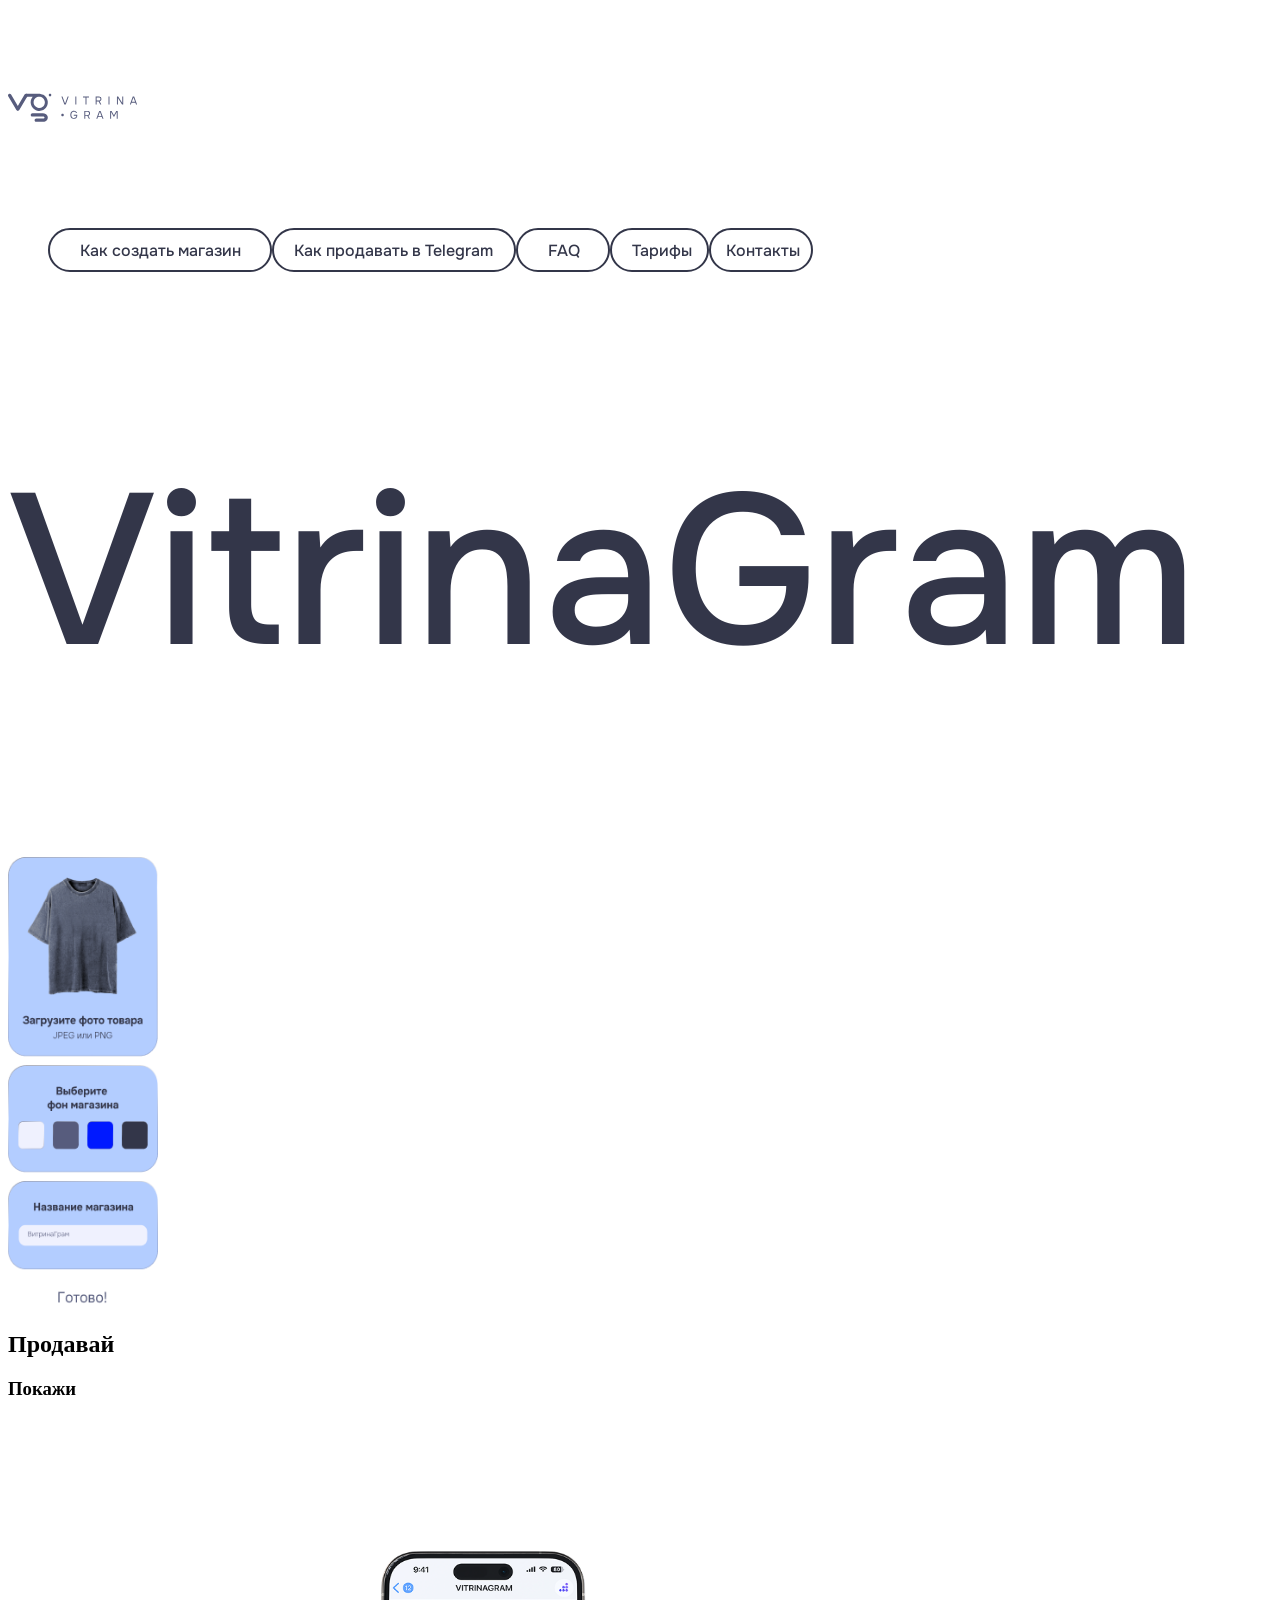
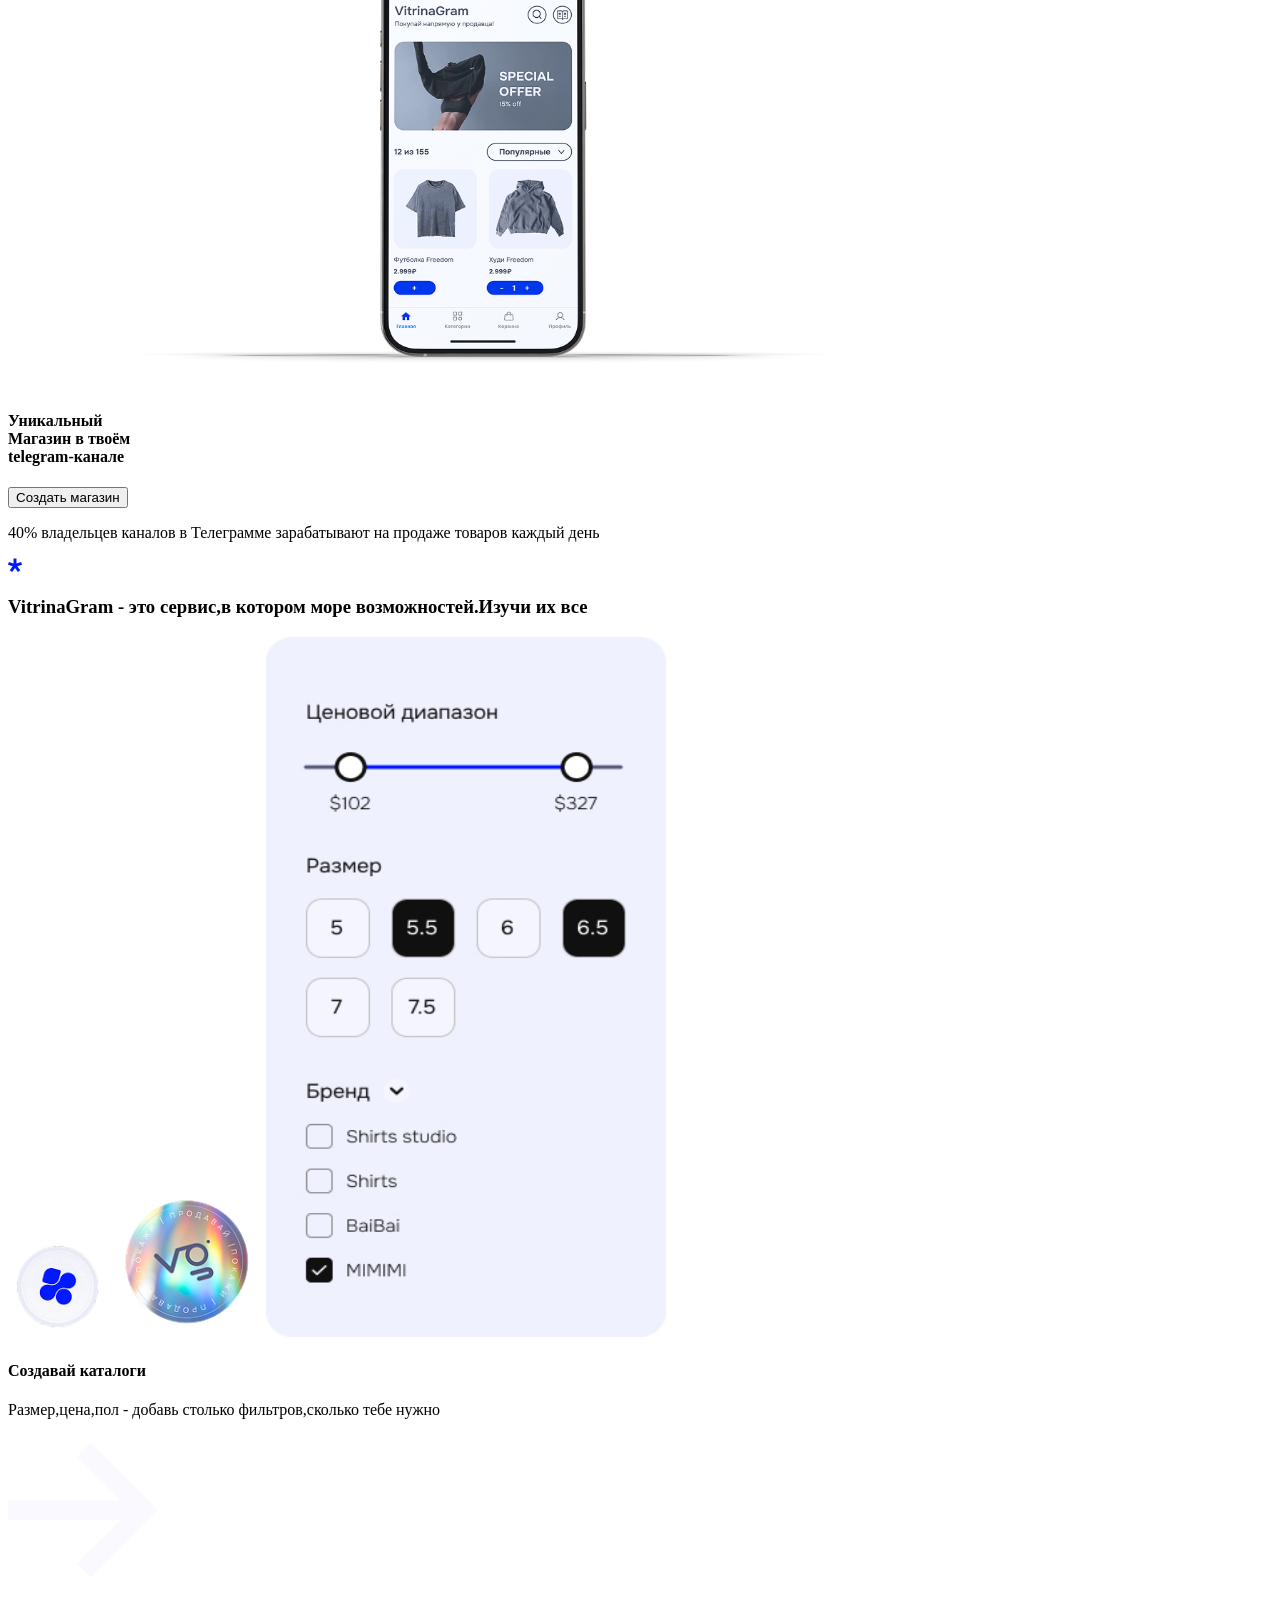
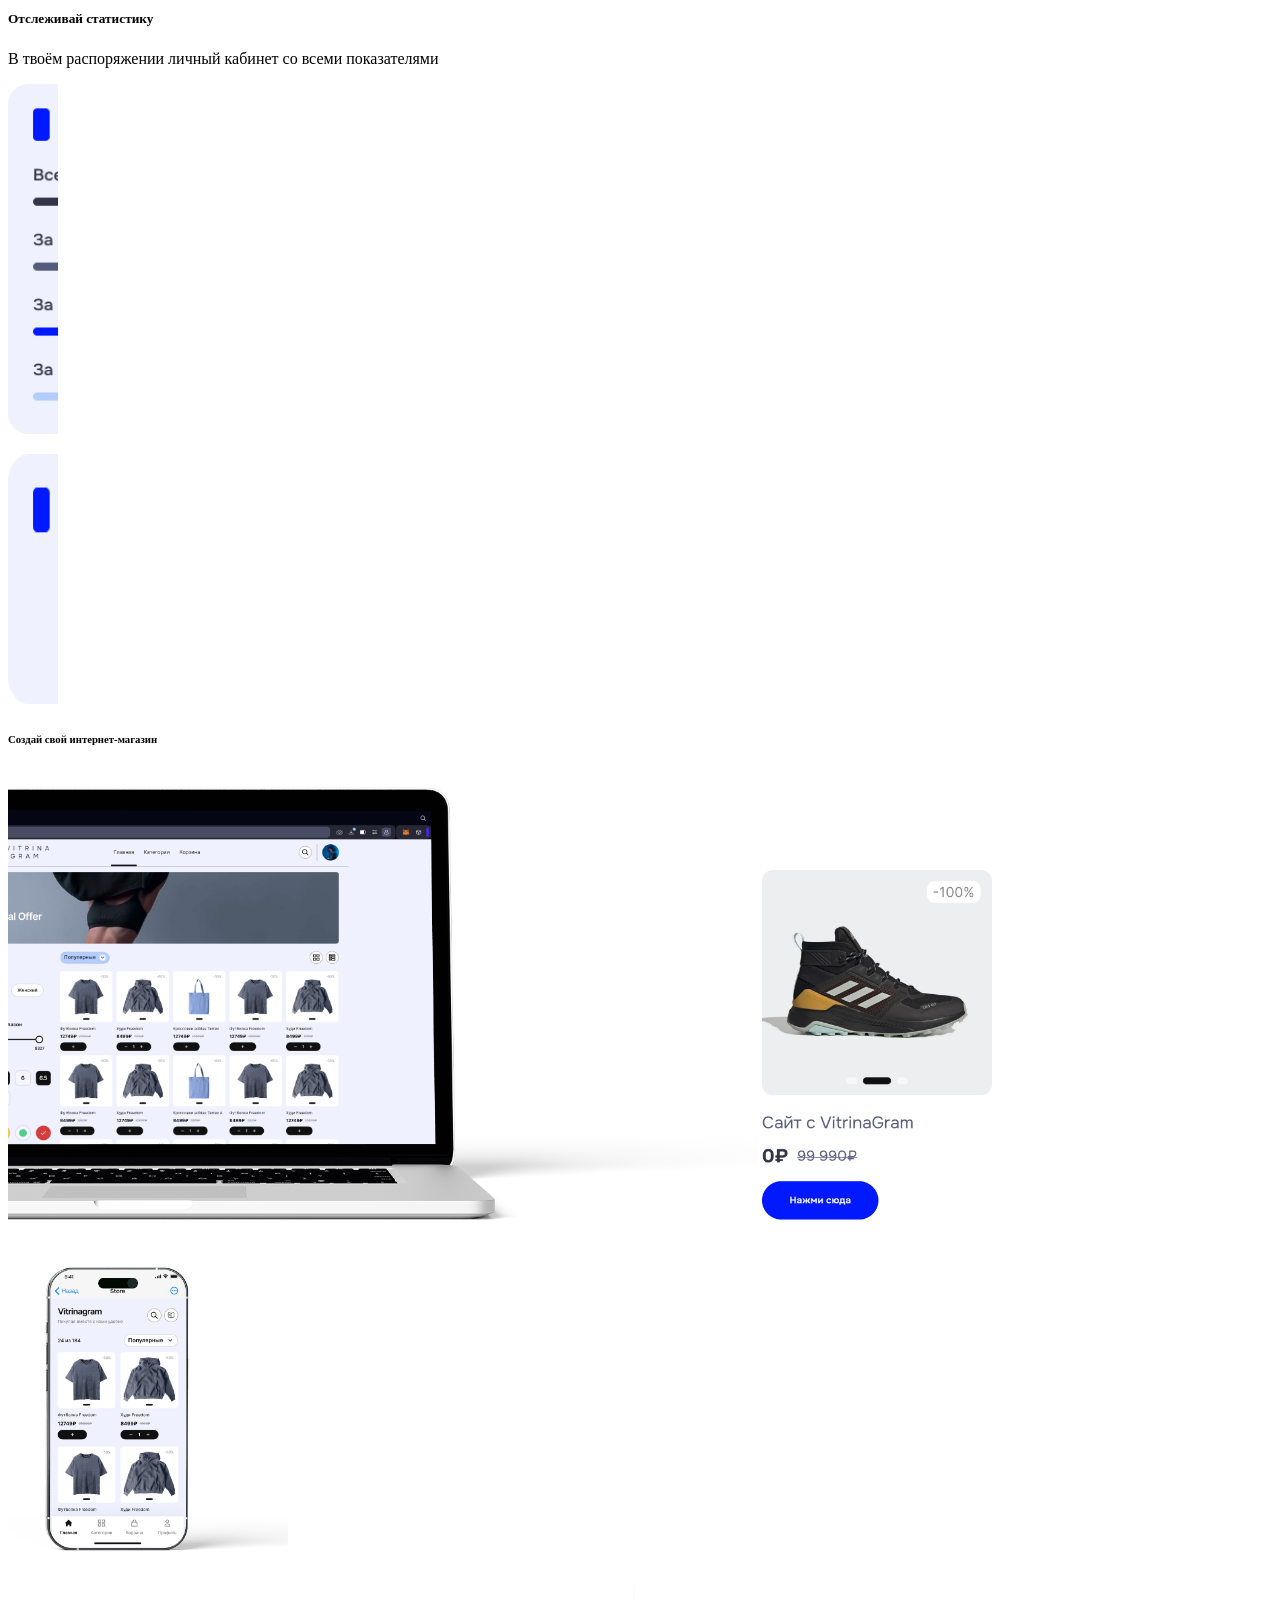
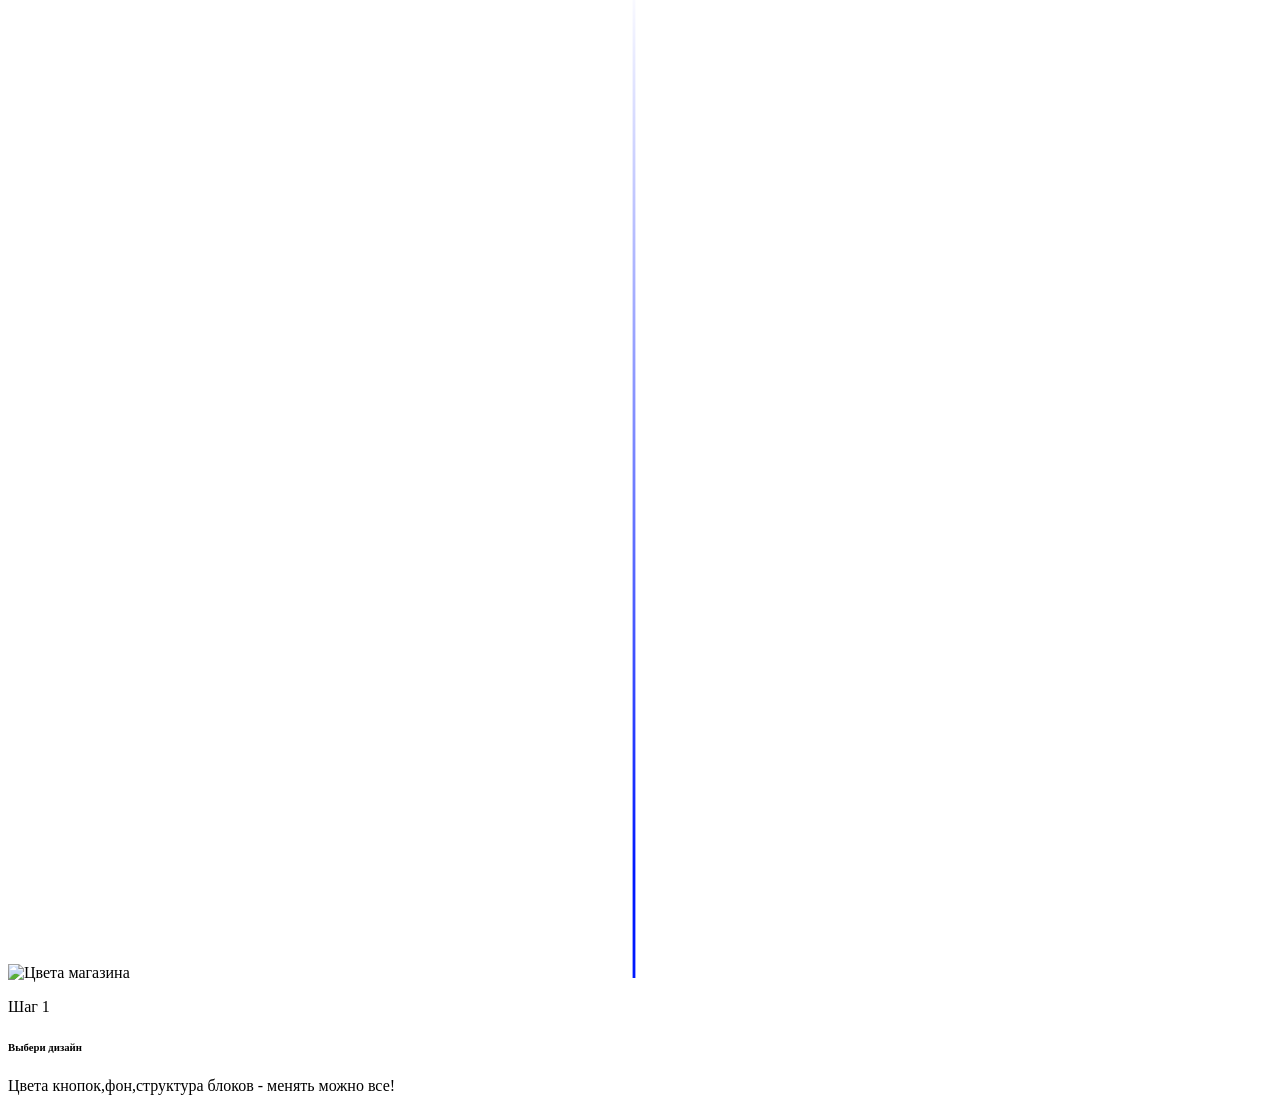
==== index.html @ 63dd2d2f "Add files via upload" ====
<!DOCTYPE html>
<html lang="en">

<head>
    <meta charset="UTF-8">
    <meta name="viewport" content="width=device-width, initial-scale=1.0">
    <title>Document</title>
    <link rel="stylesheet" href="styles/style.css">
    <link rel="stylesheet" href="styles/fonts.css">
</head>

<body>
    <header class="header">
        <span class="logo">
            <img src="images/nazv.svg" alt="Витрина грам" width="130" height="200">
        </span>
        <nav class="nav">
            <ul class="list">
                <li class="item rectangle"><a href="123">Как создать магазин</a></li>
                <li class="item rectangle2"><a href="123">Как продавать в Telegram</a></li>
                <li class="item rectangle3"><a href="123">FAQ</a></li>
                <li class="item rectangle4"><a href="123">Тарифы</a></li>
                <li class="item rectangle5"><a href="123">Контакты</a></li>
            </ul>
        </nav>
    </header>

    <main>
        <section class="section">
            <h1>VitrinaGram</h1>
            <img src="images/tovar.png" alt="Загрузите фото товара" width="150" height="450">
            <h2>Продавай</h2>
            <h3>Покажи</h3>
            <img src="images/phone1.png" alt="Телефон" width="950" height="550">
            <h4><br>Уникальный<br>Магазин в твоём<br>telegram-канале</h4>
            <button>Создать магазин</button>
            <p>40% владельцев каналов в Телеграмме зарабатывают на продаже товаров каждый день</p>
            <img src="images/zvezdochka.svg" alt="Звездочка" width="15" height="15">
        </section>

        <section>
            <h3>VitrinaGram - это сервис,в котором море возможностей.Изучи их все</h3>
            <img src="images/ikon.png" alt="Иконка" width="100" height="100">
            <img src="images/ikonvg.png" alt="Иконка vg" width="150" height="150">
            <img src="images/sendiap.jpg" alt="Ценовой диапозон" width="400" height="700">
            <h4>Создавай каталоги</h4>
            <p>Размер,цена,пол - добавь столько фильтров,сколько тебе нужно</p>
            <img src="images/strelkabel.svg" alt="Стрелка" width="150" height="150">
            <h5>Отслеживай статистику</h5>
            <p>В твоём распоряжении личный кабинет со всеми показателями</p>
            <img src="images/ikonkaspravasnizu.png" alt="Параметры справа" width="50" height="350">
            <p><img src="images/ikonkaspava.png" alt="Параментры справа снизу" width="50" height="250"></p>
        </section>

        <section>
            <h6>Создай свой интернет-магазин</h6>
            <img src="images/comp1.png" alt="Компьютер" width="750" height="450">
            <img src="images/kross.png" alt="Кросовок" width="230" height="350">
            <img src="images/phone.png" alt="Телефон2" width="280" height="350">
        </section>
        <section>
            <img src="images/shag1_1.png" alt="Цвета магазина" width="700" height="350">
            <img src="images/poloska.svg" alt="Полоска" width="1000" height="1000">
            <p>Шаг 1</p>
            <h6><b>Выбери дизайн</b></h6>
            <p>Цвета кнопок,фон,структура блоков - менять можно все!</p>
        </section>
    </main>

    <footer>

    </footer>
</body>

</html>
---- styles/fonts.css ----
@font-face {
    font-family: 'Onest';
    src: url('../fonts/Onest-Light.ttf');
    font: 300;
    font-style: normal;
    font-display: swap;
}

@font-face {
    font-family: 'Onest';
    src: url('../fonts/Onest-Bold.ttf');
    font: 700;
    font-style: normal;
    font-display: swap;
}

@font-face {
    font-family: 'Onest';
    src: url('../fonts/Onest-Regular.ttf');
    font: 400;
    font-style: normal;
    font-display: swap;
}

@font-face {
    font-family: 'Onest';
    src: url('../fonts/Onest-Medium.ttf');
    font: 500;
    font-style: normal;
    font-display: swap;
}

.list {
    display: inline-flex;
    list-style-type: none;
}

.item a {
    font-family: 'Onest', sans-serif;
    font-weight: 400;
    color: #333649;
    text-decoration: none;
}

.rectangle {
    width: 170px;
    height: 10px;
    border-radius: 35px;
    border: 2px solid #333649;
    padding: 10px 20px 20px 30px;
}

.rectangle2 {
    width: 200px;
    height: 10px;
    border-radius: 35px;
    border: 2px solid #333649;
    padding: 10px 20px 20px 20px;
}

.rectangle3 {
    width: 40px;
    height: 10px;
    border-radius: 35px;
    border: 2px solid #333649;
    padding: 10px 20px 20px 30px;
}

.rectangle4 {
    width: 55px;
    height: 10px;
    border-radius: 35px;
    border: 2px solid #333649;
    padding: 10px 20px 20px 20px;
}

.rectangle5 {
    width: 65px;
    height: 10px;
    border-radius: 35px;
    border: 2px solid #333649;
    padding: 10px 20px 20px 15px;
}

.section h1 {
    font-family: 'Onest', sans-serif;
    font-weight: 300;
    font-size: 214px;
    line-height: 100%;
    text-align: left;
    color: #333649;
}

.list h4 {
    font-family: 'Onest', sans-serif;
    font-weight: 300;
    font-size: 44px;
    line-height: 120%;
    text-align: left;
    color: #333649;
}
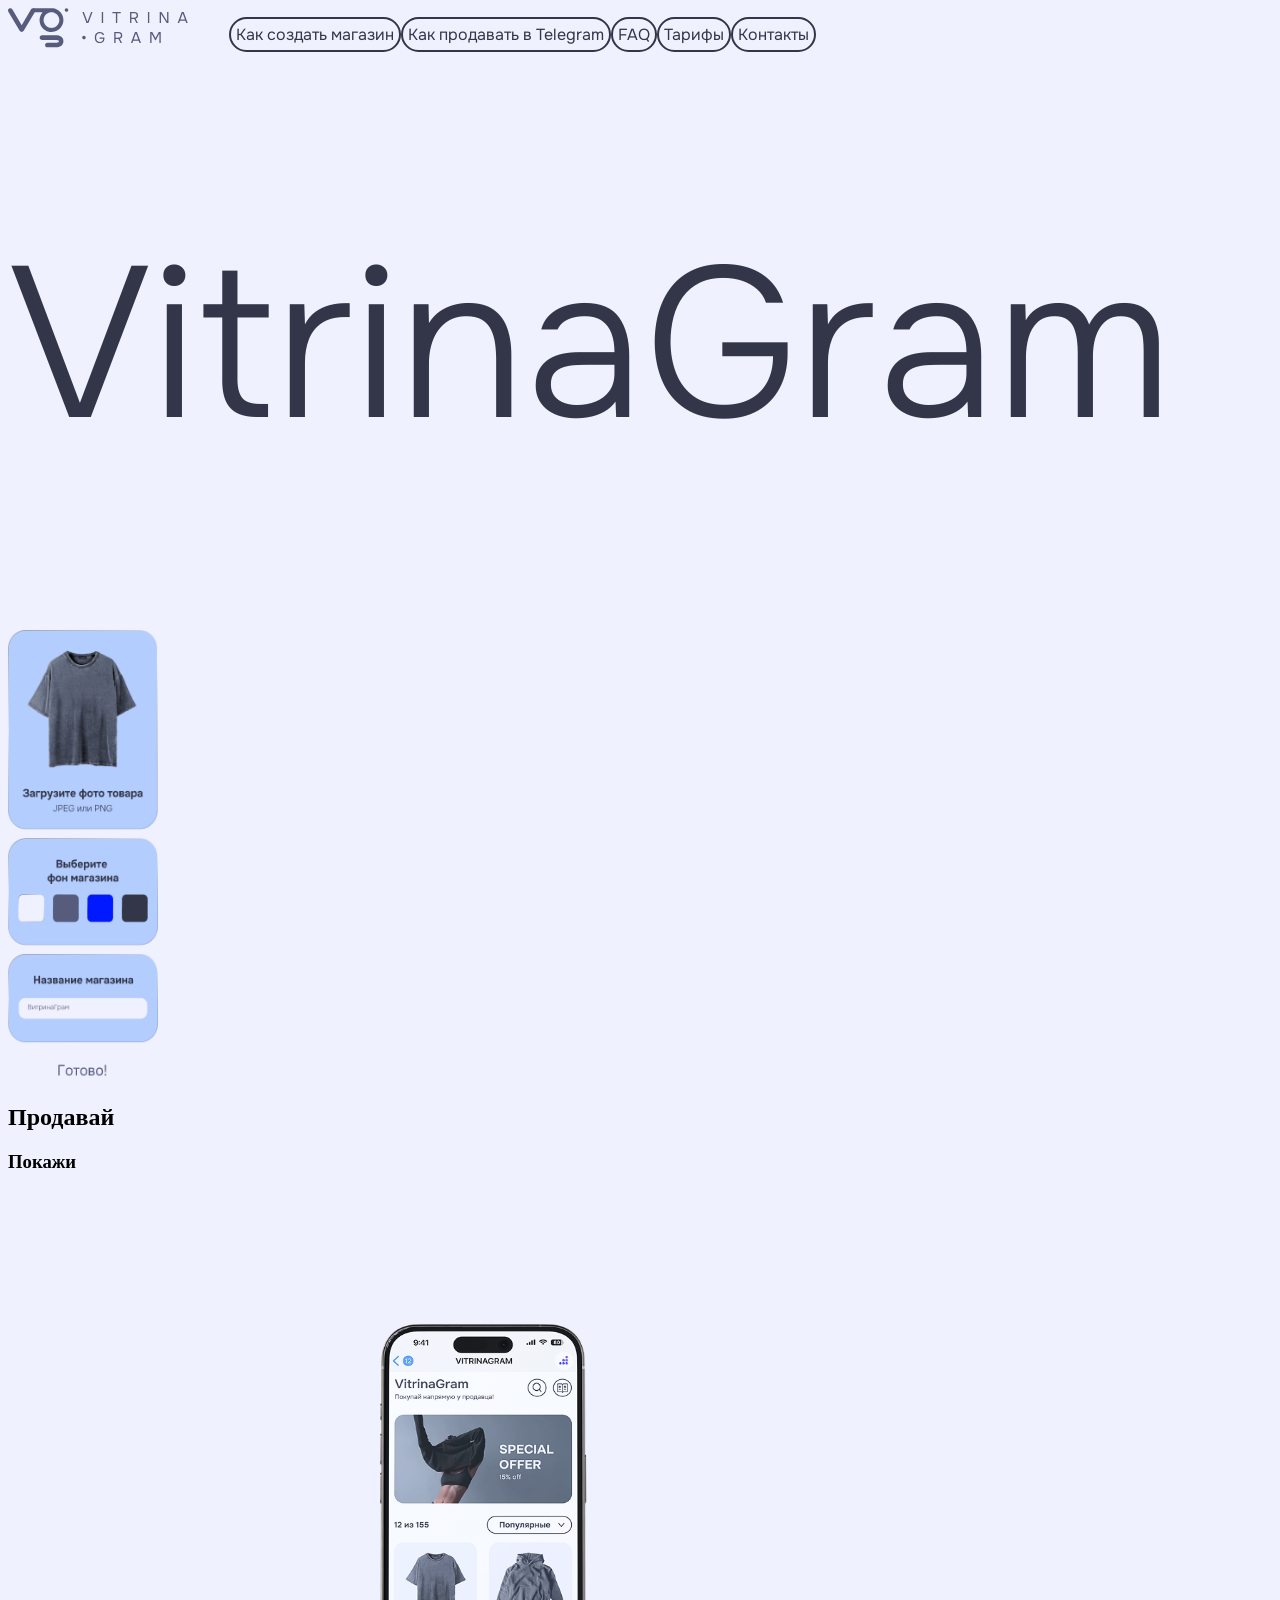
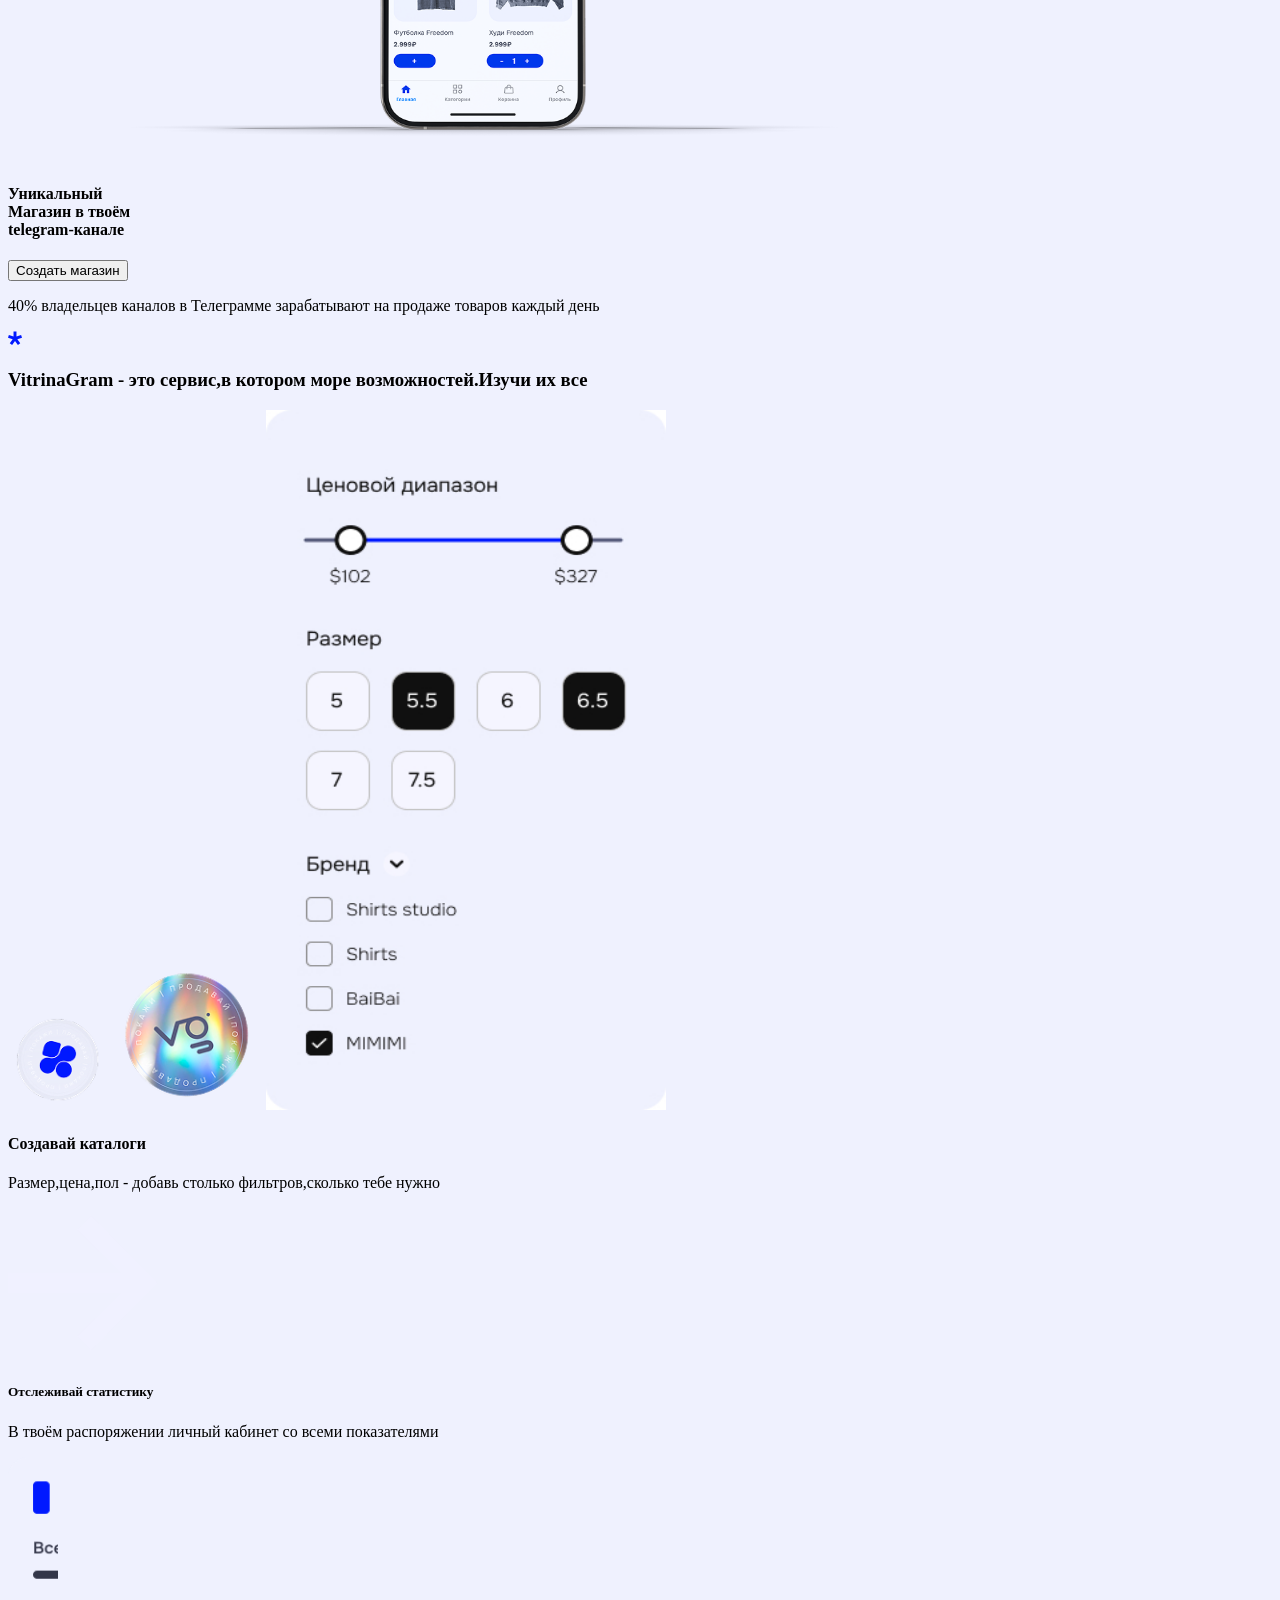
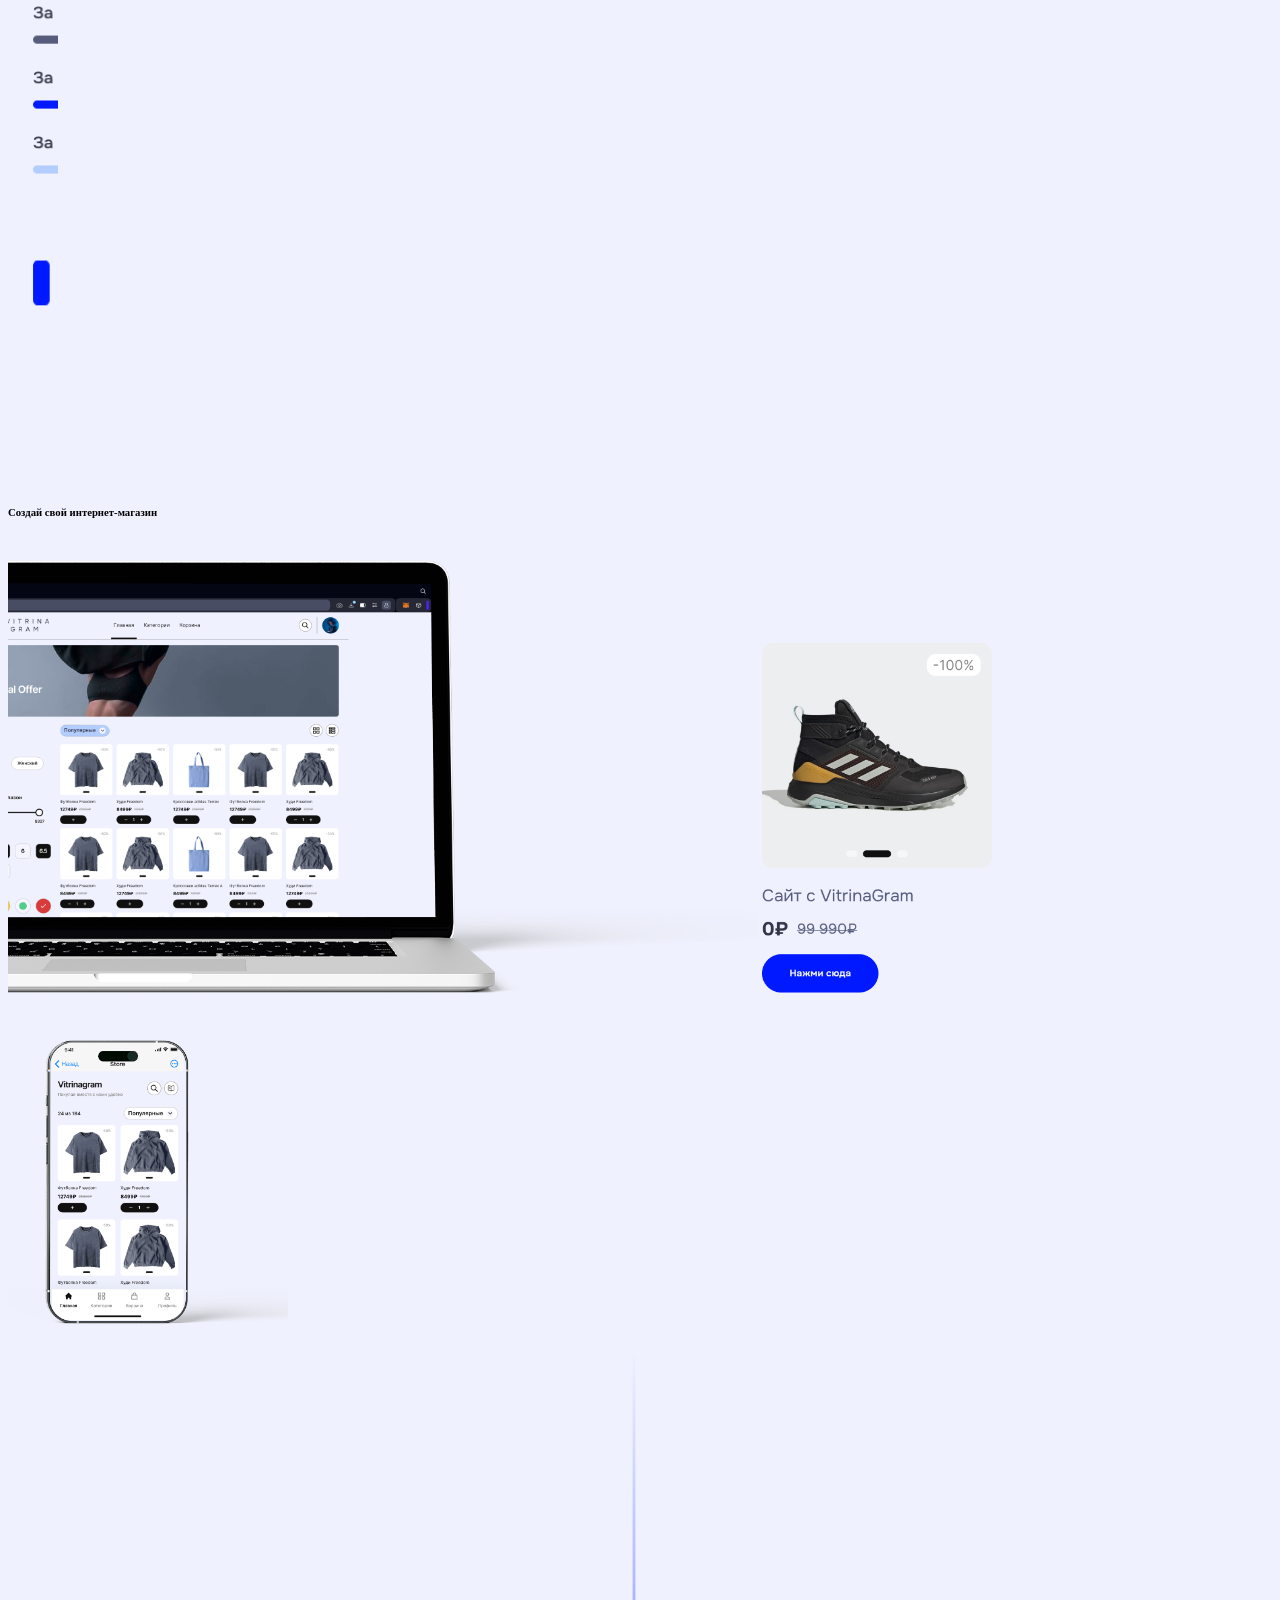
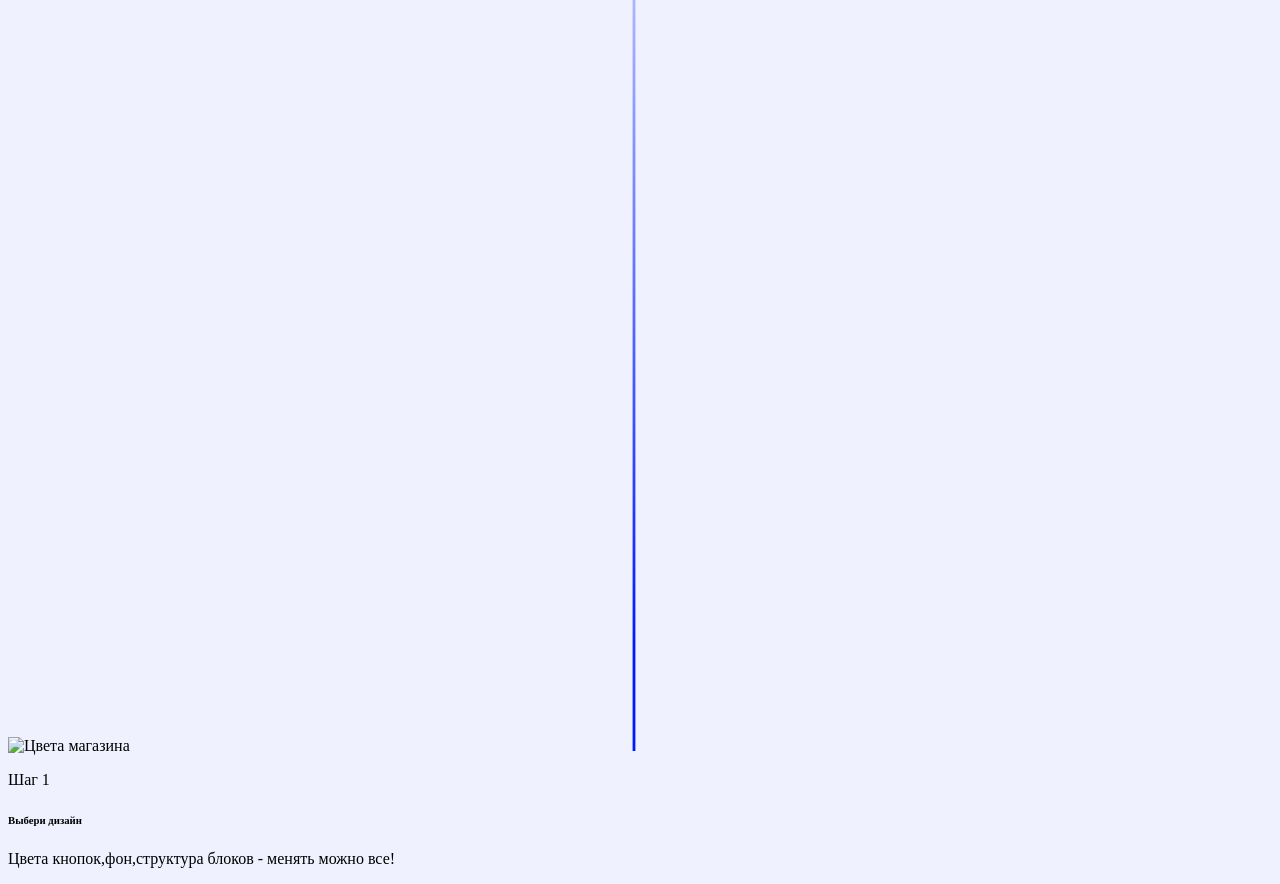
==== commit 8a50c902: "Add files via upload" ====
--- a/index.html
+++ b/index.html
@@ -11,16 +11,14 @@
 
 <body>
     <header class="header">
-        <span class="logo">
-            <img src="images/nazv.svg" alt="Витрина грам" width="130" height="200">
-        </span>
         <nav class="nav">
+            <a href="/"><img src="images/nazv.svg" alt="Витрина грам" ></a>
             <ul class="list">
-                <li class="item rectangle"><a href="123">Как создать магазин</a></li>
-                <li class="item rectangle2"><a href="123">Как продавать в Telegram</a></li>
-                <li class="item rectangle3"><a href="123">FAQ</a></li>
-                <li class="item rectangle4"><a href="123">Тарифы</a></li>
-                <li class="item rectangle5"><a href="123">Контакты</a></li>
+                <li class="item"><a href="123">Как создать магазин</a></li>
+                <li class="item"><a href="123">Как продавать в Telegram</a></li>
+                <li class="item"><a href="123">FAQ</a></li>
+                <li class="item"><a href="123">Тарифы</a></li>
+                <li class="item"><a href="123">Контакты</a></li>
             </ul>
         </nav>
     </header>
--- a/styles/style.css
+++ b/styles/style.css
@@ -0,0 +1,41 @@
+.list {
+    display: inline-flex;
+    list-style-type: none;
+}
+
+.item a {
+    font-family: 'Onest', sans-serif;
+    font-weight: 400;
+    color: #333649;
+    text-decoration: none;
+    border-radius: 35px;
+    border: 2px solid #333649;
+    padding: 5px;
+    font-size:16px;
+}
+
+.nav{
+    display: inline-flex;
+}
+
+body {
+    background-color: #EFF1FE;
+}
+
+.section h1 {
+    font-family: 'Onest', sans-serif;
+    font-weight: 300;
+    font-size: 214px;
+    line-height: 100%;
+    text-align: left;
+    color: #333649;
+}
+
+.list h4 {
+    font-family: 'Onest', sans-serif;
+    font-weight: 300;
+    font-size: 44px;
+    line-height: 120%;
+    text-align: left;
+    color: #333649;
+}
--- a/styles/fonts.css
+++ b/styles/fonts.css
@@ -1,7 +1,7 @@
 @font-face {
     font-family: 'Onest';
     src: url('../fonts/Onest-Light.ttf');
-    font: 300;
+    font-weight: 300;
     font-style: normal;
     font-display: swap;
 }
@@ -9,7 +9,7 @@
 @font-face {
     font-family: 'Onest';
     src: url('../fonts/Onest-Bold.ttf');
-    font: 700;
+    font-weight: 700;
     font-style: normal;
     font-display: swap;
 }
@@ -17,7 +17,7 @@
 @font-face {
     font-family: 'Onest';
     src: url('../fonts/Onest-Regular.ttf');
-    font: 400;
+    font-weight: 400;
     font-style: normal;
     font-display: swap;
 }
@@ -25,7 +25,7 @@
 @font-face {
     font-family: 'Onest';
     src: url('../fonts/Onest-Medium.ttf');
-    font: 500;
+    font-weight: 500;
     font-style: normal;
     font-display: swap;
 }
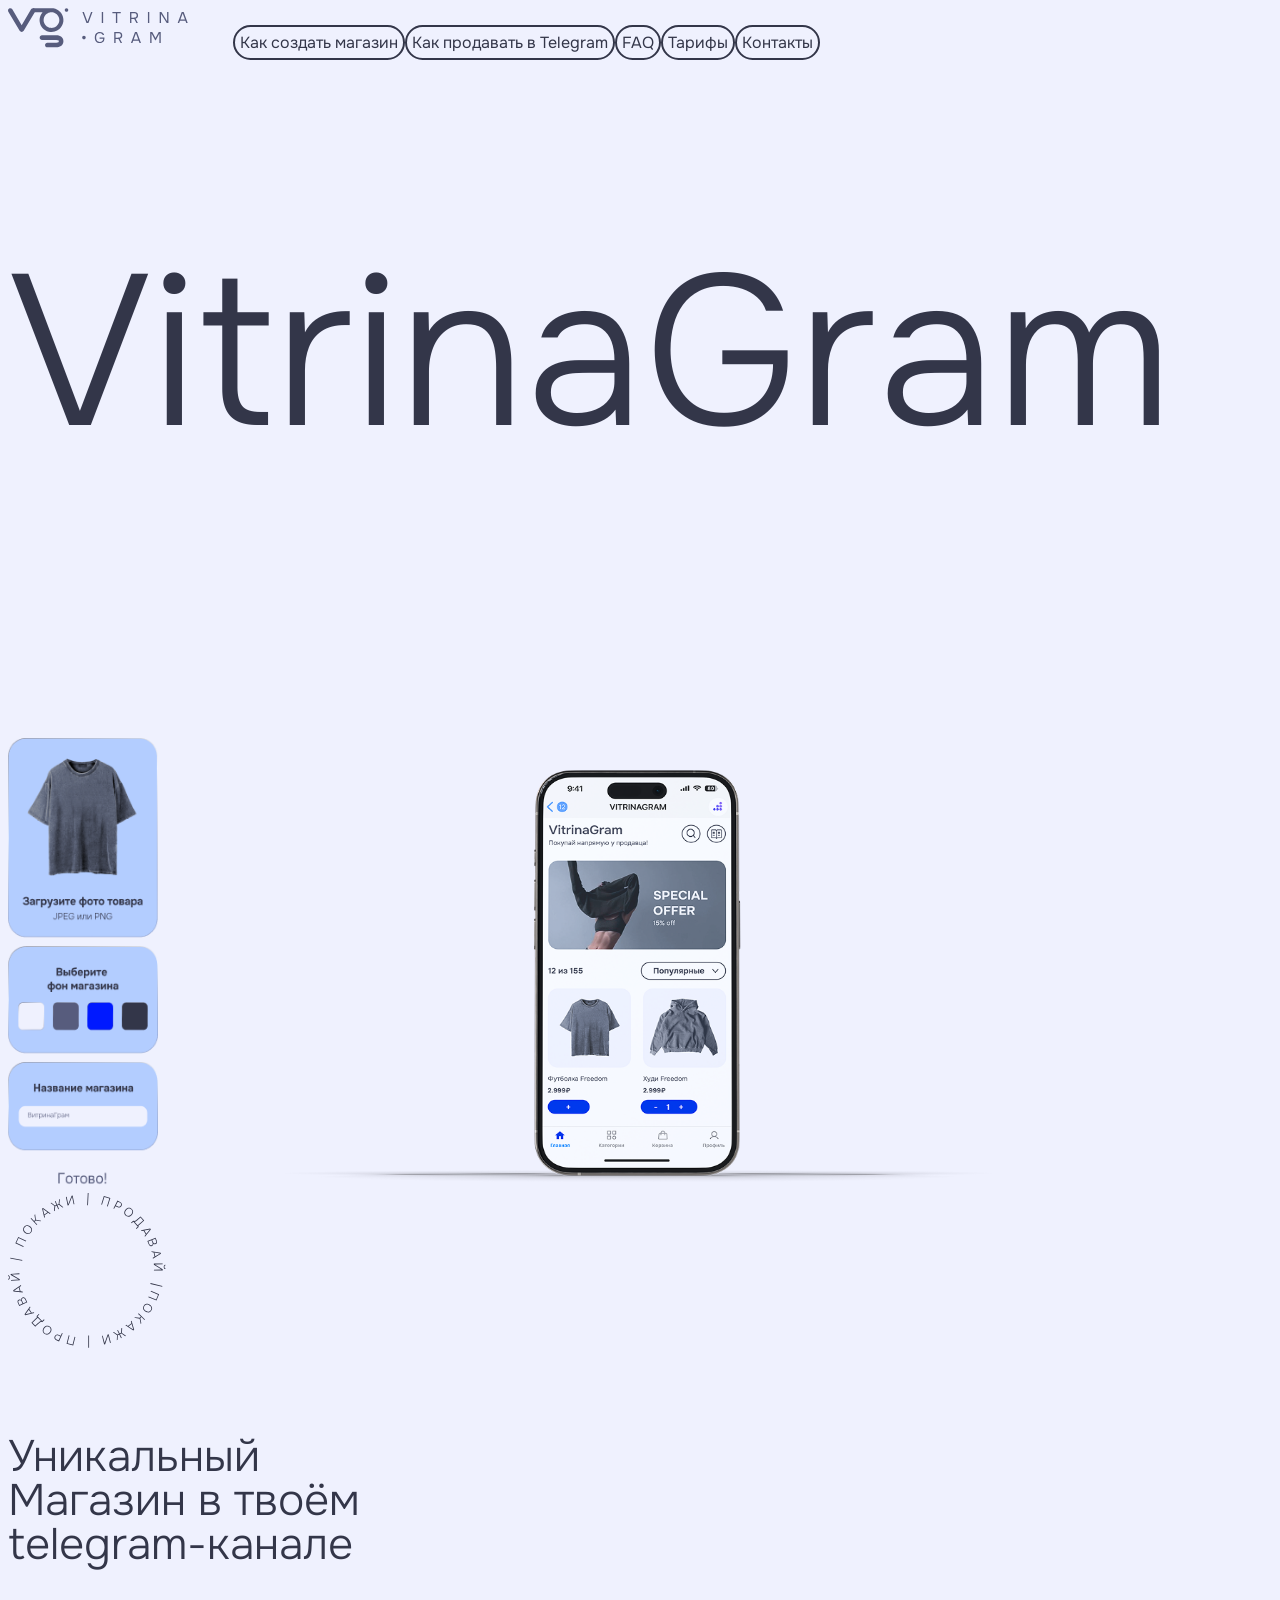
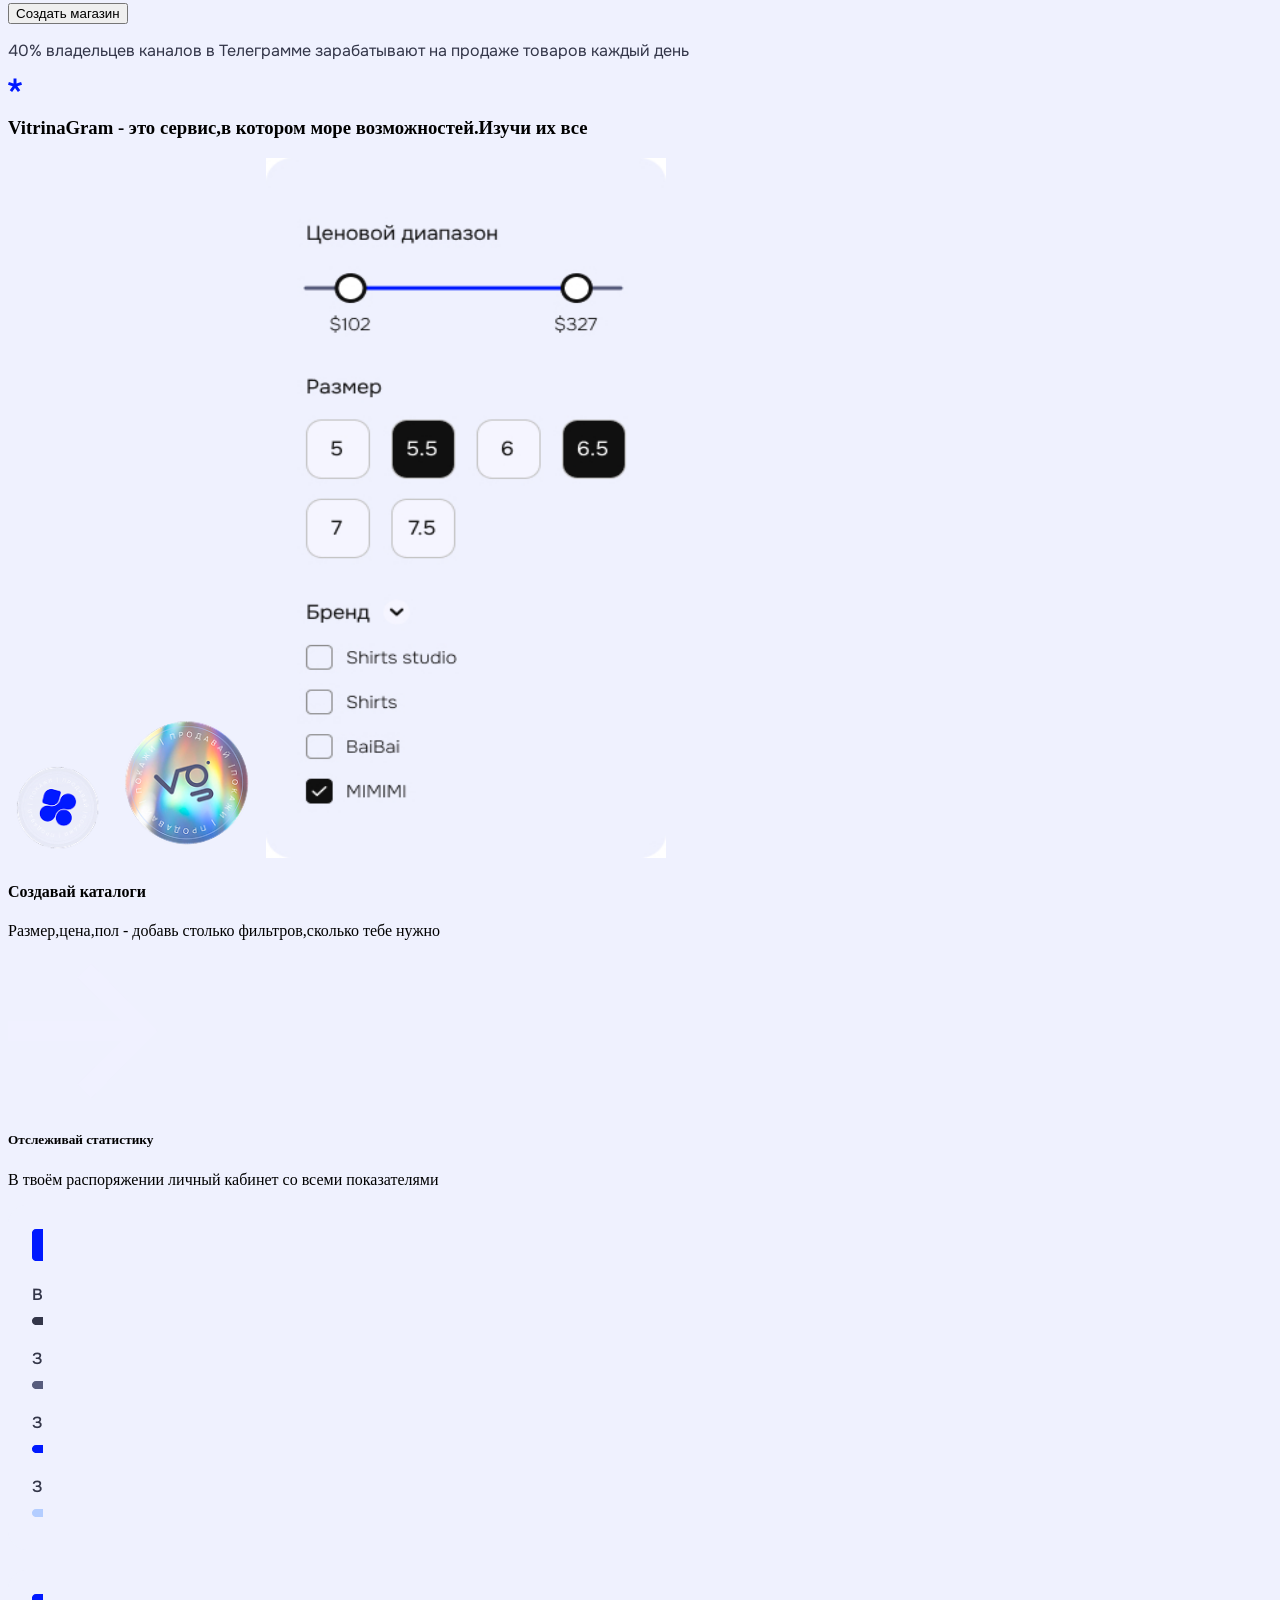
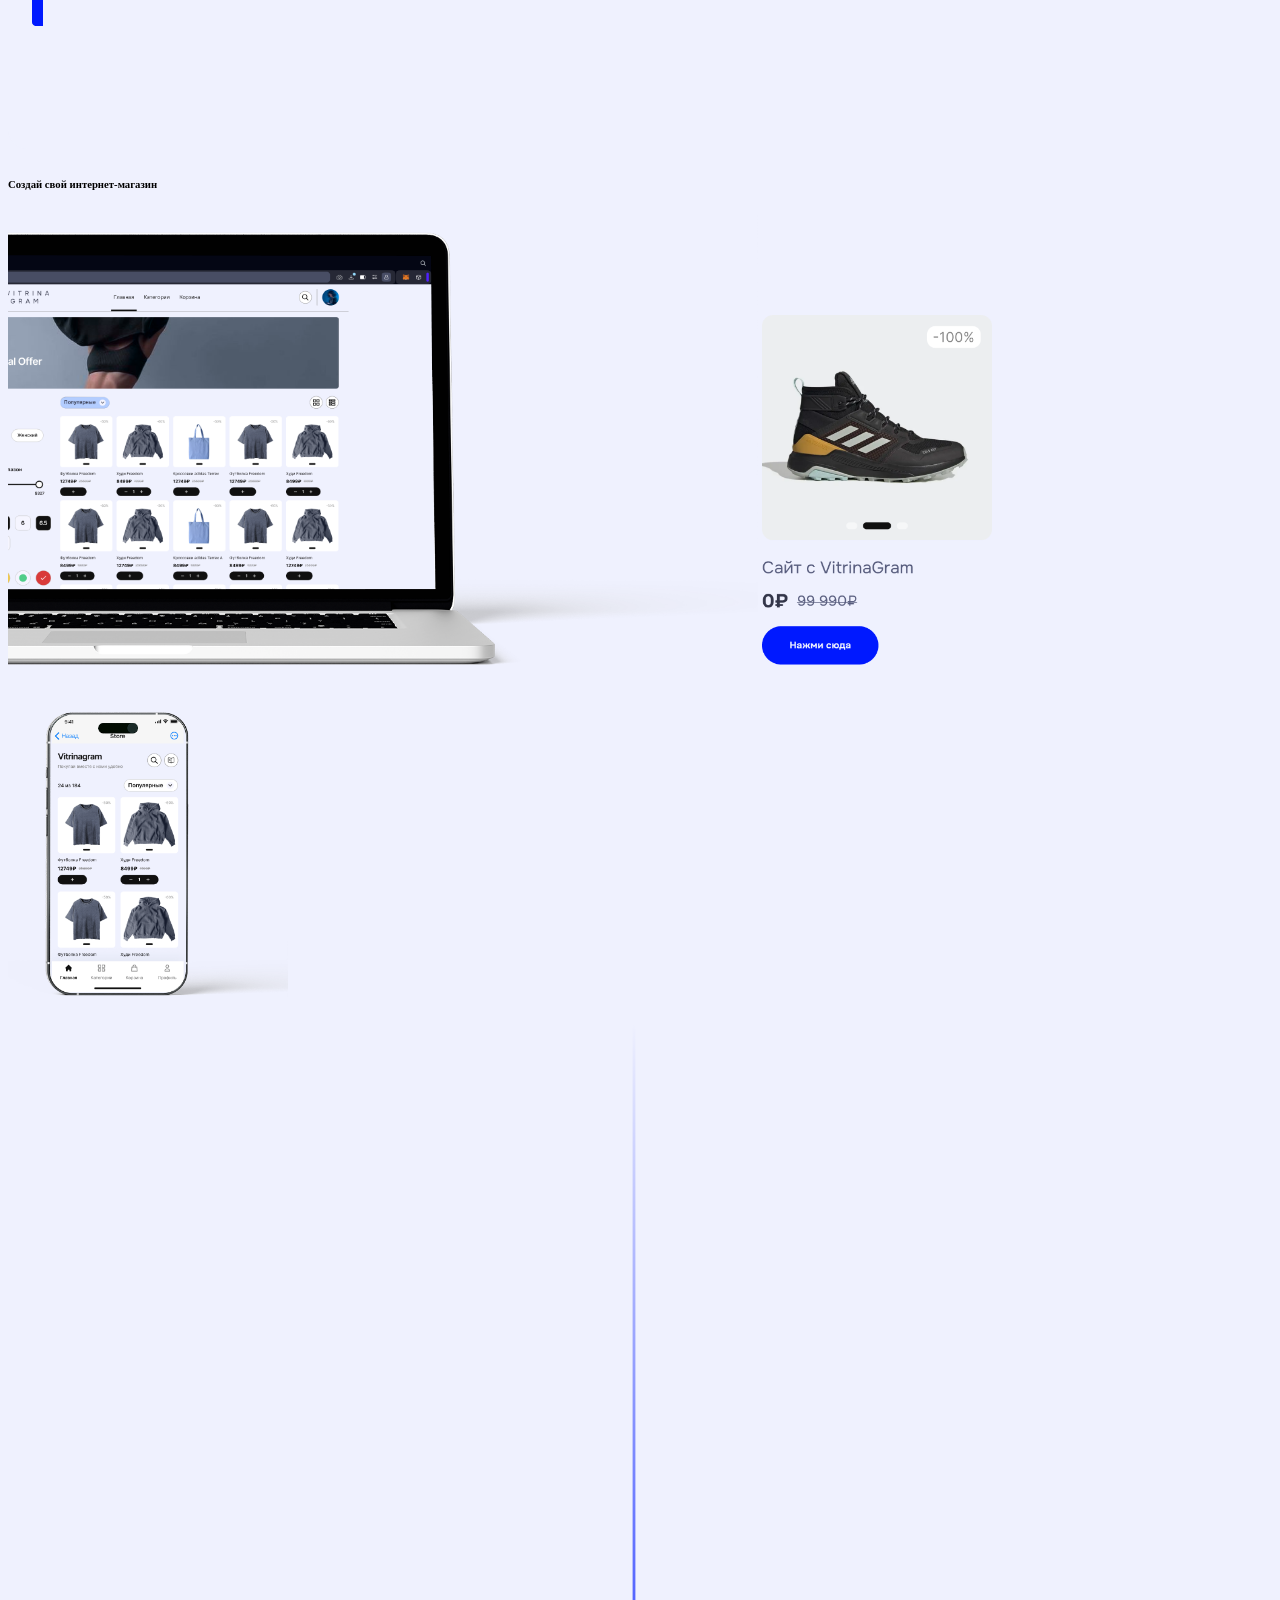
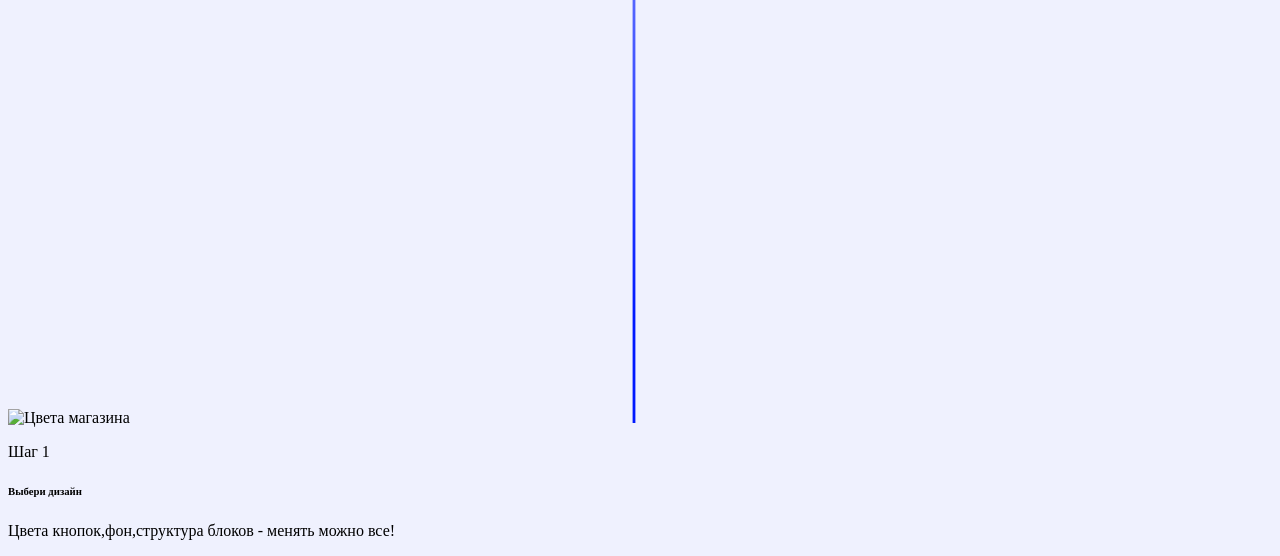
==== commit 67dd9196: "Add files via upload" ====
--- a/index.html
+++ b/index.html
@@ -12,7 +12,7 @@
 <body>
     <header class="header">
         <nav class="nav">
-            <a href="/"><img src="images/nazv.svg" alt="Витрина грам" ></a>
+            <a href="/"><img src="images/nazv.svg" alt="Витрина грам"></a>
             <ul class="list">
                 <li class="item"><a href="123">Как создать магазин</a></li>
                 <li class="item"><a href="123">Как продавать в Telegram</a></li>
@@ -27,27 +27,29 @@
         <section class="section">
             <h1>VitrinaGram</h1>
             <img src="images/tovar.png" alt="Загрузите фото товара" width="150" height="450">
-            <h2>Продавай</h2>
-            <h3>Покажи</h3>
             <img src="images/phone1.png" alt="Телефон" width="950" height="550">
-            <h4><br>Уникальный<br>Магазин в твоём<br>telegram-канале</h4>
+            <img src="images/sloganpokrugu.svg" alt="Продавай покажи">
+            <h2><br>Уникальный<br>Магазин в твоём<br>telegram-канале</h2>
             <button>Создать магазин</button>
             <p>40% владельцев каналов в Телеграмме зарабатывают на продаже товаров каждый день</p>
             <img src="images/zvezdochka.svg" alt="Звездочка" width="15" height="15">
         </section>
 
-        <section>
+        <section class="section1">
+            <div class="vitrina">
             <h3>VitrinaGram - это сервис,в котором море возможностей.Изучи их все</h3>
             <img src="images/ikon.png" alt="Иконка" width="100" height="100">
             <img src="images/ikonvg.png" alt="Иконка vg" width="150" height="150">
             <img src="images/sendiap.jpg" alt="Ценовой диапозон" width="400" height="700">
+            </div>
+            <div class="catalog">
             <h4>Создавай каталоги</h4>
             <p>Размер,цена,пол - добавь столько фильтров,сколько тебе нужно</p>
             <img src="images/strelkabel.svg" alt="Стрелка" width="150" height="150">
+            </div>
             <h5>Отслеживай статистику</h5>
             <p>В твоём распоряжении личный кабинет со всеми показателями</p>
-            <img src="images/ikonkaspravasnizu.png" alt="Параметры справа" width="50" height="350">
-            <p><img src="images/ikonkaspava.png" alt="Параментры справа снизу" width="50" height="250"></p>
+            <img src="images/ikonkasprava.png" alt="Иконки справа">
         </section>
 
         <section>
--- a/styles/style.css
+++ b/styles/style.css
@@ -11,31 +11,27 @@
     border-radius: 35px;
     border: 2px solid #333649;
     padding: 5px;
-    font-size:16px;
-}
-
-.nav{
-    display: inline-flex;
+    font-size: 16px;
 }
 
 body {
     background-color: #EFF1FE;
 }
 
+.section {
+    font-family: 'Onest', sans-serif;
+    color: #333649;
+    text-align: left;
+}
+
 .section h1 {
-    font-family: 'Onest', sans-serif;
-    font-weight: 300;
     font-size: 214px;
     line-height: 100%;
-    text-align: left;
-    color: #333649;
+    font-weight: 300;
 }
 
-.list h4 {
-    font-family: 'Onest', sans-serif;
+.section h2 {
+    font-size: 44px;
+    line-height: 100%;
     font-weight: 300;
-    font-size: 44px;
-    line-height: 120%;
-    text-align: left;
-    color: #333649;
 }
--- a/styles/fonts.css
+++ b/styles/fonts.css
@@ -28,74 +28,4 @@
     font-weight: 500;
     font-style: normal;
     font-display: swap;
-}
-
-.list {
-    display: inline-flex;
-    list-style-type: none;
-}
-
-.item a {
-    font-family: 'Onest', sans-serif;
-    font-weight: 400;
-    color: #333649;
-    text-decoration: none;
-}
-
-.rectangle {
-    width: 170px;
-    height: 10px;
-    border-radius: 35px;
-    border: 2px solid #333649;
-    padding: 10px 20px 20px 30px;
-}
-
-.rectangle2 {
-    width: 200px;
-    height: 10px;
-    border-radius: 35px;
-    border: 2px solid #333649;
-    padding: 10px 20px 20px 20px;
-}
-
-.rectangle3 {
-    width: 40px;
-    height: 10px;
-    border-radius: 35px;
-    border: 2px solid #333649;
-    padding: 10px 20px 20px 30px;
-}
-
-.rectangle4 {
-    width: 55px;
-    height: 10px;
-    border-radius: 35px;
-    border: 2px solid #333649;
-    padding: 10px 20px 20px 20px;
-}
-
-.rectangle5 {
-    width: 65px;
-    height: 10px;
-    border-radius: 35px;
-    border: 2px solid #333649;
-    padding: 10px 20px 20px 15px;
-}
-
-.section h1 {
-    font-family: 'Onest', sans-serif;
-    font-weight: 300;
-    font-size: 214px;
-    line-height: 100%;
-    text-align: left;
-    color: #333649;
-}
-
-.list h4 {
-    font-family: 'Onest', sans-serif;
-    font-weight: 300;
-    font-size: 44px;
-    line-height: 120%;
-    text-align: left;
-    color: #333649;
 }
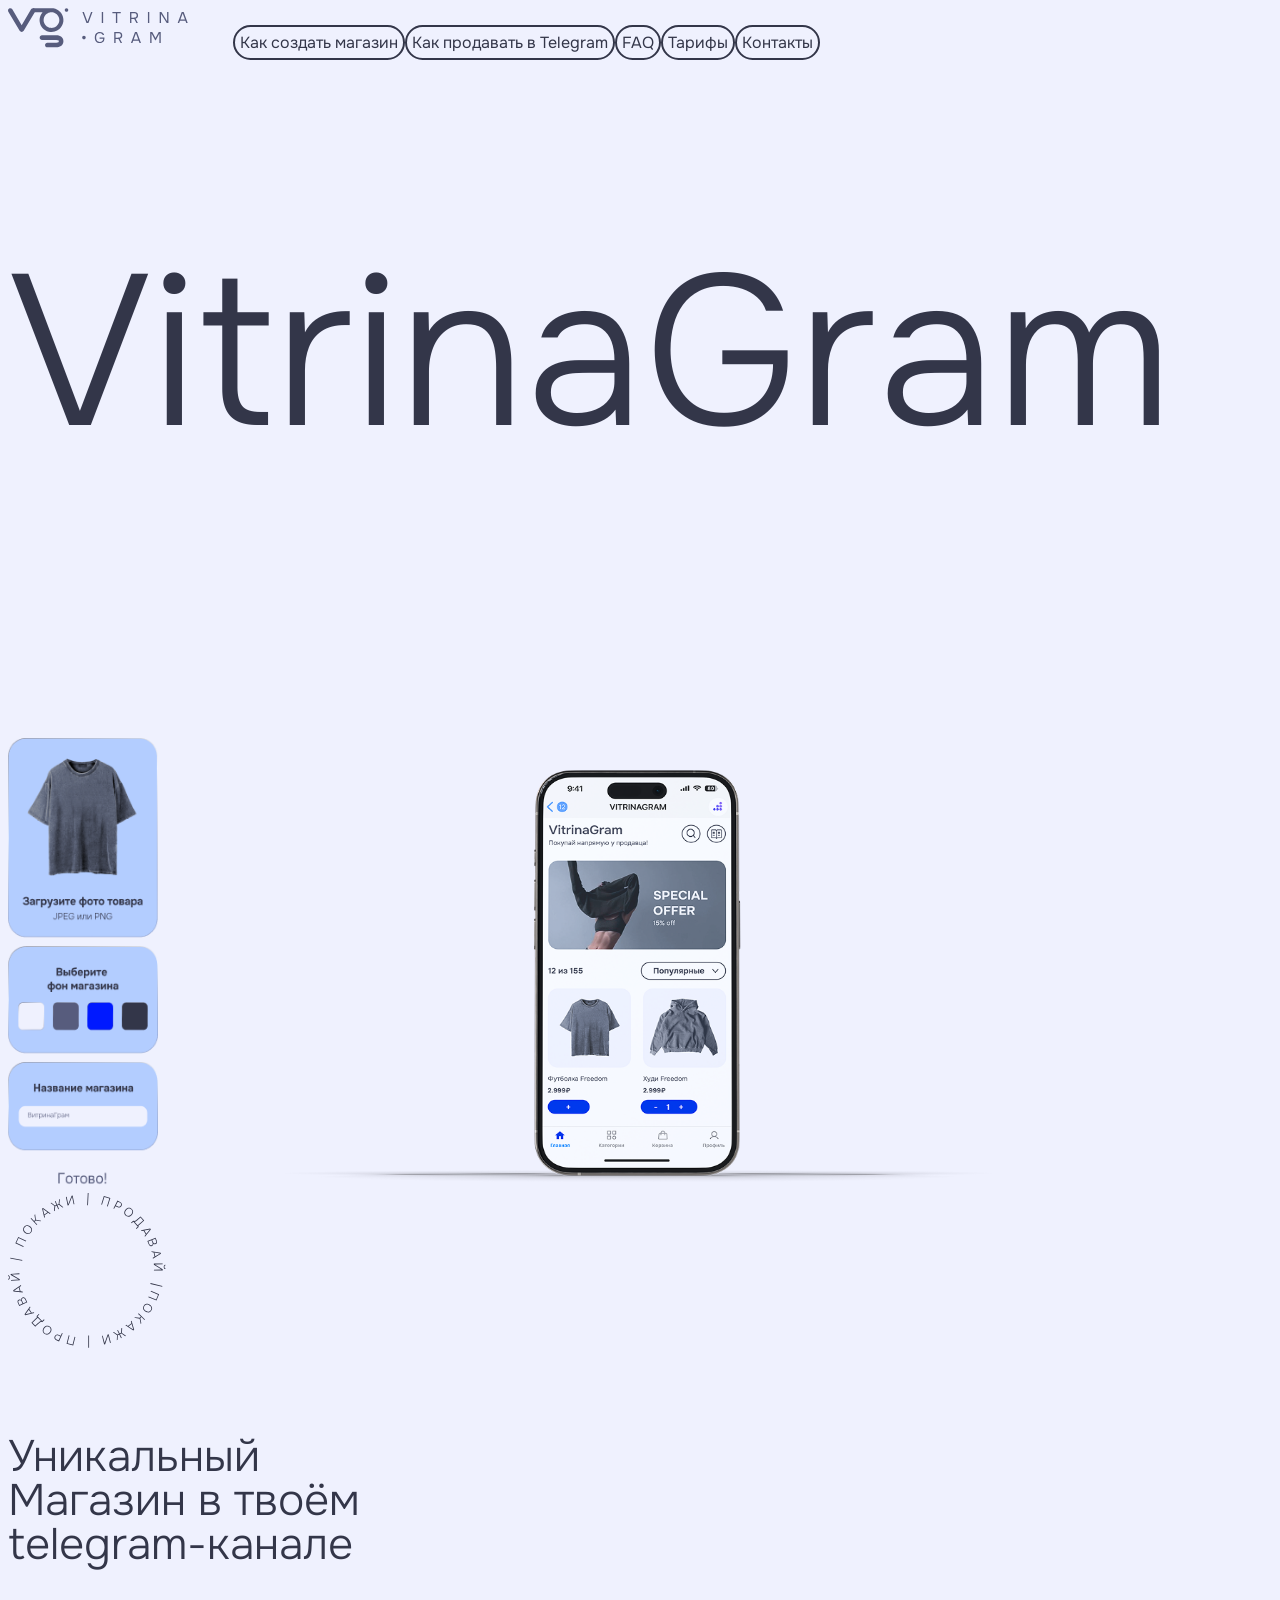
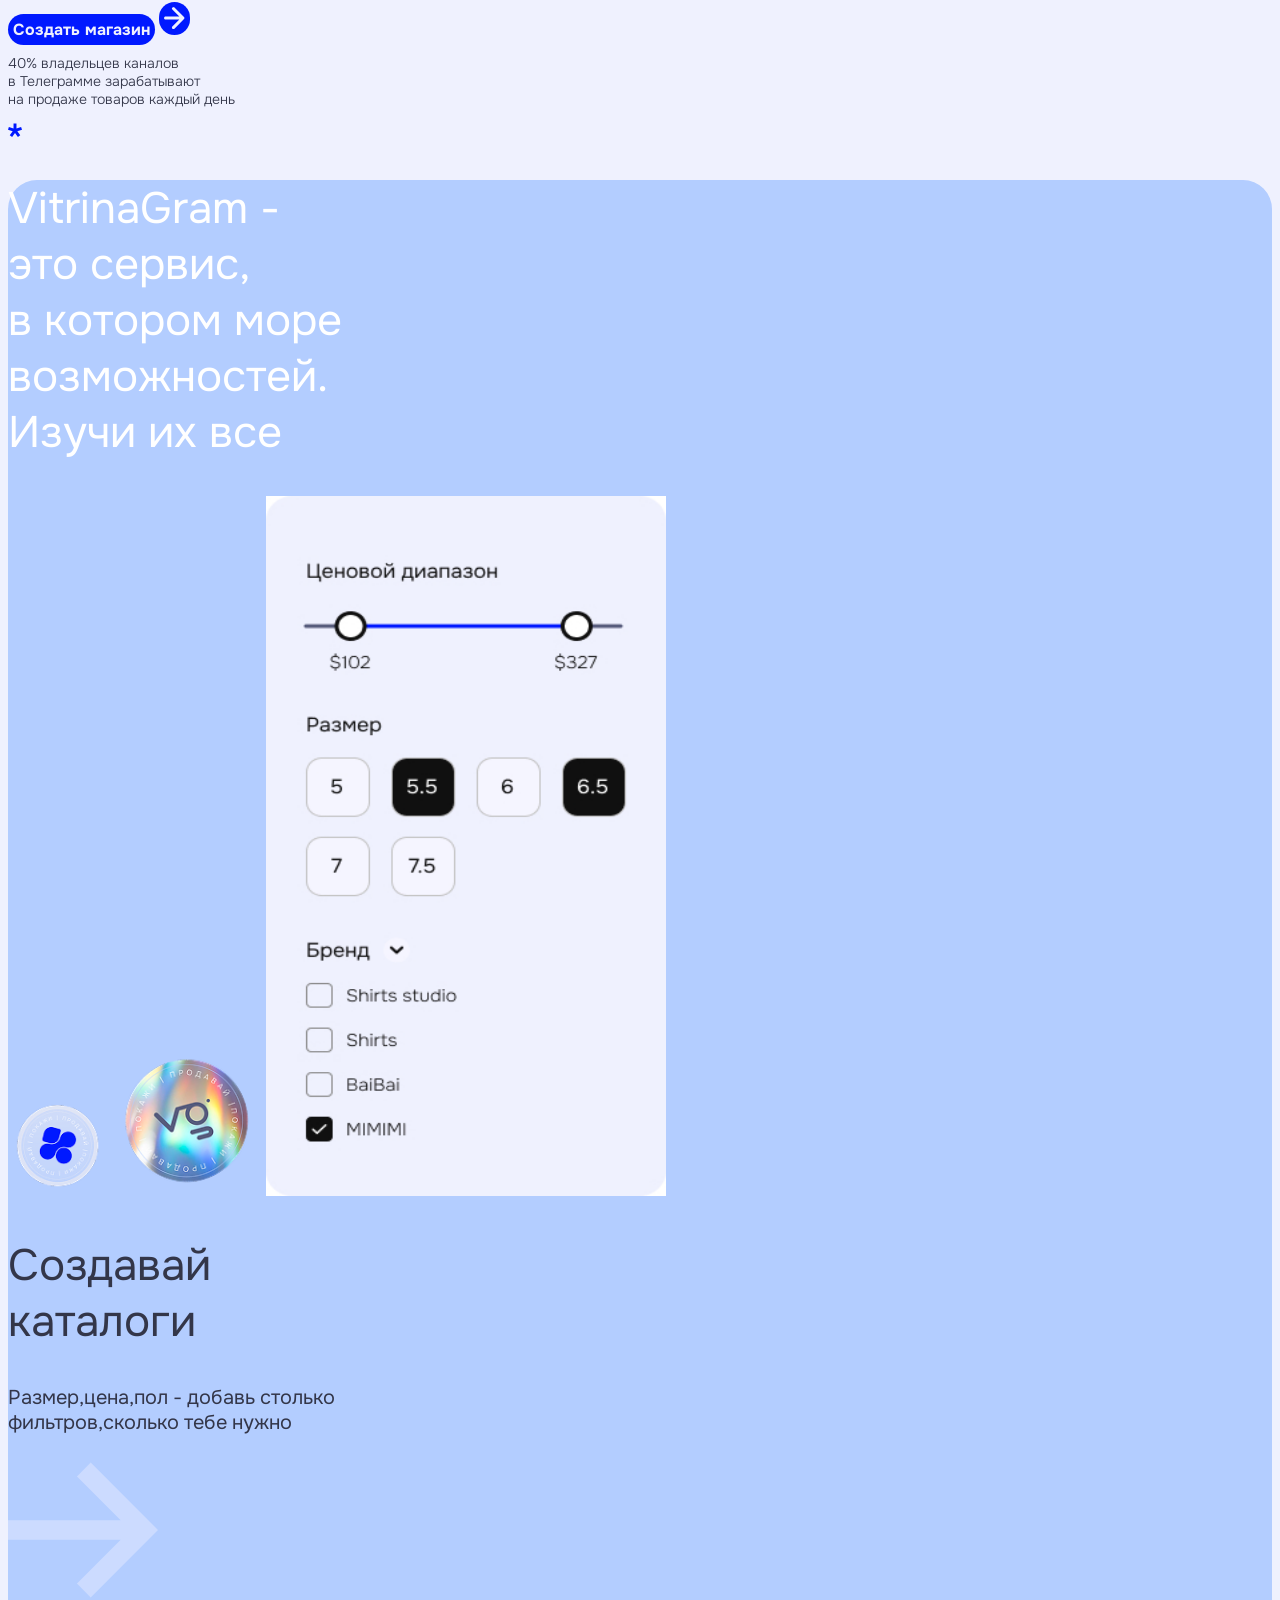
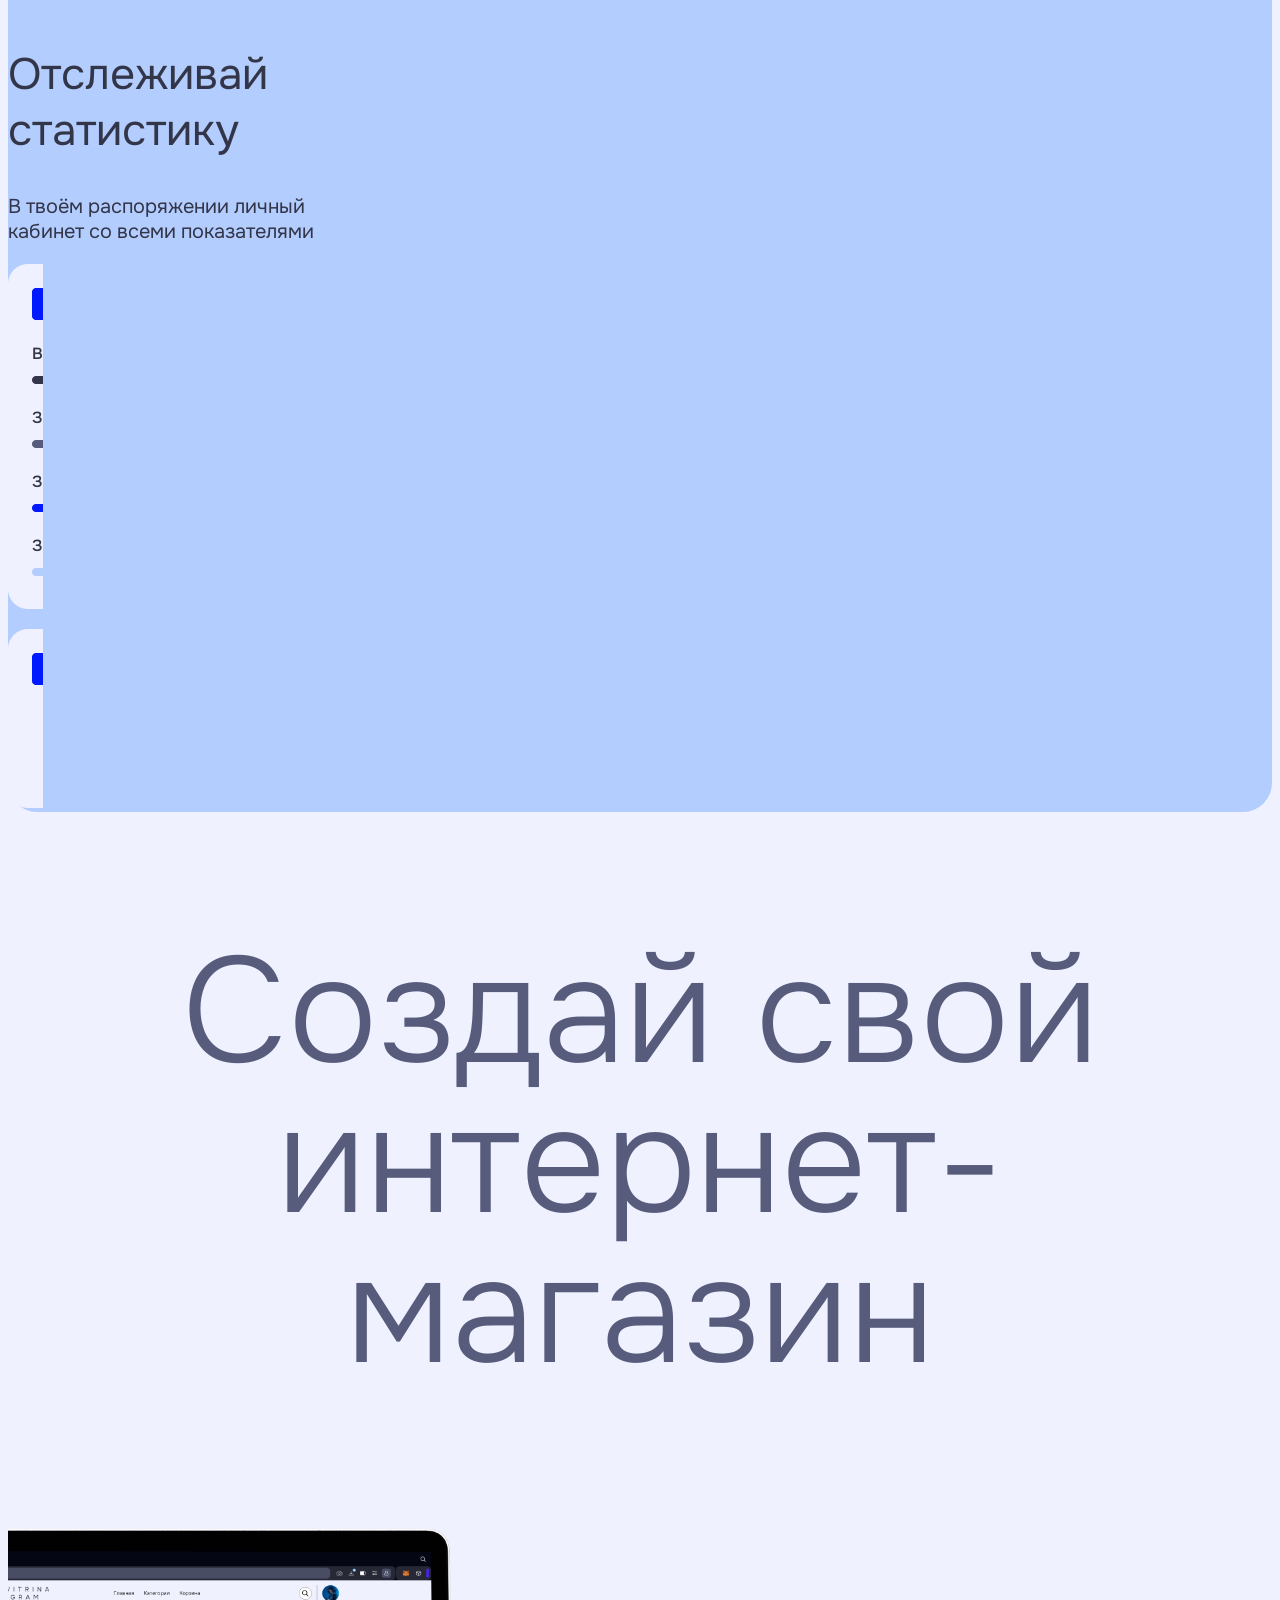
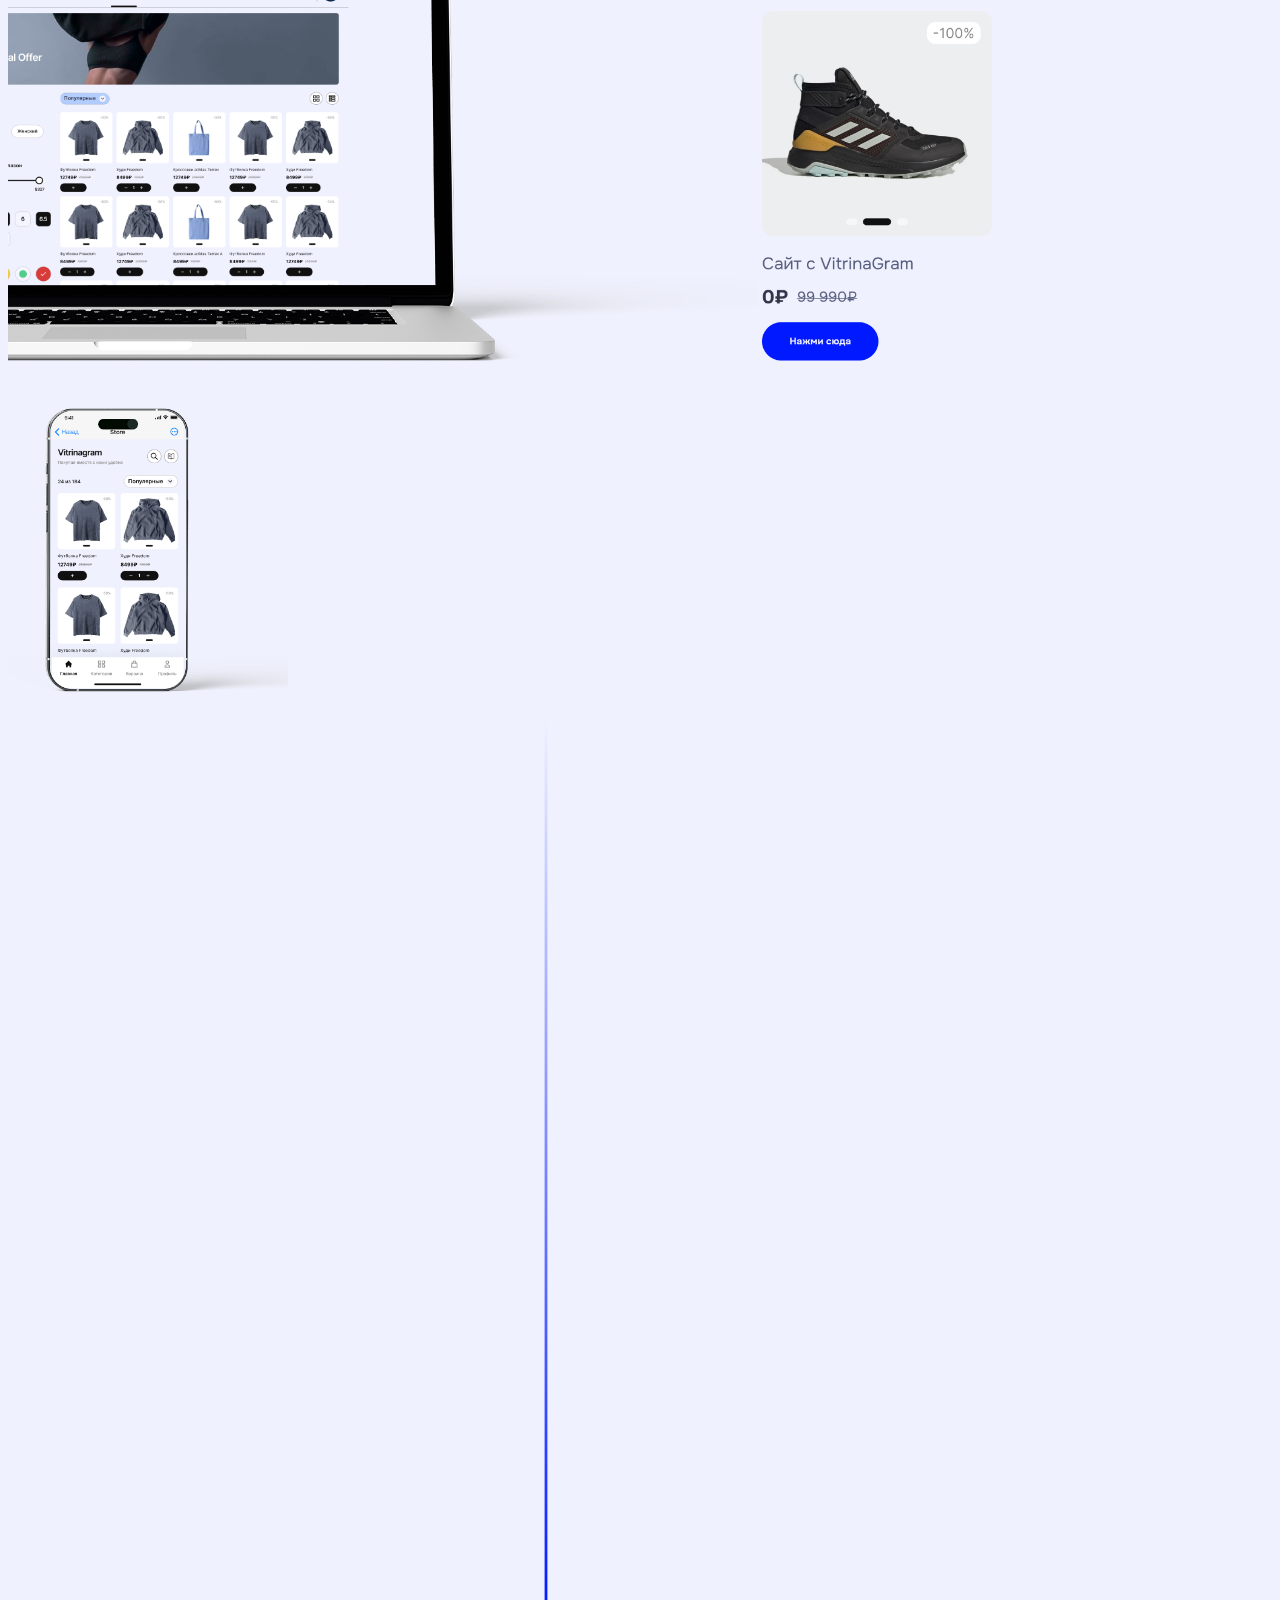
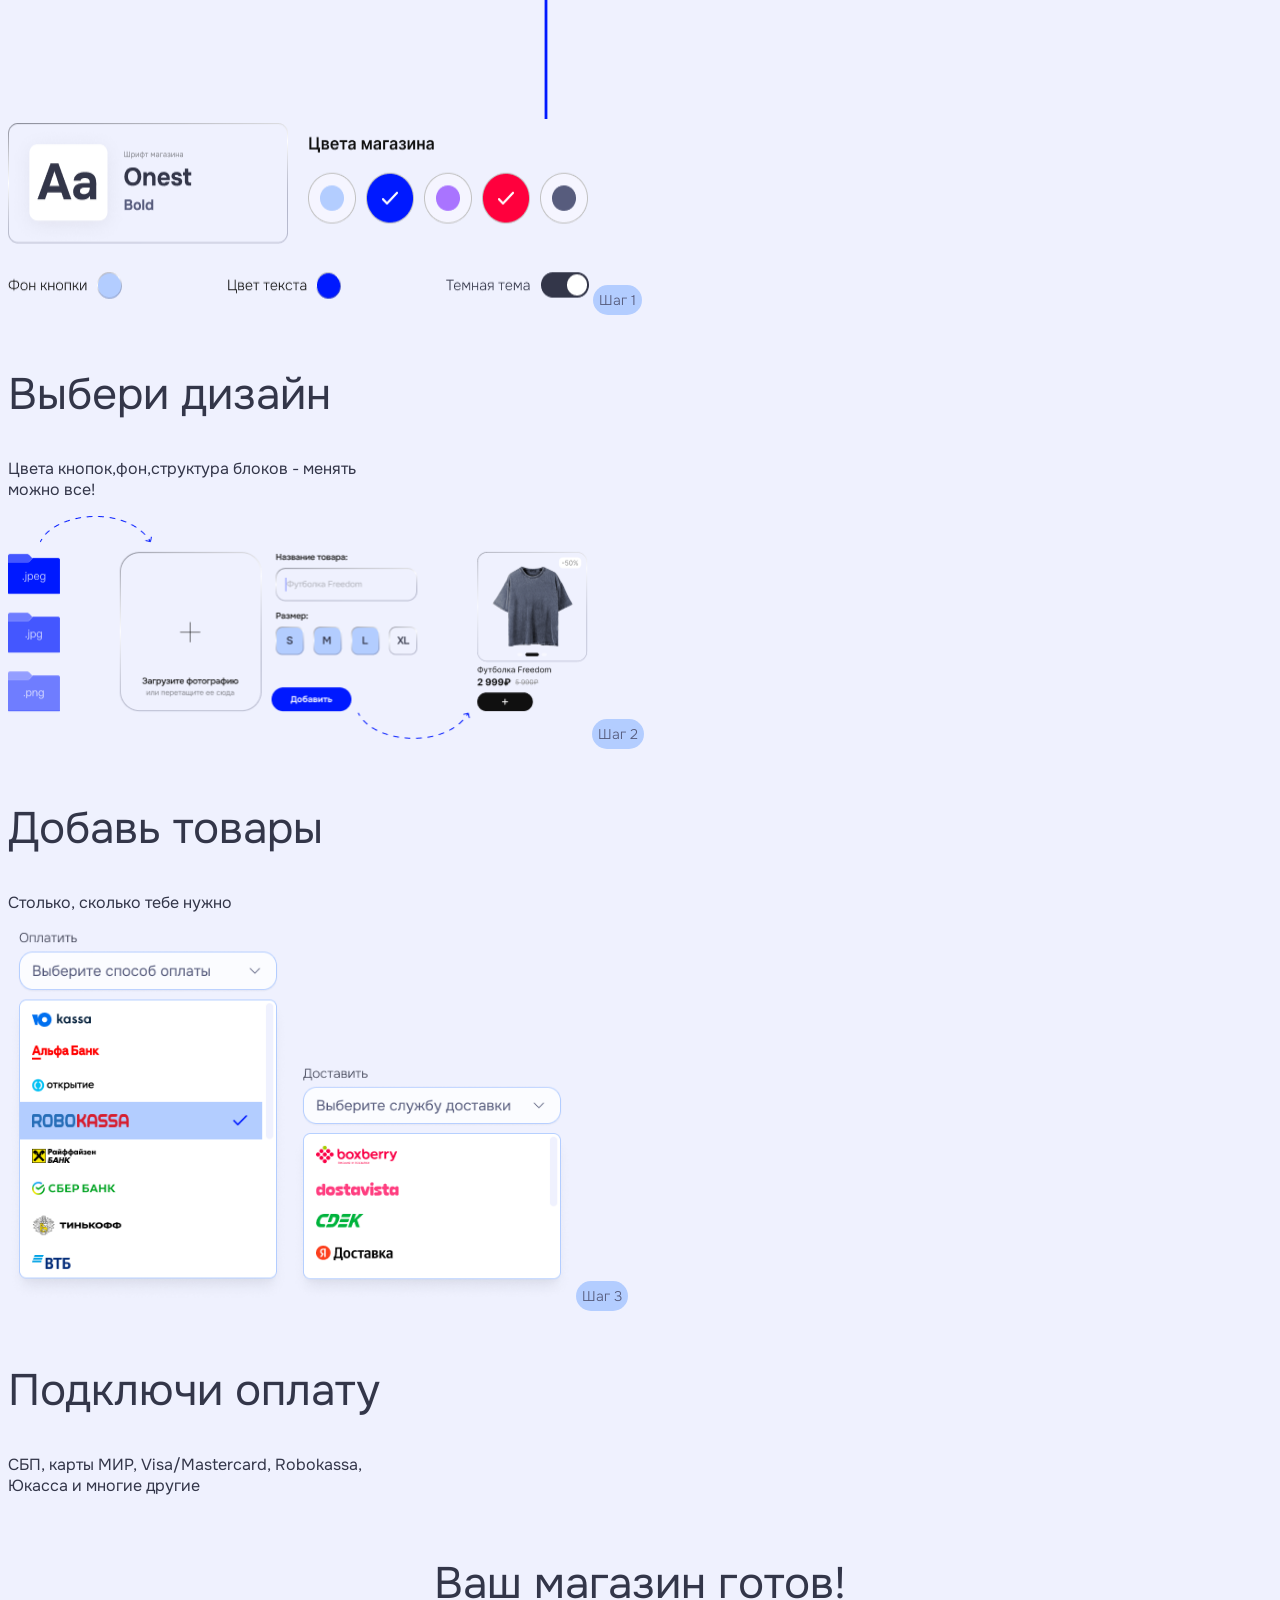
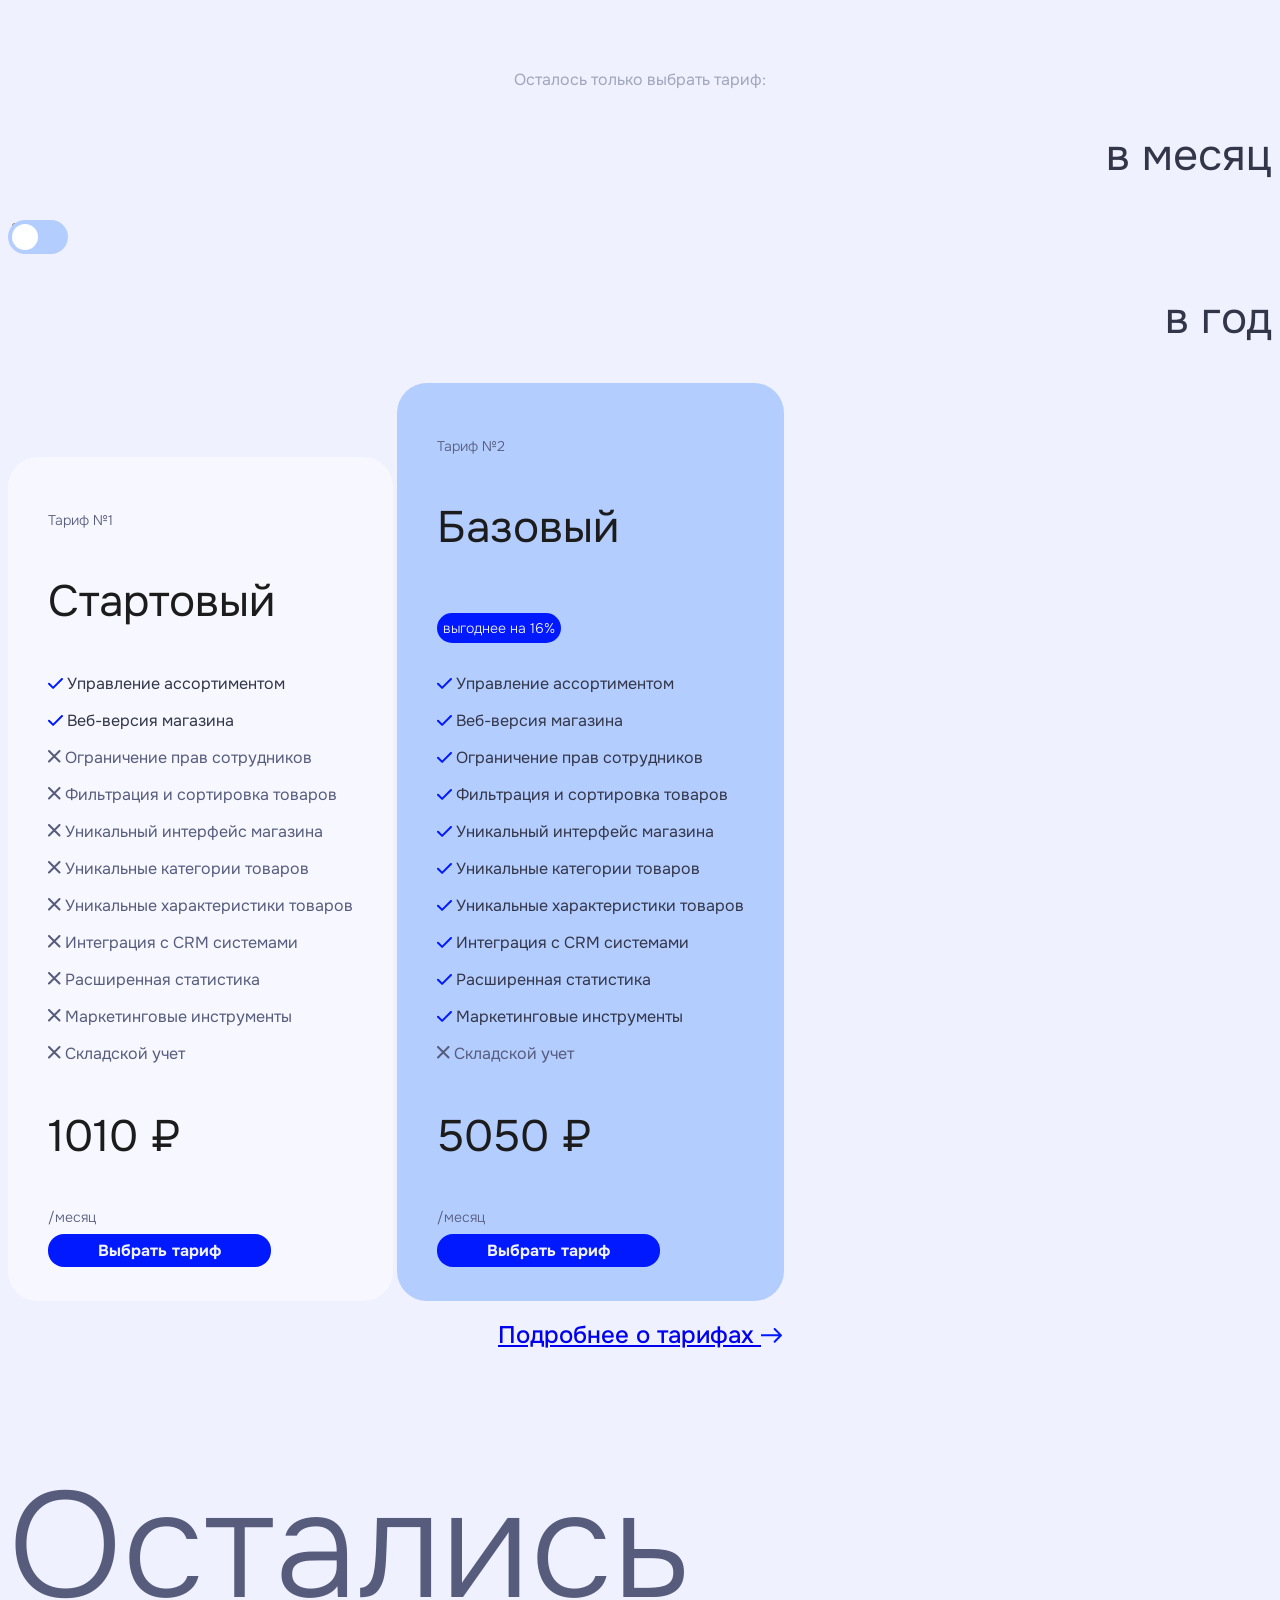
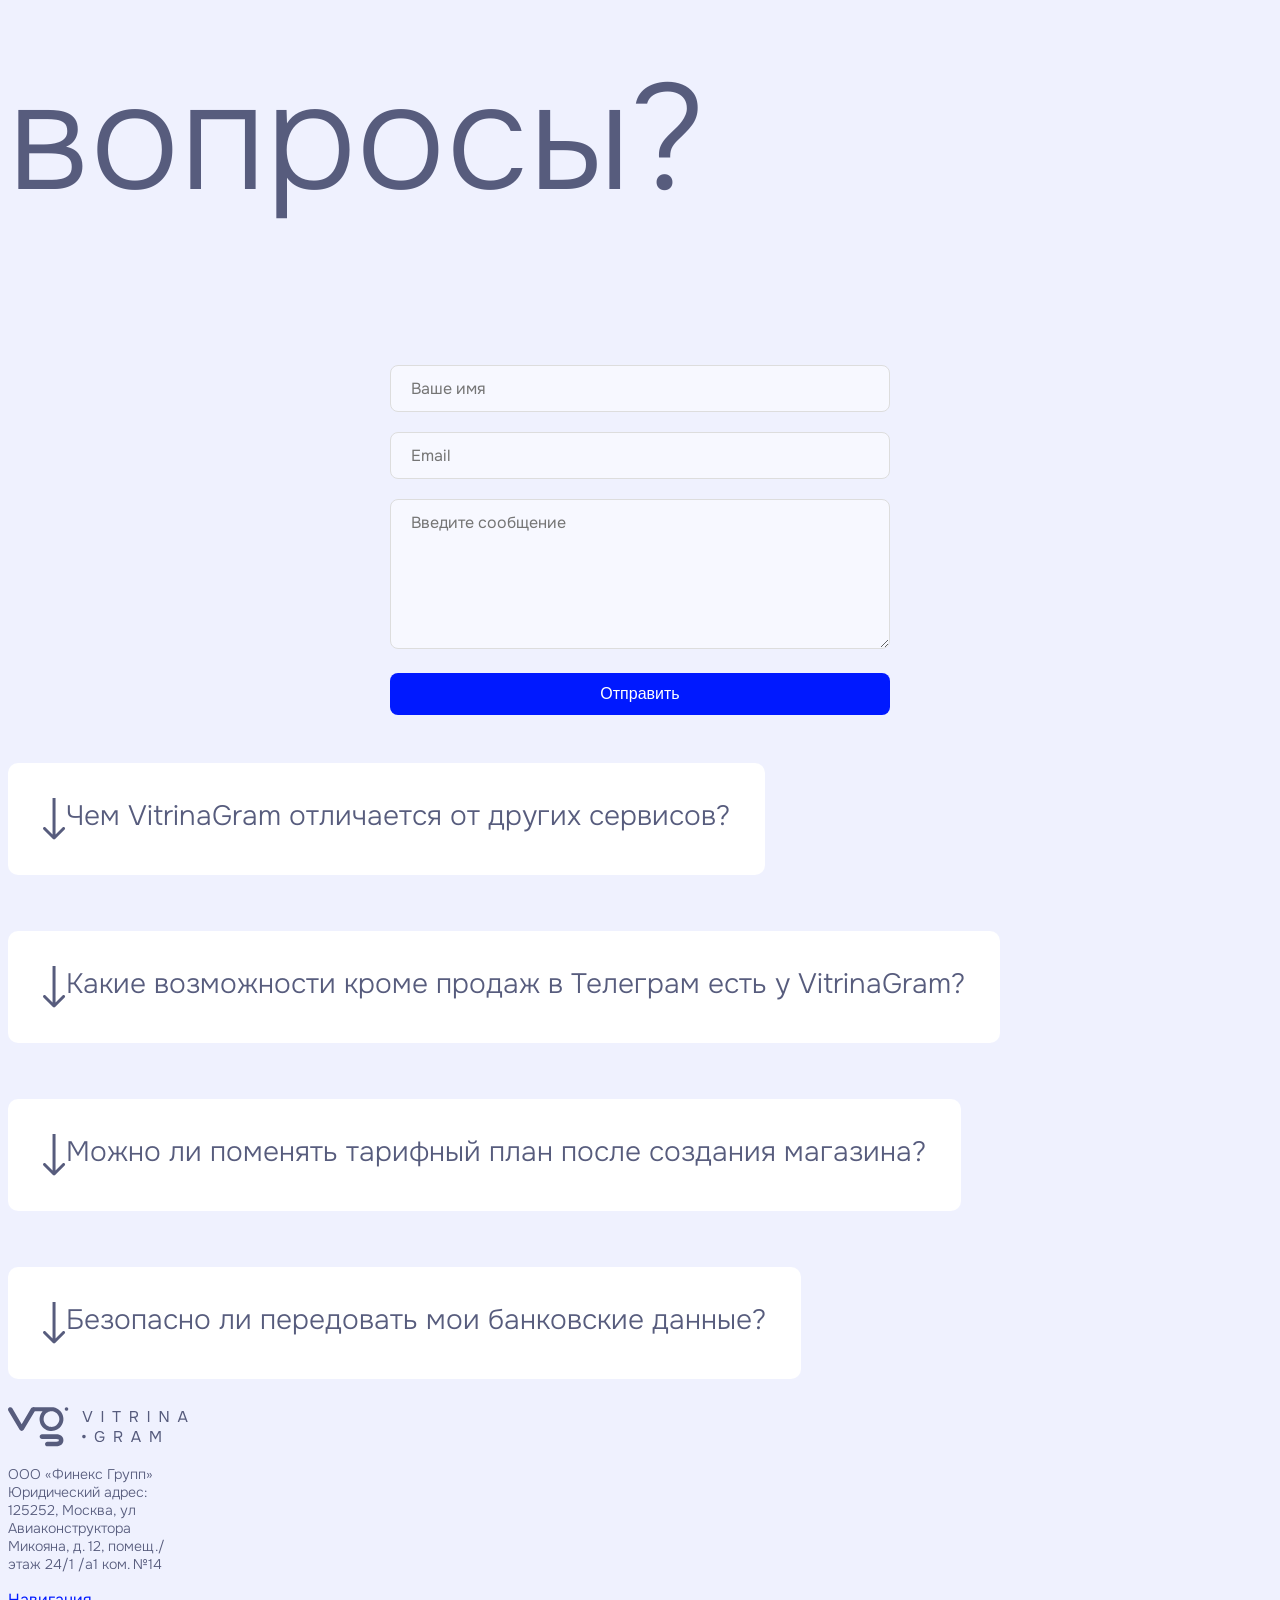
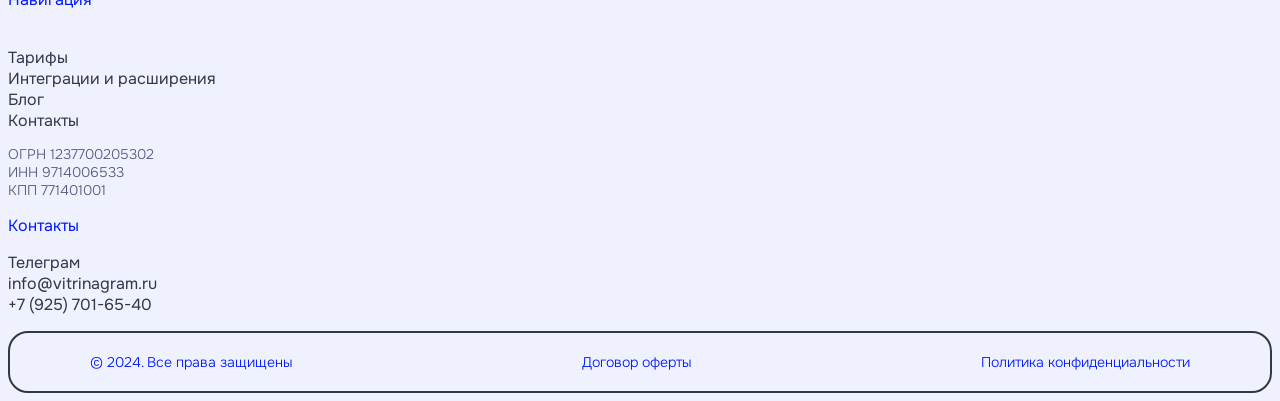
==== commit 56b194c6: "Add files via upload" ====
--- a/index.html
+++ b/index.html
@@ -1,5 +1,5 @@
 <!DOCTYPE html>
-<html lang="en">
+<html lang="ru">
 
 <head>
     <meta charset="UTF-8">
@@ -30,45 +30,155 @@
             <img src="images/phone1.png" alt="Телефон" width="950" height="550">
             <img src="images/sloganpokrugu.svg" alt="Продавай покажи">
             <h2><br>Уникальный<br>Магазин в твоём<br>telegram-канале</h2>
-            <button>Создать магазин</button>
-            <p>40% владельцев каналов в Телеграмме зарабатывают на продаже товаров каждый день</p>
+            <a href="123">Создать магазин</a>
+            <img class="arrow" src="images/strelkaotvnavopr.svg" alt="Стрелка">
+            <p>40% владельцев каналов<br>в Телеграмме зарабатывают <br> на продаже товаров каждый день</p>
             <img src="images/zvezdochka.svg" alt="Звездочка" width="15" height="15">
         </section>
 
-        <section class="section1">
+        <section class="features">
             <div class="vitrina">
-            <h3>VitrinaGram - это сервис,в котором море возможностей.Изучи их все</h3>
-            <img src="images/ikon.png" alt="Иконка" width="100" height="100">
-            <img src="images/ikonvg.png" alt="Иконка vg" width="150" height="150">
-            <img src="images/sendiap.jpg" alt="Ценовой диапозон" width="400" height="700">
+                <h2>VitrinaGram - <br>это сервис,<br>в котором море<br> возможностей.<br class="colors">Изучи их все
+                </h2>
+                <img src="images/ikon.png" alt="Иконка" width="100" height="100">
+                <img src="images/ikonvg.png" alt="Иконка vg" width="150" height="150">
+                <img src="images/sendiap.jpg" alt="Ценовой диапозон" width="400" height="700">
             </div>
             <div class="catalog">
-            <h4>Создавай каталоги</h4>
-            <p>Размер,цена,пол - добавь столько фильтров,сколько тебе нужно</p>
-            <img src="images/strelkabel.svg" alt="Стрелка" width="150" height="150">
+                <h2>Создавай<br> каталоги</h2>
+                <p>Размер,цена,пол - добавь столько<br> фильтров,сколько тебе нужно</p>
+                <img src="images/strelkabel.svg" alt="Стрелка" width="150" height="150">
             </div>
-            <h5>Отслеживай статистику</h5>
-            <p>В твоём распоряжении личный кабинет со всеми показателями</p>
-            <img src="images/ikonkasprava.png" alt="Иконки справа">
+            <div class="statistics">
+                <h2>Отслеживай <br> статистику</h2>
+                <p>В твоём распоряжении личный<br> кабинет со всеми показателями</p>
+                <img src="images/ikonkasprava.png" alt="Иконки справа">
+            </div>
         </section>
 
-        <section>
-            <h6>Создай свой интернет-магазин</h6>
+        <section class="block">
+            <h2>Создай свой<br> интернет-магазин</h2>
             <img src="images/comp1.png" alt="Компьютер" width="750" height="450">
             <img src="images/kross.png" alt="Кросовок" width="230" height="350">
             <img src="images/phone.png" alt="Телефон2" width="280" height="350">
         </section>
-        <section>
-            <img src="images/shag1_1.png" alt="Цвета магазина" width="700" height="350">
-            <img src="images/poloska.svg" alt="Полоска" width="1000" height="1000">
-            <p>Шаг 1</p>
-            <h6><b>Выбери дизайн</b></h6>
-            <p>Цвета кнопок,фон,структура блоков - менять можно все!</p>
+        <section class="choice">
+            <img src="images/poloska.svg" alt="Полоска" width="1076" height="1000">
+            <div class="design">
+                <img src="images/shag1.png" alt="Цвета магазина" width="581" height="182">
+                <p>Шаг 1</p>
+                <h2>Выбери дизайн</h2>
+                <h3>Цвета кнопок,фон,структура блоков - менять<br> можно все!</h3>
+            </div>
+            <div class="products">
+                <img src="images/shag2.png" alt="Добавить товар" width="580" height="223">
+                <p>Шаг 2</p>
+                <h2>Добавь товары</h2>
+                <h3>Столько, сколько тебе нужно</h3>
+            </div>
+            <div class="payment">
+                <img src="images/shag3.png" alt="Оплатить" width="280" height="372">
+                <img src="images/shag31.png" alt="Доставить" width="280" height="236">
+                <p>Шаг 3</p>
+                <h2>Подключи оплату</h2>
+                <h3>СБП, карты МИР, Visa/Mastercard, Robokassa, <br>Юкасса и многие другие</h3>
+            </div>
+            <h4>Ваш магазин готов!</h4>
+            <h5>Осталось только выбрать тариф:</h5>
         </section>
+        <section class="rate">
+            <div class="period">
+                <h2>в месяц</h2>
+                <label class="switch">
+                    <input type="checkbox">
+                    <span class="slider"></span>
+                </label>
+                <h2>в год</h2>
+            </div>
+            <div class="starting">
+                <p class="rate-item">Тариф №1</p>
+                <p class="start">Стартовый</p>
+                <p class="items"><img src="images/galochka.svg" alt="Галочка"> Управление ассортиментом</p>
+                <p class="items"><img src="images/galochka.svg" alt="Галочка"> Веб-версия магазина</p>
+                <p class="list-item"><img src="images/krest.svg" alt="Галочка"> Ограничение прав сотрудников</p>
+                <p class="list-item"><img src="images/krest.svg" alt="Галочка"> Фильтрация и сортировка товаров</p>
+                <p class="list-item"><img src="images/krest.svg" alt="Галочка"> Уникальный интерфейс магазина</p>
+                <p class="list-item"><img src="images/krest.svg" alt="Галочка"> Уникальные категории товаров</p>
+                <p class="list-item"><img src="images/krest.svg" alt="Галочка"> Уникальные характеристики товаров</p>
+                <p class="list-item"><img src="images/krest.svg" alt="Галочка"> Интеграция с CRM системами</p>
+                <p class="list-item"><img src="images/krest.svg" alt="Галочка"> Расширенная статистика</p>
+                <p class="list-item"><img src="images/krest.svg" alt="Галочка"> Маркетинговые инструменты</p>
+                <p class="list-item"><img src="images/krest.svg" alt="Крест"> Складской учет</p>
+                <p class="start">1010 ₽</p>
+                <p class="rate-item">/месяц</p>
+                <a href="11">Выбрать тариф</a>
+            </div>
+            <div class="base">
+                <p class="rate-item-base">Тариф №2</p>
+                <p class="start-base">Базовый</p>
+                <p class="benefit">выгоднее на 16%</p>
+                <p class="items-base"><img src="images/galochka.svg" alt="Галочка"> Управление ассортиментом</p>
+                <p class="items-base"><img src="images/galochka.svg" alt="Галочка"> Веб-версия магазина</p>
+                <p class="items-base"><img src="images/galochka.svg" alt="Галочка"> Ограничение прав сотрудников</p>
+                <p class="items-base"><img src="images/galochka.svg" alt="Галочка"> Фильтрация и сортировка товаров</p>
+                <p class="items-base"><img src="images/galochka.svg" alt="Галочка"> Уникальный интерфейс магазина</p>
+                <p class="items-base"><img src="images/galochka.svg" alt="Галочка"> Уникальные категории товаров</p>
+                <p class="items-base"><img src="images/galochka.svg" alt="Галочка"> Уникальные характеристики товаров
+                </p>
+                <p class="items-base"><img src="images/galochka.svg" alt="Галочка"> Интеграция с CRM системами</p>
+                <p class="items-base"><img src="images/galochka.svg" alt="Галочка"> Расширенная статистика</p>
+                <p class="items-base"><img src="images/galochka.svg" alt="Галочка"> Маркетинговые инструменты</p>
+                <p class="list-item-base"><img src="images/krest.svg" alt="Крест"> Складской учет</p>
+                <p class="start-base">5050 ₽</p>
+                <p class="rate-item-base">/месяц</p>
+                <a href="11">Выбрать тариф</a>
+            </div>
+            <h2 class="details"><a href="123">Подробнее о тарифах <img src="images/strelkasintyaa.svg"
+                        alt="Стрелка"></a></h2>
+        </section>
+
     </main>
 
-    <footer>
-
+    <footer class="questions">
+        <h1 class="other">Остались <br> вопросы?</h1>
+        <div class="email-form">
+            <input class="name-input" type="text" name="username" placeholder="Ваше имя">
+            <input class="email-input" type="email" name="email" placeholder="Email">
+            <textarea class="message-input" name="message" placeholder="Введите сообщение"></textarea>
+            <button class="submit-btn" type="submit">Отправить</button>
+        </div>
+        <div class="adapter">
+            <p class="one"><img src="images\vniz.svg" alt="vniz"> Чем VitrinaGram отличается от других сервисов?</p>
+            <br>
+            <p class="two"><img src="images\vniz.svg" alt="vniz"> Какие возможности кроме продаж в Телеграм есть у
+                VitrinaGram?</p>
+            <br>
+            <p class="free"><img src="images\vniz.svg" alt="vniz"> Можно ли поменять тарифный план после создания
+                магазина?</p>
+            <br>
+            <p class="four"><img src="images\vniz.svg" alt="vniz"> Безопасно ли передовать мои банковские данные?</p>
+        </div>
+        <div class="information">
+            <img class="image" src="images\nazv.svg" alt="vitrina">
+            <p class="additional_information">ООО «Финекс Групп»<br>Юридический адрес:<br>125252, Москва, ул <br>
+                Авиаконструктора <br> Микояна, д. 12, помещ./<br>этаж 24/1
+                /а1 ком. №14</p>
+            <p class="nav__link_active">Навигация</p>
+            <nav class="nav">
+                <a class="nav__link" href="#"><br>Тарифы</a>
+                <a class="nav__link" href="#"><br>Интеграции и расширения</a>
+                <a class="nav__link" href="#"><br>Блог</a>
+                <a class="nav__link" href="#"><br>Контакты</a>
+            </nav>
+            <p class="additional_information">ОГРН 1237700205302<br>ИНН 9714006533<br>КПП 771401001</p>
+            <p class="nav__link_active">Контакты</p>
+            <p class="contacts">Телеграм<br>info@vitrinagram.ru<br>+7 (925) 701-65-40</p>
+            <div class="footer-container">
+                <a href="#" class="footer-link">© 2024. Все права защищены</a>
+                <a href="#" class="footer-link">Договор оферты</a>
+                <a href="#" class="footer-link">Политика конфиденциальности</a>
+            </div>
+        </div>
     </footer>
 </body>
 
--- a/styles/style.css
+++ b/styles/style.css
@@ -34,4 +34,443 @@
     font-size: 44px;
     line-height: 100%;
     font-weight: 300;
+}
+
+.section p {
+    font-size: 14px;
+    line-height: auto;
+    font-weight: 300;
+}
+
+.section a {
+    font-family: 'Onest', sans-serif;
+    font-weight: 700;
+    border-radius: 35px;
+    background-color: #0019FF;
+    border: none;
+    padding: 5px;
+}
+
+.section a {
+    text-decoration: none;
+    color: #EFF1FE;
+}
+
+.arrow {
+    border-radius: 35px;
+    background-color: #0019FF;
+    border: none;
+    padding: 5px;
+    color: #EFF1FE;
+}
+
+.features {
+    background-color: #B3CDFF;
+    border-radius: 29px;
+}
+
+.vitrina h2 {
+    font-family: 'Onest', sans-serif;
+    font-size: 44px;
+    font-weight: 400;
+    text-align: left;
+    color: #FFFFFF;
+
+}
+
+.catalog h2 {
+    font-family: 'Onest', sans-serif;
+    font-size: 44px;
+    font-weight: 400;
+    text-align: left;
+    color: #333649;
+}
+
+.catalog p {
+    font-family: 'Onest', sans-serif;
+    font-size: 20px;
+    font-weight: 400;
+    text-align: left;
+    color: #333649;
+}
+
+.statistics h2 {
+    font-family: 'Onest', sans-serif;
+    font-size: 44px;
+    font-weight: 400;
+    text-align: left;
+    color: #333649;
+}
+
+.statistics p {
+    font-family: 'Onest', sans-serif;
+    font-size: 20px;
+    font-weight: 400;
+    text-align: left;
+    color: #333649;
+}
+
+.block h2 {
+    font-family: 'Onest', sans-serif;
+    font-weight: 300;
+    font-size: 150px;
+    line-height: 100%;
+    text-align: center;
+    color: #575C7D;
+}
+
+.choice h2 {
+    font-family: 'Onest', sans-serif;
+    font-size: 44px;
+    font-weight: 400;
+    text-align: left;
+    color: #333649;
+}
+
+.choice h3 {
+    font-family: 'Onest', sans-serif;
+    font-size: 16px;
+    font-weight: 400;
+    text-align: left;
+    color: #333649;
+}
+
+.choice p {
+    font-family: 'Onest', sans-serif;
+    color: #575C7D;
+    font-weight: 300;
+    text-align: left;
+    font-size: 14px;
+    border-radius: 26px;
+    padding: 6px;
+    background-color: #B3CDFF;
+    display: inline-block;
+}
+
+.choice h4 {
+    font-family: 'Onest', sans-serif;
+    font-size: 44px;
+    font-weight: 400;
+    text-align: center;
+    color: #333649;
+}
+
+.choice h5 {
+    font-family: 'Onest', sans-serif;
+    font-size: 16px;
+    font-weight: 400;
+    text-align: center;
+    color: #575C7D;
+    opacity: 50%;
+}
+
+.switch {
+    position: relative;
+    display: inline-block;
+    width: 60px;
+    height: 34px;
+}
+
+.slider {
+    position: absolute;
+    cursor: pointer;
+    top: 0;
+    left: 0;
+    right: 0;
+    bottom: 0;
+    background-color: #B3CDFF;
+    border-radius: 34px;
+}
+
+.slider::before {
+    content: "";
+    position: absolute;
+    height: 26px;
+    width: 26px;
+    left: 4px;
+    bottom: 4px;
+    background-color: #FFFFFF;
+    border-radius: 50%;
+    transition: transform 0.8s;
+}
+
+input:checked+.slider::before {
+    transform: translateX(26px);
+}
+
+.period h2 {
+    font-family: 'Onest', sans-serif;
+    font-size: 44px;
+    font-weight: 400;
+    text-align: right;
+    color: #333649;
+}
+
+.starting {
+    list-style-type: none;
+    border-radius: 30px;
+    background-color: #F7F8FF;
+    padding: 40px;
+    display: inline-block;
+}
+
+.rate-item {
+    font-family: 'Onest', sans-serif;
+    font-weight: 300;
+    font-size: 14px;
+    text-align: left;
+    color: #575C7D;
+}
+
+.start {
+    font-family: 'Onest', sans-serif;
+    font-weight: 400;
+    font-size: 44px;
+    text-align: left;
+    color: #1C1C1C;
+}
+
+.items {
+    font-family: 'Onest', sans-serif;
+    font-weight: 400;
+    font-size: 16px;
+    text-align: left;
+    color: #333649;
+}
+
+.list-item {
+    font-family: 'Onest', sans-serif;
+    font-weight: 400;
+    font-size: 16px;
+    text-align: left;
+    color: #575C7D;
+    opacity: 100%;
+}
+
+.starting a {
+    font-family: 'Onest', sans-serif;
+    font-weight: 700;
+    border-radius: 16px;
+    background-color: #0019FF;
+    border: none;
+    padding: 6px 50px 6px 50px;
+    text-decoration: none;
+    color: #EFF1FE;
+}
+
+.base {
+    list-style-type: none;
+    border-radius: 30px;
+    background-color: #B3CDFF;
+    padding: 40px;
+    display: inline-block;
+}
+
+.rate-item-base {
+    font-family: 'Onest', sans-serif;
+    font-weight: 300;
+    font-size: 14px;
+    text-align: left;
+    color: #575C7D;
+}
+
+.start-base {
+    font-family: 'Onest', sans-serif;
+    font-weight: 400;
+    font-size: 44px;
+    text-align: left;
+    color: #1C1C1C;
+}
+
+.items-base {
+    font-family: 'Onest', sans-serif;
+    font-weight: 400;
+    font-size: 16px;
+    text-align: left;
+    color: #333649;
+}
+
+.list-item-base {
+    font-family: 'Onest', sans-serif;
+    font-weight: 400;
+    font-size: 16px;
+    text-align: left;
+    color: #575C7D;
+    opacity: 100%;
+}
+
+.base a {
+    font-family: 'Onest', sans-serif;
+    font-weight: 700;
+    border-radius: 16px;
+    background-color: #0019FF;
+    border: none;
+    padding: 6px 50px 6px 50px;
+    text-decoration: none;
+    color: #EFF1FE;
+}
+
+.benefit {
+    font-family: 'Onest', sans-serif;
+    font-weight: 300;
+    border-radius: 15px;
+    background-color: #0019FF;
+    padding: 6px;
+    color: #EFF1FE;
+    font-size: 14px;
+    display: inline-block;
+}
+
+.details {
+    font-family: 'Onest', sans-serif;
+    font-weight: 500;
+    font-size: 24px;
+    text-align: center;
+    color: #0019FF;
+}
+
+.other {
+    font-family: 'Onest', sans-serif;
+    font-weight: 300;
+    font-size: 150px;
+    text-align: left;
+    color: #575C7D;
+}
+
+.email-form {
+    max-width: 500px;
+    margin: 0 auto;
+    padding: 20px;
+}
+
+.name-input,
+.email-input {
+    width: 100%;
+    padding: 12px 20px;
+    margin: 10px 0;
+    border: 1px solid #ddd;
+    border-radius: 8px;
+    box-sizing: border-box;
+    font-size: 16px;
+    background-color: #F7F8FF;
+    font-family: 'Onest', sans-serif, Arial, sans-serif;
+    font-weight: 400;
+    color: #575C7D;
+}
+
+.message-input {
+    width: 100%;
+    padding: 12px 20px;
+    margin: 10px 0;
+    border: 1px solid #ddd;
+    border-radius: 8px;
+    box-sizing: border-box;
+    font-size: 16px;
+    height: 150px;
+    resize: vertical;
+    background-color: #F7F8FF;
+    font-family: 'Onest', sans-serif, Arial, sans-serif;
+    font-weight: 400;
+    color: #575C7D;
+}
+
+.submit-btn {
+    background-color: #0019FF;
+    color: white;
+    padding: 12px 20px;
+    border: none;
+    border-radius: 8px;
+    cursor: pointer;
+    font-size: 16px;
+    width: 100%;
+    margin-top: 10px;
+}
+
+.adapter {
+    font-family: 'Onest', sans-serif;
+    font-weight: 300;
+    text-align: left;
+    font-size: 28px;
+    color: #575C7D;
+}
+
+.one {
+    border-radius: 10px;
+    background-color: #FFFFFF;
+    padding: 35px;
+    display: inline-flex;
+}
+
+.two {
+    border-radius: 10px;
+    background-color: #FFFFFF;
+    padding: 35px;
+    display: inline-flex;
+}
+
+.free {
+    border-radius: 10px;
+    background-color: #FFFFFF;
+    padding: 35px;
+    display: inline-flex;
+}
+
+.four {
+    border-radius: 10px;
+    background-color: #FFFFFF;
+    padding: 35px;
+    display: inline-flex;
+}
+
+.additional_information {
+    font-family: 'Onest', sans-serif;
+    font-weight: 300;
+    font-size: 14px;
+    text-align: left;
+    color: #575C7D;
+}
+
+.nav__link_active {
+    font-family: 'Onest', sans-serif;
+    font-weight: 400;
+    font-size: 16px;
+    text-align: left;
+    color: #0019FF;
+}
+
+.nav a{
+    font-family: 'Onest', sans-serif;
+    font-weight: 400;
+    font-size: 16px;
+    text-align: left;
+    color: #333649;
+    text-decoration: none;
+    list-style-type: none;
+}
+
+.contacts {
+    font-family: 'Onest', sans-serif;
+    font-weight: 400;
+    font-size: 16px;
+    text-align: left;
+    color: #333649;
+}
+.footer-container {
+  max-width: 1200px;
+  margin: 0 auto;
+  display: flex; 
+  justify-content: space-between;
+  align-items: center; 
+  border-radius: 20px;
+  background-color: #EFF1FE;
+  border: 2px solid #333649;
+  padding:  20px 80px 20px 80px;
+}
+
+.footer-link {
+  color: #0019FF;
+  text-decoration: none;
+  font-family: 'Onest', sans-serif;
+  font-weight: 300;
+  font-size: 14px;
 }
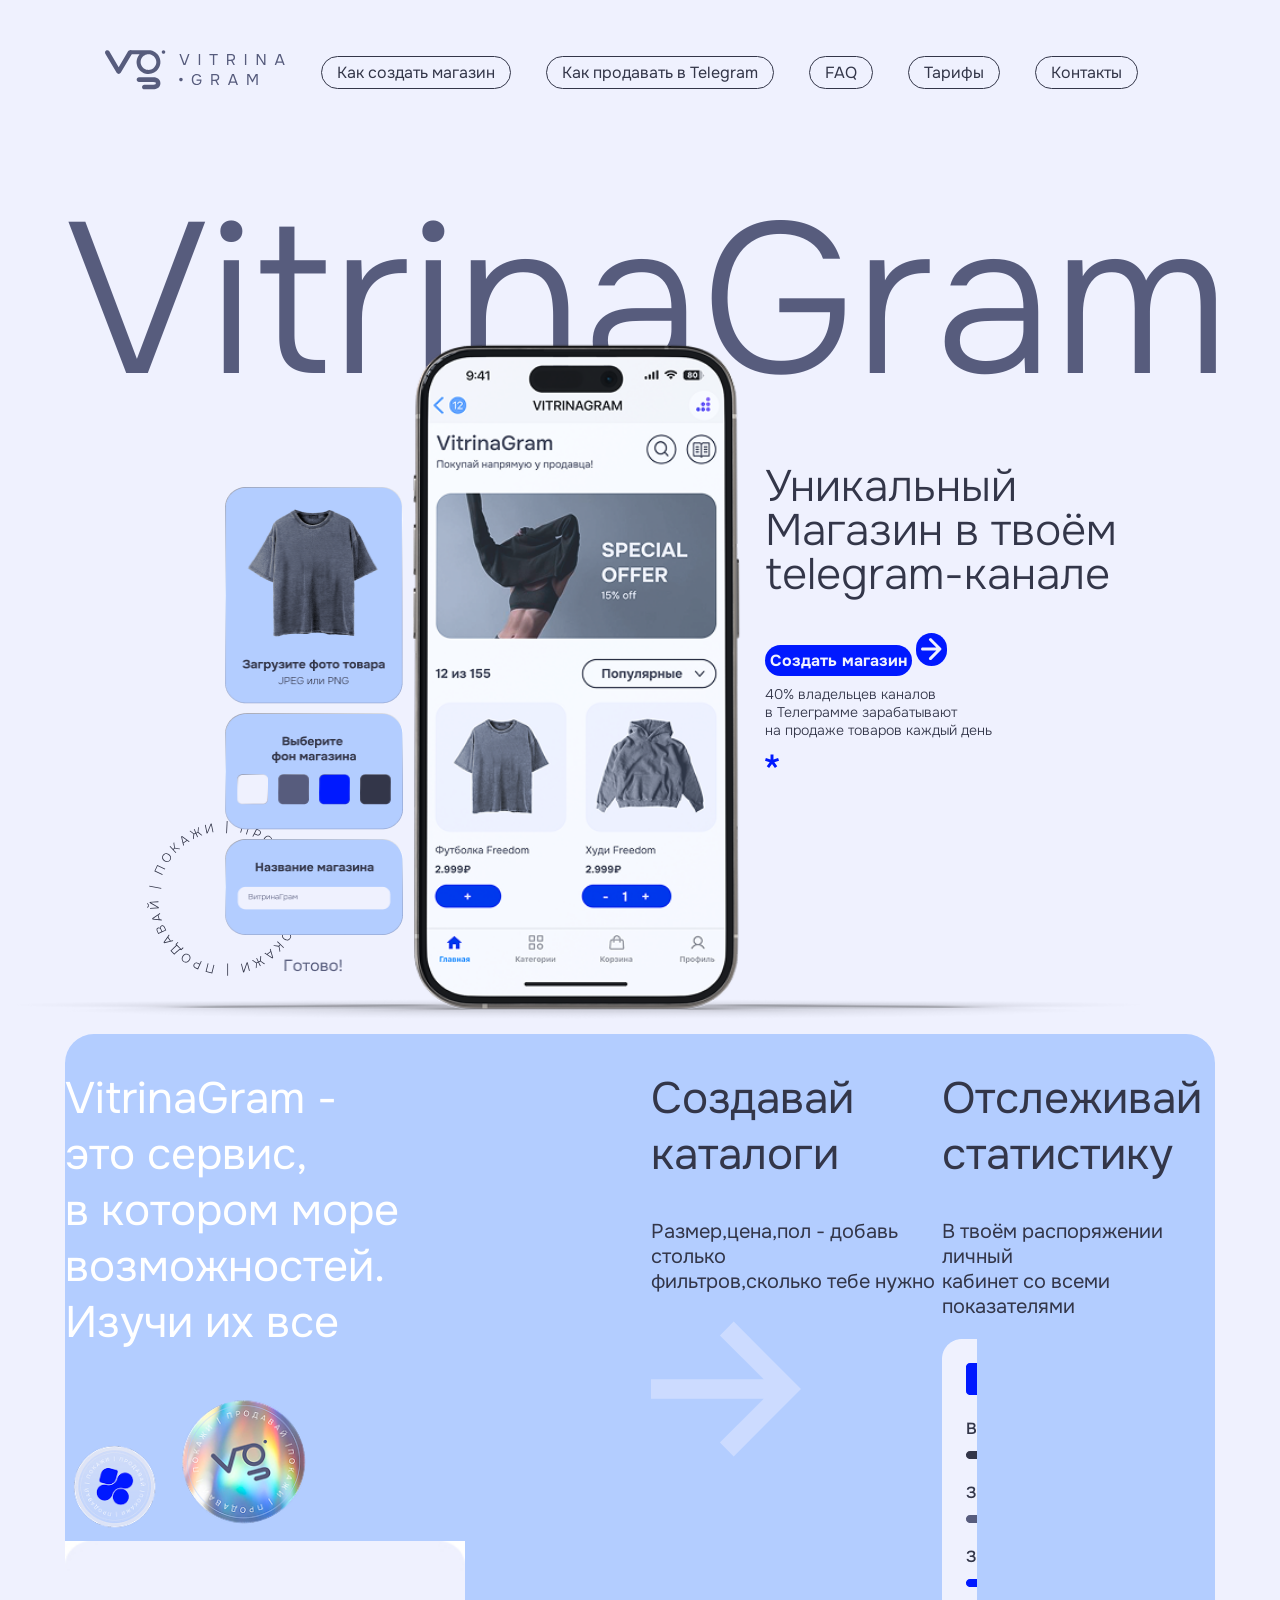
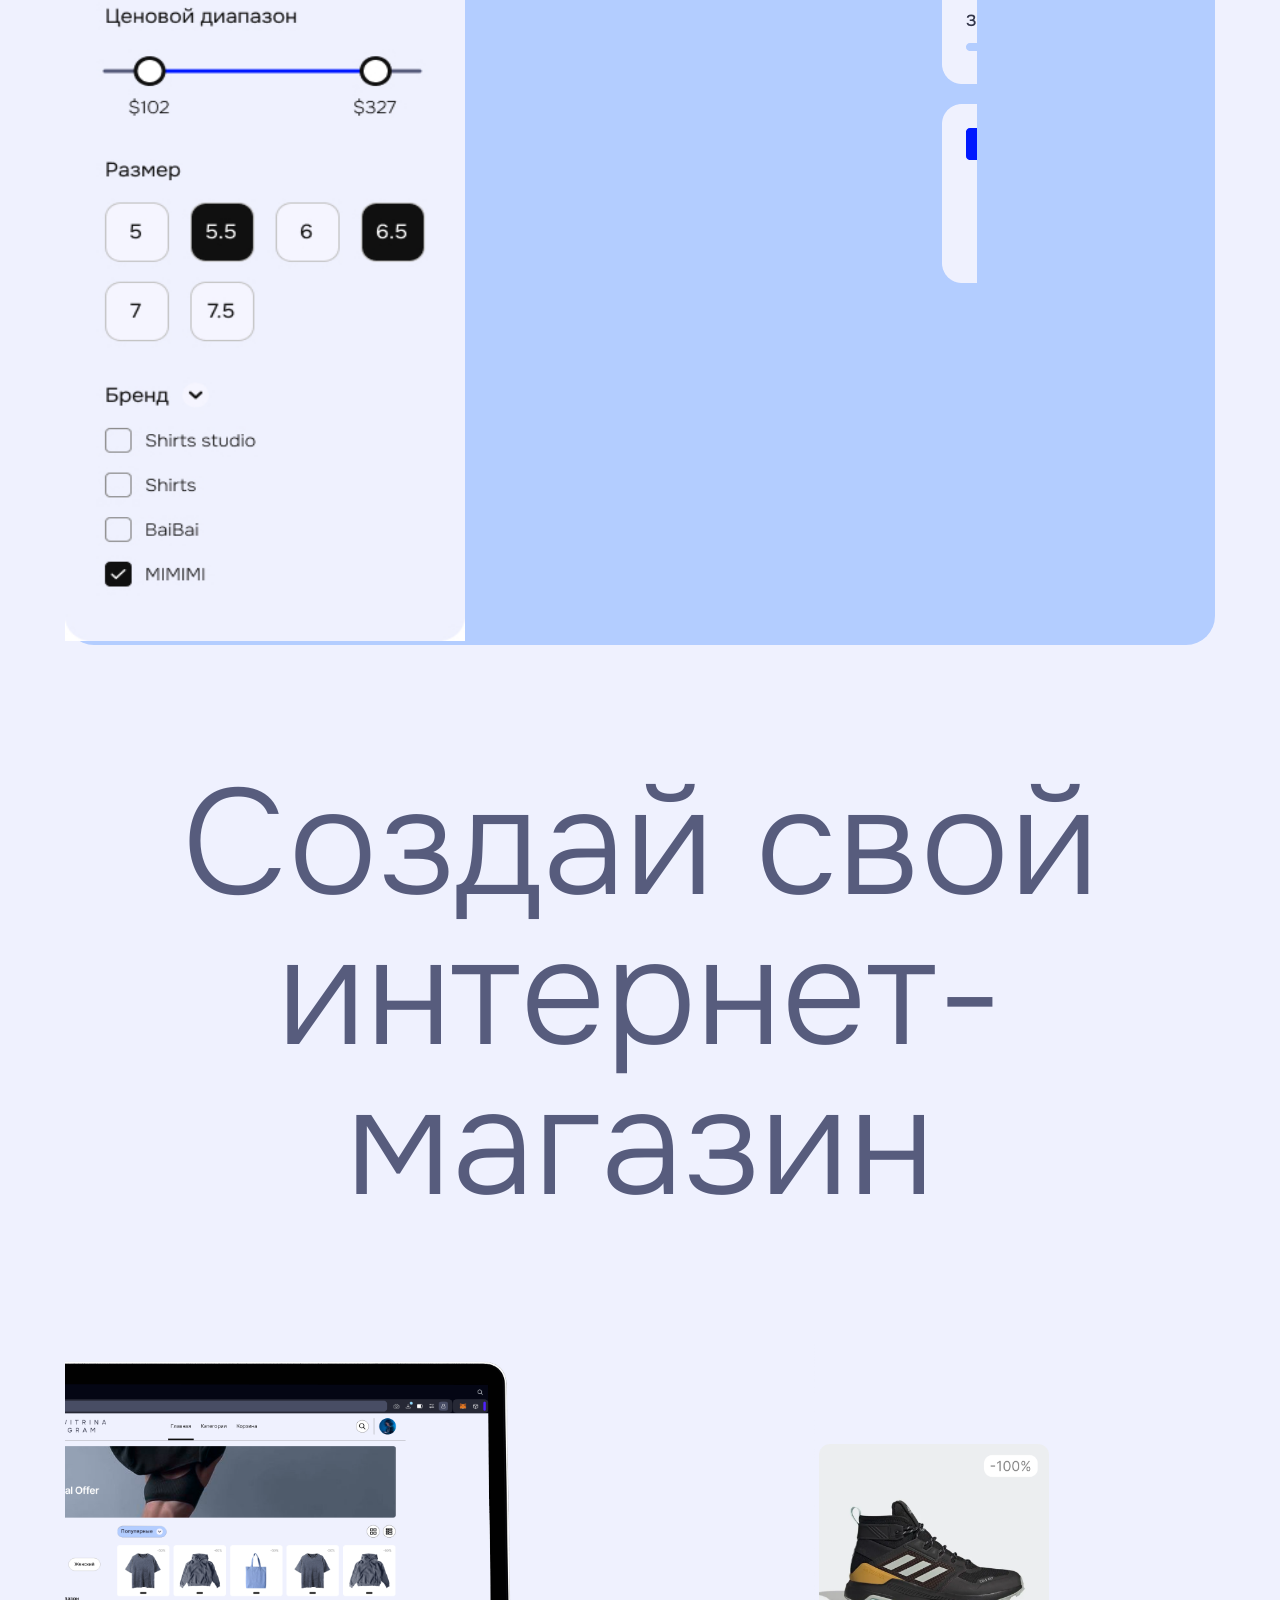
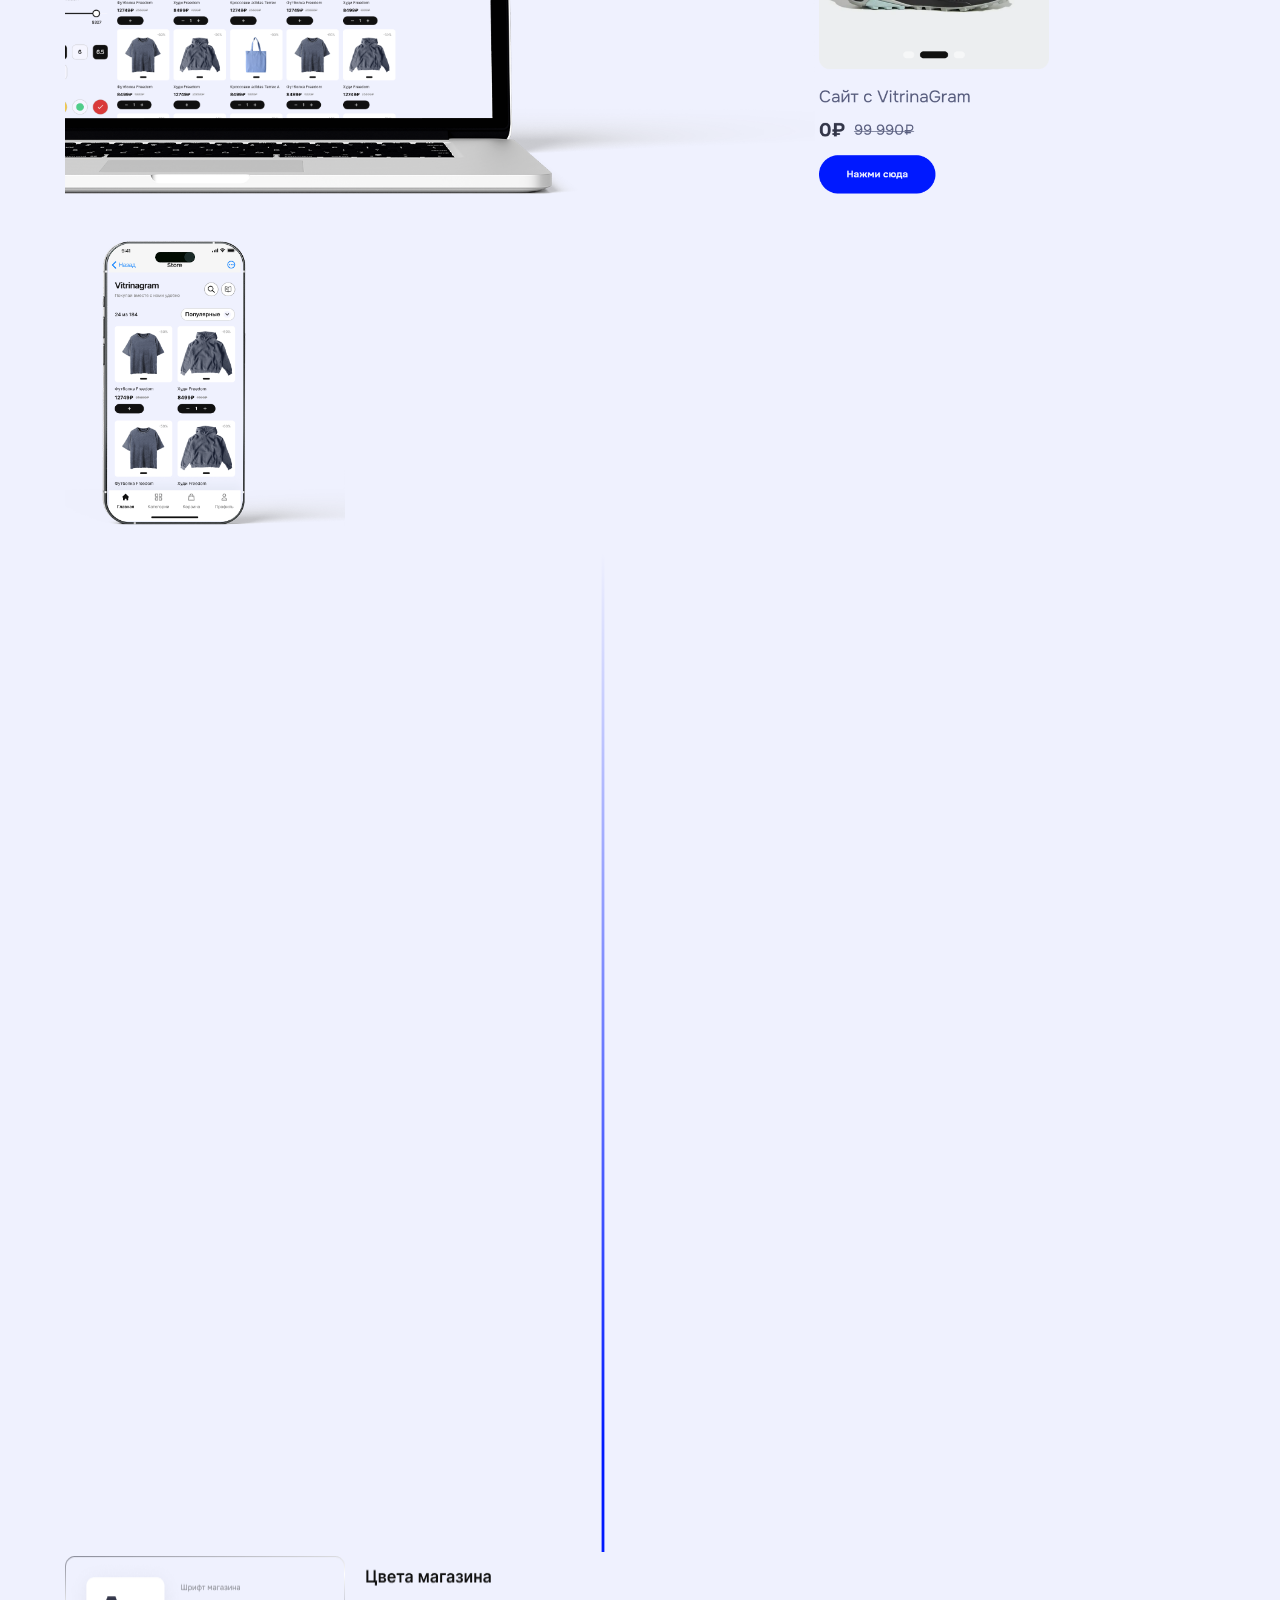
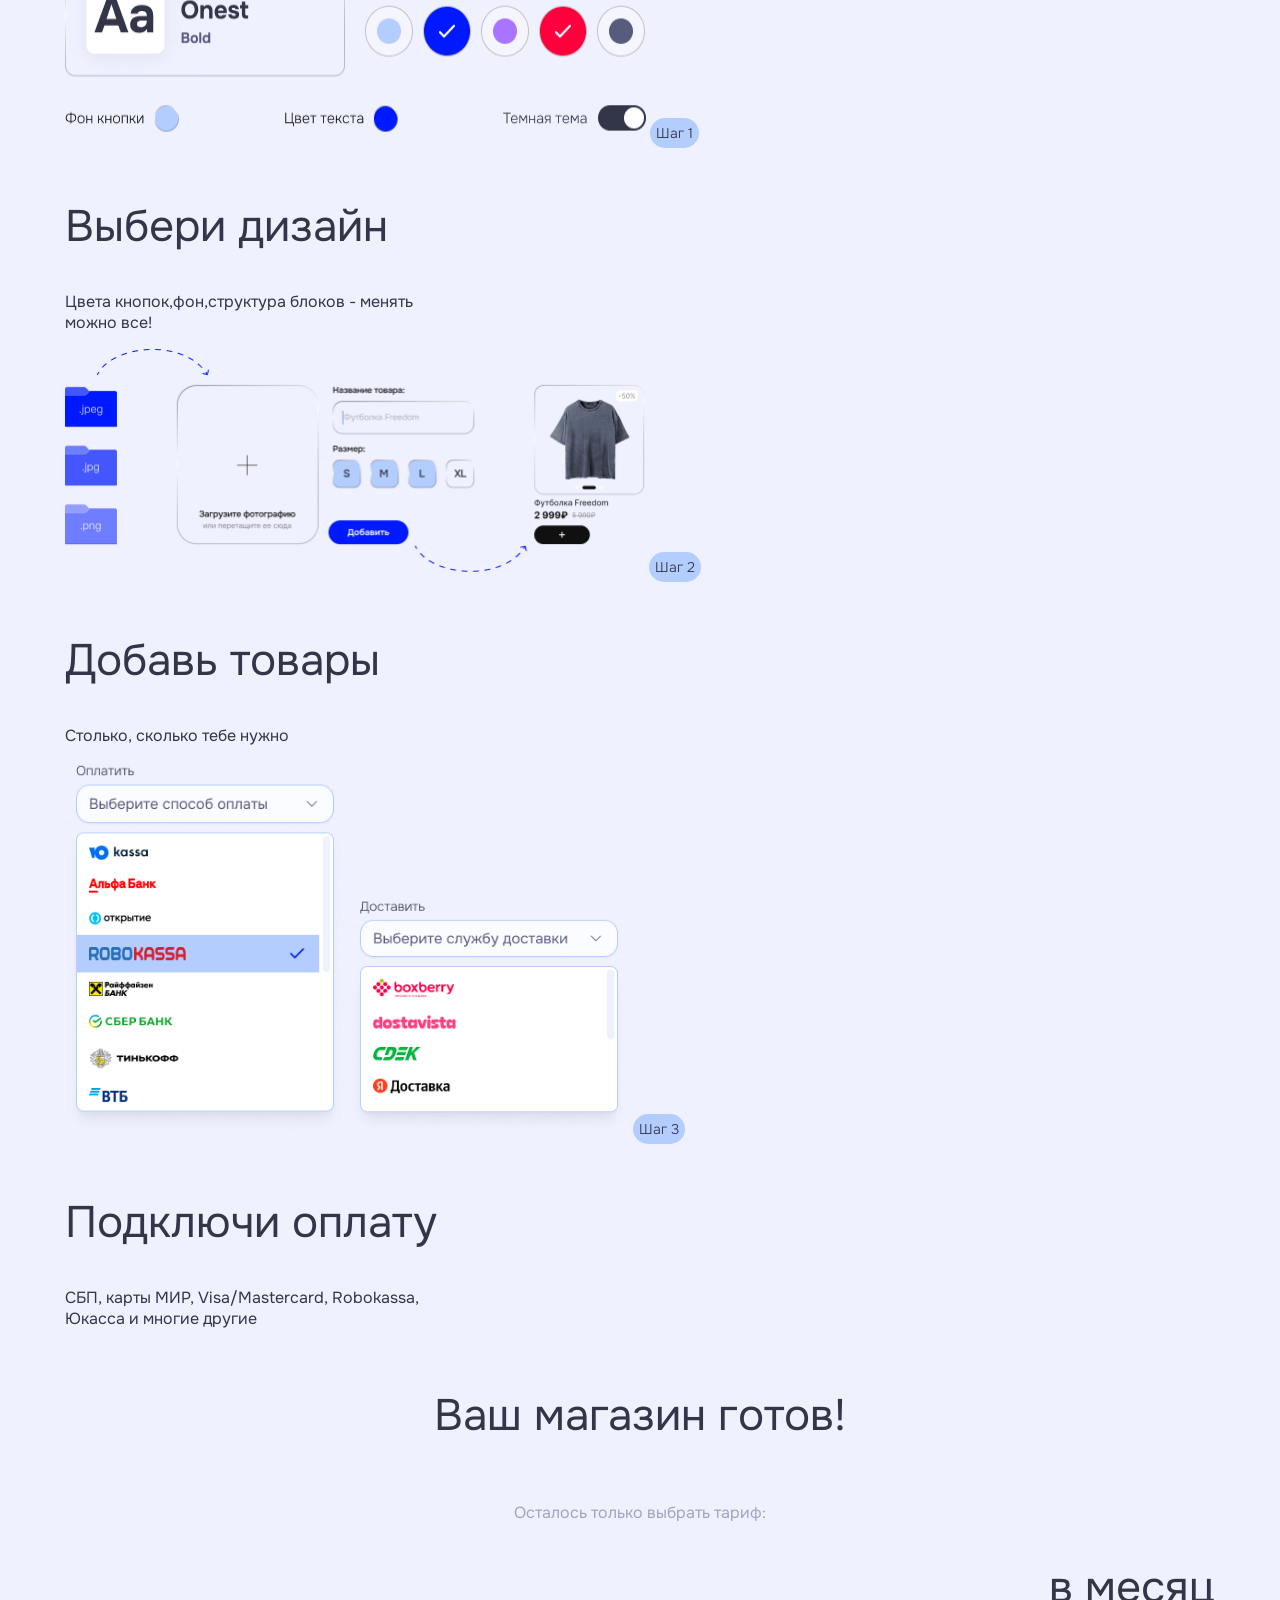
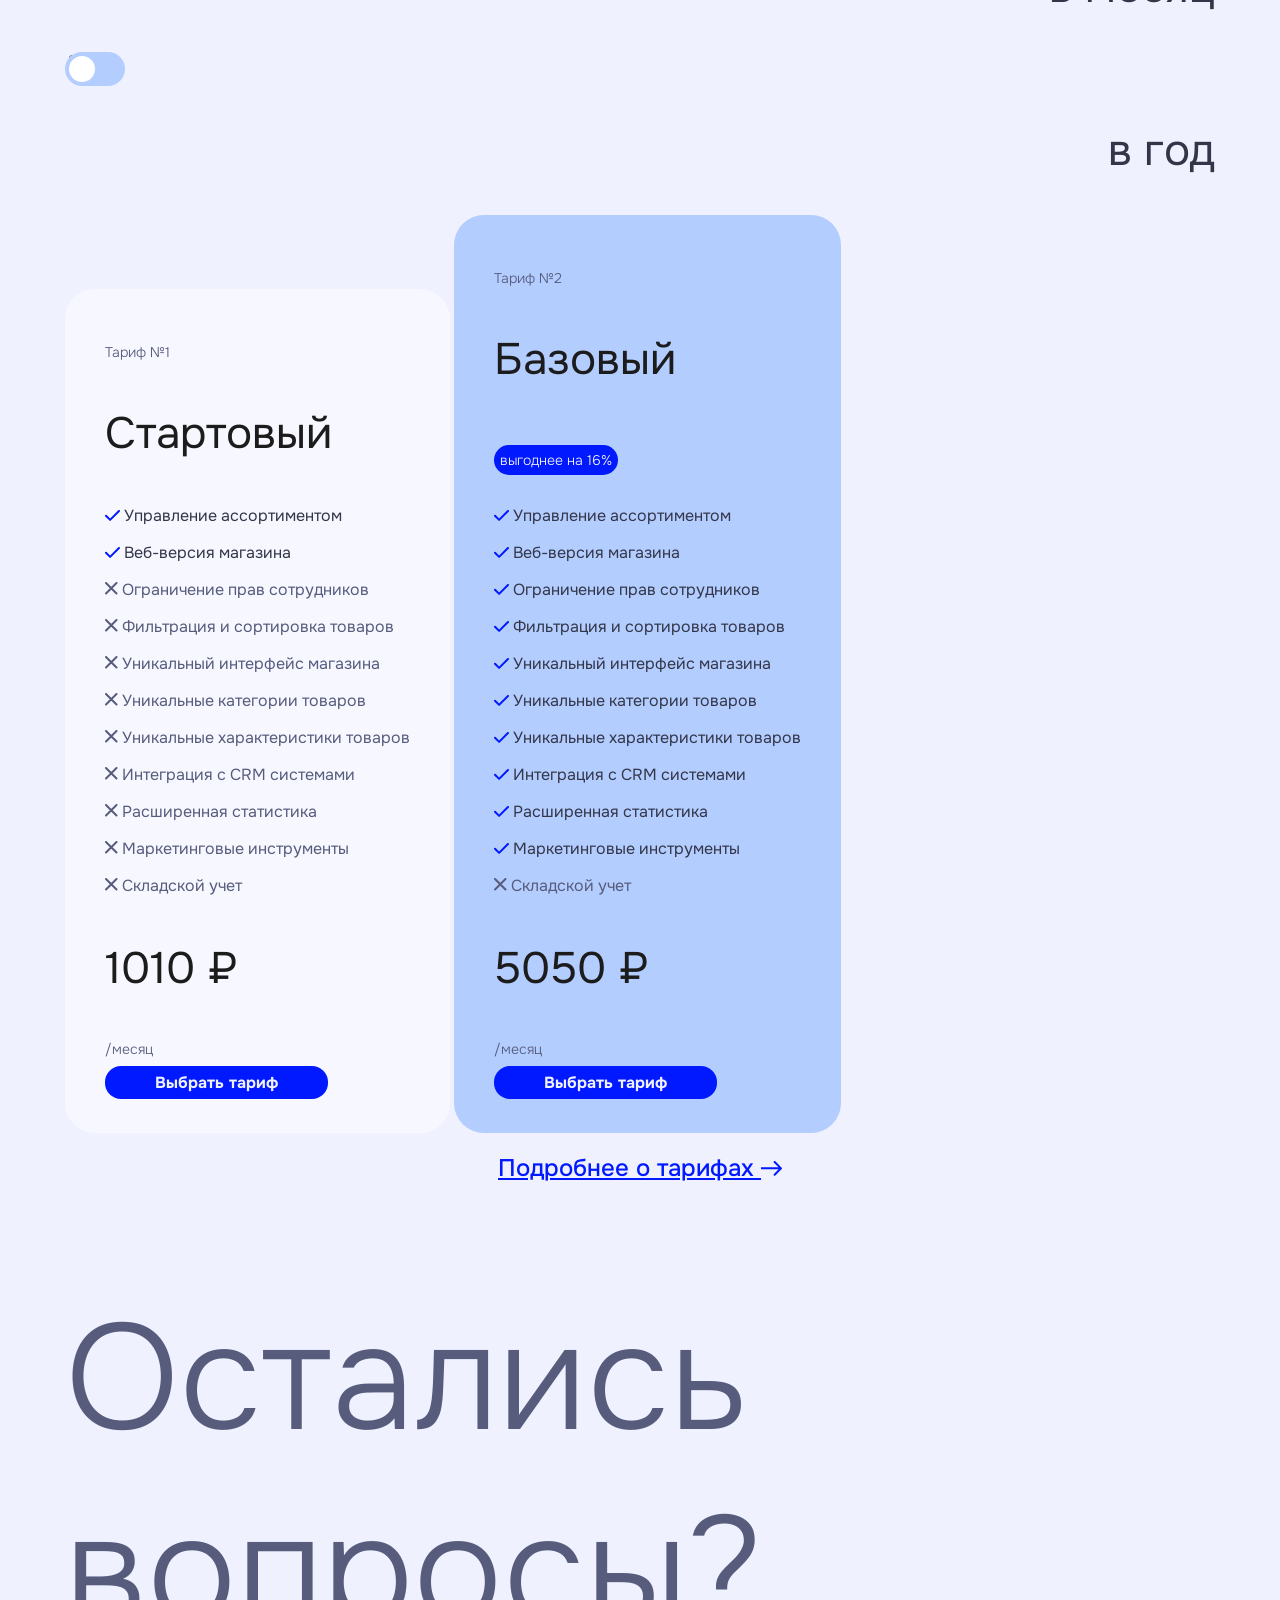
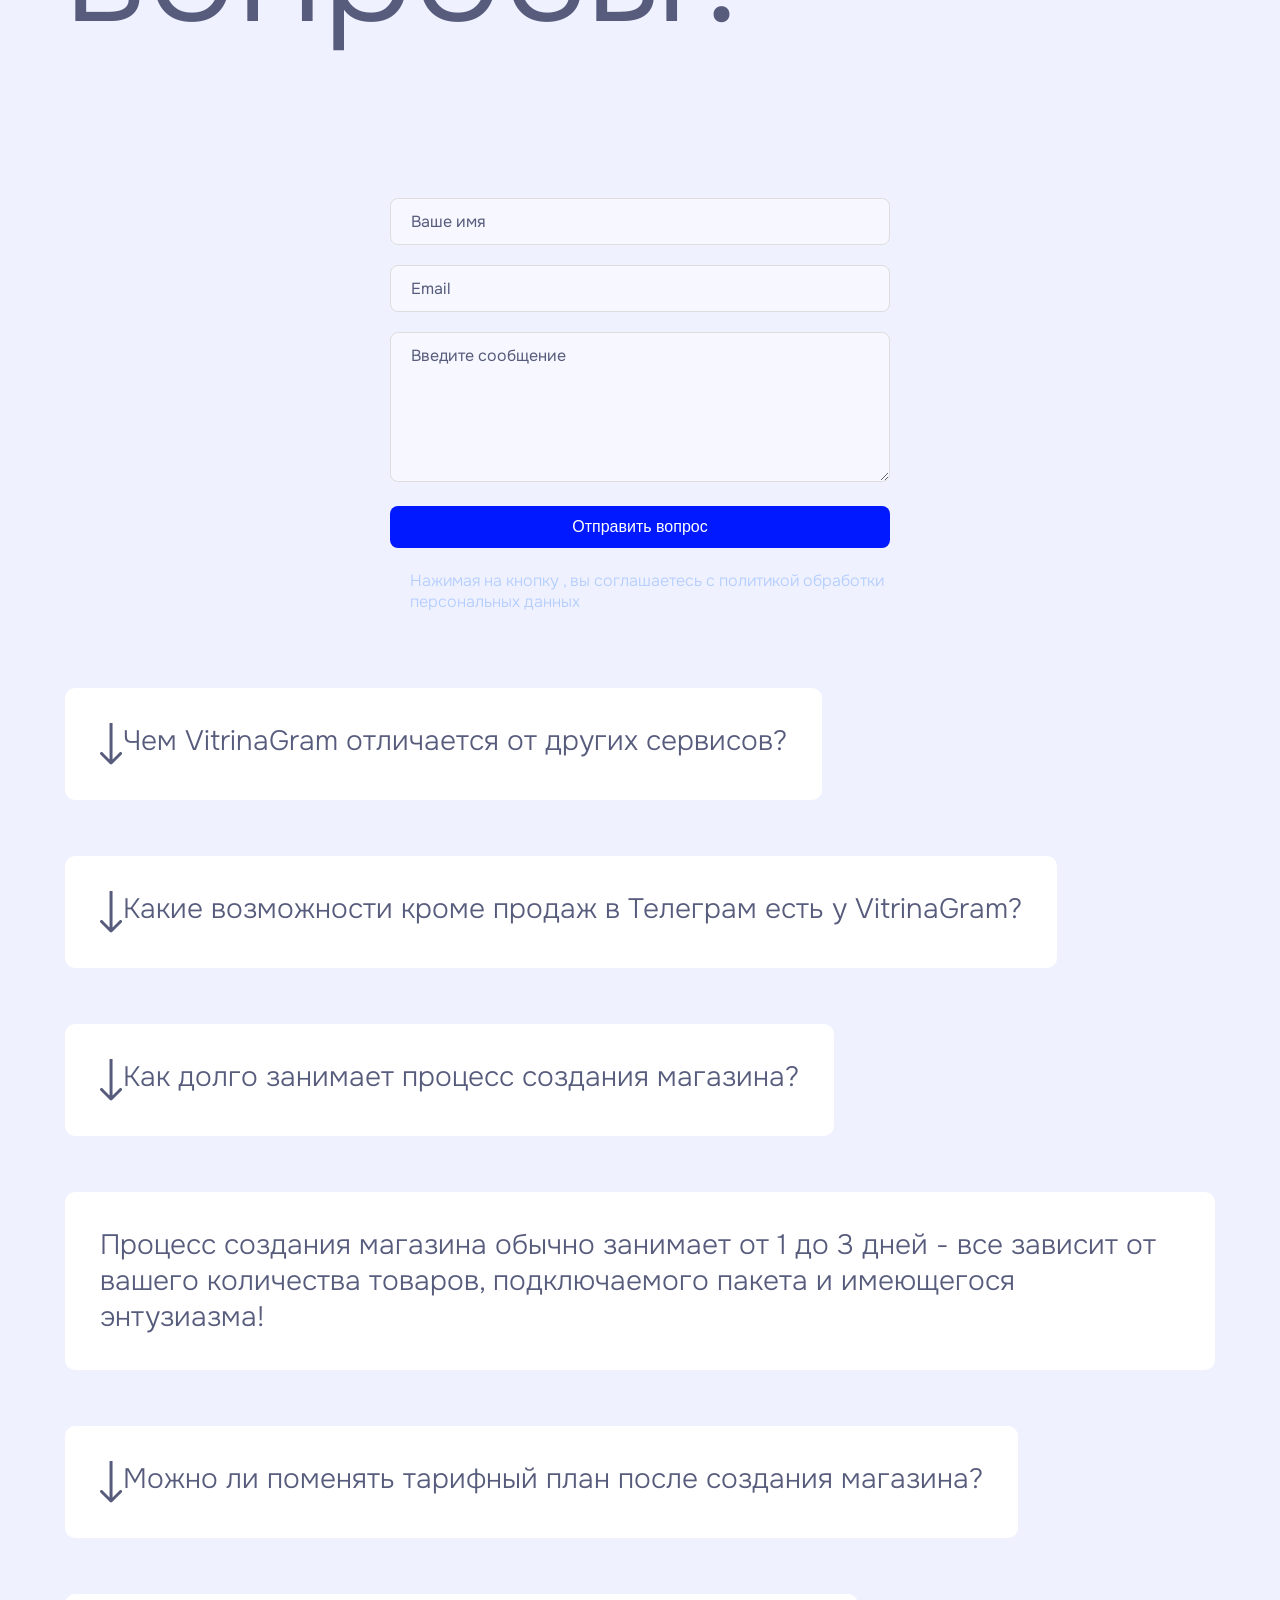
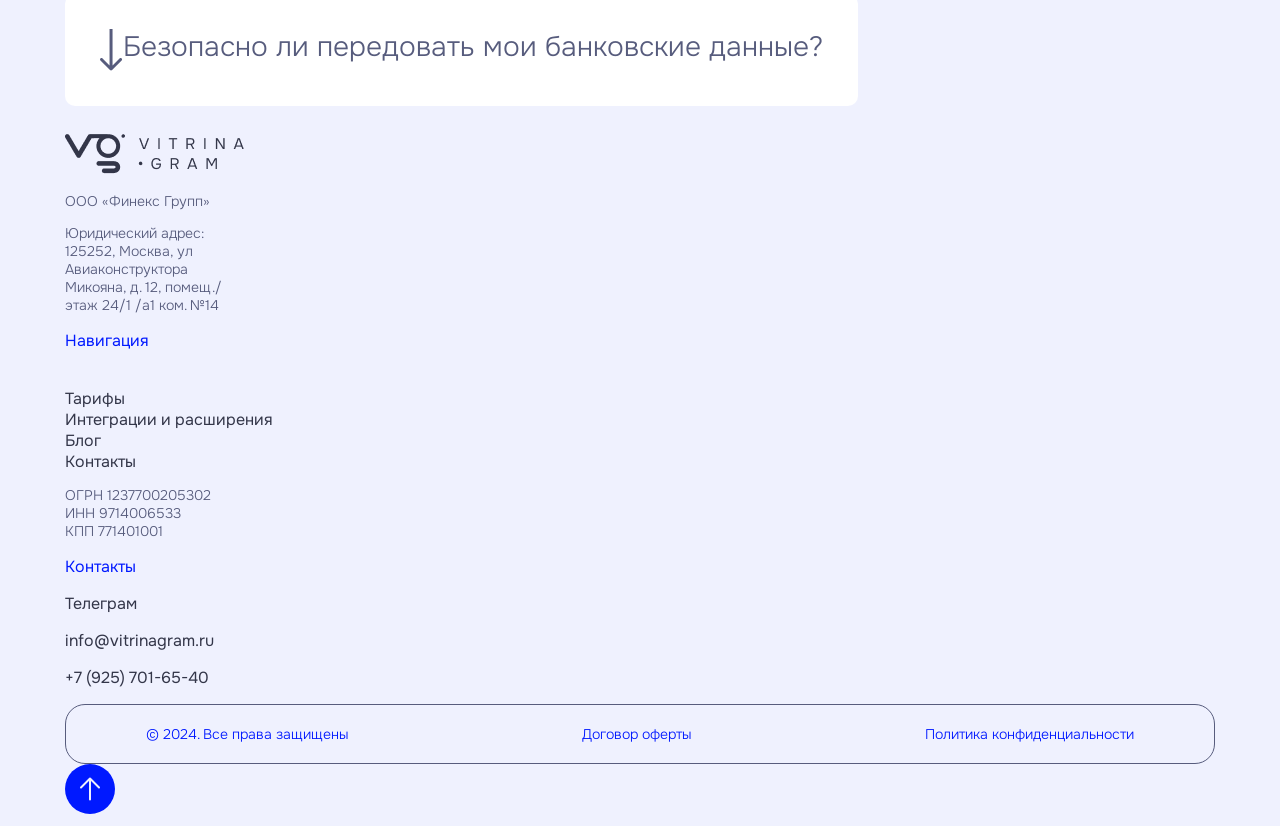
==== commit 64486358: "Add files via upload" ====
--- a/index.html
+++ b/index.html
@@ -10,10 +10,10 @@
 </head>
 
 <body>
-    <header class="header">
+    <header class="conteiner">
         <nav class="nav">
-            <a href="/"><img src="images/nazv.svg" alt="Витрина грам"></a>
             <ul class="list">
+                <a href="/"><img src="images/nazv.svg" alt="Витрина грам"></a>
                 <li class="item"><a href="123">Как создать магазин</a></li>
                 <li class="item"><a href="123">Как продавать в Telegram</a></li>
                 <li class="item"><a href="123">FAQ</a></li>
@@ -23,17 +23,24 @@
         </nav>
     </header>
 
-    <main>
+    <main class="conteiner">
         <section class="section">
-            <h1>VitrinaGram</h1>
-            <img src="images/tovar.png" alt="Загрузите фото товара" width="150" height="450">
-            <img src="images/phone1.png" alt="Телефон" width="950" height="550">
-            <img src="images/sloganpokrugu.svg" alt="Продавай покажи">
-            <h2><br>Уникальный<br>Магазин в твоём<br>telegram-канале</h2>
-            <a href="123">Создать магазин</a>
-            <img class="arrow" src="images/strelkaotvnavopr.svg" alt="Стрелка">
-            <p>40% владельцев каналов<br>в Телеграмме зарабатывают <br> на продаже товаров каждый день</p>
-            <img src="images/zvezdochka.svg" alt="Звездочка" width="15" height="15">
+            <div class="apanel">
+                <h1>VitrinaGram</h1>
+            </div>
+            <div class="seller">
+                <img class="sell" src="images/sloganpokrugu.svg" alt="Продавай покажи">
+                <img class="download" src="images/tovar.png" alt="Загрузите фото товара" width="178" height="489">
+                <img class="phoness" src="images/phone1.png" alt="Телефон" width="1500" height="900">
+            </div>
+            <div class="panel">
+                <h2><br>Уникальный<br>Магазин в твоём<br>telegram-канале</h2>
+                <a href="123">Создать магазин</a>
+                <img class="arrow" src="images/strelkaotvnavopr.svg" alt="Стрелка">
+                <p>40% владельцев каналов<br>в Телеграмме зарабатывают <br> на продаже товаров каждый день</p>
+                <img src="images/zvezdochka.svg" alt="Звездочка" width="15" height="15">
+            </div>
+            </div>
         </section>
 
         <section class="features">
@@ -139,30 +146,40 @@
 
     </main>
 
-    <footer class="questions">
+    <footer class="conteiner">
         <h1 class="other">Остались <br> вопросы?</h1>
         <div class="email-form">
             <input class="name-input" type="text" name="username" placeholder="Ваше имя">
             <input class="email-input" type="email" name="email" placeholder="Email">
             <textarea class="message-input" name="message" placeholder="Введите сообщение"></textarea>
-            <button class="submit-btn" type="submit">Отправить</button>
+            <button class="submit-btn" type="submit">Отправить вопрос</button>
+            <p class="background-text">Нажимая на кнопку , вы соглашаетесь с политикой обработки персональных данных</p>
         </div>
         <div class="adapter">
-            <p class="one"><img src="images\vniz.svg" alt="vniz"> Чем VitrinaGram отличается от других сервисов?</p>
+            <p><img src="images\vniz.svg" alt="vniz"> Чем VitrinaGram отличается от других сервисов?</p>
             <br>
-            <p class="two"><img src="images\vniz.svg" alt="vniz"> Какие возможности кроме продаж в Телеграм есть у
+            <p><img src="images\vniz.svg" alt="vniz"> Какие возможности кроме продаж в Телеграм есть у
                 VitrinaGram?</p>
             <br>
-            <p class="free"><img src="images\vniz.svg" alt="vniz"> Можно ли поменять тарифный план после создания
+            <div class="active">
+                <p><img src="images\vniz.svg" alt="vniz">Как долго занимает процесс создания магазина?</p>
+                <br>
+                <p class="backgroud-active">Процесс создания магазина обычно занимает от 1 до 3 дней - все зависит от
+                    вашего количества товаров, подключаемого пакета и имеющегося энтузиазма!</p>
+            </div>
+            <p><img src="images\vniz.svg" alt="vniz"> Можно ли поменять тарифный план после создания
                 магазина?</p>
             <br>
-            <p class="four"><img src="images\vniz.svg" alt="vniz"> Безопасно ли передовать мои банковские данные?</p>
+            <p><img src="images\vniz.svg" alt="vniz"> Безопасно ли передовать мои банковские данные?</p>
         </div>
         <div class="information">
-            <img class="image" src="images\nazv.svg" alt="vitrina">
-            <p class="additional_information">ООО «Финекс Групп»<br>Юридический адрес:<br>125252, Москва, ул <br>
+            <img class="image" src="images\nazv2.png" alt="vitrina">
+            <div class="additional_information">
+                <p>ООО «Финекс Групп»</p>
+                Юридический адрес:<br>125252, Москва, ул <br>
                 Авиаконструктора <br> Микояна, д. 12, помещ./<br>этаж 24/1
-                /а1 ком. №14</p>
+                /а1 ком. №14
+            </div>
             <p class="nav__link_active">Навигация</p>
             <nav class="nav">
                 <a class="nav__link" href="#"><br>Тарифы</a>
@@ -172,12 +189,17 @@
             </nav>
             <p class="additional_information">ОГРН 1237700205302<br>ИНН 9714006533<br>КПП 771401001</p>
             <p class="nav__link_active">Контакты</p>
-            <p class="contacts">Телеграм<br>info@vitrinagram.ru<br>+7 (925) 701-65-40</p>
+            <nav class="contacts">
+                <a href="123">Телеграм</a>
+                <p>info@vitrinagram.ru
+                <p>+7 (925) 701-65-40</p>
+            </nav>
             <div class="footer-container">
                 <a href="#" class="footer-link">© 2024. Все права защищены</a>
                 <a href="#" class="footer-link">Договор оферты</a>
                 <a href="#" class="footer-link">Политика конфиденциальности</a>
             </div>
+            <a href="123"><img src="images\vvverh.svg" alt="Вверх"></a>
         </div>
     </footer>
 </body>
--- a/styles/style.css
+++ b/styles/style.css
@@ -1,6 +1,10 @@
 .list {
-    display: inline-flex;
+    display: flex;
     list-style-type: none;
+    gap: 35px;
+    align-items: center;
+    justify-content: flex-start;
+
 }
 
 .item a {
@@ -9,8 +13,8 @@
     color: #333649;
     text-decoration: none;
     border-radius: 35px;
-    border: 2px solid #333649;
-    padding: 5px;
+    border: 1px solid #333649;
+    padding: 5px 15px 5px 15px;
     font-size: 16px;
 }
 
@@ -21,13 +25,20 @@
 .section {
     font-family: 'Onest', sans-serif;
     color: #333649;
-    text-align: left;
+    display: flex;
+    align-items: flex-start;
+    flex-wrap: wrap;
 }
 
 .section h1 {
     font-size: 214px;
     line-height: 100%;
     font-weight: 300;
+    color: #575C7D;
+    display: block;
+    justify-content: center;
+    align-items: center;
+    margin-top: 50px;
 }
 
 .section h2 {
@@ -67,6 +78,8 @@
 .features {
     background-color: #B3CDFF;
     border-radius: 29px;
+    display: flex;
+    
 }
 
 .vitrina h2 {
@@ -75,6 +88,7 @@
     font-weight: 400;
     text-align: left;
     color: #FFFFFF;
+    display: flex;
 
 }
 
@@ -137,7 +151,7 @@
 
 .choice p {
     font-family: 'Onest', sans-serif;
-    color: #575C7D;
+    color: #333649;
     font-weight: 300;
     text-align: left;
     font-size: 14px;
@@ -321,12 +335,15 @@
     display: inline-block;
 }
 
-.details {
+.details a {
     font-family: 'Onest', sans-serif;
     font-weight: 500;
     font-size: 24px;
+    color: #0019FF;
+}
+
+.details {
     text-align: center;
-    color: #0019FF;
 }
 
 .other {
@@ -334,6 +351,20 @@
     font-weight: 300;
     font-size: 150px;
     text-align: left;
+    color: #575C7D;
+}
+
+.name-input {
+    width: 100%;
+    padding: 12px 20px;
+    margin: 10px 0;
+    border: 1px solid #ddd;
+    border-radius: 8px;
+    box-sizing: border-box;
+    font-size: 16px;
+    background-color: #F7F8FF;
+    font-family: 'Onest', sans-serif, Arial, sans-serif;
+    font-weight: 400;
     color: #575C7D;
 }
 
@@ -343,7 +374,6 @@
     padding: 20px;
 }
 
-.name-input,
 .email-input {
     width: 100%;
     padding: 12px 20px;
@@ -392,36 +422,16 @@
     text-align: left;
     font-size: 28px;
     color: #575C7D;
-}
-
-.one {
+
+}
+
+.adapter p {
     border-radius: 10px;
     background-color: #FFFFFF;
     padding: 35px;
     display: inline-flex;
 }
 
-.two {
-    border-radius: 10px;
-    background-color: #FFFFFF;
-    padding: 35px;
-    display: inline-flex;
-}
-
-.free {
-    border-radius: 10px;
-    background-color: #FFFFFF;
-    padding: 35px;
-    display: inline-flex;
-}
-
-.four {
-    border-radius: 10px;
-    background-color: #FFFFFF;
-    padding: 35px;
-    display: inline-flex;
-}
-
 .additional_information {
     font-family: 'Onest', sans-serif;
     font-weight: 300;
@@ -438,7 +448,7 @@
     color: #0019FF;
 }
 
-.nav a{
+.nav a {
     font-family: 'Onest', sans-serif;
     font-weight: 400;
     font-size: 16px;
@@ -448,29 +458,124 @@
     list-style-type: none;
 }
 
-.contacts {
-    font-family: 'Onest', sans-serif;
-    font-weight: 400;
-    font-size: 16px;
-    text-align: left;
-    color: #333649;
-}
+.contacts a {
+    font-family: 'Onest', sans-serif;
+    font-weight: 400;
+    font-size: 16px;
+    text-align: left;
+    color: #333649;
+    text-decoration: none;
+}
+
+.contacts p {
+    font-family: 'Onest', sans-serif;
+    font-weight: 400;
+    font-size: 16px;
+    text-align: left;
+    color: #333649;
+    text-decoration: none;
+}
+
 .footer-container {
-  max-width: 1200px;
-  margin: 0 auto;
-  display: flex; 
-  justify-content: space-between;
-  align-items: center; 
-  border-radius: 20px;
-  background-color: #EFF1FE;
-  border: 2px solid #333649;
-  padding:  20px 80px 20px 80px;
+    max-width: 1200px;
+    margin: 0 auto;
+    display: flex;
+    justify-content: space-between;
+    align-items: center;
+    border-radius: 20px;
+    background-color: #EFF1FE;
+    border: 1px solid #575C7D;
+    padding: 20px 80px 20px 80px;
 }
 
 .footer-link {
-  color: #0019FF;
-  text-decoration: none;
-  font-family: 'Onest', sans-serif;
-  font-weight: 300;
-  font-size: 14px;
-}+    color: #0019FF;
+    text-decoration: none;
+    font-family: 'Onest', sans-serif;
+    font-weight: 300;
+    font-size: 14px;
+}
+
+.name-input::placeholder {
+    font-family: 'Onest', sans-serif;
+    font-weight: 400;
+    color: #575C7D;
+    background-color: #F7F8FF;
+    font-size: 16px;
+
+}
+
+.email-input::placeholder {
+    font-family: 'Onest', sans-serif;
+    font-weight: 400;
+    color: #575C7D;
+    background-color: #F7F8FF;
+    font-size: 16px;
+}
+
+textarea::placeholder {
+    font-family: 'Onest', sans-serif;
+    font-weight: 400;
+    color: #575C7D;
+    background-color: #F7F8FF;
+    font-size: 16px;
+}
+
+.background-text {
+    font-family: 'Onest', sans-serif;
+    font-weight: 300;
+    font-size: 14px;
+    text-align: left;
+    color: #B3CDFF;
+    padding: 12px 20px;
+    border: none;
+    border-radius: 8px;
+    cursor: pointer;
+    font-size: 16px;
+    width: 100%;
+    margin-top: 10px;
+}
+
+.conteiner {
+    width: 1150px;
+    margin: 0 auto;
+    margin-top: 50px;
+    flex-wrap:wrap ;
+}
+.phoness{
+    margin-left: -239px;
+    margin-top: -852px;
+}
+.panel{
+    margin-left: 700px;
+    margin-top: -650px;
+}
+.seller{
+    margin-top: -100px;
+}
+.sell{
+    margin-left: 82px;
+    margin-right: -84px;
+    margin-top: 100px;
+}
+/*
+.sell{
+    margin-left: 170px;
+    margin-right: -70px;
+    margin-top: 100px;
+}
+.download{
+    margin-left: 33px;
+    margin-right: 0px;
+    margin-top: -54px;
+}
+.list li{
+    position: relative;
+    left: 90px;
+}
+
+.phoness{
+    margin-left: -327px;
+    margin-top: -73px;
+}
+
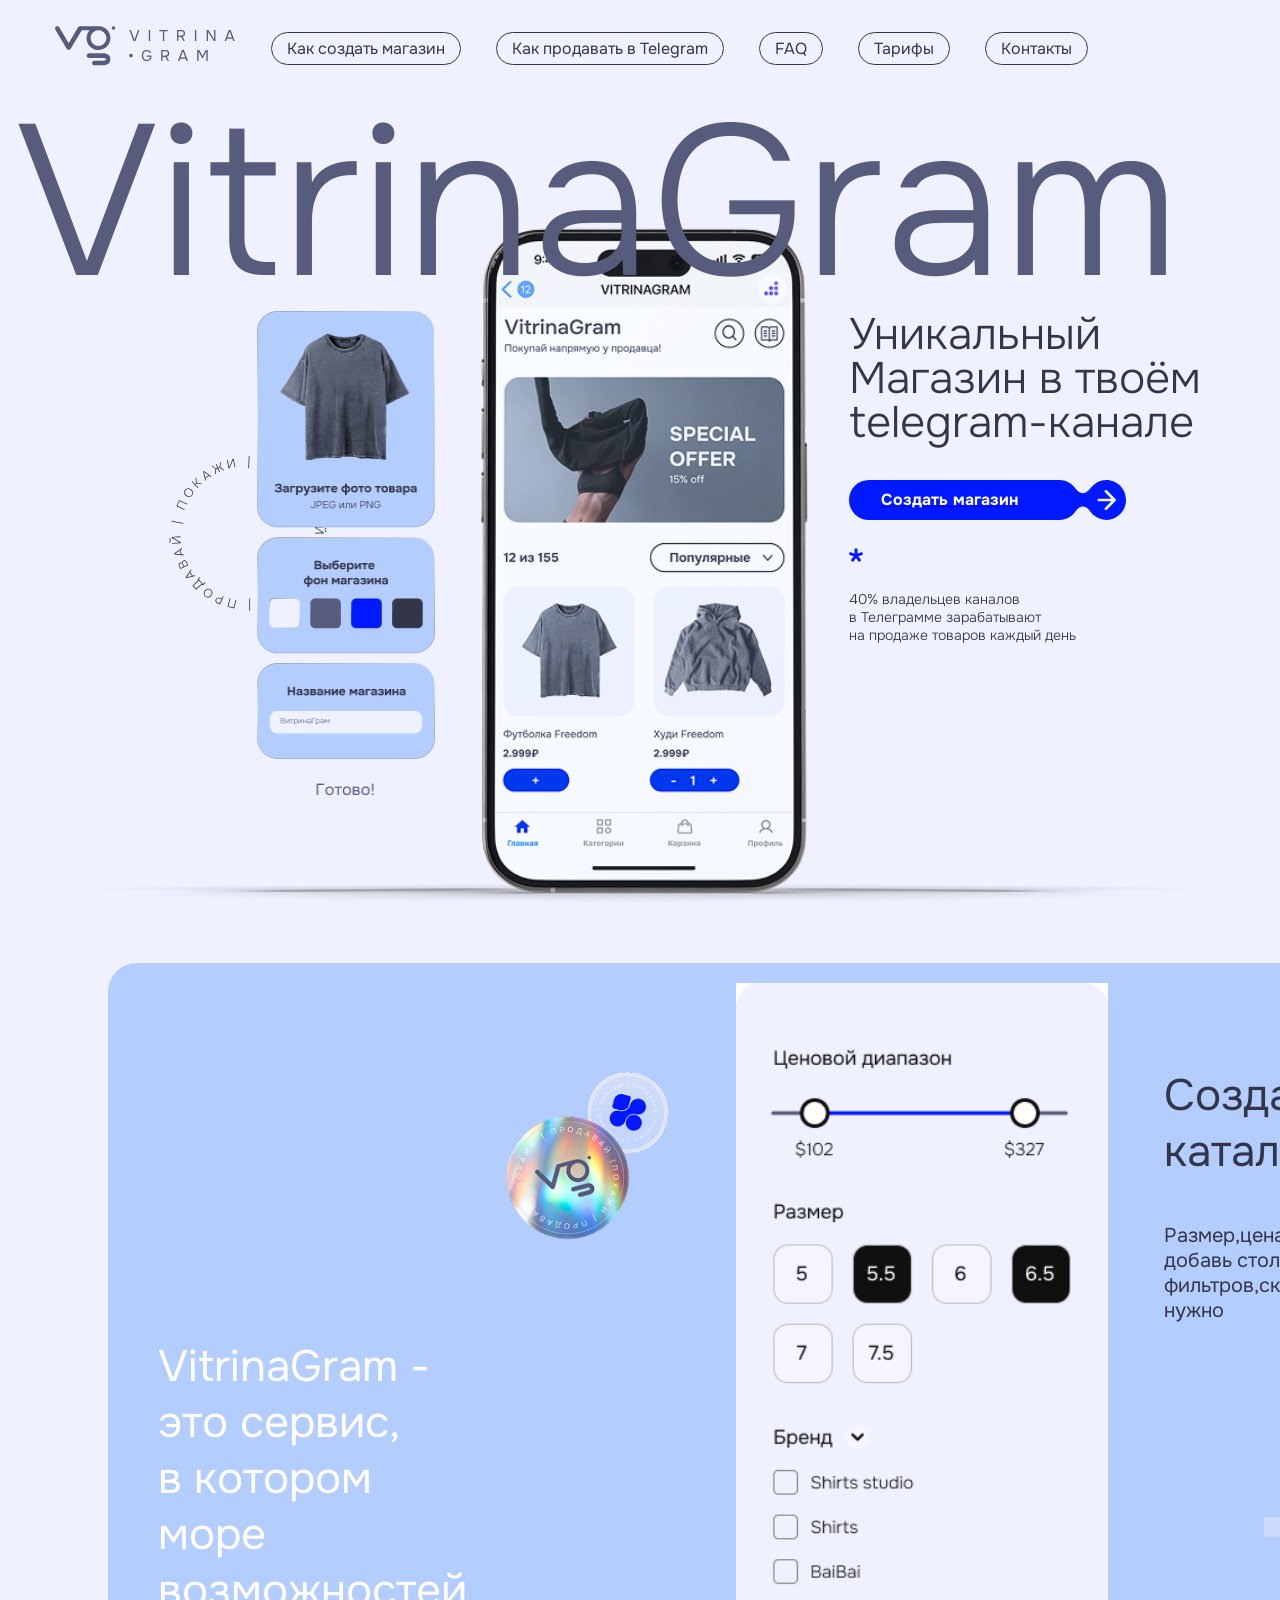
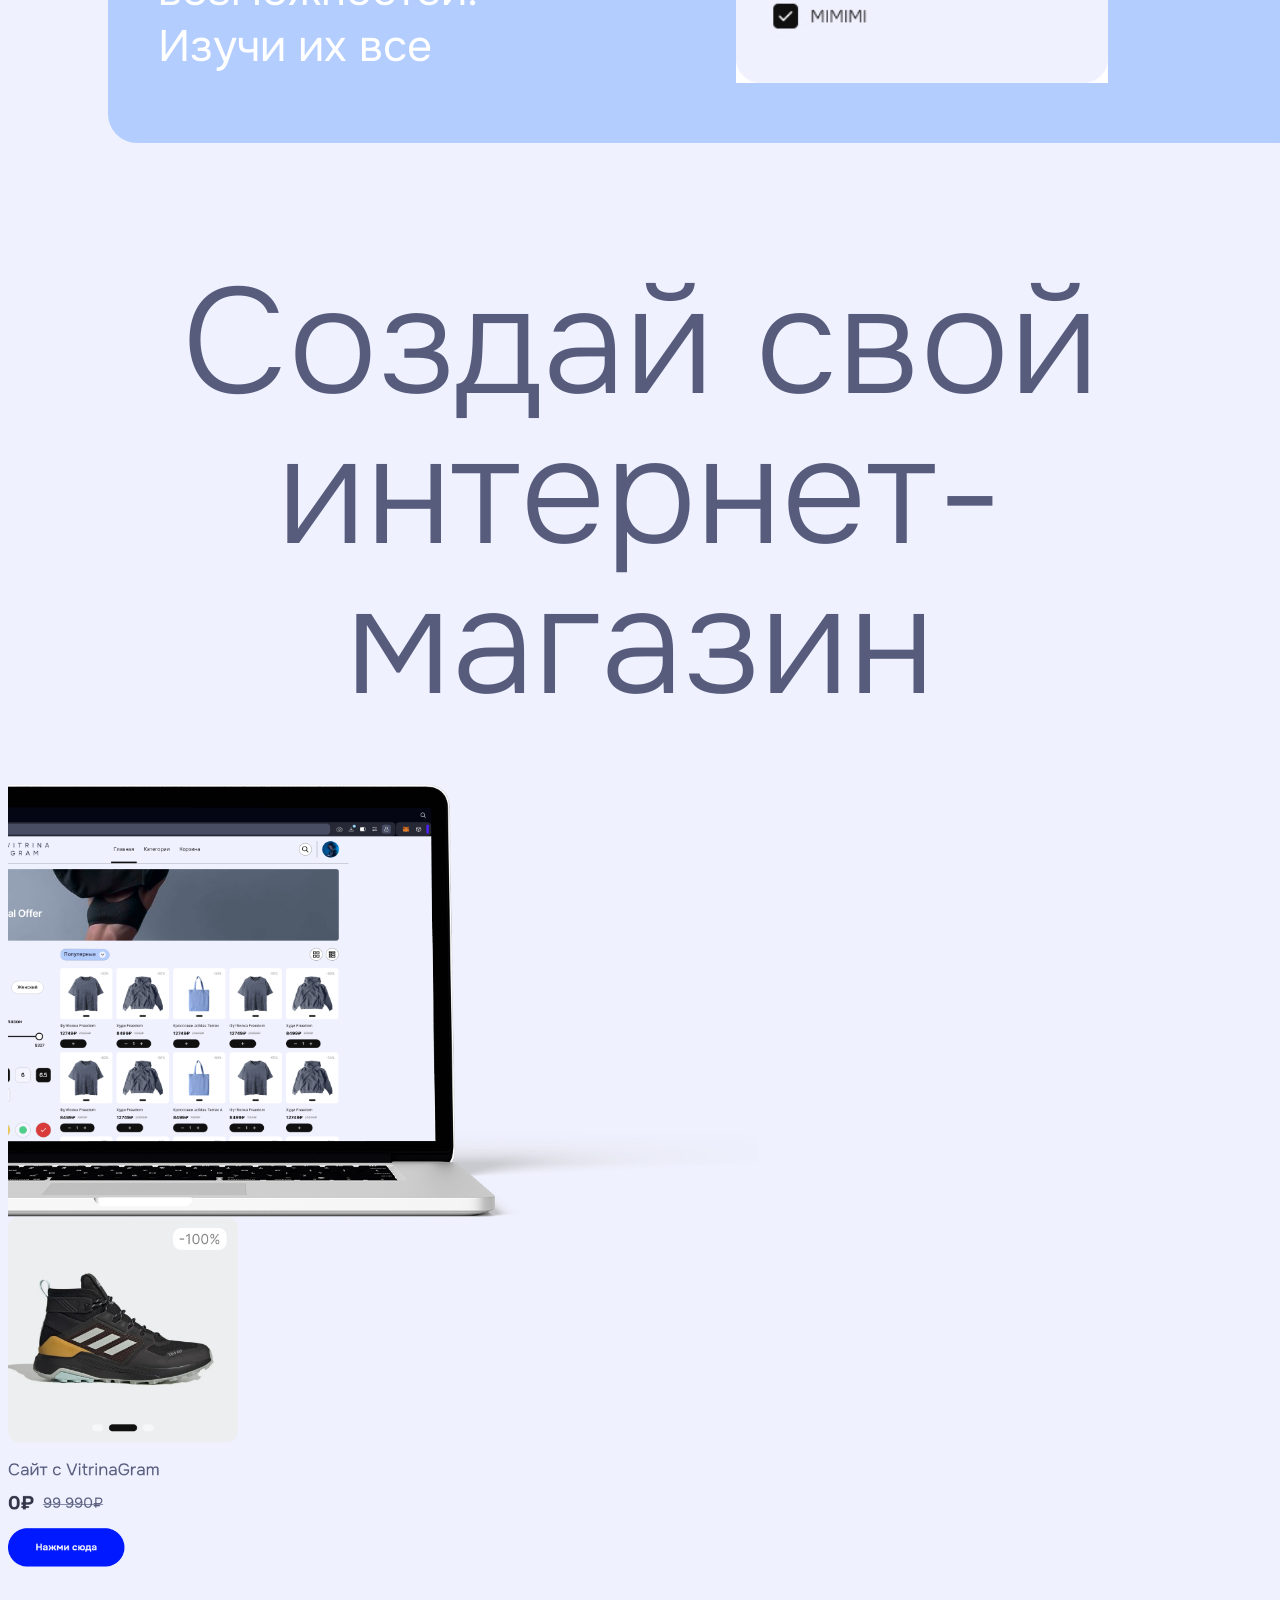
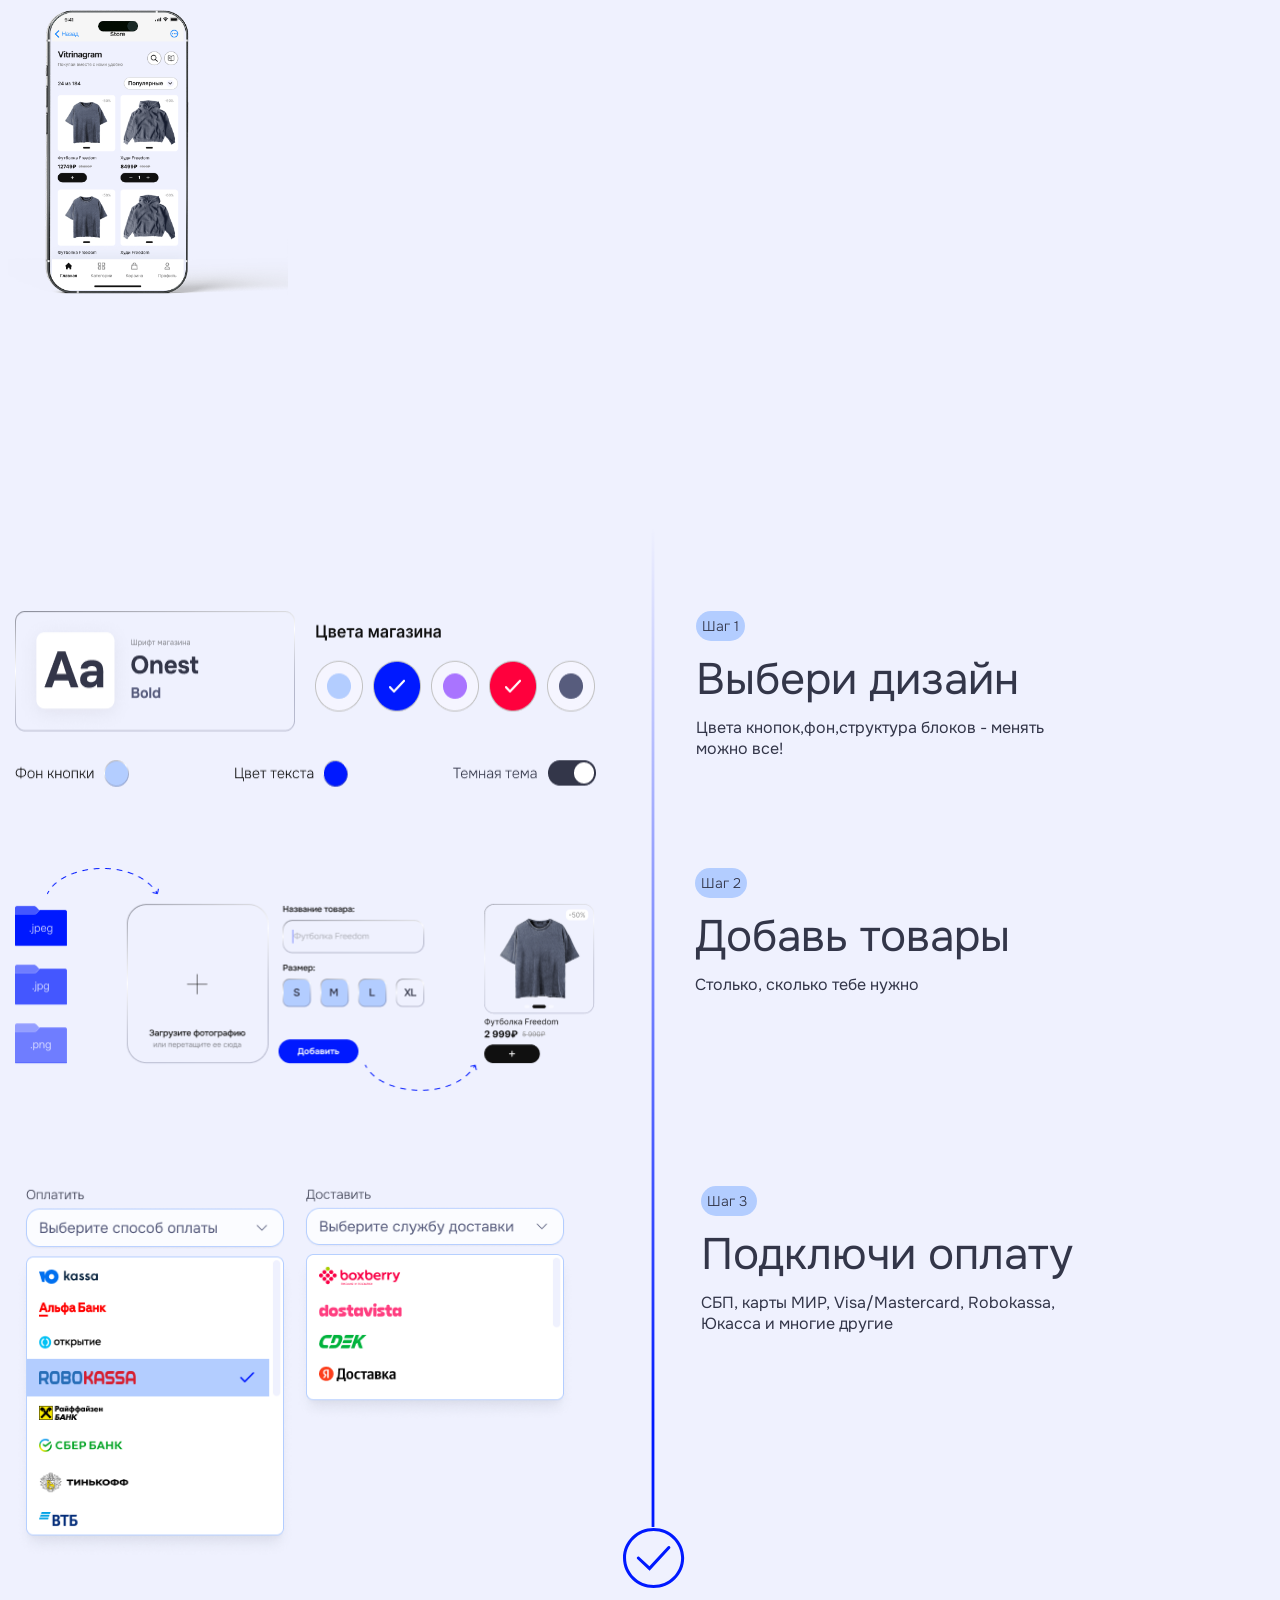
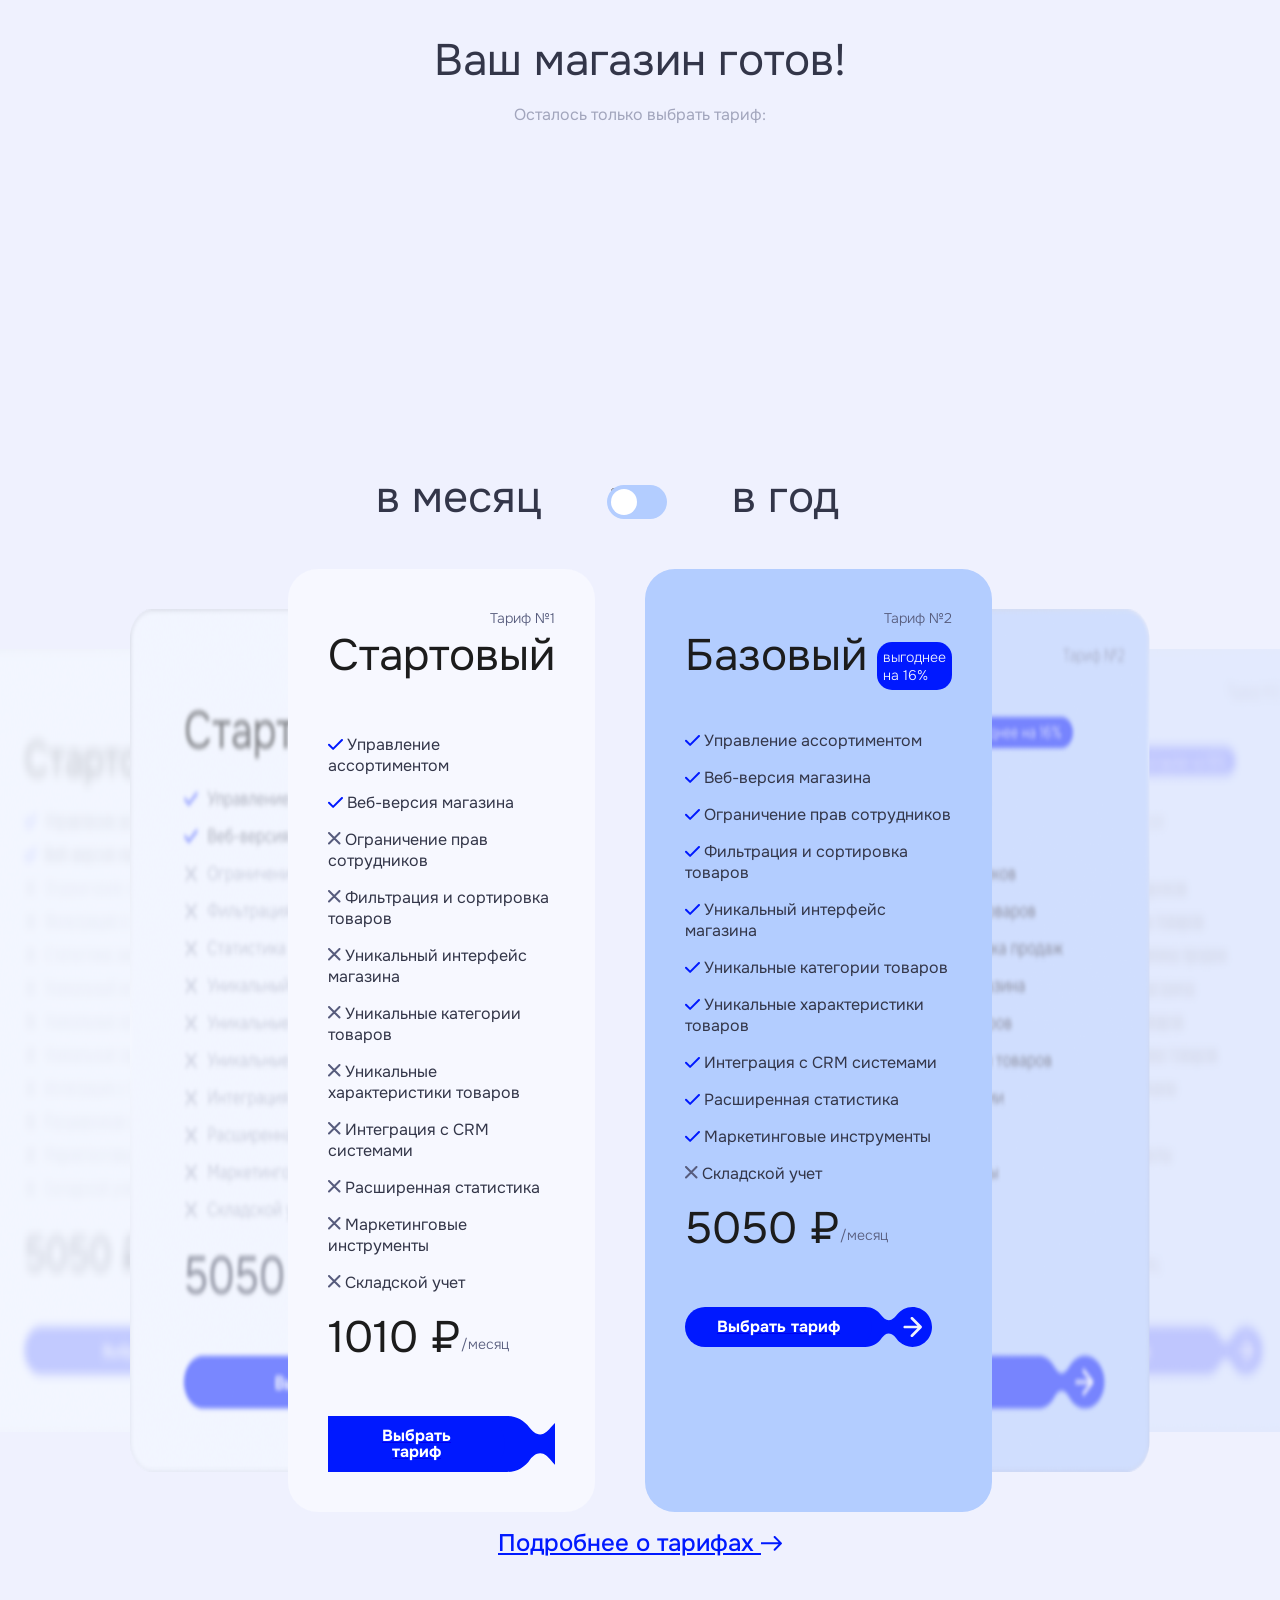
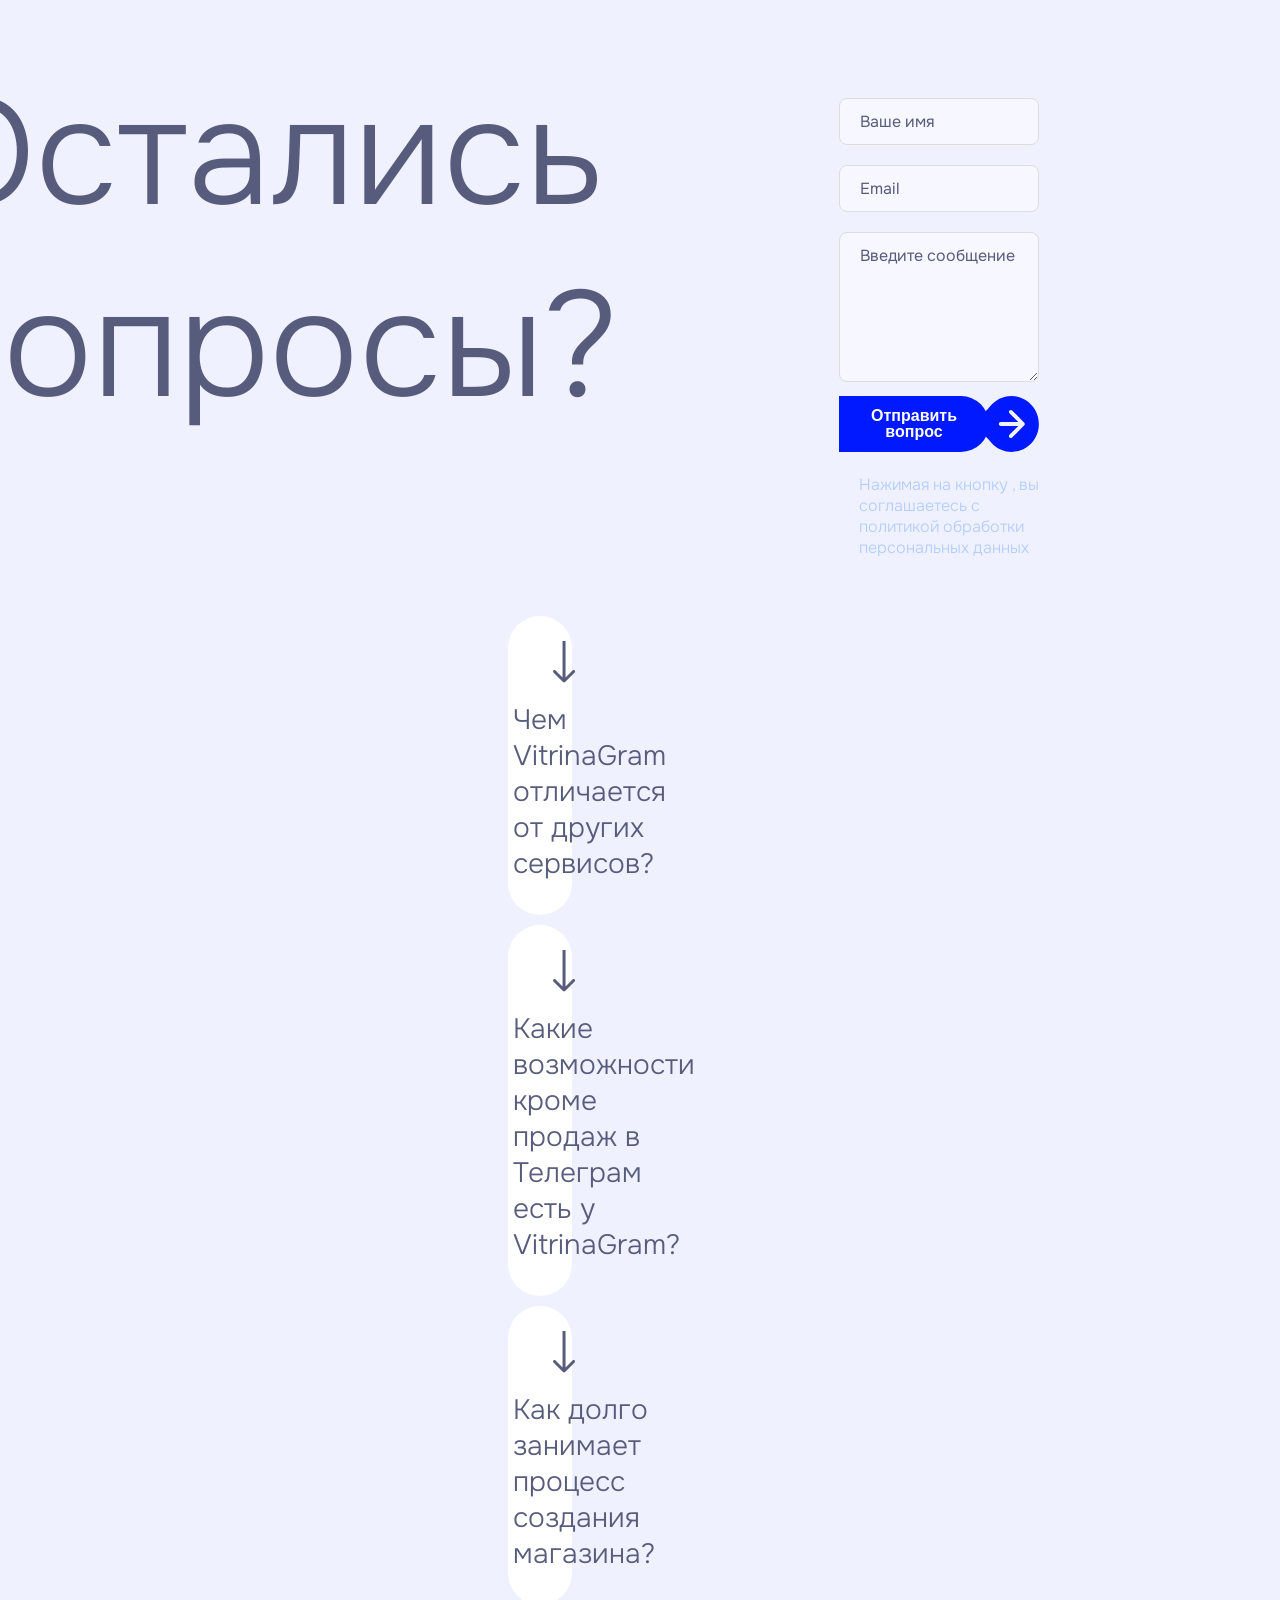
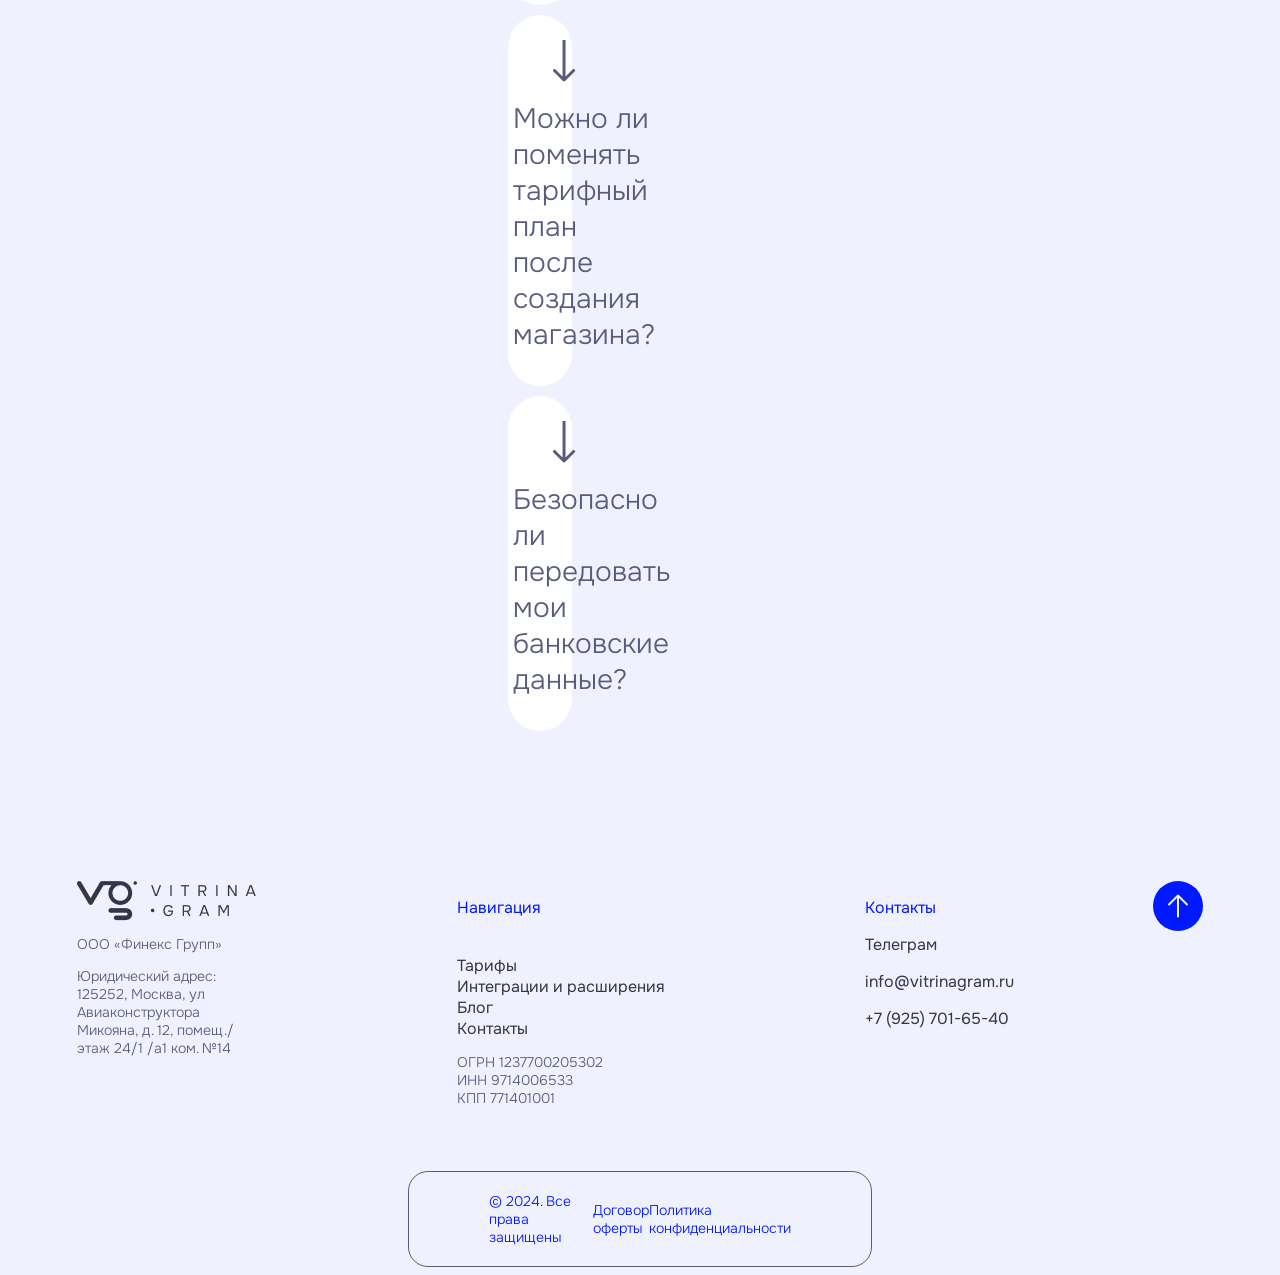
==== commit 617143d7: "Add files via upload" ====
--- a/index.html
+++ b/index.html
@@ -10,120 +10,154 @@
 </head>
 
 <body>
-    <header class="conteiner">
-        <nav class="nav">
-            <ul class="list">
-                <a href="/"><img src="images/nazv.svg" alt="Витрина грам"></a>
-                <li class="item"><a href="123">Как создать магазин</a></li>
-                <li class="item"><a href="123">Как продавать в Telegram</a></li>
-                <li class="item"><a href="123">FAQ</a></li>
-                <li class="item"><a href="123">Тарифы</a></li>
-                <li class="item"><a href="123">Контакты</a></li>
-            </ul>
-        </nav>
+    <header class="global-conteiner">
+        <div class="conteiner">
+            <nav class="nav">
+                <ul class="list">
+                    <a href="/"><img src="images/nazv.svg" alt="Витрина грам"></a>
+                    <li class="item"><a href="123">Как создать магазин</a></li>
+                    <li class="item"><a href="123">Как продавать в Telegram</a></li>
+                    <li class="item"><a href="123">FAQ</a></li>
+                    <li class="item"><a href="123">Тарифы</a></li>
+                    <li class="item"><a href="123">Контакты</a></li>
+                </ul>
+            </nav>
+        </div>
     </header>
 
-    <main class="conteiner">
-        <section class="section">
-            <div class="apanel">
+    <div class="global-conteiner">
+        <div class="conteiner">
+            <section class="section">
                 <h1>VitrinaGram</h1>
-            </div>
-            <div class="seller">
-                <img class="sell" src="images/sloganpokrugu.svg" alt="Продавай покажи">
-                <img class="download" src="images/tovar.png" alt="Загрузите фото товара" width="178" height="489">
-                <img class="phoness" src="images/phone1.png" alt="Телефон" width="1500" height="900">
-            </div>
-            <div class="panel">
-                <h2><br>Уникальный<br>Магазин в твоём<br>telegram-канале</h2>
-                <a href="123">Создать магазин</a>
-                <img class="arrow" src="images/strelkaotvnavopr.svg" alt="Стрелка">
-                <p>40% владельцев каналов<br>в Телеграмме зарабатывают <br> на продаже товаров каждый день</p>
-                <img src="images/zvezdochka.svg" alt="Звездочка" width="15" height="15">
-            </div>
-            </div>
-        </section>
-
+                <div class="seller">
+                    <img class="sell" src="images/sloganpokrugu.svg" alt="Продавай покажи">
+                    <img class="download" src="images/tovar.png" alt="Загрузите фото товара" width="178" height="489">
+                    <img class="phoness" src="images/phone1.png" alt="Телефон" width="1500" height="900">
+                    <div class="panel">
+                        <h2><br>Уникальный<br>Магазин в твоём<br>telegram-канале</h2>
+                        <a class="create_shop" href="123"><span>Создать магазин</span></a>
+                        <div class="create">
+                            <img src="images/zvezdochka.svg" alt="Звездочка" width="15" height="15">
+                            <p>40% владельцев каналов<br>в Телеграмме зарабатывают <br> на продаже товаров каждый день
+                            </p>
+                        </div>
+                    </div>
+                </div>
+            </section>
+        </div>
+    </div>
+    <div class="conteinertwo">
         <section class="features">
             <div class="vitrina">
                 <h2>VitrinaGram - <br>это сервис,<br>в котором море<br> возможностей.<br class="colors">Изучи их все
                 </h2>
-                <img src="images/ikon.png" alt="Иконка" width="100" height="100">
-                <img src="images/ikonvg.png" alt="Иконка vg" width="150" height="150">
-                <img src="images/sendiap.jpg" alt="Ценовой диапозон" width="400" height="700">
-            </div>
+            </div>
+            <div class="ikonki">
+                <img class="ikon" src="images/ikon.png" alt="Иконка" width="100" height="100">
+                <img class="ikonvg" src="images/ikonvg.png" alt="Иконка vg" width="150" height="150">
+            </div>
+            <img class="sendiap" src="images/sendiap.jpg" alt="Ценовой диапозон" width="400" height="700">
             <div class="catalog">
-                <h2>Создавай<br> каталоги</h2>
-                <p>Размер,цена,пол - добавь столько<br> фильтров,сколько тебе нужно</p>
+                <p class="create">Создавай<br> каталоги</з>
+                <p class="size">Размер,цена,пол - добавь столько<br> фильтров,сколько тебе нужно</p>
+
+            </div>
+            <div class="arrow">
                 <img src="images/strelkabel.svg" alt="Стрелка" width="150" height="150">
             </div>
             <div class="statistics">
-                <h2>Отслеживай <br> статистику</h2>
-                <p>В твоём распоряжении личный<br> кабинет со всеми показателями</p>
+                <p class="track">Отслеживай <br> статистику</p>
+                <p class="order">В твоём распоряжении личный<br> кабинет со всеми показателями</p>
+            </div>
+            <div class="personal_accaunt">
                 <img src="images/ikonkasprava.png" alt="Иконки справа">
             </div>
         </section>
-
-        <section class="block">
-            <h2>Создай свой<br> интернет-магазин</h2>
-            <img src="images/comp1.png" alt="Компьютер" width="750" height="450">
+    </div>
+
+    <section class="block">
+        <h2>Создай свой<br> интернет-магазин</h2>
+        <div class="conteiner">
+            <img class="pk" src="images/comp1.png" alt="Компьютер" width="750" height="450">
             <img src="images/kross.png" alt="Кросовок" width="230" height="350">
             <img src="images/phone.png" alt="Телефон2" width="280" height="350">
+        </div>
+    </section>
+    <div class="global-conteiner">
+        <section class="choice">
+            <img class="check_mark" src="images/poloska.svg" alt="Полоска" width="1076" height="1000">
+            <div class="design">
+                <img class="check" src="images/shag1.png" alt="Цвета магазина" width="581" height="182">
+                <div class="step_one">
+                    <p class="step">Шаг 1</p>
+                    <p class="choise">Выбери дизайн</p>
+                    <p class="change">Цвета кнопок,фон,структура блоков - менять<br> можно все!</p>
+                </div>
+            </div>
+            <div class="products">
+                <img class="check" src="images/shag2.png" alt="Добавить товар" width="580" height="223">
+                <div class="step_two">
+                    <p class="step">Шаг 2</p>
+                    <p class="choise">Добавь товары</p>
+                    <p class="change">Столько, сколько тебе нужно</p>
+                </div>
+            </div>
+            <div class="payment">
+                <img class="check" src="images/shag3.png" alt="Оплатить" width="280" height="372">
+                <img class="check" src="images/shag31.png" alt="Доставить" width="280" height="236">
+                <div class="step_three">
+                    <p class="step">Шаг 3</p>
+                    <p class="choise">Подключи оплату</p>
+                    <p class="change">СБП, карты МИР, Visa/Mastercard, Robokassa, <br>Юкасса и многие другие</p>
+                </div>
+            </div>
+            <img class="mark_circle" src="images\alochka.svg" alt="Галочка в конце">
+            <p class="add">Ваш магазин готов!</p>
+            <p class="need">Осталось только выбрать тариф:</p>
         </section>
-        <section class="choice">
-            <img src="images/poloska.svg" alt="Полоска" width="1076" height="1000">
-            <div class="design">
-                <img src="images/shag1.png" alt="Цвета магазина" width="581" height="182">
-                <p>Шаг 1</p>
-                <h2>Выбери дизайн</h2>
-                <h3>Цвета кнопок,фон,структура блоков - менять<br> можно все!</h3>
-            </div>
-            <div class="products">
-                <img src="images/shag2.png" alt="Добавить товар" width="580" height="223">
-                <p>Шаг 2</p>
-                <h2>Добавь товары</h2>
-                <h3>Столько, сколько тебе нужно</h3>
-            </div>
-            <div class="payment">
-                <img src="images/shag3.png" alt="Оплатить" width="280" height="372">
-                <img src="images/shag31.png" alt="Доставить" width="280" height="236">
-                <p>Шаг 3</p>
-                <h2>Подключи оплату</h2>
-                <h3>СБП, карты МИР, Visa/Mastercard, Robokassa, <br>Юкасса и многие другие</h3>
-            </div>
-            <h4>Ваш магазин готов!</h4>
-            <h5>Осталось только выбрать тариф:</h5>
-        </section>
-        <section class="rate">
-            <div class="period">
-                <h2>в месяц</h2>
-                <label class="switch">
-                    <input type="checkbox">
-                    <span class="slider"></span>
-                </label>
-                <h2>в год</h2>
-            </div>
+    </div>
+    <section class="rate">
+        <div class="period">
+            <p class="month_year">в месяц</p>
+            <label class="switch">
+                <input type="checkbox">
+                <span class="slider"></span>
+            </label>
+            <p class="month_year">в год</p>
+        </div>
+
+        <div class="tarif_plan">
+            <img class="start-background-two" src="images\start2.png" alt="Стартовый">
+            <img class="start-background" src="images\start1.png" alt="Стартовый">
+
             <div class="starting">
-                <p class="rate-item">Тариф №1</p>
-                <p class="start">Стартовый</p>
+                <p class="rate-items">Тариф №1</p>
+                <p class="start-base">Стартовый</p>
                 <p class="items"><img src="images/galochka.svg" alt="Галочка"> Управление ассортиментом</p>
                 <p class="items"><img src="images/galochka.svg" alt="Галочка"> Веб-версия магазина</p>
-                <p class="list-item"><img src="images/krest.svg" alt="Галочка"> Ограничение прав сотрудников</p>
-                <p class="list-item"><img src="images/krest.svg" alt="Галочка"> Фильтрация и сортировка товаров</p>
-                <p class="list-item"><img src="images/krest.svg" alt="Галочка"> Уникальный интерфейс магазина</p>
-                <p class="list-item"><img src="images/krest.svg" alt="Галочка"> Уникальные категории товаров</p>
-                <p class="list-item"><img src="images/krest.svg" alt="Галочка"> Уникальные характеристики товаров</p>
-                <p class="list-item"><img src="images/krest.svg" alt="Галочка"> Интеграция с CRM системами</p>
-                <p class="list-item"><img src="images/krest.svg" alt="Галочка"> Расширенная статистика</p>
-                <p class="list-item"><img src="images/krest.svg" alt="Галочка"> Маркетинговые инструменты</p>
-                <p class="list-item"><img src="images/krest.svg" alt="Крест"> Складской учет</p>
-                <p class="start">1010 ₽</p>
-                <p class="rate-item">/месяц</p>
-                <a href="11">Выбрать тариф</a>
-            </div>
+                <p class="items-base"><img src="images/krest.svg" alt="Галочка"> Ограничение прав сотрудников</p>
+                <p class="items-base"><img src="images/krest.svg" alt="Галочка"> Фильтрация и сортировка товаров</p>
+                <p class="items-base"><img src="images/krest.svg" alt="Галочка"> Уникальный интерфейс магазина</p>
+                <p class="items-base"><img src="images/krest.svg" alt="Галочка"> Уникальные категории товаров</p>
+                <p class="items-base"><img src="images/krest.svg" alt="Галочка"> Уникальные характеристики товаров</p>
+                <p class="items-base"><img src="images/krest.svg" alt="Галочка"> Интеграция с CRM системами</p>
+                <p class="items-base"><img src="images/krest.svg" alt="Галочка"> Расширенная статистика</p>
+                <p class="items-base"><img src="images/krest.svg" alt="Галочка"> Маркетинговые инструменты</p>
+                <p class="items-base"><img src="images/krest.svg" alt="Крест"> Складской учет</p>
+                <div class="price">
+                    <p class="start-base">1010 ₽</p>
+                    <p class="rate-item">/месяц</p>
+
+                </div>
+                <a class="tariff" href="11"><span>Выбрать тариф</span></a>
+            </div>
+
             <div class="base">
-                <p class="rate-item-base">Тариф №2</p>
-                <p class="start-base">Базовый</p>
-                <p class="benefit">выгоднее на 16%</p>
+                <p class="rate-items">Тариф №2</p>
+                <div class="benefits">
+                    <p class="start-base">Базовый</p>
+                    <p class="benefit">выгоднее на 16%</p>
+                </div>
                 <p class="items-base"><img src="images/galochka.svg" alt="Галочка"> Управление ассортиментом</p>
                 <p class="items-base"><img src="images/galochka.svg" alt="Галочка"> Веб-версия магазина</p>
                 <p class="items-base"><img src="images/galochka.svg" alt="Галочка"> Ограничение прав сотрудников</p>
@@ -135,72 +169,106 @@
                 <p class="items-base"><img src="images/galochka.svg" alt="Галочка"> Интеграция с CRM системами</p>
                 <p class="items-base"><img src="images/galochka.svg" alt="Галочка"> Расширенная статистика</p>
                 <p class="items-base"><img src="images/galochka.svg" alt="Галочка"> Маркетинговые инструменты</p>
-                <p class="list-item-base"><img src="images/krest.svg" alt="Крест"> Складской учет</p>
-                <p class="start-base">5050 ₽</p>
-                <p class="rate-item-base">/месяц</p>
-                <a href="11">Выбрать тариф</a>
-            </div>
-            <h2 class="details"><a href="123">Подробнее о тарифах <img src="images/strelkasintyaa.svg"
-                        alt="Стрелка"></a></h2>
-        </section>
+                <p class="items-base"><img src="images/krest.svg" alt="Крест"> Складской учет</p>
+                <div class="price">
+                    <p class="start-base">5050 ₽</p>
+                    <p class="rate-item">/месяц</p>
+                </div>
+                <a class="tariff" href="11"><span>Выбрать тариф</span></a>
+            </div>
+
+            <img class="start-background-base" src="images\base1.png" alt="Базовый">
+            <img class="start-background-base-two" src="images\baze2.png" alt="Базовый">
+        </div>
+
+        <p class="details"><a href="123">Подробнее о тарифах <img src="images/strelkasintyaa.svg" alt="Стрелка"></a>
+        </p>
+    </section>
 
     </main>
 
-    <footer class="conteiner">
-        <h1 class="other">Остались <br> вопросы?</h1>
-        <div class="email-form">
-            <input class="name-input" type="text" name="username" placeholder="Ваше имя">
-            <input class="email-input" type="email" name="email" placeholder="Email">
-            <textarea class="message-input" name="message" placeholder="Введите сообщение"></textarea>
-            <button class="submit-btn" type="submit">Отправить вопрос</button>
-            <p class="background-text">Нажимая на кнопку , вы соглашаетесь с политикой обработки персональных данных</p>
-        </div>
+    <footer class="cont">
+        <div class="questions">
+            <p class="other">Остались <br> вопросы?</з>
+            <div class="email-form">
+                <input class="name-input" type="text" name="username" placeholder="Ваше имя">
+                <input class="email-input" type="email" name="email" placeholder="Email">
+                <textarea class="message-input" name="message" placeholder="Введите сообщение"></textarea>
+                <button class="submit-btn" type="submit"><span>Отправить вопрос</span></button>
+                <p class="background-text">Нажимая на кнопку , вы соглашаетесь с политикой обработки персональных данных
+                </p>
+            </div>
+        </div>
+
         <div class="adapter">
-            <p><img src="images\vniz.svg" alt="vniz"> Чем VitrinaGram отличается от других сервисов?</p>
-            <br>
-            <p><img src="images\vniz.svg" alt="vniz"> Какие возможности кроме продаж в Телеграм есть у
-                VitrinaGram?</p>
-            <br>
-            <div class="active">
-                <p><img src="images\vniz.svg" alt="vniz">Как долго занимает процесс создания магазина?</p>
-                <br>
-                <p class="backgroud-active">Процесс создания магазина обычно занимает от 1 до 3 дней - все зависит от
-                    вашего количества товаров, подключаемого пакета и имеющегося энтузиазма!</p>
-            </div>
-            <p><img src="images\vniz.svg" alt="vniz"> Можно ли поменять тарифный план после создания
-                магазина?</p>
-            <br>
-            <p><img src="images\vniz.svg" alt="vniz"> Безопасно ли передовать мои банковские данные?</p>
-        </div>
+            <div class="active">
+                <p><img class="down-arrow" src="images\vniz.svg" alt="vniz"> Чем VitrinaGram отличается от других
+                    сервисов?</p>
+                <br>
+            </div>
+            <div class="active">
+                <p><img class="down-arrow" src="images\vniz.svg" alt="vniz"> Какие возможности кроме продаж в Телеграм
+                    есть у
+                    VitrinaGram?</p>
+                <br>
+            </div>
+            <div class="active">
+                <div class="wrap">
+                    <p><img class="down-arrow" src="images\vniz.svg" alt="vniz"> Как долго занимает процесс создания
+                        магазина?</p>
+                </div>
+            </div>
+            <div class="active">
+                <p><img class="down-arrow" src="images\vniz.svg" alt="vniz"> Можно ли поменять тарифный план после
+                    создания
+                    магазина?</p>
+                <br>
+            </div>
+            <div class="active">
+                <p><img class="down-arrow" src="images\vniz.svg" alt="vniz"> Безопасно ли передовать мои банковские
+                    данные?</p>
+                <br>
+            </div>
+        </div>
+
         <div class="information">
-            <img class="image" src="images\nazv2.png" alt="vitrina">
-            <div class="additional_information">
-                <p>ООО «Финекс Групп»</p>
-                Юридический адрес:<br>125252, Москва, ул <br>
-                Авиаконструктора <br> Микояна, д. 12, помещ./<br>этаж 24/1
-                /а1 ком. №14
-            </div>
-            <p class="nav__link_active">Навигация</p>
-            <nav class="nav">
-                <a class="nav__link" href="#"><br>Тарифы</a>
-                <a class="nav__link" href="#"><br>Интеграции и расширения</a>
-                <a class="nav__link" href="#"><br>Блог</a>
-                <a class="nav__link" href="#"><br>Контакты</a>
-            </nav>
-            <p class="additional_information">ОГРН 1237700205302<br>ИНН 9714006533<br>КПП 771401001</p>
-            <p class="nav__link_active">Контакты</p>
-            <nav class="contacts">
-                <a href="123">Телеграм</a>
-                <p>info@vitrinagram.ru
-                <p>+7 (925) 701-65-40</p>
-            </nav>
-            <div class="footer-container">
-                <a href="#" class="footer-link">© 2024. Все права защищены</a>
-                <a href="#" class="footer-link">Договор оферты</a>
-                <a href="#" class="footer-link">Политика конфиденциальности</a>
-            </div>
-            <a href="123"><img src="images\vvverh.svg" alt="Вверх"></a>
-        </div>
+            <div class="separate">
+                <div class="additional_information">
+                    <img class="image" src="images\nazv2.png" alt="vitrina">
+                    <p>ООО «Финекс Групп»</p>
+                    Юридический адрес:<br>125252, Москва, ул <br>
+                    Авиаконструктора <br> Микояна, д. 12, помещ./<br>этаж 24/1
+                    /а1 ком. №14
+                </div>
+                <div class="navigation">
+                    <p class="nav__link_active">Навигация</p>
+                    <nav class="nav">
+                        <a class="nav__link" href="#"><br>Тарифы</a>
+                        <a class="nav__link" href="#"><br>Интеграции и расширения</a>
+                        <a class="nav__link" href="#"><br>Блог</a>
+                        <a class="nav__link" href="#"><br>Контакты</a>
+                    </nav>
+                    <p class="ogrn">ОГРН 1237700205302<br>ИНН 9714006533<br>КПП 771401001</p>
+                </div>
+                <div class="contact">
+                    <p class="nav__link_active">Контакты</p>
+                    <nav class="contacts">
+                        <a href="123">Телеграм</a>
+                        <p>info@vitrinagram.ru
+                        <p>+7 (925) 701-65-40</p>
+                    </nav>
+                </div>
+            </div>
+            <a class="up" href="123"><img src="images\vvverh.svg" alt="Вверх"></a>
+        </div>
+        <div class="footer-container">
+            <a href="#" class="footer-link">© 2024. Все права защищены</a>
+            <a href="#" class="footer-link">Договор оферты</a>
+            <a href="#" class="footer-link">Политика конфиденциальности</a>
+        </div>
+
+        </div>
+    </footer>
     </footer>
 </body>
 
--- a/styles/style.css
+++ b/styles/style.css
@@ -22,23 +22,12 @@
     background-color: #EFF1FE;
 }
 
-.section {
-    font-family: 'Onest', sans-serif;
-    color: #333649;
-    display: flex;
-    align-items: flex-start;
-    flex-wrap: wrap;
-}
-
 .section h1 {
     font-size: 214px;
     line-height: 100%;
     font-weight: 300;
     color: #575C7D;
-    display: block;
-    justify-content: center;
-    align-items: center;
-    margin-top: 50px;
+    margin: 0;
 }
 
 .section h2 {
@@ -53,18 +42,27 @@
     font-weight: 300;
 }
 
-.section a {
-    font-family: 'Onest', sans-serif;
+.create_shop {
+    font-family: 'Onest', sans-serif;
+    text-align: center;
+    border: none;
+    background-color: transparent;
+    background-image: url("../images/button-with-arrow-right.svg");
+    background-size: auto 100%;
+    background-position: 50px;
+    background-repeat: no-repeat;
+    padding: 0 50px 0 0;
+    display: flex;
+}
+
+.create_shop span {
+    font-size: 16px;
+    line-height: 100%;
     font-weight: 700;
-    border-radius: 35px;
+    padding: 12px 32px;
     background-color: #0019FF;
-    border: none;
-    padding: 5px;
-}
-
-.section a {
-    text-decoration: none;
-    color: #EFF1FE;
+    color: white;
+    border-radius: 50px;
 }
 
 .arrow {
@@ -75,12 +73,6 @@
     color: #EFF1FE;
 }
 
-.features {
-    background-color: #B3CDFF;
-    border-radius: 29px;
-    display: flex;
-    
-}
 
 .vitrina h2 {
     font-family: 'Onest', sans-serif;
@@ -92,15 +84,15 @@
 
 }
 
-.catalog h2 {
-    font-family: 'Onest', sans-serif;
-    font-size: 44px;
-    font-weight: 400;
-    text-align: left;
-    color: #333649;
-}
-
-.catalog p {
+.create {
+    font-family: 'Onest', sans-serif;
+    font-size: 44px;
+    font-weight: 400;
+    text-align: left;
+    color: #333649;
+}
+
+.size {
     font-family: 'Onest', sans-serif;
     font-size: 20px;
     font-weight: 400;
@@ -108,21 +100,22 @@
     color: #333649;
 }
 
-.statistics h2 {
-    font-family: 'Onest', sans-serif;
-    font-size: 44px;
-    font-weight: 400;
-    text-align: left;
-    color: #333649;
-}
-
-.statistics p {
+.order {
     font-family: 'Onest', sans-serif;
     font-size: 20px;
     font-weight: 400;
     text-align: left;
     color: #333649;
 }
+
+.track {
+    font-family: 'Onest', sans-serif;
+    font-size: 44px;
+    font-weight: 400;
+    text-align: left;
+    color: #333649;
+}
+
 
 .block h2 {
     font-family: 'Onest', sans-serif;
@@ -133,23 +126,25 @@
     color: #575C7D;
 }
 
-.choice h2 {
-    font-family: 'Onest', sans-serif;
-    font-size: 44px;
-    font-weight: 400;
-    text-align: left;
-    color: #333649;
-}
-
-.choice h3 {
-    font-family: 'Onest', sans-serif;
-    font-size: 16px;
-    font-weight: 400;
-    text-align: left;
-    color: #333649;
-}
-
-.choice p {
+.choise {
+    font-family: 'Onest', sans-serif;
+    font-size: 44px;
+    font-weight: 400;
+    text-align: left;
+    color: #333649;
+    margin-bottom: 10px;
+    margin-top: 10px;
+}
+
+.change {
+    font-family: 'Onest', sans-serif;
+    font-size: 16px;
+    font-weight: 400;
+    text-align: left;
+    color: #333649;
+}
+
+.step {
     font-family: 'Onest', sans-serif;
     color: #333649;
     font-weight: 300;
@@ -158,18 +153,20 @@
     border-radius: 26px;
     padding: 6px;
     background-color: #B3CDFF;
-    display: inline-block;
-}
-
-.choice h4 {
+    margin: 0px 316px 0px 0px;
+    display: flex;
+}
+
+.add {
     font-family: 'Onest', sans-serif;
     font-size: 44px;
     font-weight: 400;
     text-align: center;
     color: #333649;
-}
-
-.choice h5 {
+    margin-bottom: 0px;
+}
+
+.need {
     font-family: 'Onest', sans-serif;
     font-size: 16px;
     font-weight: 400;
@@ -183,6 +180,7 @@
     display: inline-block;
     width: 60px;
     height: 34px;
+    margin: 60px 65px 0px 65px;
 }
 
 .slider {
@@ -212,7 +210,7 @@
     transform: translateX(26px);
 }
 
-.period h2 {
+.month_year {
     font-family: 'Onest', sans-serif;
     font-size: 44px;
     font-weight: 400;
@@ -261,15 +259,27 @@
     opacity: 100%;
 }
 
-.starting a {
-    font-family: 'Onest', sans-serif;
+.tariff {
+    font-family: 'Onest', sans-serif;
+    text-align: center;
+    border: none;
+    background-color: transparent;
+    background-image: url("../images/button-with-arrow-right.svg");
+    background-size: auto 100%;
+    background-position: center;
+    background-repeat: no-repeat;
+    padding: 0 50px 0 0;
+    display: flex;
+}
+
+.tariff span {
+    font-size: 16px;
+    line-height: 100%;
     font-weight: 700;
-    border-radius: 16px;
+    padding: 12px 32px;
     background-color: #0019FF;
-    border: none;
-    padding: 6px 50px 6px 50px;
-    text-decoration: none;
-    color: #EFF1FE;
+    color: white;
+    border-radius: 50px;
 }
 
 .base {
@@ -277,7 +287,28 @@
     border-radius: 30px;
     background-color: #B3CDFF;
     padding: 40px;
-    display: inline-block;
+    margin-left: 50px;
+    z-index: 0;
+}
+
+.rate-item {
+    font-family: 'Onest', sans-serif;
+    font-weight: 300;
+    font-size: 14px;
+    text-align: left;
+    color: #575C7D;
+    margin: 26px 0px 0px 0px;
+}
+
+.rate-items {
+    font-family: 'Onest', sans-serif;
+    font-weight: 300;
+    font-size: 14px;
+    text-align: left;
+    color: #575C7D;
+    margin: auto;
+    display: flex;
+    justify-content: end;
 }
 
 .rate-item-base {
@@ -286,6 +317,7 @@
     font-size: 14px;
     text-align: left;
     color: #575C7D;
+    margin-top: 26px;
 }
 
 .start-base {
@@ -294,6 +326,7 @@
     font-size: 44px;
     text-align: left;
     color: #1C1C1C;
+    margin: 0px 0px 51px 0px;
 }
 
 .items-base {
@@ -313,15 +346,27 @@
     opacity: 100%;
 }
 
-.base a {
-    font-family: 'Onest', sans-serif;
+.tarif {
+    font-family: 'Onest', sans-serif;
+    text-align: center;
+    border: none;
+    background-color: transparent;
+    background-image: url("../images/button-with-arrow-right.svg");
+    background-size: auto 100%;
+    background-position: center;
+    background-repeat: no-repeat;
+    padding: 0 50px 0 0;
+    display: flex;
+}
+
+.tarif span {
+    font-size: 16px;
+    line-height: 100%;
     font-weight: 700;
-    border-radius: 16px;
+    padding: 12px 32px;
     background-color: #0019FF;
-    border: none;
-    padding: 6px 50px 6px 50px;
-    text-decoration: none;
-    color: #EFF1FE;
+    color: white;
+    border-radius: 50px;
 }
 
 .benefit {
@@ -332,7 +377,7 @@
     padding: 6px;
     color: #EFF1FE;
     font-size: 14px;
-    display: inline-block;
+    margin-bottom: 0px;
 }
 
 .details a {
@@ -352,6 +397,8 @@
     font-size: 150px;
     text-align: left;
     color: #575C7D;
+    margin-top: 0px;
+    margin-right: 200px;
 }
 
 .name-input {
@@ -370,8 +417,9 @@
 
 .email-form {
     max-width: 500px;
-    margin: 0 auto;
     padding: 20px;
+    margin-top: 10px;
+    margin-right: 300px;
 }
 
 .email-input {
@@ -405,31 +453,55 @@
 }
 
 .submit-btn {
+    border: none;
+    background-color: transparent;
+    background-image: url("../images/button-with-arrow-right.svg");
+    background-size: auto 100%;
+    background-position: center right;
+    background-repeat: no-repeat;
+    padding: 0 50px 0 0;
+    display: flex;
+}
+
+.submit-btn span {
+    font-size: 16px;
+    line-height: 100%;
+    font-weight: 700;
+    padding: 12px 32px;
     background-color: #0019FF;
     color: white;
-    padding: 12px 20px;
-    border: none;
-    border-radius: 8px;
-    cursor: pointer;
-    font-size: 16px;
-    width: 100%;
+    border-radius: 50px;
+}
+
+.adapter {
+    font-family: 'Onest', sans-serif;
+    font-weight: 300;
+    text-align: left;
+    font-size: 28px;
+    color: #575C7D;
+    flex-direction: column;
+    align-items: stretch;
+    display: flex;
+}
+
+.adapter p {
     margin-top: 10px;
 }
 
-.adapter {
-    font-family: 'Onest', sans-serif;
-    font-weight: 300;
-    text-align: left;
-    font-size: 28px;
-    color: #575C7D;
-
-}
-
-.adapter p {
-    border-radius: 10px;
+.active {
+    border-radius: 35px;
+    padding: 5px;
     background-color: #FFFFFF;
-    padding: 35px;
-    display: inline-flex;
+    margin-top: 10px;
+    display: flex;
+    margin-left: 500px;
+    margin-right: 700px;
+}
+
+.down-arrow {
+    margin-left: 40px;
+    margin-right: 40px;
+    margin-top: 10px;
 }
 
 .additional_information {
@@ -438,6 +510,9 @@
     font-size: 14px;
     text-align: left;
     color: #575C7D;
+    display: flex;
+    flex-direction: column;
+    margin-right: 200px;
 }
 
 .nav__link_active {
@@ -477,8 +552,8 @@
 }
 
 .footer-container {
-    max-width: 1200px;
-    margin: 0 auto;
+    margin-left: 400px;
+    margin-right: 400px;
     display: flex;
     justify-content: space-between;
     align-items: center;
@@ -486,6 +561,7 @@
     background-color: #EFF1FE;
     border: 1px solid #575C7D;
     padding: 20px 80px 20px 80px;
+
 }
 
 .footer-link {
@@ -536,46 +612,281 @@
     margin-top: 10px;
 }
 
+.global-conteiner {
+    margin: auto;
+    width: 1250px;
+    margin-top: 10px;
+    flex-wrap: wrap;
+}
+
 .conteiner {
-    width: 1150px;
-    margin: 0 auto;
-    margin-top: 50px;
-    flex-wrap:wrap ;
-}
-.phoness{
-    margin-left: -239px;
-    margin-top: -852px;
-}
-.panel{
-    margin-left: 700px;
-    margin-top: -650px;
-}
-.seller{
-    margin-top: -100px;
-}
-.sell{
-    margin-left: 82px;
-    margin-right: -84px;
+    display: flex;
+    flex-direction: column;
+}
+
+.conteinertwo {
+    display: inline-block;
+    justify-content: flex-end;
+    margin-left: 100px;
+}
+
+.section {
+    font-family: 'Onest', sans-serif;
+    color: #333649;
+    display: flex;
+    align-items: flex-start;
+    flex-wrap: wrap;
+    flex-direction: column;
+    align-content: flex-start;
+    margin-bottom: 50px;
+}
+
+.seller {
+    display: flex;
+    flex-direction: row;
+}
+
+.phoness {
+    margin-right: -545px;
+    margin-left: -541px;
+    margin-top: -298px;
+    z-index: -1;
+}
+
+.sell {
+    margin-bottom: 157px;
+    margin-left: 154px;
+}
+
+.download {
+    margin-left: -70px;
+}
+
+.panel {
+    display: flex;
+    flex-direction: column;
+    margin-top: -80px;
+}
+
+.create {
+    font-family: 'Onest', sans-serif;
+    font-size: 44px;
+    color: #333649;
+    text-align: left;
+    font-weight: 400;
+}
+
+.features {
+    display: flex;
+    flex-direction: row;
+    background-color: #B3CDFF;
+    border-radius: 29px;
+    overflow-y: visible;
+}
+
+.vitrina {
+    display: flex;
+    flex-direction: row;
+}
+
+.vitrina h2 {
+    margin-top: 375px;
+    margin-left: 50px;
+}
+
+.ikonki {
+    display: flex;
+    flex-direction: column;
+    margin-left: 15px;
+}
+
+.ikonvg {
+    margin-top: -60px;
+}
+
+.ikon {
     margin-top: 100px;
-}
-/*
-.sell{
-    margin-left: 170px;
-    margin-right: -70px;
+    margin-left: 85px;
+}
+
+.sendiap {
+    margin-top: 20px;
+    margin-right: 56px;
+    margin-left: 58px;
+    margin-bottom: 20px;
+}
+
+.track {
+    font-family: 'Onest', sans-serif;
+    font-size: 44px;
+    color: #333649;
+    text-align: left;
+    font-weight: 400;
+}
+
+.personal_accaunt {
+    display: flex;
+    margin-left: 50px;
+}
+
+.arrow {
+    background-color: #B3CDFF;
+    display: flex;
+    margin-top: 484px;
+    margin-right: 58px;
+}
+
+.statistics {
+    margin-top: 460px;
+}
+
+.catalog {
+    margin-right: -136px;
+    margin-top: 60px;
+}
+
+.pk {
+    margin-right: -225px;
+    margin-top: -75px;
+}
+
+.design {
+    display: flex;
+    margin-bottom: 75px;
+}
+
+.products {
+    display: flex;
+    flex-direction: row;
+    margin-bottom: 95px;
+}
+
+.payment {
+    display: flex;
+    flex-direction: row;
+}
+
+.step_one {
+    display: flex;
+    flex-direction: column;
+    margin-left: 100px;
+}
+
+.step_two {
+    display: flex;
+    flex-direction: column;
+    margin-left: 100px;
+}
+
+.step_three {
+    display: flex;
+    flex-direction: column;
+    margin-left: 126px;
+}
+
+.check_mark {
+    margin-bottom: -920px;
+    margin-left: 100px;
+    margin-top: 200px;
+}
+
+.change {
+    margin-top: 0px;
+}
+
+.mark_circle {
+    margin: -30px 580px auto auto;
+    display: flex;
+}
+
+.rate {
+    margin-top: 300px;
+}
+
+.period {
+    display: flex;
+    margin: auto;
+    justify-content: center;
+    margin-right: 65px;
+}
+
+.tarif_plan {
+    display: flex;
+    justify-content: center;
+}
+
+.price {
+    display: flex;
+    flex-direction: row;
+}
+
+.benefits {
+    display: flex;
+    flex-direction: row;
+    margin-top: 10px;
+    margin: 0px;
+    margin-bottom: -20px;
+}
+
+.benefit {
+    margin: auto;
+    margin-top: 15px;
+    margin-left: 10px;
+}
+
+.start-background {
+    margin: 40px -274px 40px 0px;
+}
+
+.start-background-base {
+    margin: 40px 0px 40px -274px;
+}
+
+.start-background-two {
+    margin: 80px -220px 80px 0px;
+}
+
+.start-background-base-two {
+    margin: 80px 0px 80px -220px;
+    z-index: -2;
+}
+
+.questions {
+    display: flex;
     margin-top: 100px;
-}
-.download{
-    margin-left: 33px;
-    margin-right: 0px;
-    margin-top: -54px;
-}
-.list li{
-    position: relative;
-    left: 90px;
-}
-
-.phoness{
-    margin-left: -327px;
-    margin-top: -73px;
-}
-
+    justify-content: center;
+}
+
+.down-arrow {
+    margin-bottom: 10px;
+}
+
+.information {
+    display: flex;
+    justify-content: space-around;
+    margin-top: 150px;
+    margin-bottom: 50px;
+}
+
+.separate {
+    display: flex;
+}
+
+.ogrn {
+    font-family: 'Onest', sans-serif;
+    font-weight: 300;
+    font-size: 14px;
+    text-align: left;
+    color: #575C7D;
+}
+.navigation{
+    margin-right: 200px; 
+}
+@media (max-width: 768px) {
+  body {
+    width: 100%;
+    padding:5px;
+    display: block;
+    zoom: 20px;
+  }
+}
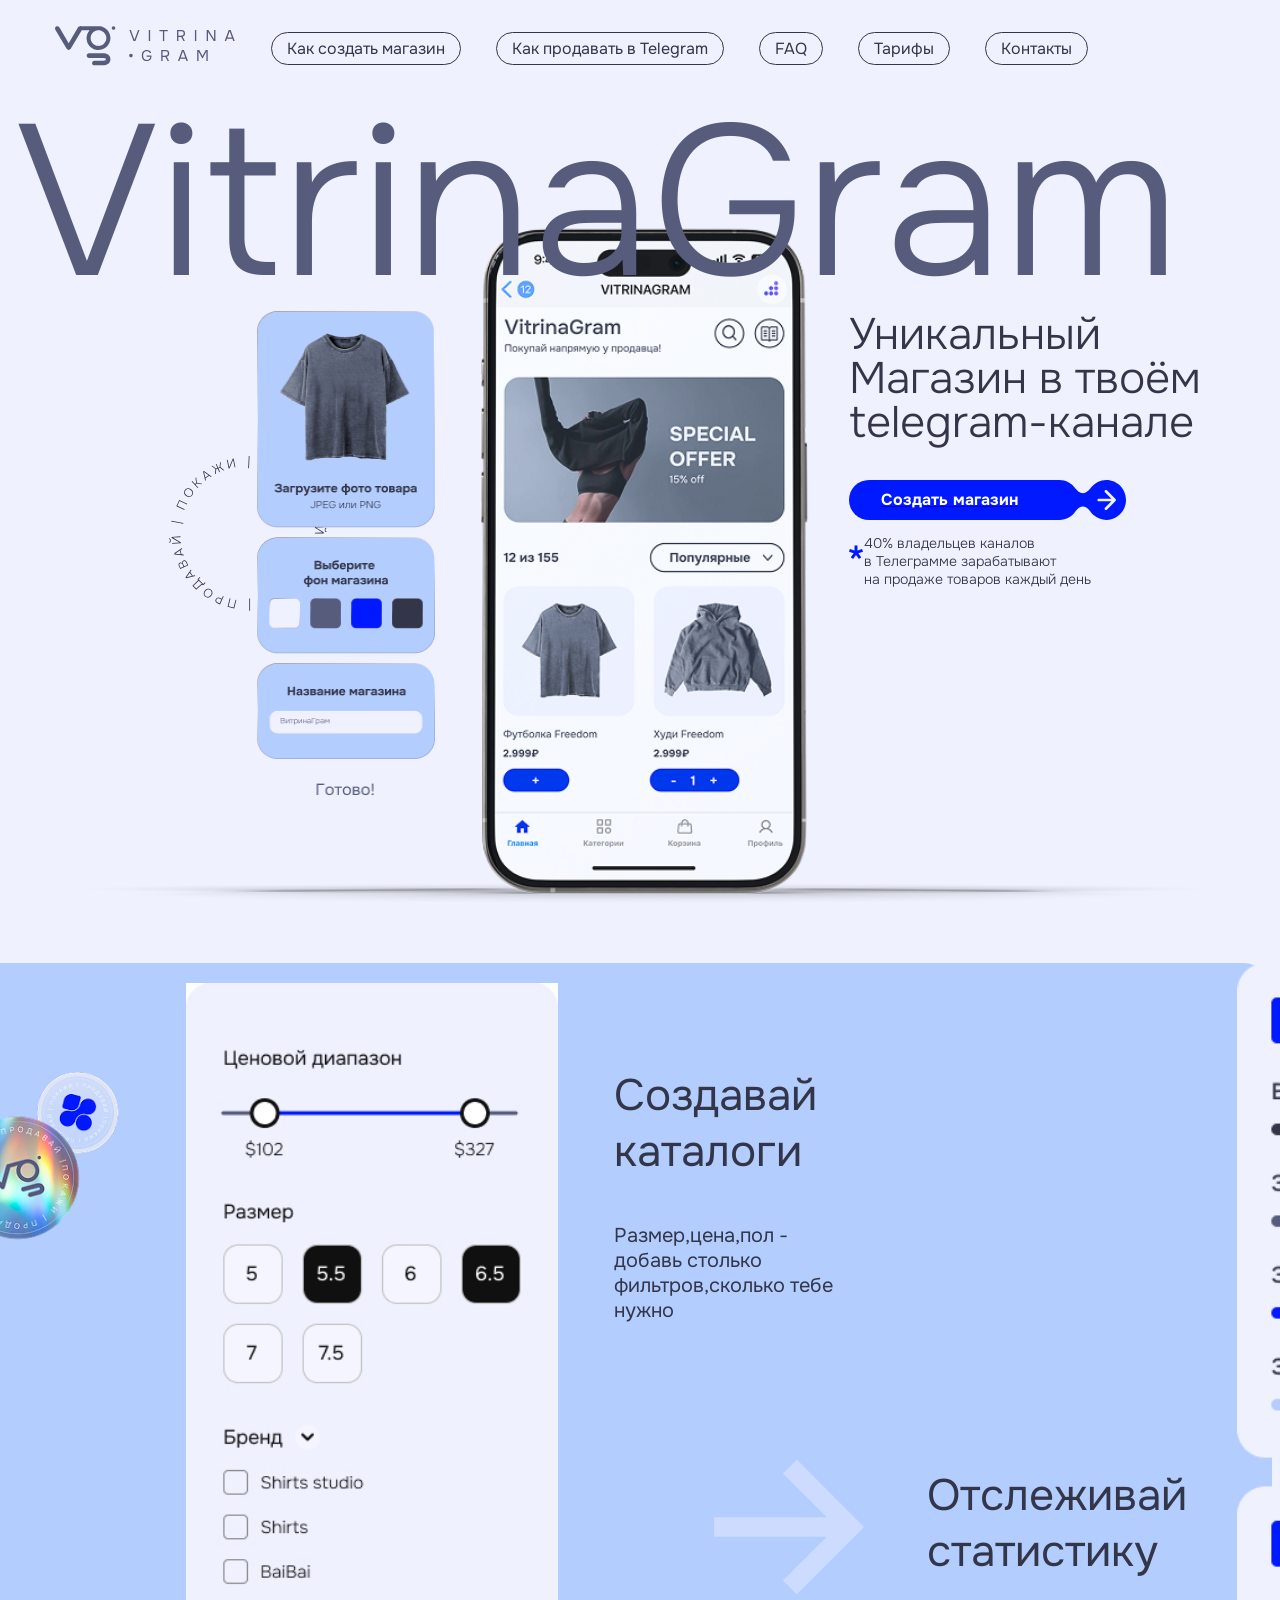
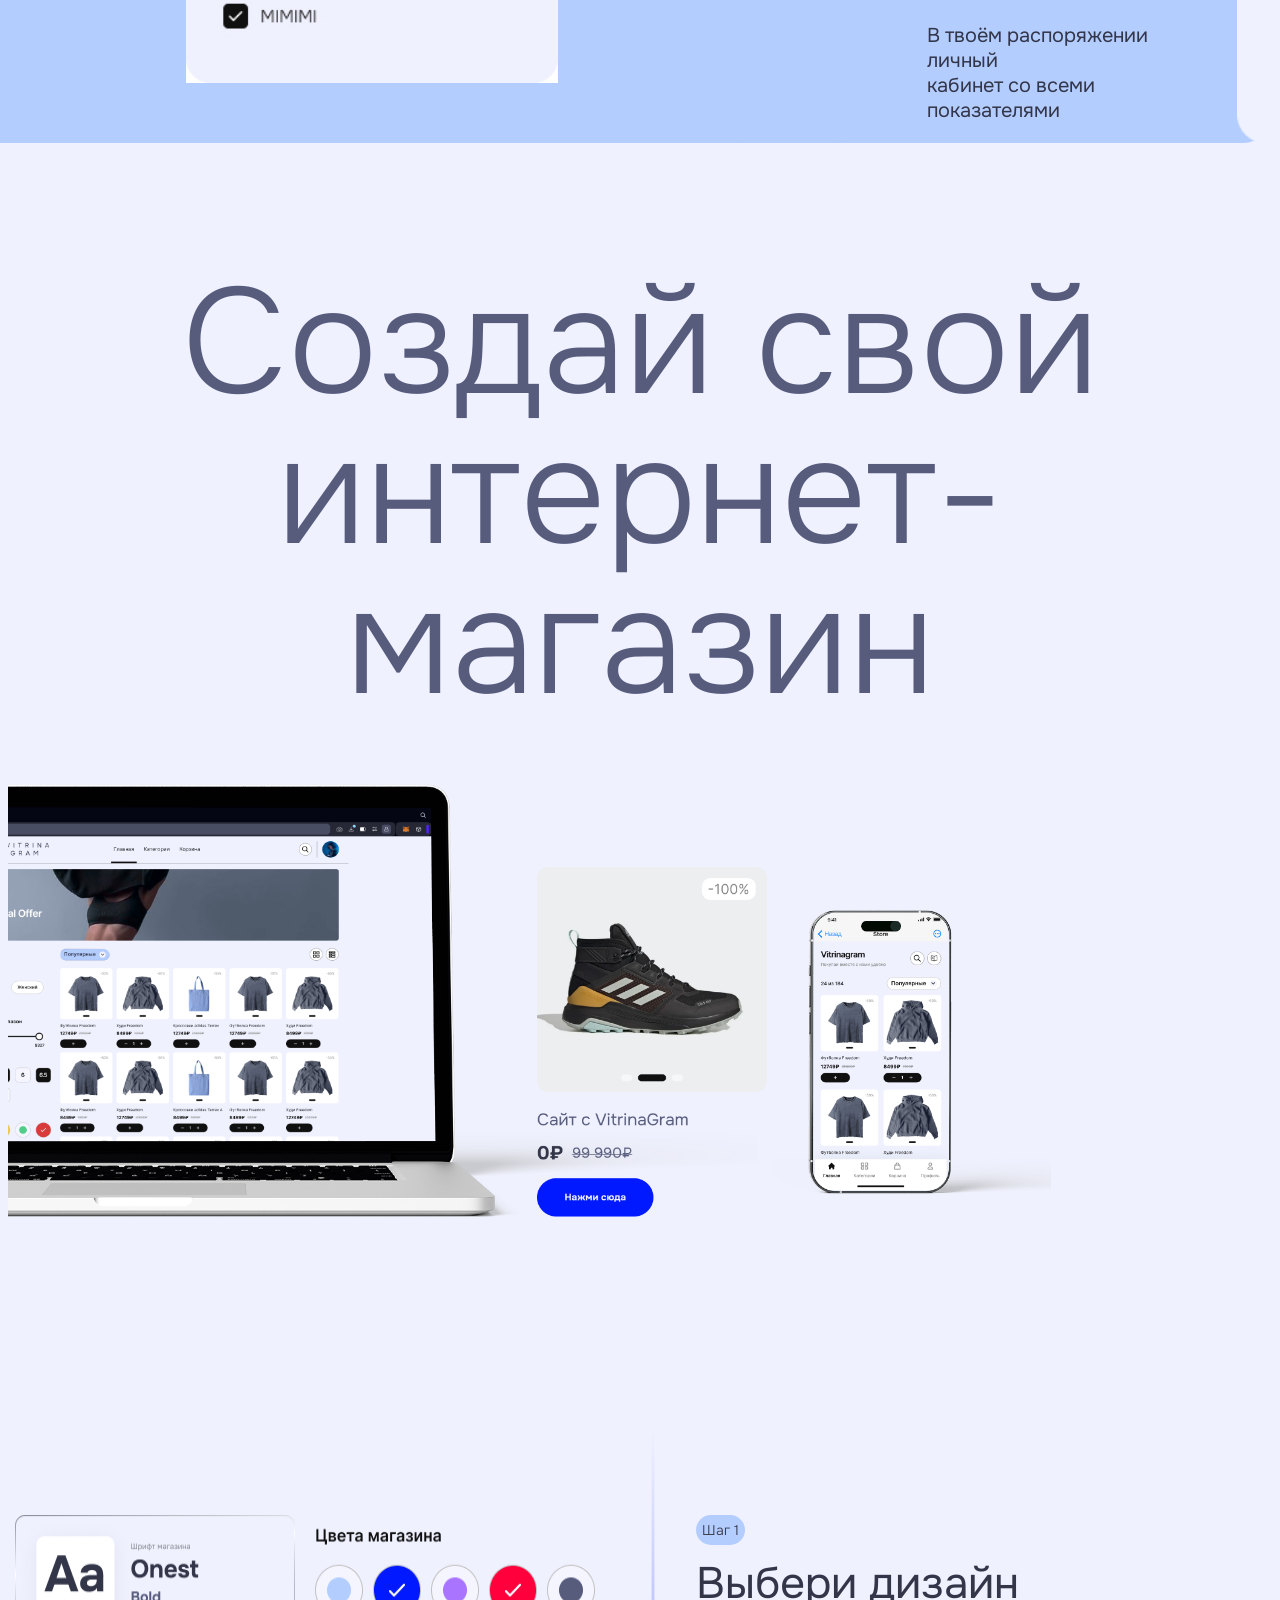
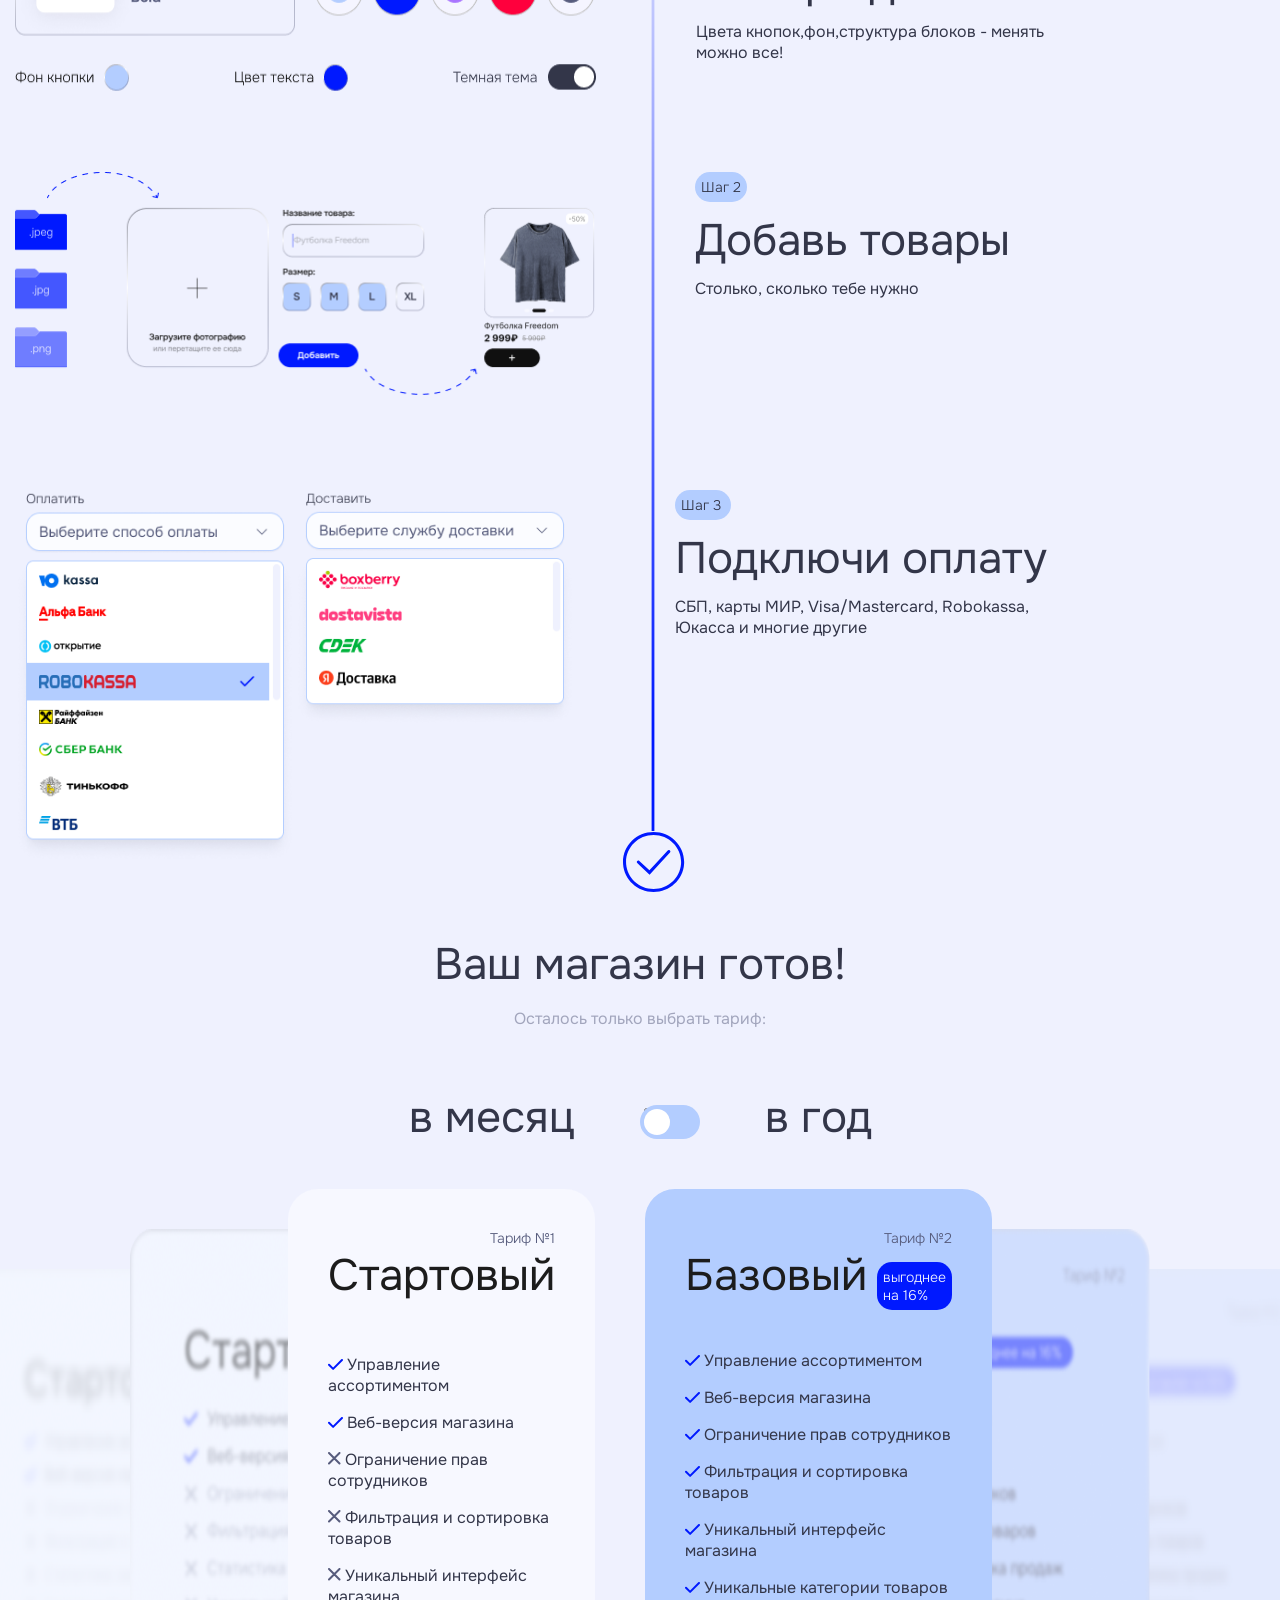
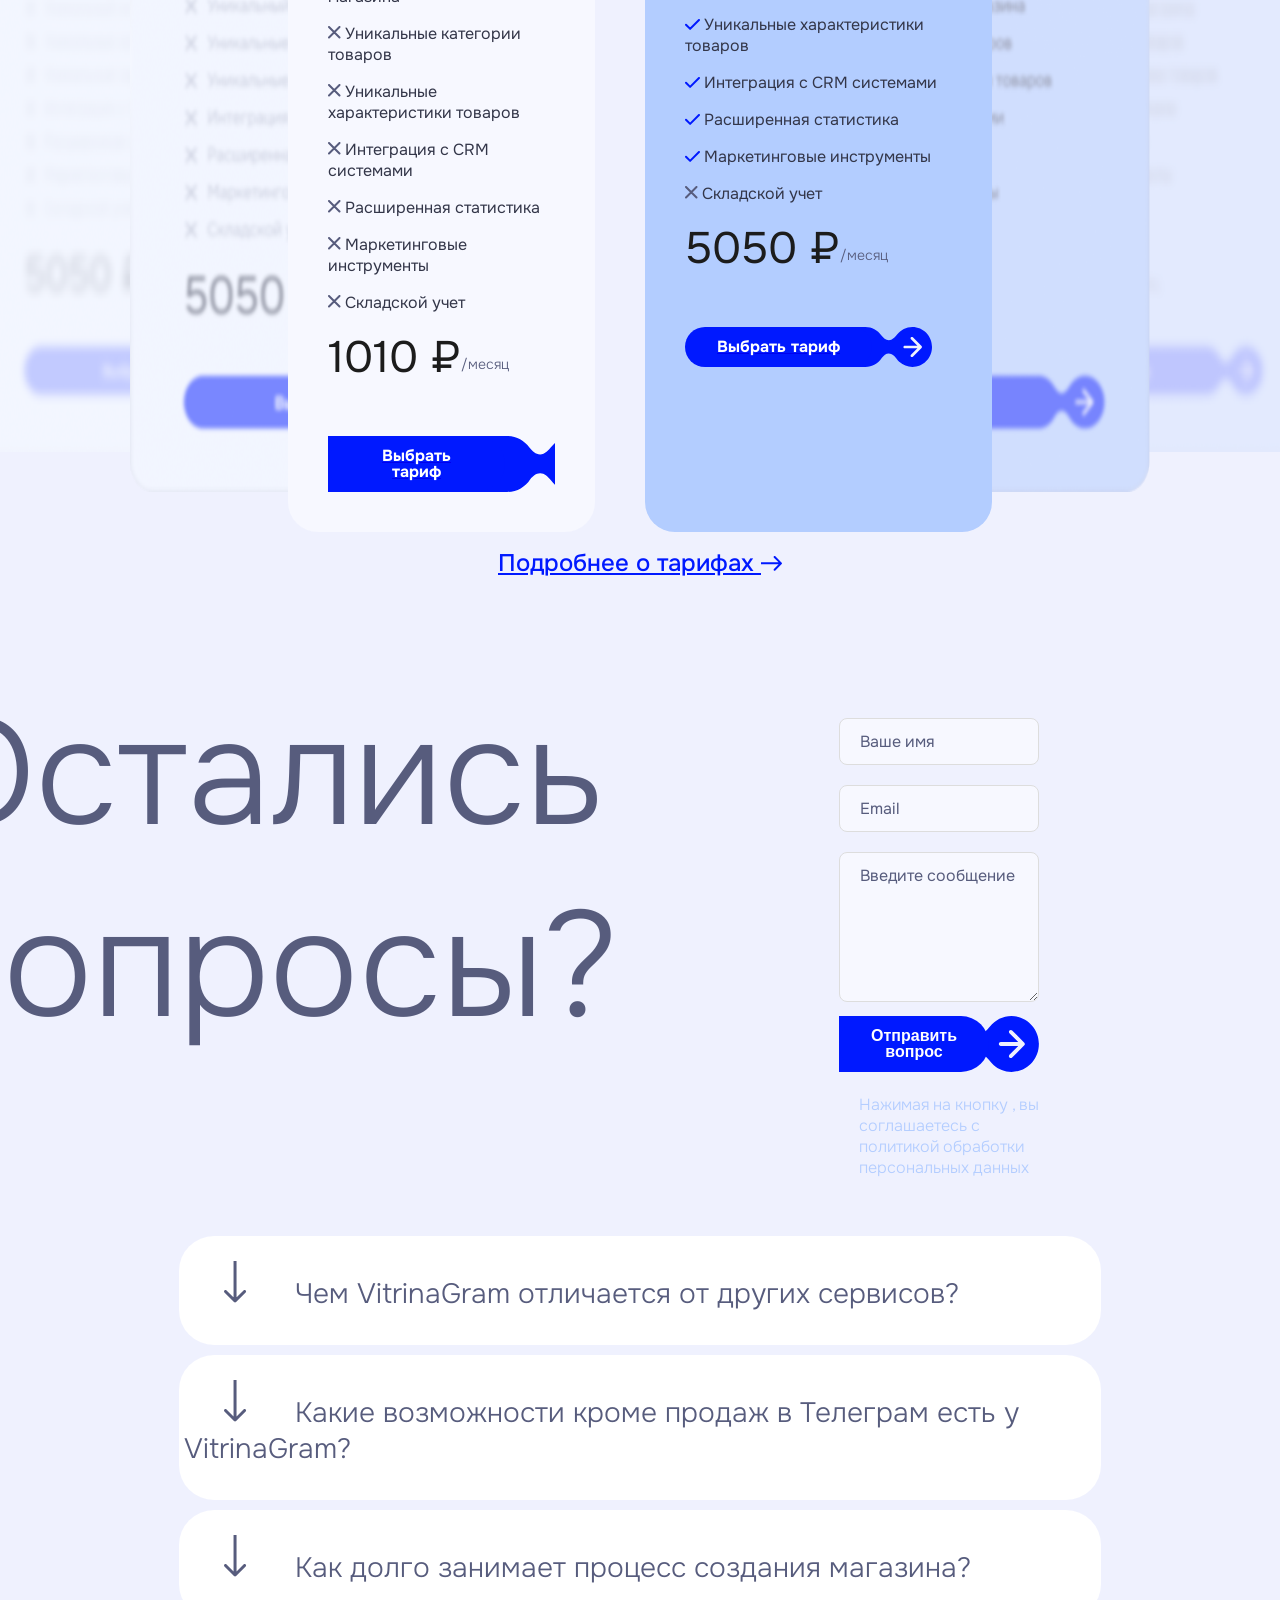
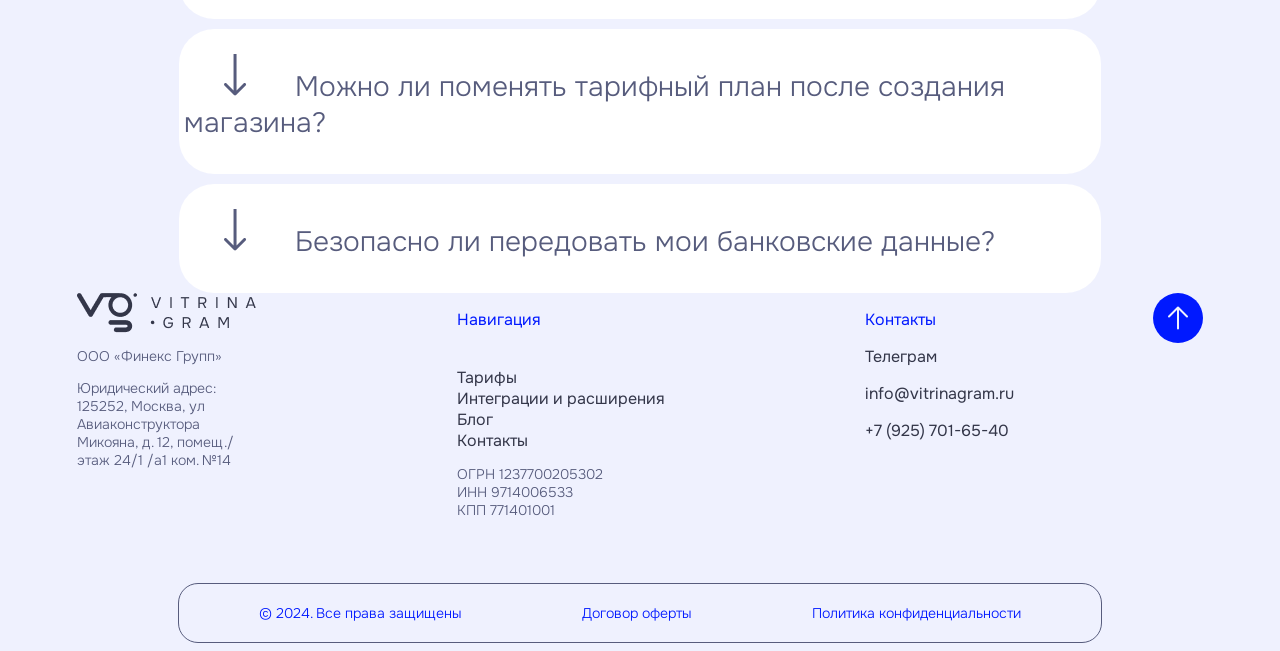
==== commit b8ee69b6: "Add files via upload" ====
--- a/index.html
+++ b/index.html
@@ -10,266 +10,281 @@
 </head>
 
 <body>
-    <header class="global-conteiner">
-        <div class="conteiner">
-            <nav class="nav">
-                <ul class="list">
-                    <a href="/"><img src="images/nazv.svg" alt="Витрина грам"></a>
-                    <li class="item"><a href="123">Как создать магазин</a></li>
-                    <li class="item"><a href="123">Как продавать в Telegram</a></li>
-                    <li class="item"><a href="123">FAQ</a></li>
-                    <li class="item"><a href="123">Тарифы</a></li>
-                    <li class="item"><a href="123">Контакты</a></li>
-                </ul>
-            </nav>
+    <div id="page-top">
+        <header class="global-conteiner">
+            <div class="conteiner">
+                <nav class="nav">
+                    <nav class="nav" id="mobileNav">
+                        <ul class="list">
+                            <a class="vitrinka" href="/"><img src="images/nazv.svg" alt="Витрина грам"></a>
+                            <li class="item_sa"><a href="123">Как создать магазин</a></li>
+                            <li class="item"><a href="123">Как продавать в Telegram</a></li>
+                            <li class="item"><a href="123">FAQ</a></li>
+                            <li class="item"><a href="123">Тарифы</a></li>
+                            <li class="item"><a href="123">Контакты</a></li>
+                        </ul>
+                    </nav>
+            </div>
+        </header>
+
+        <div class="global-conteiner1">
+            <div class="conteiner">
+                <section class="section">
+                    <h1>VitrinaGram</h1>
+                    <div class="seller">
+                        <img class="sell" src="images/sloganpokrugu.svg" alt="Продавай покажи">
+                        <img class="download" src="images/tovar.png" alt="Загрузите фото товара" width="178"
+                            height="489">
+                        <img class="phoness" src="images/phone1.png" alt="Телефон" width="1500" height="900">
+                        <div class="panel">
+                            <h2><br>Уникальный<br>Магазин в твоём<br>telegram-канале</h2>
+                            <a class="create_shop" href="123"><span>Создать магазин</span></a>
+                            <div class="create">
+                                <img src="images/zvezdochka.svg" alt="Звездочка" width="15" height="15">
+                                <p>40% владельцев каналов<br>в Телеграмме зарабатывают <br> на продаже товаров каждый
+                                    день
+                                </p>
+                            </div>
+                        </div>
+                    </div>
+                </section>
+            </div>
         </div>
-    </header>
-
-    <div class="global-conteiner">
-        <div class="conteiner">
-            <section class="section">
-                <h1>VitrinaGram</h1>
-                <div class="seller">
-                    <img class="sell" src="images/sloganpokrugu.svg" alt="Продавай покажи">
-                    <img class="download" src="images/tovar.png" alt="Загрузите фото товара" width="178" height="489">
-                    <img class="phoness" src="images/phone1.png" alt="Телефон" width="1500" height="900">
-                    <div class="panel">
-                        <h2><br>Уникальный<br>Магазин в твоём<br>telegram-канале</h2>
-                        <a class="create_shop" href="123"><span>Создать магазин</span></a>
-                        <div class="create">
-                            <img src="images/zvezdochka.svg" alt="Звездочка" width="15" height="15">
-                            <p>40% владельцев каналов<br>в Телеграмме зарабатывают <br> на продаже товаров каждый день
-                            </p>
-                        </div>
-                    </div>
+        <div class="conteinertwo">
+            <section class="features">
+                <div class="vitrina">
+                    <h2>VitrinaGram - <br>это сервис,<br>в котором море<br> возможностей.<br class="colors">Изучи их все
+                    </h2>
+                </div>
+                <div class="ikonki">
+                    <img class="ikon" src="images/ikon.png" alt="Иконка" width="100" height="100">
+                    <img class="ikonvg" src="images/ikonvg.png" alt="Иконка vg" width="150" height="150">
+                </div>
+                <img class="sendiap" src="images/sendiap.jpg" alt="Ценовой диапозон" width="400" height="700">
+                <div class="catalog">
+                    <p class="create">Создавай<br> каталоги</з>
+                    <p class="size">Размер,цена,пол - добавь столько<br> фильтров,сколько тебе нужно</p>
+
+                </div>
+                <div class="arrow">
+                    <img src="images/strelkabel.svg" alt="Стрелка" width="150" height="150">
+                </div>
+                <div class="statistics">
+                    <p class="track">Отслеживай <br> статистику</p>
+                    <p class="order">В твоём распоряжении личный<br> кабинет со всеми показателями</p>
+                </div>
+                <div class="personal_accaunt">
+                    <img src="images/ikonkasprava.png" alt="Иконки справа">
                 </div>
             </section>
         </div>
+
+        <section class="block">
+            <h2>Создай свой<br> интернет-магазин</h2>
+            <div class="conteiner">
+                <div class="cont">
+                    <img class="pk" src="images/comp1.png" alt="Компьютер" width="750" height="450">
+                    <img src="images/kross.png" alt="Кросовок" width="230" height="350">
+                    <img src="images/phone.png" alt="Телефон2" width="280" height="350">
+                </div>
+            </div>
+        </section>
+        <div class="global-conteiner">
+            <section class="choice">
+                <img class="check_mark" src="images/poloska.svg" alt="Полоска" width="1076" height="1000">
+                <div class="design">
+                    <img class="check" src="images/shag1.png" alt="Цвета магазина" width="581" height="182">
+                    <div class="step_desk">
+                        <p class="step">Шаг 1</p>
+                        <p class="choise">Выбери дизайн</p>
+                        <p class="change">Цвета кнопок,фон,структура блоков - менять<br> можно все!</p>
+                    </div>
+                </div>
+                <div class="products">
+                    <img class="check" src="images/shag2.png" alt="Добавить товар" width="580" height="223">
+                    <div class="step_desk">
+                        <p class="step">Шаг 2</p>
+                        <p class="choise">Добавь товары</p>
+                        <p class="change">Столько, сколько тебе нужно</p>
+                    </div>
+                </div>
+                <div class="payment">
+                    <img class="check1" src="images/shag3.png" alt="Оплатить" width="280" height="372">
+                    <img class="check1" src="images/shag31.png" alt="Доставить" width="280" height="236">
+                    <div class="step_desk">
+                        <p class="step">Шаг 3</p>
+                        <p class="choise">Подключи оплату</p>
+                        <p class="change">СБП, карты МИР, Visa/Mastercard, Robokassa, <br>Юкасса и многие другие</p>
+                    </div>
+                </div>
+                <div class="end">
+                    <img class="mark_circle" src="images\alochka.svg" alt="Галочка в конце">
+                    <p class="add">Ваш магазин готов!</p>
+                    <p class="need">Осталось только выбрать тариф:</p>
+                </div>
+            </section>
+        </div>
+        <section class="rate">
+            <div class="period">
+                <p class="month_year">в месяц</p>
+                <label class="switch">
+                    <input type="checkbox">
+                    <span class="slider"></span>
+                </label>
+                <p class="month_year">в год</p>
+            </div>
+
+            <div class="tarif_plan">
+                <img class="start-background-two" src="images\start2.png" alt="Стартовый">
+                <img class="start-background" src="images\start1.png" alt="Стартовый">
+
+                <div class="starting">
+                    <p class="rate-items">Тариф №1</p>
+                    <p class="start-base">Стартовый</p>
+                    <p class="items"><img src="images/galochka.svg" alt="Галочка"> Управление ассортиментом</p>
+                    <p class="items"><img src="images/galochka.svg" alt="Галочка"> Веб-версия магазина</p>
+                    <p class="items-base"><img src="images/krest.svg" alt="Галочка"> Ограничение прав сотрудников</p>
+                    <p class="items-base"><img src="images/krest.svg" alt="Галочка"> Фильтрация и сортировка товаров</p>
+                    <p class="items-base"><img src="images/krest.svg" alt="Галочка"> Уникальный интерфейс магазина</p>
+                    <p class="items-base"><img src="images/krest.svg" alt="Галочка"> Уникальные категории товаров</p>
+                    <p class="items-base"><img src="images/krest.svg" alt="Галочка"> Уникальные характеристики товаров
+                    </p>
+                    <p class="items-base"><img src="images/krest.svg" alt="Галочка"> Интеграция с CRM системами</p>
+                    <p class="items-base"><img src="images/krest.svg" alt="Галочка"> Расширенная статистика</p>
+                    <p class="items-base"><img src="images/krest.svg" alt="Галочка"> Маркетинговые инструменты</p>
+                    <p class="items-base"><img src="images/krest.svg" alt="Крест"> Складской учет</p>
+                    <div class="price">
+                        <p class="start-base">1010 ₽</p>
+                        <p class="rate-item">/месяц</p>
+
+                    </div>
+                    <a class="tariff" href="11"><span>Выбрать тариф</span></a>
+                </div>
+
+                <div class="base">
+                    <p class="rate-items">Тариф №2</p>
+                    <div class="benefits">
+                        <p class="start-base">Базовый</p>
+                        <p class="benefit">выгоднее на 16%</p>
+                    </div>
+                    <p class="items-base"><img src="images/galochka.svg" alt="Галочка"> Управление ассортиментом</p>
+                    <p class="items-base"><img src="images/galochka.svg" alt="Галочка"> Веб-версия магазина</p>
+                    <p class="items-base"><img src="images/galochka.svg" alt="Галочка"> Ограничение прав сотрудников</p>
+                    <p class="items-base"><img src="images/galochka.svg" alt="Галочка"> Фильтрация и сортировка товаров
+                    </p>
+                    <p class="items-base"><img src="images/galochka.svg" alt="Галочка"> Уникальный интерфейс магазина
+                    </p>
+                    <p class="items-base"><img src="images/galochka.svg" alt="Галочка"> Уникальные категории товаров</p>
+                    <p class="items-base"><img src="images/galochka.svg" alt="Галочка"> Уникальные характеристики
+                        товаров
+                    </p>
+                    <p class="items-base"><img src="images/galochka.svg" alt="Галочка"> Интеграция с CRM системами</p>
+                    <p class="items-base"><img src="images/galochka.svg" alt="Галочка"> Расширенная статистика</p>
+                    <p class="items-base"><img src="images/galochka.svg" alt="Галочка"> Маркетинговые инструменты</p>
+                    <p class="items-base"><img src="images/krest.svg" alt="Крест"> Складской учет</p>
+                    <div class="price">
+                        <p class="start-base">5050 ₽</p>
+                        <p class="rate-item">/месяц</p>
+                    </div>
+                    <a class="tariff" href="11"><span>Выбрать тариф</span></a>
+                </div>
+
+                <img class="start-background-base" src="images\base1.png" alt="Базовый">
+                <img class="start-background-base-two" src="images\baze2.png" alt="Базовый">
+            </div>
+
+            <p class="details"><a href="123">Подробнее о тарифах <img src="images/strelkasintyaa.svg" alt="Стрелка"></a>
+            </p>
+        </section>
+
+        </main>
+
+        <footer class="cont">
+            <div class="questions">
+                <p class="other">Остались <br> вопросы?</з>
+                <div class="email-form">
+                    <input class="name-input" type="text" name="username" placeholder="Ваше имя">
+                    <input class="email-input" type="email" name="email" placeholder="Email">
+                    <textarea class="message-input" name="message" placeholder="Введите сообщение"></textarea>
+                    <button class="submit-btn" type="submit"><span>Отправить вопрос</span></button>
+                    <p class="background-text">Нажимая на кнопку , вы соглашаетесь с политикой обработки персональных
+                        данных
+                    </p>
+                </div>
+            </div>
+
+            <div class="adapter">
+                <div class="active">
+                    <p><img class="down-arrow" src="images\vniz.svg" alt="vniz"> Чем VitrinaGram отличается от других
+                        сервисов?</p>
+                    <br>
+                </div>
+                <div class="active">
+                    <p><img class="down-arrow" src="images\vniz.svg" alt="vniz"> Какие возможности кроме продаж в
+                        Телеграм
+                        есть у
+                        VitrinaGram?</p>
+                    <br>
+                </div>
+                <div class="active">
+                    <div class="wrap">
+                        <p><img class="down-arrow" src="images\vniz.svg" alt="vniz"> Как долго занимает процесс создания
+                            магазина?</p>
+                    </div>
+                </div>
+                <div class="active">
+                    <p><img class="down-arrow" src="images\vniz.svg" alt="vniz"> Можно ли поменять тарифный план после
+                        создания
+                        магазина?</p>
+                    <br>
+                </div>
+                <div class="active">
+                    <p><img class="down-arrow" src="images\vniz.svg" alt="vniz"> Безопасно ли передовать мои банковские
+                        данные?</p>
+                    <br>
+                </div>
+            </div>
+
+            <div class="information">
+                <div class="separate">
+                    <div class="additional_information">
+                        <img class="image" src="images\nazv2.png" alt="vitrina">
+                        <p>ООО «Финекс Групп»</p>
+                        Юридический адрес:<br>125252, Москва, ул <br>
+                        Авиаконструктора <br> Микояна, д. 12, помещ./<br>этаж 24/1
+                        /а1 ком. №14
+                    </div>
+                    <div class="navigation">
+                        <p class="nav__link_active">Навигация</p>
+                        <nav class="nav">
+                            <a class="nav__link" href="#"><br>Тарифы</a>
+                            <a class="nav__link" href="#"><br>Интеграции и расширения</a>
+                            <a class="nav__link" href="#"><br>Блог</a>
+                            <a class="nav__link" href="#"><br>Контакты</a>
+                        </nav>
+                        <p class="ogrn">ОГРН 1237700205302<br>ИНН 9714006533<br>КПП 771401001</p>
+                    </div>
+                    <div class="contact">
+                        <p class="nav__link_active">Контакты</p>
+                        <nav class="contacts">
+                            <a href="123">Телеграм</a>
+                            <p>info@vitrinagram.ru
+                            <p>+7 (925) 701-65-40</p>
+                        </nav>
+                    </div>
+                </div>
+                <a class="up" href="#page-top"><img src="images\vvverh.svg" alt="Вверх"></a>
+            </div>
+            <div class="footer-container">
+                <a href="#" class="footer-link">© 2024. Все права защищены</a>
+                <a href="#" class="footer-link">Договор оферты</a>
+                <a href="#" class="footer-link">Политика конфиденциальности</a>
+            </div>
+
     </div>
-    <div class="conteinertwo">
-        <section class="features">
-            <div class="vitrina">
-                <h2>VitrinaGram - <br>это сервис,<br>в котором море<br> возможностей.<br class="colors">Изучи их все
-                </h2>
-            </div>
-            <div class="ikonki">
-                <img class="ikon" src="images/ikon.png" alt="Иконка" width="100" height="100">
-                <img class="ikonvg" src="images/ikonvg.png" alt="Иконка vg" width="150" height="150">
-            </div>
-            <img class="sendiap" src="images/sendiap.jpg" alt="Ценовой диапозон" width="400" height="700">
-            <div class="catalog">
-                <p class="create">Создавай<br> каталоги</з>
-                <p class="size">Размер,цена,пол - добавь столько<br> фильтров,сколько тебе нужно</p>
-
-            </div>
-            <div class="arrow">
-                <img src="images/strelkabel.svg" alt="Стрелка" width="150" height="150">
-            </div>
-            <div class="statistics">
-                <p class="track">Отслеживай <br> статистику</p>
-                <p class="order">В твоём распоряжении личный<br> кабинет со всеми показателями</p>
-            </div>
-            <div class="personal_accaunt">
-                <img src="images/ikonkasprava.png" alt="Иконки справа">
-            </div>
-        </section>
-    </div>
-
-    <section class="block">
-        <h2>Создай свой<br> интернет-магазин</h2>
-        <div class="conteiner">
-            <img class="pk" src="images/comp1.png" alt="Компьютер" width="750" height="450">
-            <img src="images/kross.png" alt="Кросовок" width="230" height="350">
-            <img src="images/phone.png" alt="Телефон2" width="280" height="350">
-        </div>
-    </section>
-    <div class="global-conteiner">
-        <section class="choice">
-            <img class="check_mark" src="images/poloska.svg" alt="Полоска" width="1076" height="1000">
-            <div class="design">
-                <img class="check" src="images/shag1.png" alt="Цвета магазина" width="581" height="182">
-                <div class="step_one">
-                    <p class="step">Шаг 1</p>
-                    <p class="choise">Выбери дизайн</p>
-                    <p class="change">Цвета кнопок,фон,структура блоков - менять<br> можно все!</p>
-                </div>
-            </div>
-            <div class="products">
-                <img class="check" src="images/shag2.png" alt="Добавить товар" width="580" height="223">
-                <div class="step_two">
-                    <p class="step">Шаг 2</p>
-                    <p class="choise">Добавь товары</p>
-                    <p class="change">Столько, сколько тебе нужно</p>
-                </div>
-            </div>
-            <div class="payment">
-                <img class="check" src="images/shag3.png" alt="Оплатить" width="280" height="372">
-                <img class="check" src="images/shag31.png" alt="Доставить" width="280" height="236">
-                <div class="step_three">
-                    <p class="step">Шаг 3</p>
-                    <p class="choise">Подключи оплату</p>
-                    <p class="change">СБП, карты МИР, Visa/Mastercard, Robokassa, <br>Юкасса и многие другие</p>
-                </div>
-            </div>
-            <img class="mark_circle" src="images\alochka.svg" alt="Галочка в конце">
-            <p class="add">Ваш магазин готов!</p>
-            <p class="need">Осталось только выбрать тариф:</p>
-        </section>
-    </div>
-    <section class="rate">
-        <div class="period">
-            <p class="month_year">в месяц</p>
-            <label class="switch">
-                <input type="checkbox">
-                <span class="slider"></span>
-            </label>
-            <p class="month_year">в год</p>
-        </div>
-
-        <div class="tarif_plan">
-            <img class="start-background-two" src="images\start2.png" alt="Стартовый">
-            <img class="start-background" src="images\start1.png" alt="Стартовый">
-
-            <div class="starting">
-                <p class="rate-items">Тариф №1</p>
-                <p class="start-base">Стартовый</p>
-                <p class="items"><img src="images/galochka.svg" alt="Галочка"> Управление ассортиментом</p>
-                <p class="items"><img src="images/galochka.svg" alt="Галочка"> Веб-версия магазина</p>
-                <p class="items-base"><img src="images/krest.svg" alt="Галочка"> Ограничение прав сотрудников</p>
-                <p class="items-base"><img src="images/krest.svg" alt="Галочка"> Фильтрация и сортировка товаров</p>
-                <p class="items-base"><img src="images/krest.svg" alt="Галочка"> Уникальный интерфейс магазина</p>
-                <p class="items-base"><img src="images/krest.svg" alt="Галочка"> Уникальные категории товаров</p>
-                <p class="items-base"><img src="images/krest.svg" alt="Галочка"> Уникальные характеристики товаров</p>
-                <p class="items-base"><img src="images/krest.svg" alt="Галочка"> Интеграция с CRM системами</p>
-                <p class="items-base"><img src="images/krest.svg" alt="Галочка"> Расширенная статистика</p>
-                <p class="items-base"><img src="images/krest.svg" alt="Галочка"> Маркетинговые инструменты</p>
-                <p class="items-base"><img src="images/krest.svg" alt="Крест"> Складской учет</p>
-                <div class="price">
-                    <p class="start-base">1010 ₽</p>
-                    <p class="rate-item">/месяц</p>
-
-                </div>
-                <a class="tariff" href="11"><span>Выбрать тариф</span></a>
-            </div>
-
-            <div class="base">
-                <p class="rate-items">Тариф №2</p>
-                <div class="benefits">
-                    <p class="start-base">Базовый</p>
-                    <p class="benefit">выгоднее на 16%</p>
-                </div>
-                <p class="items-base"><img src="images/galochka.svg" alt="Галочка"> Управление ассортиментом</p>
-                <p class="items-base"><img src="images/galochka.svg" alt="Галочка"> Веб-версия магазина</p>
-                <p class="items-base"><img src="images/galochka.svg" alt="Галочка"> Ограничение прав сотрудников</p>
-                <p class="items-base"><img src="images/galochka.svg" alt="Галочка"> Фильтрация и сортировка товаров</p>
-                <p class="items-base"><img src="images/galochka.svg" alt="Галочка"> Уникальный интерфейс магазина</p>
-                <p class="items-base"><img src="images/galochka.svg" alt="Галочка"> Уникальные категории товаров</p>
-                <p class="items-base"><img src="images/galochka.svg" alt="Галочка"> Уникальные характеристики товаров
-                </p>
-                <p class="items-base"><img src="images/galochka.svg" alt="Галочка"> Интеграция с CRM системами</p>
-                <p class="items-base"><img src="images/galochka.svg" alt="Галочка"> Расширенная статистика</p>
-                <p class="items-base"><img src="images/galochka.svg" alt="Галочка"> Маркетинговые инструменты</p>
-                <p class="items-base"><img src="images/krest.svg" alt="Крест"> Складской учет</p>
-                <div class="price">
-                    <p class="start-base">5050 ₽</p>
-                    <p class="rate-item">/месяц</p>
-                </div>
-                <a class="tariff" href="11"><span>Выбрать тариф</span></a>
-            </div>
-
-            <img class="start-background-base" src="images\base1.png" alt="Базовый">
-            <img class="start-background-base-two" src="images\baze2.png" alt="Базовый">
-        </div>
-
-        <p class="details"><a href="123">Подробнее о тарифах <img src="images/strelkasintyaa.svg" alt="Стрелка"></a>
-        </p>
-    </section>
-
-    </main>
-
-    <footer class="cont">
-        <div class="questions">
-            <p class="other">Остались <br> вопросы?</з>
-            <div class="email-form">
-                <input class="name-input" type="text" name="username" placeholder="Ваше имя">
-                <input class="email-input" type="email" name="email" placeholder="Email">
-                <textarea class="message-input" name="message" placeholder="Введите сообщение"></textarea>
-                <button class="submit-btn" type="submit"><span>Отправить вопрос</span></button>
-                <p class="background-text">Нажимая на кнопку , вы соглашаетесь с политикой обработки персональных данных
-                </p>
-            </div>
-        </div>
-
-        <div class="adapter">
-            <div class="active">
-                <p><img class="down-arrow" src="images\vniz.svg" alt="vniz"> Чем VitrinaGram отличается от других
-                    сервисов?</p>
-                <br>
-            </div>
-            <div class="active">
-                <p><img class="down-arrow" src="images\vniz.svg" alt="vniz"> Какие возможности кроме продаж в Телеграм
-                    есть у
-                    VitrinaGram?</p>
-                <br>
-            </div>
-            <div class="active">
-                <div class="wrap">
-                    <p><img class="down-arrow" src="images\vniz.svg" alt="vniz"> Как долго занимает процесс создания
-                        магазина?</p>
-                </div>
-            </div>
-            <div class="active">
-                <p><img class="down-arrow" src="images\vniz.svg" alt="vniz"> Можно ли поменять тарифный план после
-                    создания
-                    магазина?</p>
-                <br>
-            </div>
-            <div class="active">
-                <p><img class="down-arrow" src="images\vniz.svg" alt="vniz"> Безопасно ли передовать мои банковские
-                    данные?</p>
-                <br>
-            </div>
-        </div>
-
-        <div class="information">
-            <div class="separate">
-                <div class="additional_information">
-                    <img class="image" src="images\nazv2.png" alt="vitrina">
-                    <p>ООО «Финекс Групп»</p>
-                    Юридический адрес:<br>125252, Москва, ул <br>
-                    Авиаконструктора <br> Микояна, д. 12, помещ./<br>этаж 24/1
-                    /а1 ком. №14
-                </div>
-                <div class="navigation">
-                    <p class="nav__link_active">Навигация</p>
-                    <nav class="nav">
-                        <a class="nav__link" href="#"><br>Тарифы</a>
-                        <a class="nav__link" href="#"><br>Интеграции и расширения</a>
-                        <a class="nav__link" href="#"><br>Блог</a>
-                        <a class="nav__link" href="#"><br>Контакты</a>
-                    </nav>
-                    <p class="ogrn">ОГРН 1237700205302<br>ИНН 9714006533<br>КПП 771401001</p>
-                </div>
-                <div class="contact">
-                    <p class="nav__link_active">Контакты</p>
-                    <nav class="contacts">
-                        <a href="123">Телеграм</a>
-                        <p>info@vitrinagram.ru
-                        <p>+7 (925) 701-65-40</p>
-                    </nav>
-                </div>
-            </div>
-            <a class="up" href="123"><img src="images\vvverh.svg" alt="Вверх"></a>
-        </div>
-        <div class="footer-container">
-            <a href="#" class="footer-link">© 2024. Все права защищены</a>
-            <a href="#" class="footer-link">Договор оферты</a>
-            <a href="#" class="footer-link">Политика конфиденциальности</a>
-        </div>
-
-        </div>
     </footer>
     </footer>
+    </div>
 </body>
 
 </html>
--- a/styles/style.css
+++ b/styles/style.css
@@ -6,7 +6,7 @@
     justify-content: flex-start;
 
 }
-
+.item_sa a,
 .item a {
     font-family: 'Onest', sans-serif;
     font-weight: 400;
@@ -494,8 +494,8 @@
     background-color: #FFFFFF;
     margin-top: 10px;
     display: flex;
-    margin-left: 500px;
-    margin-right: 700px;
+    margin-left: 171px;
+    margin-right: 171px;
 }
 
 .down-arrow {
@@ -552,8 +552,8 @@
 }
 
 .footer-container {
-    margin-left: 400px;
-    margin-right: 400px;
+    margin-left: 170px;
+    margin-right: 170px;
     display: flex;
     justify-content: space-between;
     align-items: center;
@@ -618,6 +618,12 @@
     margin-top: 10px;
     flex-wrap: wrap;
 }
+.global-conteiner1{
+     margin: auto;
+    width: 1250px;
+    margin-top: 10px;
+    flex-wrap: wrap;
+}
 
 .conteiner {
     display: flex;
@@ -625,7 +631,7 @@
 }
 
 .conteinertwo {
-    display: inline-block;
+    display: flex;
     justify-content: flex-end;
     margin-left: 100px;
 }
@@ -674,8 +680,11 @@
     color: #333649;
     text-align: left;
     font-weight: 400;
-}
-
+    display: flex;
+}
+.create img{
+    margin-top: 25px;
+}
 .features {
     display: flex;
     flex-direction: row;
@@ -766,22 +775,10 @@
     flex-direction: row;
 }
 
-.step_one {
+.step_desk {
     display: flex;
     flex-direction: column;
     margin-left: 100px;
-}
-
-.step_two {
-    display: flex;
-    flex-direction: column;
-    margin-left: 100px;
-}
-
-.step_three {
-    display: flex;
-    flex-direction: column;
-    margin-left: 126px;
 }
 
 .check_mark {
@@ -799,15 +796,10 @@
     display: flex;
 }
 
-.rate {
-    margin-top: 300px;
-}
-
 .period {
     display: flex;
     margin: auto;
     justify-content: center;
-    margin-right: 65px;
 }
 
 .tarif_plan {
@@ -856,7 +848,7 @@
     margin-top: 100px;
     justify-content: center;
 }
-
+.global-conteiner
 .down-arrow {
     margin-bottom: 10px;
 }
@@ -864,7 +856,7 @@
 .information {
     display: flex;
     justify-content: space-around;
-    margin-top: 150px;
+    margin-top: 0px;
     margin-bottom: 50px;
 }
 
@@ -882,11 +874,462 @@
 .navigation{
     margin-right: 200px; 
 }
-@media (max-width: 768px) {
-  body {
-    width: 100%;
-    padding:5px;
-    display: block;
-    zoom: 20px;
-  }
-}+
+@media screen and (max-width: 1024px) {
+    body {
+        display: flex;
+        flex-direction: column;
+    }
+    
+    .global-conteiner1 {
+        width: 100%;
+        padding: 0 20px;
+        margin: 0 auto;
+    }
+    .conteinertwo {
+        margin-left: 0;
+        padding: 0 20px;
+    }
+    
+    .seller {
+        flex-direction: column;
+        align-items: center;
+    }
+    
+    .phoness {
+        display: none;
+    }
+    
+    .sell {
+        margin: 0 auto;
+    }
+    
+    .download {
+        margin: 0 auto;
+    }
+    
+    .panel {
+        margin-top: 20px;
+        align-items: center;
+        text-align: center;
+    }
+    
+    .features {
+        flex-direction: column;
+        padding: 30px 20px;
+    }
+    
+    .vitrina h2 {
+        margin-top: 0;
+        margin-left: 0;
+        text-align: center;
+    }
+    
+    .ikonki {
+        flex-direction: row;
+        justify-content: center;
+        margin: 20px 0;
+    }
+    
+    .ikon {
+        margin: 0;
+    }
+    
+    .ikonvg {
+        margin: 0;
+    }
+    
+    .sendiap {
+        margin: 20px auto;
+    }
+    
+    .catalog {
+        margin: 20px 0;
+        text-align: center;
+    }
+    
+    .statistics {
+        margin-top: 20px;
+        text-align: center;
+    }
+    
+    .arrow {
+        display: none;
+    }
+    
+    .personal_accaunt {
+        margin-left: 0;
+        justify-content: center;
+    }
+    
+    .block h2 {
+        font-size: 60px;
+    }
+    
+    .pk {
+        margin-right: 0;
+        margin-top: 0;
+        max-width: 100%;
+    }
+    
+    .design,
+    .products,
+    .payment {
+        flex-direction: column;
+        margin-bottom: 40px;
+    }
+    
+    .step_desk {
+        margin-left: 0;
+        text-align: center;
+    }
+    
+    .check_mark {
+        display: none;
+    }
+    
+    .mark_circle {
+        margin: 20px auto;
+    }
+    
+    .tarif_plan {
+        flex-direction: column;
+        align-items: center;
+    }
+    
+    .base {
+        margin-left: 0;
+        margin-top: 30px;
+    }
+    
+    .start-background,
+    .start-background-two,
+    .start-background-base,
+    .start-background-base-two {
+        display: none;
+    }
+    
+    .questions {
+        flex-direction: column;
+        align-items: center;
+    }
+    
+    .other {
+        font-size: 60px;
+        text-align: center;
+        margin-right: 0;
+    }
+    
+    .email-form {
+        margin-right: 0;
+        max-width: 100%;
+    }
+    
+    .active {
+        margin-left: 0;
+        margin-right: 0;
+    }
+    
+    .adapter p {
+        font-size: 18px;
+    }
+    
+    .separate {
+        flex-direction: column;
+        gap: 30px;
+    }
+    
+    .additional_information {
+        margin-right: 0;
+        text-align: center;
+    }
+    
+    .navigation {
+        margin-right: 0;
+        text-align: center;
+    }
+    
+    .contact {
+        text-align: center;
+    }
+    
+    .footer-container {
+        margin-left: 20px;
+        margin-right: 20px;
+        flex-direction: column;
+        gap: 15px;
+        padding: 20px;
+    }
+    .information {
+        flex-direction: column;
+        align-items: center;
+        gap: 30px;
+    }
+}
+@media screen and (max-width: 768px) {
+     body {
+        display: flex;
+        flex-direction: column;
+    }
+    
+    .global-conteiner1 {
+        width: 100%;
+        padding: 0 20px;
+        margin: 0 auto;
+    }
+    .conteinertwo {
+        margin-left: 0;
+        padding: 0 20px;
+    }
+    
+    .seller {
+        flex-direction: column;
+        align-items: center;
+    }
+    .pk{
+        display: none;
+    }
+    .switch{
+        margin: 15px;
+    }
+    .adapter{
+        display: none;
+    }
+    .item{
+        display: none;
+    }
+    .check{
+        width: 300px;
+        height: 100px;
+    }
+    .check1{
+        width: 100px;
+        height: 100px;
+        margin-left: 100px;
+    }
+    .features{
+        display: none;
+    }    
+    .global-conteiner1 {
+        width: 100%;
+        margin-left: -20px;
+    }
+    .step{
+        margin-right: 245px;
+    }
+    .global-conteiner{
+        width: 100px;
+        display: flex;
+        margin-left: 0px;
+    }
+    .sell{
+        display: none;
+    }
+    .conteiner{
+        margin-left: 85px;
+    }
+    .choice{
+        margin-left: 40px;
+    }
+
+    .seller{
+        flex-direction: column;
+    }
+    .item a {
+        font-size: 12px;
+        padding: 4px 12px;
+        white-space: nowrap;
+    }
+    
+    .section h1 {
+        display: none;
+    }
+    
+    .panel h2 {
+        font-size: 28px;
+    }
+    
+    .create_shop span {
+        font-size: 14px;
+        padding: 10px 24px;
+    }
+    
+    .create p {
+        font-size: 12px;
+    }
+    
+    .vitrina h2 {
+        font-size: 28px;
+    }
+    
+    .create,
+    .track {
+        font-size: 28px;
+    }
+    
+    .size,
+    .order {
+        font-size: 14px;
+    }
+    
+    .block h2 {
+        font-size: 40px;
+    }
+    
+    .choise {
+        font-size: 24px;
+    }
+    
+    .add {
+        font-size: 28px;
+    }
+    
+    .month_year {
+        font-size: 20px;
+    }
+    
+    .start-base {
+        font-size: 28px;
+    }
+    
+    .other {
+        font-size: 40px;
+    }
+    
+    .adapter p {
+        font-size: 16px;
+    }
+    
+    .down-arrow {
+        width: 20px;
+        margin-left: 10px;
+        margin-right: 10px;
+    }
+    
+    .active {
+        padding: 10px;
+    }
+    
+    .footer-link {
+        font-size: 11px;
+    }
+    .nav{
+        margin-left: -40px;
+    }
+    .item_sa a{
+         display: block; 
+        text-align: center;
+        padding:  20px;
+        font-size: 16px;
+    }
+@media only screen and (max-width: 768px) {
+    .up {
+        padding: 10px !important;
+        bottom: 20px !important;
+        right: 20px !important;
+    }
+    .up img {
+        width: 40px !important;
+        height: 40px !important;
+    }
+}
+
+.item:hover{
+    color: #77849d;
+}
+.create_shop {
+    transition: transform 0.3s ease, opacity 0.3s ease;
+}
+.create_shop:hover {
+    transform: scale(1.05);
+    opacity: 0.9;
+}
+.submit-btn {
+    transition: transform 0.3s ease, opacity 0.3s ease;
+}
+.submit-btn:hover {
+    transform: scale(1.05);
+    opacity: 0.9;
+}
+.tariff {
+    transition: transform 0.3s ease, opacity 0.3s ease;
+}
+.tariff:hover {
+    transform: scale(1.05);
+    opacity: 0.9;
+}
+.base {
+    transition: transform 0.3s ease, opacity 0.3s ease;
+}
+.base:hover {
+    transform: scale(1.05);
+    opacity: 0.9;
+}
+.starting {
+    transition: transform 0.3s ease, opacity 0.3s ease;
+}
+.starting:hover {
+    transform: scale(1.05);
+    opacity: 0.9;
+}
+.item a:hover,
+.item_sa a:hover {
+    transform: scale(1.2);
+    background-color: #D3D3D3;
+    border-color: #D3D3D3;
+    color: #555555;
+    display: inline-block;
+}
+.benefit {
+    display: inline-block; 
+    animation: pulse 1.5s ease-in-out infinite;
+}
+.active {
+    transition: transform 0.3s ease, opacity 0.3s ease;
+}
+.active:hover {
+    transform: scale(1.05);
+    opacity: 0.9;
+}
+
+@keyframes pulse {
+    0% {
+        transform: scale(1); 
+    }
+    50% {
+        transform: scale(1.1);
+    }
+    100% {
+        transform: scale(1); 
+    }
+}
+html {
+    scroll-behavior: smooth;
+}
+
+.up {
+    display: inline-block;
+    transition: transform 0.3s ease;
+}
+
+.up:hover {
+    transform: translateY(-5px);
+}
+.up {
+    position: fixed;
+    bottom: 30px;
+    right: 30px;
+    display: inline-block;
+    cursor: pointer;
+    transition: all 0.3s ease;
+    opacity: 0.7;
+    z-index: 999;
+    background-color: #0019FF;
+    border-radius: 50%;
+    padding: 30px;
+    box-shadow: 0 4px 15px rgba(0, 0, 0, 0.2);
+}
+.up img{
+    width:100px ;
+    height: 100px;
+}
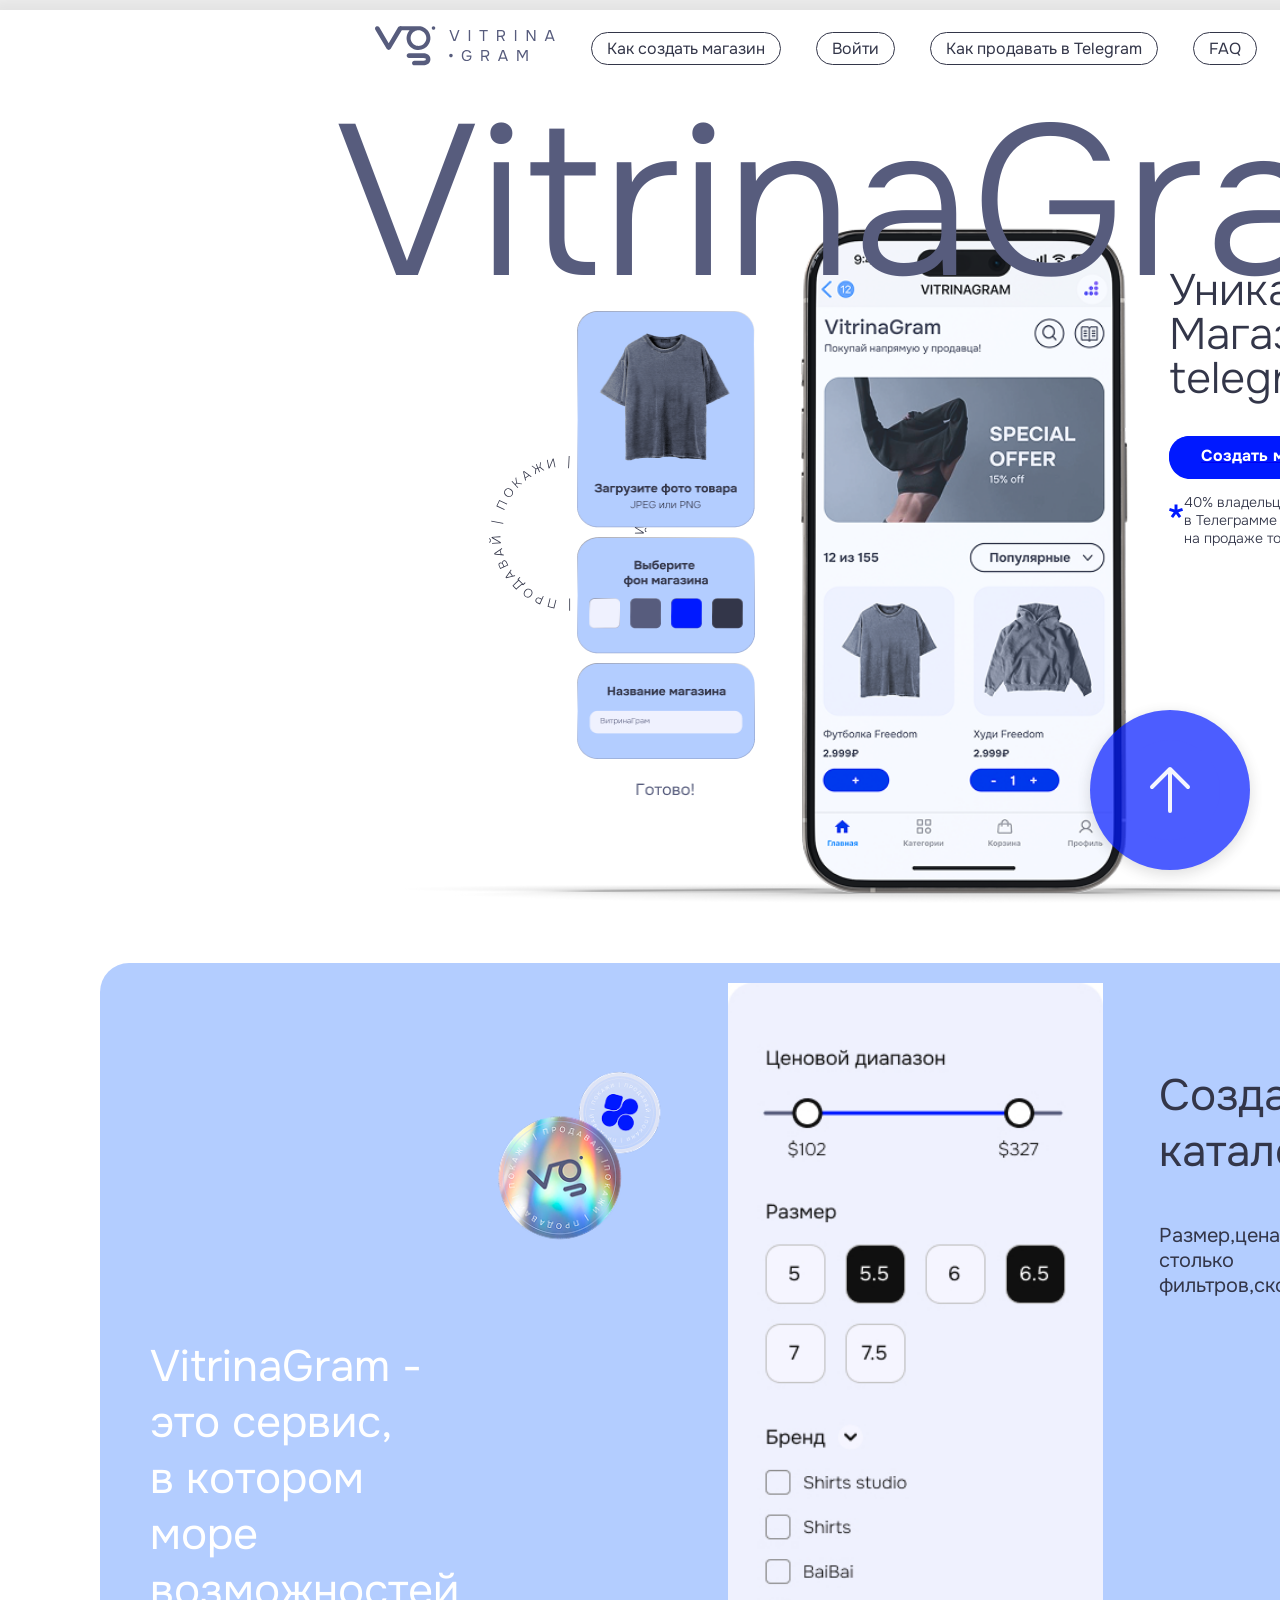
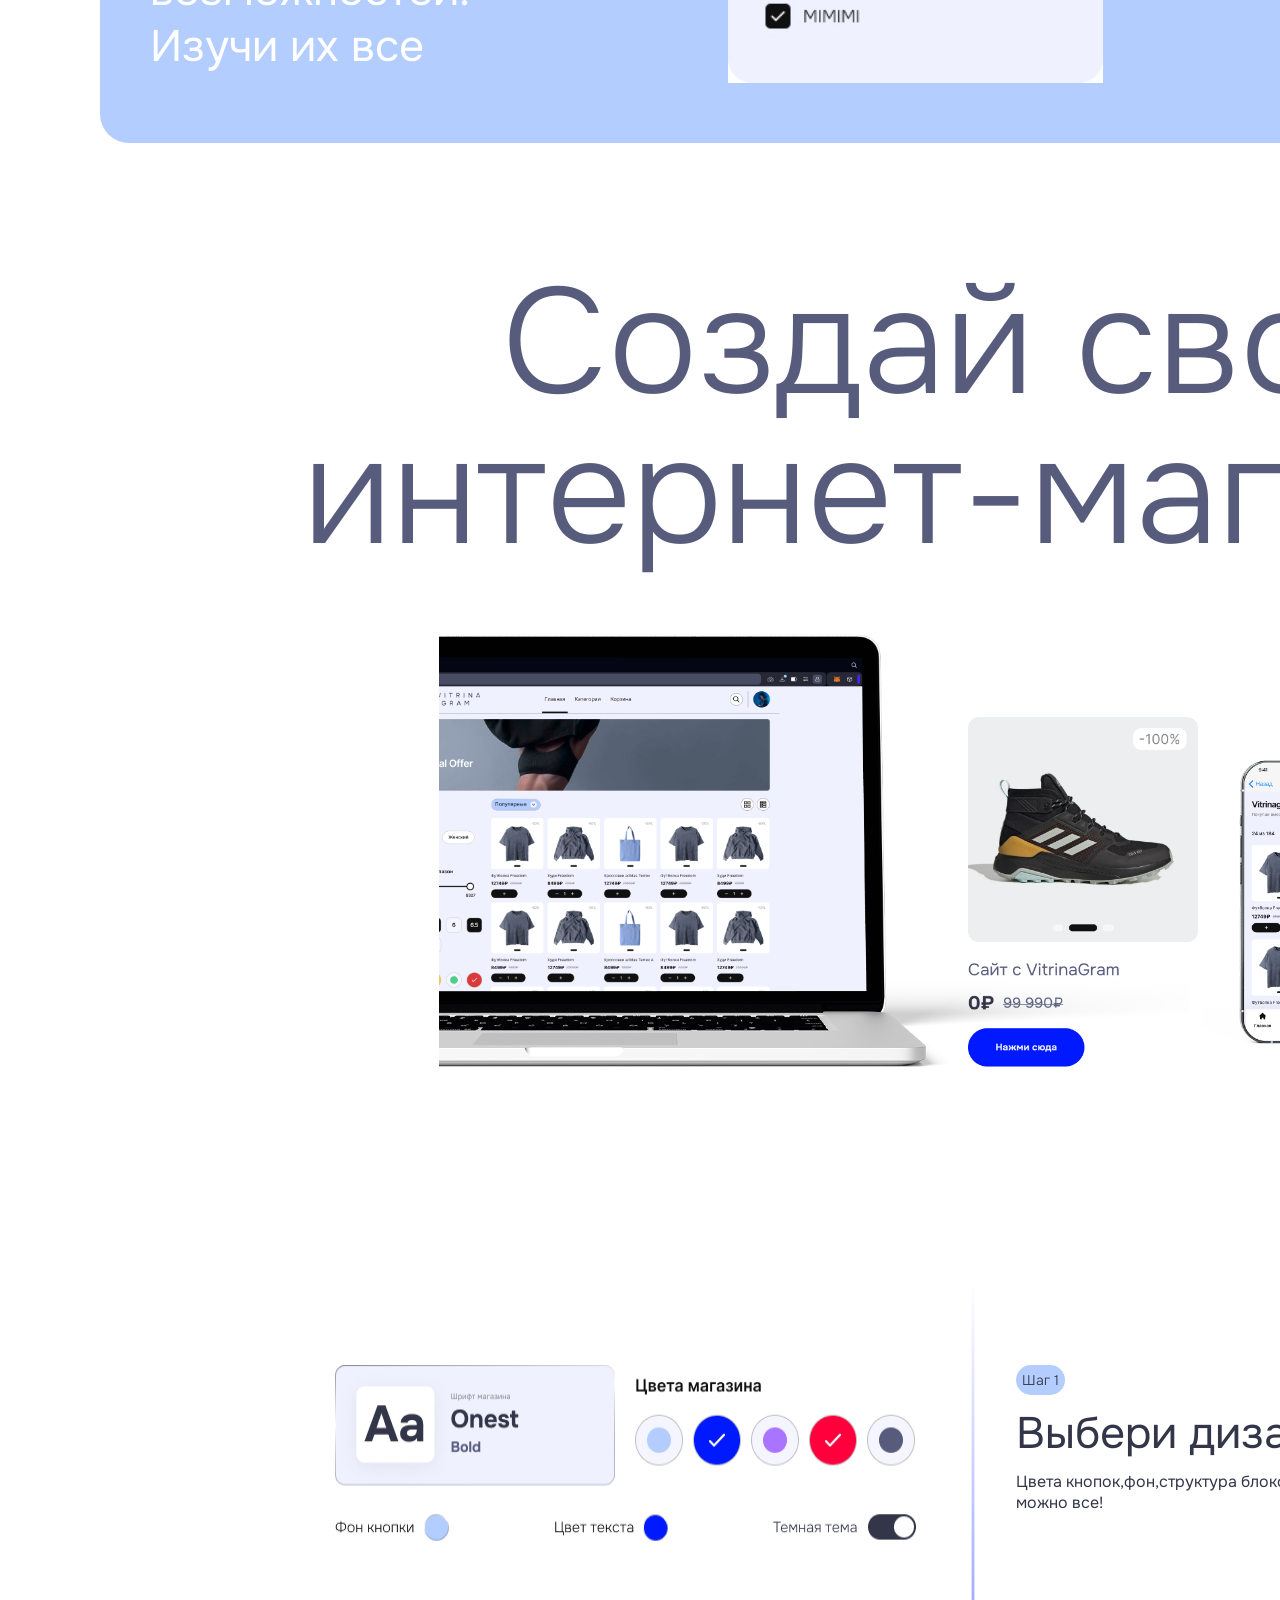
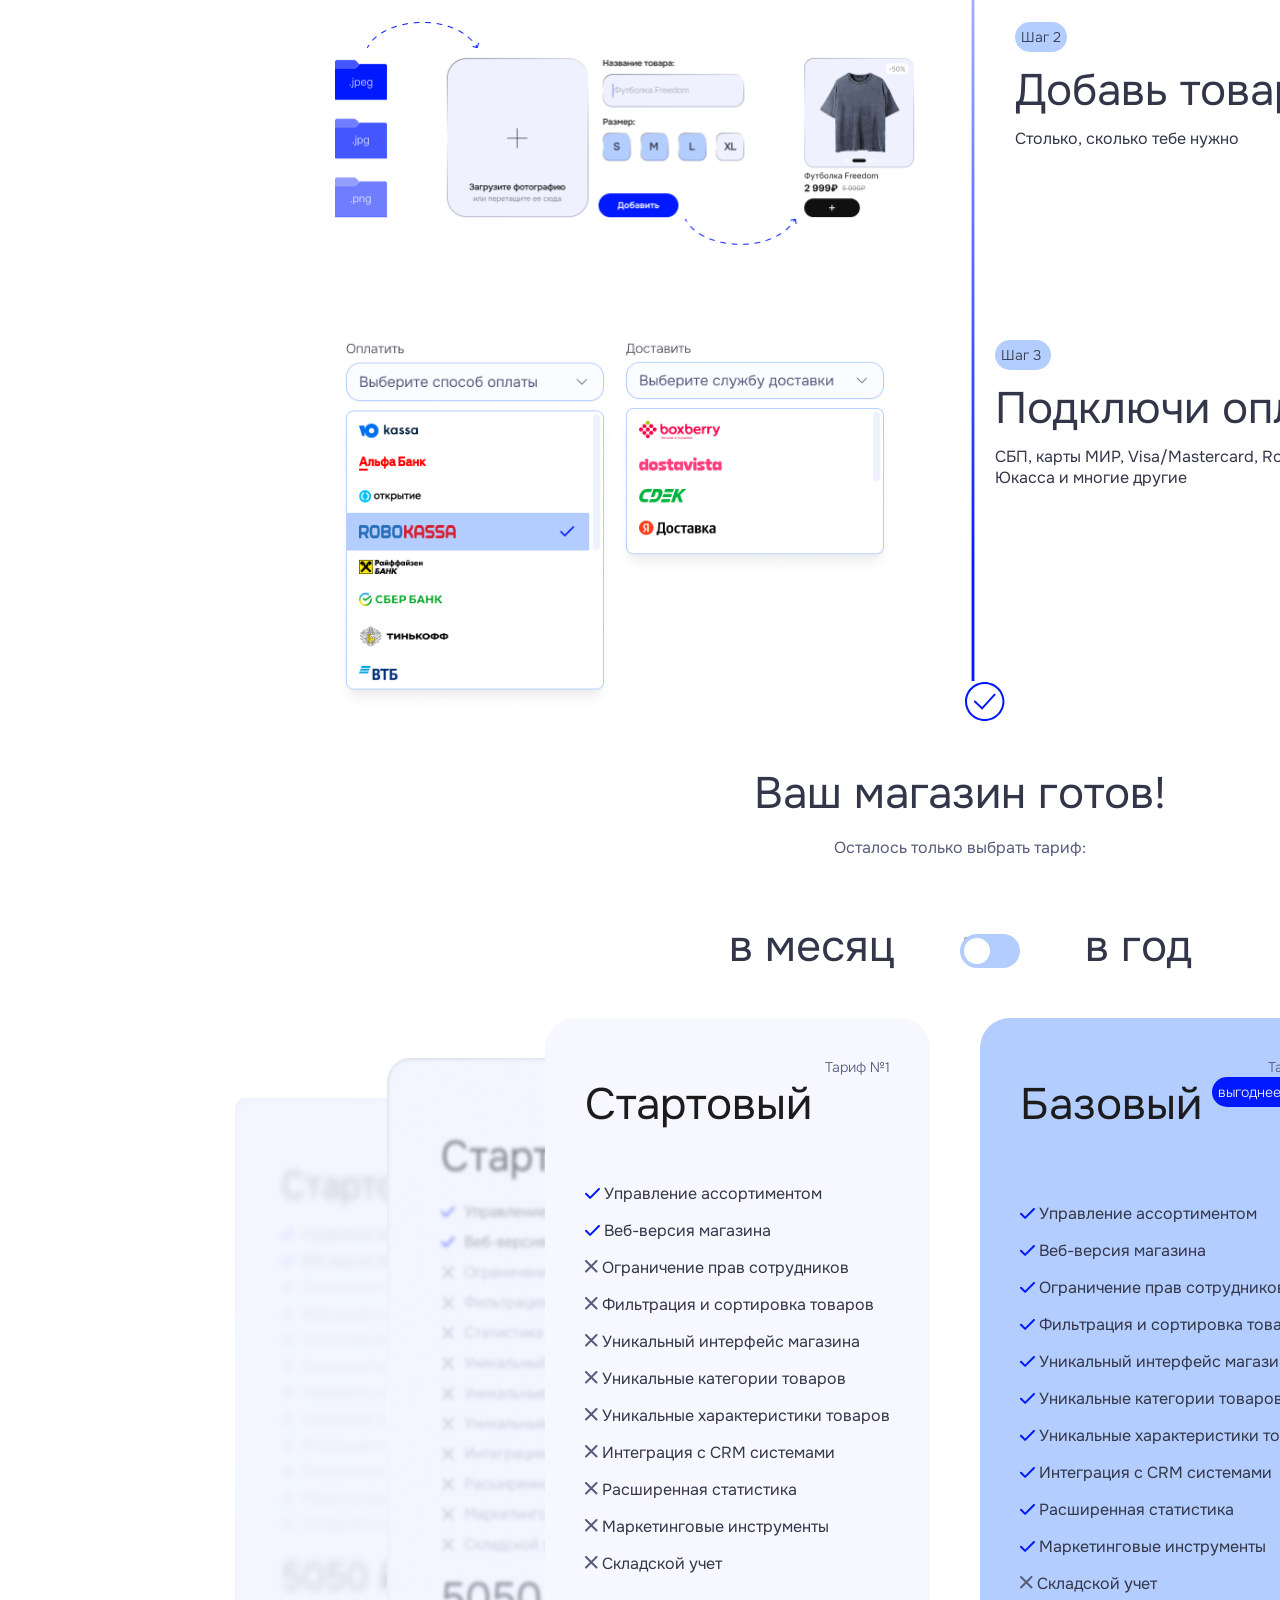
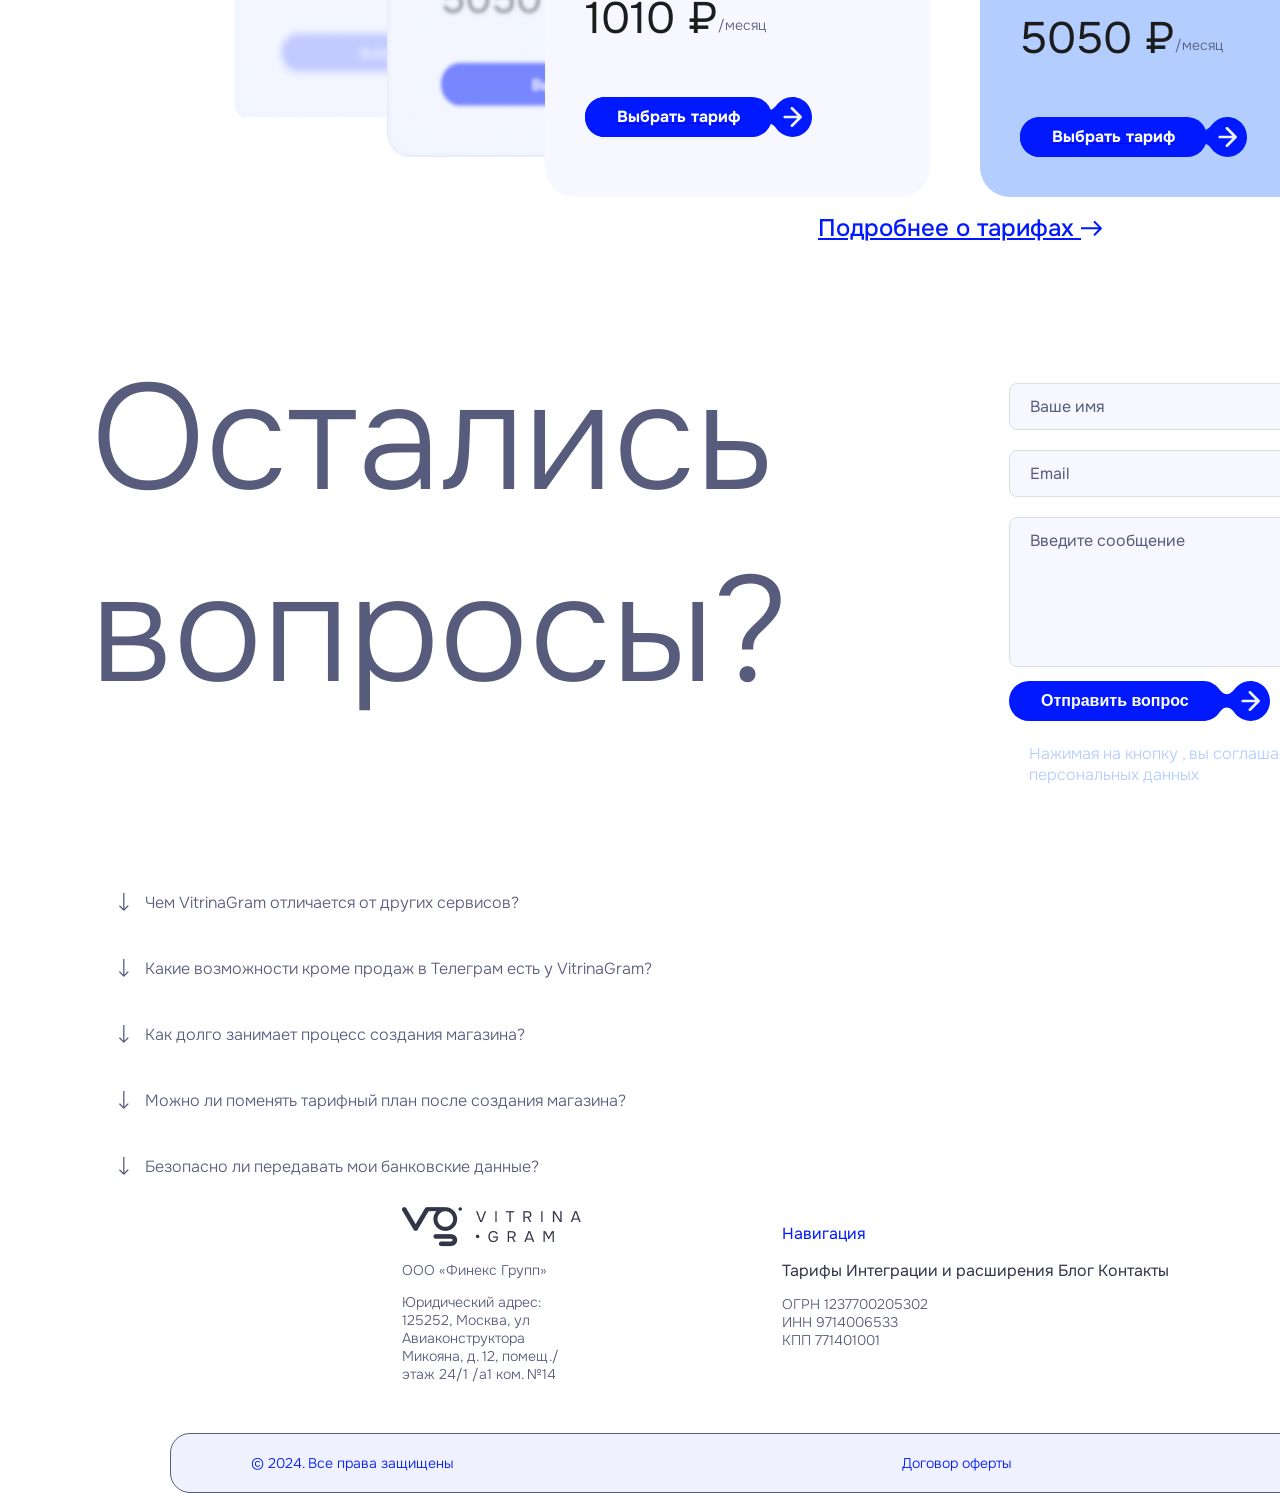
==== commit b0b2188c: "Add files via upload" ====
--- a/index.html
+++ b/index.html
@@ -10,281 +10,318 @@
 </head>
 
 <body>
+    <div class="applications" hidden>
+        <section class="application">
+            <div class="application__wrap">
+                <h3 class="application__title"> Войдите в свой аккаунт</h3>
+                <img class="click" src="images/strelkaotvnavopr.svg" alt="str">
+            </div>
+            <form action="123" class="application__form">
+                <input class="application__input" type="text" placeholder="Имя">
+                <input class="application__input" type="tel" placeholder="Телефон">
+                <input class="application__input" type="email" placeholder="E-mail">
+                <button class="application__button">Войти</button>
+            </form>
+        </section>
+    </div>
     <div id="page-top">
         <header class="global-conteiner">
             <div class="conteiner">
                 <nav class="nav">
                     <nav class="nav" id="mobileNav">
                         <ul class="list">
-                            <a class="vitrinka" href="/"><img src="images/nazv.svg" alt="Витрина грам"></a>
+                            <li><a class="vitrinka" href="123"><img src="images/nazv.svg" alt="Витрина грам"></a></li>
                             <li class="item_sa"><a href="123">Как создать магазин</a></li>
+                            <li class="item_sa"><button class="welcome__button">Войти</button></li>
                             <li class="item"><a href="123">Как продавать в Telegram</a></li>
                             <li class="item"><a href="123">FAQ</a></li>
                             <li class="item"><a href="123">Тарифы</a></li>
                             <li class="item"><a href="123">Контакты</a></li>
                         </ul>
                     </nav>
+                </nav>
             </div>
         </header>
-
-        <div class="global-conteiner1">
-            <div class="conteiner">
-                <section class="section">
-                    <h1>VitrinaGram</h1>
-                    <div class="seller">
-                        <img class="sell" src="images/sloganpokrugu.svg" alt="Продавай покажи">
-                        <img class="download" src="images/tovar.png" alt="Загрузите фото товара" width="178"
-                            height="489">
-                        <img class="phoness" src="images/phone1.png" alt="Телефон" width="1500" height="900">
-                        <div class="panel">
-                            <h2><br>Уникальный<br>Магазин в твоём<br>telegram-канале</h2>
-                            <a class="create_shop" href="123"><span>Создать магазин</span></a>
-                            <div class="create">
-                                <img src="images/zvezdochka.svg" alt="Звездочка" width="15" height="15">
-                                <p>40% владельцев каналов<br>в Телеграмме зарабатывают <br> на продаже товаров каждый
-                                    день
-                                </p>
-                            </div>
+    </div>
+
+    <div class="global-conteiner1">
+        <div class="conteiner">
+            <section class="section">
+                <h1>VitrinaGram</h1>
+                <div class="seller">
+                    <img class="sell" src="images/sloganpokrugu.svg" alt="Продавай покажи">
+                    <img class="download" src="images/tovar.png" alt="Загрузите фото товара" width="178" height="489">
+                    <img class="phoness" src="images/phone1.png" alt="Телефон" width="1500" height="900">
+                    <div class="panel">
+                        <h2>Уникальный<br>Магазин в твоём<br>telegram-канале</h2>
+                        <a class="create_shop" href="123"><span>Создать магазин</span></a>
+                        <div class="create">
+                            <img src="images/zvezdochka.svg" alt="Звездочка" width="15" height="15">
+                            <p>40% владельцев каналов<br>в Телеграмме зарабатывают <br> на продаже товаров каждый
+                                день
+                            </p>
                         </div>
                     </div>
-                </section>
-            </div>
-        </div>
-        <div class="conteinertwo">
-            <section class="features">
-                <div class="vitrina">
-                    <h2>VitrinaGram - <br>это сервис,<br>в котором море<br> возможностей.<br class="colors">Изучи их все
-                    </h2>
-                </div>
-                <div class="ikonki">
-                    <img class="ikon" src="images/ikon.png" alt="Иконка" width="100" height="100">
-                    <img class="ikonvg" src="images/ikonvg.png" alt="Иконка vg" width="150" height="150">
-                </div>
-                <img class="sendiap" src="images/sendiap.jpg" alt="Ценовой диапозон" width="400" height="700">
-                <div class="catalog">
-                    <p class="create">Создавай<br> каталоги</з>
-                    <p class="size">Размер,цена,пол - добавь столько<br> фильтров,сколько тебе нужно</p>
-
-                </div>
-                <div class="arrow">
-                    <img src="images/strelkabel.svg" alt="Стрелка" width="150" height="150">
-                </div>
-                <div class="statistics">
-                    <p class="track">Отслеживай <br> статистику</p>
-                    <p class="order">В твоём распоряжении личный<br> кабинет со всеми показателями</p>
-                </div>
-                <div class="personal_accaunt">
-                    <img src="images/ikonkasprava.png" alt="Иконки справа">
                 </div>
             </section>
         </div>
-
-        <section class="block">
-            <h2>Создай свой<br> интернет-магазин</h2>
-            <div class="conteiner">
-                <div class="cont">
-                    <img class="pk" src="images/comp1.png" alt="Компьютер" width="750" height="450">
-                    <img src="images/kross.png" alt="Кросовок" width="230" height="350">
-                    <img src="images/phone.png" alt="Телефон2" width="280" height="350">
-                </div>
+    </div>
+    <div class="conteinertwo">
+        <section class="features">
+            <div class="vitrina">
+                <h2>VitrinaGram - <br>это сервис,<br>в котором море<br> возможностей.<br class="colors">Изучи их все
+                </h2>
+            </div>
+            <div class="ikonki">
+                <img class="ikon" src="images/ikon.png" alt="Иконка" width="100" height="100">
+                <img class="ikonvg" src="images/ikonvg.png" alt="Иконка vg" width="150" height="150">
+            </div>
+            <img class="sendiap" src="images/sendiap.jpg" alt="Ценовой диапозон" width="400" height="700">
+            <div class="catalog">
+                <p class="create">Создавай<br> каталоги</p>
+                <p class="size">Размер,цена,пол - добавь столько<br> фильтров,сколько тебе нужно</p>
+
+            </div>
+            <div class="arrow">
+                <img src="images/strelkabel.svg" alt="Стрелка" width="150" height="150">
+            </div>
+            <div class="statistics">
+                <p class="track">Отслеживай <br> статистику</p>
+                <p class="order">В твоём распоряжении личный<br> кабинет со всеми показателями</p>
+            </div>
+            <div class="personal_accaunt">
+                <img src="images/ikonkasprava.png" alt="Иконки справа">
             </div>
         </section>
-        <div class="global-conteiner">
-            <section class="choice">
-                <img class="check_mark" src="images/poloska.svg" alt="Полоска" width="1076" height="1000">
-                <div class="design">
-                    <img class="check" src="images/shag1.png" alt="Цвета магазина" width="581" height="182">
-                    <div class="step_desk">
-                        <p class="step">Шаг 1</p>
-                        <p class="choise">Выбери дизайн</p>
-                        <p class="change">Цвета кнопок,фон,структура блоков - менять<br> можно все!</p>
-                    </div>
-                </div>
-                <div class="products">
-                    <img class="check" src="images/shag2.png" alt="Добавить товар" width="580" height="223">
-                    <div class="step_desk">
-                        <p class="step">Шаг 2</p>
-                        <p class="choise">Добавь товары</p>
-                        <p class="change">Столько, сколько тебе нужно</p>
-                    </div>
-                </div>
-                <div class="payment">
-                    <img class="check1" src="images/shag3.png" alt="Оплатить" width="280" height="372">
-                    <img class="check1" src="images/shag31.png" alt="Доставить" width="280" height="236">
-                    <div class="step_desk">
-                        <p class="step">Шаг 3</p>
-                        <p class="choise">Подключи оплату</p>
-                        <p class="change">СБП, карты МИР, Visa/Mastercard, Robokassa, <br>Юкасса и многие другие</p>
-                    </div>
-                </div>
-                <div class="end">
-                    <img class="mark_circle" src="images\alochka.svg" alt="Галочка в конце">
-                    <p class="add">Ваш магазин готов!</p>
-                    <p class="need">Осталось только выбрать тариф:</p>
-                </div>
-            </section>
-        </div>
-        <section class="rate">
-            <div class="period">
-                <p class="month_year">в месяц</p>
-                <label class="switch">
-                    <input type="checkbox">
-                    <span class="slider"></span>
-                </label>
-                <p class="month_year">в год</p>
-            </div>
-
-            <div class="tarif_plan">
-                <img class="start-background-two" src="images\start2.png" alt="Стартовый">
-                <img class="start-background" src="images\start1.png" alt="Стартовый">
-
-                <div class="starting">
-                    <p class="rate-items">Тариф №1</p>
-                    <p class="start-base">Стартовый</p>
-                    <p class="items"><img src="images/galochka.svg" alt="Галочка"> Управление ассортиментом</p>
-                    <p class="items"><img src="images/galochka.svg" alt="Галочка"> Веб-версия магазина</p>
-                    <p class="items-base"><img src="images/krest.svg" alt="Галочка"> Ограничение прав сотрудников</p>
-                    <p class="items-base"><img src="images/krest.svg" alt="Галочка"> Фильтрация и сортировка товаров</p>
-                    <p class="items-base"><img src="images/krest.svg" alt="Галочка"> Уникальный интерфейс магазина</p>
-                    <p class="items-base"><img src="images/krest.svg" alt="Галочка"> Уникальные категории товаров</p>
-                    <p class="items-base"><img src="images/krest.svg" alt="Галочка"> Уникальные характеристики товаров
-                    </p>
-                    <p class="items-base"><img src="images/krest.svg" alt="Галочка"> Интеграция с CRM системами</p>
-                    <p class="items-base"><img src="images/krest.svg" alt="Галочка"> Расширенная статистика</p>
-                    <p class="items-base"><img src="images/krest.svg" alt="Галочка"> Маркетинговые инструменты</p>
-                    <p class="items-base"><img src="images/krest.svg" alt="Крест"> Складской учет</p>
-                    <div class="price">
-                        <p class="start-base">1010 ₽</p>
-                        <p class="rate-item">/месяц</p>
-
-                    </div>
-                    <a class="tariff" href="11"><span>Выбрать тариф</span></a>
-                </div>
-
-                <div class="base">
-                    <p class="rate-items">Тариф №2</p>
-                    <div class="benefits">
-                        <p class="start-base">Базовый</p>
-                        <p class="benefit">выгоднее на 16%</p>
-                    </div>
-                    <p class="items-base"><img src="images/galochka.svg" alt="Галочка"> Управление ассортиментом</p>
-                    <p class="items-base"><img src="images/galochka.svg" alt="Галочка"> Веб-версия магазина</p>
-                    <p class="items-base"><img src="images/galochka.svg" alt="Галочка"> Ограничение прав сотрудников</p>
-                    <p class="items-base"><img src="images/galochka.svg" alt="Галочка"> Фильтрация и сортировка товаров
-                    </p>
-                    <p class="items-base"><img src="images/galochka.svg" alt="Галочка"> Уникальный интерфейс магазина
-                    </p>
-                    <p class="items-base"><img src="images/galochka.svg" alt="Галочка"> Уникальные категории товаров</p>
-                    <p class="items-base"><img src="images/galochka.svg" alt="Галочка"> Уникальные характеристики
-                        товаров
-                    </p>
-                    <p class="items-base"><img src="images/galochka.svg" alt="Галочка"> Интеграция с CRM системами</p>
-                    <p class="items-base"><img src="images/galochka.svg" alt="Галочка"> Расширенная статистика</p>
-                    <p class="items-base"><img src="images/galochka.svg" alt="Галочка"> Маркетинговые инструменты</p>
-                    <p class="items-base"><img src="images/krest.svg" alt="Крест"> Складской учет</p>
-                    <div class="price">
-                        <p class="start-base">5050 ₽</p>
-                        <p class="rate-item">/месяц</p>
-                    </div>
-                    <a class="tariff" href="11"><span>Выбрать тариф</span></a>
-                </div>
-
-                <img class="start-background-base" src="images\base1.png" alt="Базовый">
-                <img class="start-background-base-two" src="images\baze2.png" alt="Базовый">
-            </div>
-
-            <p class="details"><a href="123">Подробнее о тарифах <img src="images/strelkasintyaa.svg" alt="Стрелка"></a>
-            </p>
+    </div>
+
+    <section class="block">
+        <h2>Создай свой<br> интернет-магазин</h2>
+        <div class="conteiner">
+            <div class="cont">
+                <img class="pk" src="images/comp1.png" alt="Компьютер" width="750" height="450">
+                <img src="images/kross.png" alt="Кросовок" width="230" height="350">
+                <img src="images/phone.png" alt="Телефон2" width="280" height="350">
+            </div>
+        </div>
+    </section>
+    <div class="global-conteiner">
+        <section class="choice">
+            <img class="check_mark" src="images/poloska.svg" alt="Полоска" width="1076" height="1000">
+            <div class="design">
+                <img class="check" src="images/shag1.png" alt="Цвета магазина" width="581" height="182">
+                <div class="step_desk">
+                    <p class="step">Шаг 1</p>
+                    <p class="choise">Выбери дизайн</p>
+                    <p class="change">Цвета кнопок,фон,структура блоков - менять<br> можно все!</p>
+                </div>
+            </div>
+            <div class="products">
+                <img class="check" src="images/shag2.png" alt="Добавить товар" width="580" height="223">
+                <div class="step_desk">
+                    <p class="step">Шаг 2</p>
+                    <p class="choise">Добавь товары</p>
+                    <p class="change">Столько, сколько тебе нужно</p>
+                </div>
+            </div>
+            <div class="payment">
+                <img class="check1" src="images/shag3.png" alt="Оплатить" width="280" height="372">
+                <img class="check1" src="images/shag31.png" alt="Доставить" width="280" height="236">
+                <div class="step_desk">
+                    <p class="step">Шаг 3</p>
+                    <p class="choise">Подключи оплату</p>
+                    <p class="change">СБП, карты МИР, Visa/Mastercard, Robokassa, <br>Юкасса и многие другие</p>
+                </div>
+            </div>
+            <div class="end">
+                <img class="mark_circle" src="images/alochka.svg" alt="Галочка в конце">
+                <p class="add">Ваш магазин готов!</p>
+                <p class="need">Осталось только выбрать тариф:</p>
+            </div>
         </section>
-
-        </main>
-
-        <footer class="cont">
-            <div class="questions">
-                <p class="other">Остались <br> вопросы?</з>
-                <div class="email-form">
-                    <input class="name-input" type="text" name="username" placeholder="Ваше имя">
-                    <input class="email-input" type="email" name="email" placeholder="Email">
-                    <textarea class="message-input" name="message" placeholder="Введите сообщение"></textarea>
-                    <button class="submit-btn" type="submit"><span>Отправить вопрос</span></button>
-                    <p class="background-text">Нажимая на кнопку , вы соглашаетесь с политикой обработки персональных
-                        данных
-                    </p>
-                </div>
-            </div>
-
-            <div class="adapter">
-                <div class="active">
-                    <p><img class="down-arrow" src="images\vniz.svg" alt="vniz"> Чем VitrinaGram отличается от других
-                        сервисов?</p>
-                    <br>
-                </div>
-                <div class="active">
-                    <p><img class="down-arrow" src="images\vniz.svg" alt="vniz"> Какие возможности кроме продаж в
-                        Телеграм
-                        есть у
-                        VitrinaGram?</p>
-                    <br>
-                </div>
-                <div class="active">
-                    <div class="wrap">
-                        <p><img class="down-arrow" src="images\vniz.svg" alt="vniz"> Как долго занимает процесс создания
-                            магазина?</p>
-                    </div>
-                </div>
-                <div class="active">
-                    <p><img class="down-arrow" src="images\vniz.svg" alt="vniz"> Можно ли поменять тарифный план после
-                        создания
-                        магазина?</p>
-                    <br>
-                </div>
-                <div class="active">
-                    <p><img class="down-arrow" src="images\vniz.svg" alt="vniz"> Безопасно ли передовать мои банковские
-                        данные?</p>
-                    <br>
-                </div>
-            </div>
-
-            <div class="information">
-                <div class="separate">
-                    <div class="additional_information">
-                        <img class="image" src="images\nazv2.png" alt="vitrina">
-                        <p>ООО «Финекс Групп»</p>
-                        Юридический адрес:<br>125252, Москва, ул <br>
-                        Авиаконструктора <br> Микояна, д. 12, помещ./<br>этаж 24/1
-                        /а1 ком. №14
-                    </div>
-                    <div class="navigation">
-                        <p class="nav__link_active">Навигация</p>
-                        <nav class="nav">
-                            <a class="nav__link" href="#"><br>Тарифы</a>
-                            <a class="nav__link" href="#"><br>Интеграции и расширения</a>
-                            <a class="nav__link" href="#"><br>Блог</a>
-                            <a class="nav__link" href="#"><br>Контакты</a>
-                        </nav>
-                        <p class="ogrn">ОГРН 1237700205302<br>ИНН 9714006533<br>КПП 771401001</p>
-                    </div>
-                    <div class="contact">
-                        <p class="nav__link_active">Контакты</p>
-                        <nav class="contacts">
-                            <a href="123">Телеграм</a>
-                            <p>info@vitrinagram.ru
-                            <p>+7 (925) 701-65-40</p>
-                        </nav>
-                    </div>
-                </div>
-                <a class="up" href="#page-top"><img src="images\vvverh.svg" alt="Вверх"></a>
-            </div>
-            <div class="footer-container">
-                <a href="#" class="footer-link">© 2024. Все права защищены</a>
-                <a href="#" class="footer-link">Договор оферты</a>
-                <a href="#" class="footer-link">Политика конфиденциальности</a>
-            </div>
-
-    </div>
+    </div>
+    <section class="rate">
+        <div class="period">
+            <p class="month_year">в месяц</p>
+            <label class="switch">
+                <input type="checkbox">
+                <span class="slider"></span>
+            </label>
+            <p class="month_year">в год</p>
+        </div>
+
+        <div class="tarif_plan">
+            <img class="start-background-two" src="images/start2.png" alt="Стартовый">
+            <img class="start-background" src="images/start1.png" alt="Стартовый">
+
+            <div class="starting">
+                <p class="rate-items">Тариф №1</p>
+                <p class="start-base">Стартовый</p>
+                <p class="items"><img src="images/galochka.svg" alt="Галочка"> Управление ассортиментом</p>
+                <p class="items"><img src="images/galochka.svg" alt="Галочка"> Веб-версия магазина</p>
+                <p class="items-base"><img src="images/krest.svg" alt="Галочка"> Ограничение прав сотрудников</p>
+                <p class="items-base"><img src="images/krest.svg" alt="Галочка"> Фильтрация и сортировка товаров</p>
+                <p class="items-base"><img src="images/krest.svg" alt="Галочка"> Уникальный интерфейс магазина</p>
+                <p class="items-base"><img src="images/krest.svg" alt="Галочка"> Уникальные категории товаров</p>
+                <p class="items-base"><img src="images/krest.svg" alt="Галочка"> Уникальные характеристики товаров
+                </p>
+                <p class="items-base"><img src="images/krest.svg" alt="Галочка"> Интеграция с CRM системами</p>
+                <p class="items-base"><img src="images/krest.svg" alt="Галочка"> Расширенная статистика</p>
+                <p class="items-base"><img src="images/krest.svg" alt="Галочка"> Маркетинговые инструменты</p>
+                <p class="items-base"><img src="images/krest.svg" alt="Крест"> Складской учет</p>
+                <div class="price">
+                    <p class="start-base">1010 ₽</p>
+                    <p class="rate-item">/месяц</p>
+
+                </div>
+                <a class="tariff" href="11"><span>Выбрать тариф</span></a>
+            </div>
+
+            <div class="base">
+                <p class="rate-items">Тариф №2</p>
+                <div class="benefits">
+                    <p class="start-base">Базовый</p>
+                    <p class="benefit">выгоднее на 16%</p>
+                </div>
+                <p class="items-base"><img src="images/galochka.svg" alt="Галочка"> Управление ассортиментом</p>
+                <p class="items-base"><img src="images/galochka.svg" alt="Галочка"> Веб-версия магазина</p>
+                <p class="items-base"><img src="images/galochka.svg" alt="Галочка"> Ограничение прав сотрудников</p>
+                <p class="items-base"><img src="images/galochka.svg" alt="Галочка"> Фильтрация и сортировка товаров
+                </p>
+                <p class="items-base"><img src="images/galochka.svg" alt="Галочка"> Уникальный интерфейс магазина
+                </p>
+                <p class="items-base"><img src="images/galochka.svg" alt="Галочка"> Уникальные категории товаров</p>
+                <p class="items-base"><img src="images/galochka.svg" alt="Галочка"> Уникальные характеристики
+                    товаров
+                </p>
+                <p class="items-base"><img src="images/galochka.svg" alt="Галочка"> Интеграция с CRM системами</p>
+                <p class="items-base"><img src="images/galochka.svg" alt="Галочка"> Расширенная статистика</p>
+                <p class="items-base"><img src="images/galochka.svg" alt="Галочка"> Маркетинговые инструменты</p>
+                <p class="items-base"><img src="images/krest.svg" alt="Крест"> Складской учет</p>
+                <div class="price">
+                    <p class="start-base">5050 ₽</p>
+                    <p class="rate-item">/месяц</p>
+                </div>
+                <a class="tariff" href="11"><span>Выбрать тариф</span></a>
+            </div>
+
+            <img class="start-background-base" src="images/base1.png" alt="Базовый">
+            <img class="start-background-base-two" src="images/baze2.png" alt="Базовый">
+        </div>
+
+        <p class="details"><a href="123">Подробнее о тарифах <img src="images/strelkasintyaa.svg" alt="Стрелка"></a>
+        </p>
+    </section>
+
+    <footer class="cont">
+        <div class="questions">
+            <p class="other">Остались <br> вопросы?</p>
+            <div class="email-form">
+                <input class="name-input" type="text" name="username" placeholder="Ваше имя">
+                <input class="email-input" type="email" name="email" placeholder="Email">
+                <textarea class="message-input" name="message" placeholder="Введите сообщение"></textarea>
+                <button class="submit-btn" type="submit"><span>Отправить вопрос</span></button>
+                <p class="background-text">Нажимая на кнопку , вы соглашаетесь с политикой обработки персональных
+                    данных
+                </p>
+            </div>
+        </div>
+
+
+        <div class="faq-wrapper">
+            <details class="faq-item">
+                <summary class="faq-question">
+                    <img class="faq-arrow" src="images/vniz.svg" alt="▼">
+                    <span>Чем VitrinaGram отличается от других сервисов?</span>
+                </summary>
+                <div class="faq-answer">
+                    <p>VitrinaGram полностью интегрирован с Telegram, предлагает удобное управление товарами, низкие
+                        комиссии и круглосуточную поддержку. В отличие от других сервисов, у нас нет скрытых
+                        платежей.</p>
+                </div>
+            </details>
+
+            <details class="faq-item">
+                <summary class="faq-question">
+                    <img class="faq-arrow" src="images/vniz.svg" alt="▼">
+                    <span>Какие возможности кроме продаж в Телеграм есть у VitrinaGram?</span>
+                </summary>
+                <div class="faq-answer">
+                    <p>Веб-версия магазина, интеграция с CRM, детальная статистика, маркетинговые инструменты
+                        (скидки, промокоды, рассылки) и складской учет.</p>
+                </div>
+            </details>
+
+            <details class="faq-item">
+                <summary class="faq-question">
+                    <img class="faq-arrow" src="images/vniz.svg" alt="▼">
+                    <span>Как долго занимает процесс создания магазина?</span>
+                </summary>
+                <div class="faq-answer">
+                    <p>Процесс создания магазина обычно занимает от 1 до 3 дней - все зависит от вашего количества
+                        товаров, подключаемого пакета и имеющегося энтузиазма!</p>
+                </div>
+            </details>
+
+            <details class="faq-item">
+                <summary class="faq-question">
+                    <img class="faq-arrow" src="images/vniz.svg" alt="▼">
+                    <span>Можно ли поменять тарифный план после создания магазина?</span>
+                </summary>
+                <div class="faq-answer">
+                    <p>Да, в любой момент в личном кабинете. Разница при переходе на другой тариф пересчитывается
+                        автоматически.</p>
+                </div>
+            </details>
+
+            <details class="faq-item">
+                <summary class="faq-question">
+                    <img class="faq-arrow" src="images/vniz.svg" alt="▼">
+                    <span>Безопасно ли передавать мои банковские данные?</span>
+                </summary>
+                <div class="faq-answer">
+                    <p>Да! Все данные передаются в зашифрованном виде. Мы работаем только с лицензированными
+                        платежными системами (СБП, ЮKassa, Robokassa).</p>
+                </div>
+            </details>
+        </div>
+        <div class="information">
+            <div class="separate">
+                <div class="additional_information">
+                    <img class="image" src="images/nazv2.png" alt="vitrina">
+                    <p>ООО «Финекс Групп»</p>
+                    Юридический адрес:<br>125252, Москва, ул <br>
+                    Авиаконструктора <br> Микояна, д. 12, помещ./<br>этаж 24/1
+                    /а1 ком. №14
+                </div>
+                <div class="navigation">
+                    <p class="nav__link_active">Навигация</p>
+                    <nav class="nav">
+                        <a class="nav__link" href="#">Тарифы</a>
+                        <a class="nav__link" href="#">Интеграции и расширения</a>
+                        <a class="nav__link" href="#">Блог</a>
+                        <a class="nav__link" href="#">Контакты</a>
+                    </nav>
+                    <p class="ogrn">ОГРН 1237700205302<br>ИНН 9714006533<br>КПП 771401001</p>
+                </div>
+                <div class="contact">
+                    <p class="nav__link_active1">Контакты</p>
+                    <nav class="contacts">
+                        <a href="123">Телеграм</a>
+                        <p>info@vitrinagram.ru
+                        <p>+7 (925) 701-65-40</p>
+                    </nav>
+                </div>
+            </div>
+            <a class="up" href="#page-top"><img src="images/vvverh.svg" alt="Вверх"></a>
+        </div>
+        <div class="footer-container">
+            <a href="#" class="footer-link">© 2024. Все права защищены</a>
+            <a href="#" class="footer-link">Договор оферты</a>
+            <a href="#" class="footer-link">Политика конфиденциальности</a>
+        </div>
     </footer>
-    </footer>
-    </div>
+    <script src="js/script.js"></script>
 </body>
 
 </html>
--- a/styles/style.css
+++ b/styles/style.css
@@ -1,1335 +1,2399 @@
-.list {
-    display: flex;
-    list-style-type: none;
-    gap: 35px;
-    align-items: center;
-    justify-content: flex-start;
-
-}
-.item_sa a,
-.item a {
-    font-family: 'Onest', sans-serif;
-    font-weight: 400;
-    color: #333649;
-    text-decoration: none;
-    border-radius: 35px;
-    border: 1px solid #333649;
-    padding: 5px 15px 5px 15px;
-    font-size: 16px;
-}
-
-body {
-    background-color: #EFF1FE;
-}
-
-.section h1 {
-    font-size: 214px;
-    line-height: 100%;
-    font-weight: 300;
-    color: #575C7D;
-    margin: 0;
-}
-
-.section h2 {
-    font-size: 44px;
-    line-height: 100%;
-    font-weight: 300;
-}
-
-.section p {
-    font-size: 14px;
-    line-height: auto;
-    font-weight: 300;
-}
-
-.create_shop {
-    font-family: 'Onest', sans-serif;
-    text-align: center;
-    border: none;
-    background-color: transparent;
-    background-image: url("../images/button-with-arrow-right.svg");
-    background-size: auto 100%;
-    background-position: 50px;
-    background-repeat: no-repeat;
-    padding: 0 50px 0 0;
-    display: flex;
-}
-
-.create_shop span {
-    font-size: 16px;
-    line-height: 100%;
-    font-weight: 700;
-    padding: 12px 32px;
-    background-color: #0019FF;
-    color: white;
-    border-radius: 50px;
-}
-
-.arrow {
-    border-radius: 35px;
-    background-color: #0019FF;
-    border: none;
-    padding: 5px;
-    color: #EFF1FE;
-}
-
-
-.vitrina h2 {
-    font-family: 'Onest', sans-serif;
-    font-size: 44px;
-    font-weight: 400;
-    text-align: left;
-    color: #FFFFFF;
-    display: flex;
-
-}
-
-.create {
-    font-family: 'Onest', sans-serif;
-    font-size: 44px;
-    font-weight: 400;
-    text-align: left;
-    color: #333649;
-}
-
-.size {
-    font-family: 'Onest', sans-serif;
-    font-size: 20px;
-    font-weight: 400;
-    text-align: left;
-    color: #333649;
-}
-
-.order {
-    font-family: 'Onest', sans-serif;
-    font-size: 20px;
-    font-weight: 400;
-    text-align: left;
-    color: #333649;
-}
-
-.track {
-    font-family: 'Onest', sans-serif;
-    font-size: 44px;
-    font-weight: 400;
-    text-align: left;
-    color: #333649;
-}
-
-
-.block h2 {
-    font-family: 'Onest', sans-serif;
-    font-weight: 300;
-    font-size: 150px;
-    line-height: 100%;
-    text-align: center;
-    color: #575C7D;
-}
-
-.choise {
-    font-family: 'Onest', sans-serif;
-    font-size: 44px;
-    font-weight: 400;
-    text-align: left;
-    color: #333649;
-    margin-bottom: 10px;
-    margin-top: 10px;
-}
-
-.change {
-    font-family: 'Onest', sans-serif;
-    font-size: 16px;
-    font-weight: 400;
-    text-align: left;
-    color: #333649;
-}
-
-.step {
-    font-family: 'Onest', sans-serif;
-    color: #333649;
-    font-weight: 300;
-    text-align: left;
-    font-size: 14px;
-    border-radius: 26px;
-    padding: 6px;
-    background-color: #B3CDFF;
-    margin: 0px 316px 0px 0px;
-    display: flex;
-}
-
-.add {
-    font-family: 'Onest', sans-serif;
-    font-size: 44px;
-    font-weight: 400;
-    text-align: center;
-    color: #333649;
-    margin-bottom: 0px;
-}
-
-.need {
-    font-family: 'Onest', sans-serif;
-    font-size: 16px;
-    font-weight: 400;
-    text-align: center;
-    color: #575C7D;
-    opacity: 50%;
-}
-
-.switch {
-    position: relative;
-    display: inline-block;
-    width: 60px;
-    height: 34px;
-    margin: 60px 65px 0px 65px;
-}
-
-.slider {
-    position: absolute;
-    cursor: pointer;
-    top: 0;
-    left: 0;
-    right: 0;
-    bottom: 0;
-    background-color: #B3CDFF;
-    border-radius: 34px;
-}
-
-.slider::before {
-    content: "";
-    position: absolute;
-    height: 26px;
-    width: 26px;
-    left: 4px;
-    bottom: 4px;
-    background-color: #FFFFFF;
-    border-radius: 50%;
-    transition: transform 0.8s;
-}
-
-input:checked+.slider::before {
-    transform: translateX(26px);
-}
-
-.month_year {
-    font-family: 'Onest', sans-serif;
-    font-size: 44px;
-    font-weight: 400;
-    text-align: right;
-    color: #333649;
-}
-
-.starting {
-    list-style-type: none;
-    border-radius: 30px;
-    background-color: #F7F8FF;
-    padding: 40px;
-    display: inline-block;
-}
-
-.rate-item {
-    font-family: 'Onest', sans-serif;
-    font-weight: 300;
-    font-size: 14px;
-    text-align: left;
-    color: #575C7D;
-}
-
-.start {
-    font-family: 'Onest', sans-serif;
-    font-weight: 400;
-    font-size: 44px;
-    text-align: left;
-    color: #1C1C1C;
-}
-
-.items {
-    font-family: 'Onest', sans-serif;
-    font-weight: 400;
-    font-size: 16px;
-    text-align: left;
-    color: #333649;
-}
-
-.list-item {
-    font-family: 'Onest', sans-serif;
-    font-weight: 400;
-    font-size: 16px;
-    text-align: left;
-    color: #575C7D;
-    opacity: 100%;
-}
-
-.tariff {
-    font-family: 'Onest', sans-serif;
-    text-align: center;
-    border: none;
-    background-color: transparent;
-    background-image: url("../images/button-with-arrow-right.svg");
-    background-size: auto 100%;
-    background-position: center;
-    background-repeat: no-repeat;
-    padding: 0 50px 0 0;
-    display: flex;
-}
-
-.tariff span {
-    font-size: 16px;
-    line-height: 100%;
-    font-weight: 700;
-    padding: 12px 32px;
-    background-color: #0019FF;
-    color: white;
-    border-radius: 50px;
-}
-
-.base {
-    list-style-type: none;
-    border-radius: 30px;
-    background-color: #B3CDFF;
-    padding: 40px;
-    margin-left: 50px;
-    z-index: 0;
-}
-
-.rate-item {
-    font-family: 'Onest', sans-serif;
-    font-weight: 300;
-    font-size: 14px;
-    text-align: left;
-    color: #575C7D;
-    margin: 26px 0px 0px 0px;
-}
-
-.rate-items {
-    font-family: 'Onest', sans-serif;
-    font-weight: 300;
-    font-size: 14px;
-    text-align: left;
-    color: #575C7D;
-    margin: auto;
-    display: flex;
-    justify-content: end;
-}
-
-.rate-item-base {
-    font-family: 'Onest', sans-serif;
-    font-weight: 300;
-    font-size: 14px;
-    text-align: left;
-    color: #575C7D;
-    margin-top: 26px;
-}
-
-.start-base {
-    font-family: 'Onest', sans-serif;
-    font-weight: 400;
-    font-size: 44px;
-    text-align: left;
-    color: #1C1C1C;
-    margin: 0px 0px 51px 0px;
-}
-
-.items-base {
-    font-family: 'Onest', sans-serif;
-    font-weight: 400;
-    font-size: 16px;
-    text-align: left;
-    color: #333649;
-}
-
-.list-item-base {
-    font-family: 'Onest', sans-serif;
-    font-weight: 400;
-    font-size: 16px;
-    text-align: left;
-    color: #575C7D;
-    opacity: 100%;
-}
-
-.tarif {
-    font-family: 'Onest', sans-serif;
-    text-align: center;
-    border: none;
-    background-color: transparent;
-    background-image: url("../images/button-with-arrow-right.svg");
-    background-size: auto 100%;
-    background-position: center;
-    background-repeat: no-repeat;
-    padding: 0 50px 0 0;
-    display: flex;
-}
-
-.tarif span {
-    font-size: 16px;
-    line-height: 100%;
-    font-weight: 700;
-    padding: 12px 32px;
-    background-color: #0019FF;
-    color: white;
-    border-radius: 50px;
-}
-
-.benefit {
-    font-family: 'Onest', sans-serif;
-    font-weight: 300;
-    border-radius: 15px;
-    background-color: #0019FF;
-    padding: 6px;
-    color: #EFF1FE;
-    font-size: 14px;
-    margin-bottom: 0px;
-}
-
-.details a {
-    font-family: 'Onest', sans-serif;
-    font-weight: 500;
-    font-size: 24px;
-    color: #0019FF;
-}
-
-.details {
-    text-align: center;
-}
-
-.other {
-    font-family: 'Onest', sans-serif;
-    font-weight: 300;
-    font-size: 150px;
-    text-align: left;
-    color: #575C7D;
-    margin-top: 0px;
-    margin-right: 200px;
-}
-
-.name-input {
-    width: 100%;
-    padding: 12px 20px;
-    margin: 10px 0;
-    border: 1px solid #ddd;
-    border-radius: 8px;
-    box-sizing: border-box;
-    font-size: 16px;
-    background-color: #F7F8FF;
-    font-family: 'Onest', sans-serif, Arial, sans-serif;
-    font-weight: 400;
-    color: #575C7D;
-}
-
-.email-form {
-    max-width: 500px;
-    padding: 20px;
-    margin-top: 10px;
-    margin-right: 300px;
-}
-
-.email-input {
-    width: 100%;
-    padding: 12px 20px;
-    margin: 10px 0;
-    border: 1px solid #ddd;
-    border-radius: 8px;
-    box-sizing: border-box;
-    font-size: 16px;
-    background-color: #F7F8FF;
-    font-family: 'Onest', sans-serif, Arial, sans-serif;
-    font-weight: 400;
-    color: #575C7D;
-}
-
-.message-input {
-    width: 100%;
-    padding: 12px 20px;
-    margin: 10px 0;
-    border: 1px solid #ddd;
-    border-radius: 8px;
-    box-sizing: border-box;
-    font-size: 16px;
-    height: 150px;
-    resize: vertical;
-    background-color: #F7F8FF;
-    font-family: 'Onest', sans-serif, Arial, sans-serif;
-    font-weight: 400;
-    color: #575C7D;
-}
-
-.submit-btn {
-    border: none;
-    background-color: transparent;
-    background-image: url("../images/button-with-arrow-right.svg");
-    background-size: auto 100%;
-    background-position: center right;
-    background-repeat: no-repeat;
-    padding: 0 50px 0 0;
-    display: flex;
-}
-
-.submit-btn span {
-    font-size: 16px;
-    line-height: 100%;
-    font-weight: 700;
-    padding: 12px 32px;
-    background-color: #0019FF;
-    color: white;
-    border-radius: 50px;
-}
-
-.adapter {
-    font-family: 'Onest', sans-serif;
-    font-weight: 300;
-    text-align: left;
-    font-size: 28px;
-    color: #575C7D;
-    flex-direction: column;
-    align-items: stretch;
-    display: flex;
-}
-
-.adapter p {
-    margin-top: 10px;
-}
-
-.active {
-    border-radius: 35px;
-    padding: 5px;
-    background-color: #FFFFFF;
-    margin-top: 10px;
-    display: flex;
-    margin-left: 171px;
-    margin-right: 171px;
-}
-
-.down-arrow {
-    margin-left: 40px;
-    margin-right: 40px;
-    margin-top: 10px;
-}
-
-.additional_information {
-    font-family: 'Onest', sans-serif;
-    font-weight: 300;
-    font-size: 14px;
-    text-align: left;
-    color: #575C7D;
-    display: flex;
-    flex-direction: column;
-    margin-right: 200px;
-}
-
-.nav__link_active {
-    font-family: 'Onest', sans-serif;
-    font-weight: 400;
-    font-size: 16px;
-    text-align: left;
-    color: #0019FF;
-}
-
-.nav a {
-    font-family: 'Onest', sans-serif;
-    font-weight: 400;
-    font-size: 16px;
-    text-align: left;
-    color: #333649;
-    text-decoration: none;
-    list-style-type: none;
-}
-
-.contacts a {
-    font-family: 'Onest', sans-serif;
-    font-weight: 400;
-    font-size: 16px;
-    text-align: left;
-    color: #333649;
-    text-decoration: none;
-}
-
-.contacts p {
-    font-family: 'Onest', sans-serif;
-    font-weight: 400;
-    font-size: 16px;
-    text-align: left;
-    color: #333649;
-    text-decoration: none;
-}
-
-.footer-container {
-    margin-left: 170px;
-    margin-right: 170px;
-    display: flex;
-    justify-content: space-between;
-    align-items: center;
-    border-radius: 20px;
-    background-color: #EFF1FE;
-    border: 1px solid #575C7D;
-    padding: 20px 80px 20px 80px;
-
-}
-
-.footer-link {
-    color: #0019FF;
-    text-decoration: none;
-    font-family: 'Onest', sans-serif;
-    font-weight: 300;
-    font-size: 14px;
-}
-
-.name-input::placeholder {
-    font-family: 'Onest', sans-serif;
-    font-weight: 400;
-    color: #575C7D;
-    background-color: #F7F8FF;
-    font-size: 16px;
-
-}
-
-.email-input::placeholder {
-    font-family: 'Onest', sans-serif;
-    font-weight: 400;
-    color: #575C7D;
-    background-color: #F7F8FF;
-    font-size: 16px;
-}
-
-textarea::placeholder {
-    font-family: 'Onest', sans-serif;
-    font-weight: 400;
-    color: #575C7D;
-    background-color: #F7F8FF;
-    font-size: 16px;
-}
-
-.background-text {
-    font-family: 'Onest', sans-serif;
-    font-weight: 300;
-    font-size: 14px;
-    text-align: left;
-    color: #B3CDFF;
-    padding: 12px 20px;
-    border: none;
-    border-radius: 8px;
-    cursor: pointer;
-    font-size: 16px;
-    width: 100%;
-    margin-top: 10px;
-}
-
-.global-conteiner {
-    margin: auto;
-    width: 1250px;
-    margin-top: 10px;
-    flex-wrap: wrap;
-}
-.global-conteiner1{
-     margin: auto;
-    width: 1250px;
-    margin-top: 10px;
-    flex-wrap: wrap;
-}
-
-.conteiner {
-    display: flex;
-    flex-direction: column;
-}
-
-.conteinertwo {
-    display: flex;
-    justify-content: flex-end;
-    margin-left: 100px;
-}
-
-.section {
-    font-family: 'Onest', sans-serif;
-    color: #333649;
-    display: flex;
-    align-items: flex-start;
-    flex-wrap: wrap;
-    flex-direction: column;
-    align-content: flex-start;
-    margin-bottom: 50px;
-}
-
-.seller {
-    display: flex;
-    flex-direction: row;
-}
-
-.phoness {
-    margin-right: -545px;
-    margin-left: -541px;
-    margin-top: -298px;
-    z-index: -1;
-}
-
-.sell {
-    margin-bottom: 157px;
-    margin-left: 154px;
-}
-
-.download {
-    margin-left: -70px;
-}
-
-.panel {
-    display: flex;
-    flex-direction: column;
-    margin-top: -80px;
-}
-
-.create {
-    font-family: 'Onest', sans-serif;
-    font-size: 44px;
-    color: #333649;
-    text-align: left;
-    font-weight: 400;
-    display: flex;
-}
-.create img{
-    margin-top: 25px;
-}
-.features {
-    display: flex;
-    flex-direction: row;
-    background-color: #B3CDFF;
-    border-radius: 29px;
-    overflow-y: visible;
-}
-
-.vitrina {
-    display: flex;
-    flex-direction: row;
-}
-
-.vitrina h2 {
-    margin-top: 375px;
-    margin-left: 50px;
-}
-
-.ikonki {
-    display: flex;
-    flex-direction: column;
-    margin-left: 15px;
-}
-
-.ikonvg {
-    margin-top: -60px;
-}
-
-.ikon {
-    margin-top: 100px;
-    margin-left: 85px;
-}
-
-.sendiap {
-    margin-top: 20px;
-    margin-right: 56px;
-    margin-left: 58px;
-    margin-bottom: 20px;
-}
-
-.track {
-    font-family: 'Onest', sans-serif;
-    font-size: 44px;
-    color: #333649;
-    text-align: left;
-    font-weight: 400;
-}
-
-.personal_accaunt {
-    display: flex;
-    margin-left: 50px;
-}
-
-.arrow {
-    background-color: #B3CDFF;
-    display: flex;
-    margin-top: 484px;
-    margin-right: 58px;
-}
-
-.statistics {
-    margin-top: 460px;
-}
-
-.catalog {
-    margin-right: -136px;
-    margin-top: 60px;
-}
-
-.pk {
-    margin-right: -225px;
-    margin-top: -75px;
-}
-
-.design {
-    display: flex;
-    margin-bottom: 75px;
-}
-
-.products {
-    display: flex;
-    flex-direction: row;
-    margin-bottom: 95px;
-}
-
-.payment {
-    display: flex;
-    flex-direction: row;
-}
-
-.step_desk {
-    display: flex;
-    flex-direction: column;
-    margin-left: 100px;
-}
-
-.check_mark {
-    margin-bottom: -920px;
-    margin-left: 100px;
-    margin-top: 200px;
-}
-
-.change {
-    margin-top: 0px;
-}
-
-.mark_circle {
-    margin: -30px 580px auto auto;
-    display: flex;
-}
-
-.period {
-    display: flex;
-    margin: auto;
-    justify-content: center;
-}
-
-.tarif_plan {
-    display: flex;
-    justify-content: center;
-}
-
-.price {
-    display: flex;
-    flex-direction: row;
-}
-
-.benefits {
-    display: flex;
-    flex-direction: row;
-    margin-top: 10px;
-    margin: 0px;
-    margin-bottom: -20px;
-}
-
-.benefit {
-    margin: auto;
-    margin-top: 15px;
-    margin-left: 10px;
-}
-
-.start-background {
-    margin: 40px -274px 40px 0px;
-}
-
-.start-background-base {
-    margin: 40px 0px 40px -274px;
-}
-
-.start-background-two {
-    margin: 80px -220px 80px 0px;
-}
-
-.start-background-base-two {
-    margin: 80px 0px 80px -220px;
-    z-index: -2;
-}
-
-.questions {
-    display: flex;
-    margin-top: 100px;
-    justify-content: center;
-}
-.global-conteiner
-.down-arrow {
-    margin-bottom: 10px;
-}
-
-.information {
-    display: flex;
-    justify-content: space-around;
-    margin-top: 0px;
-    margin-bottom: 50px;
-}
-
-.separate {
-    display: flex;
-}
-
-.ogrn {
-    font-family: 'Onest', sans-serif;
-    font-weight: 300;
-    font-size: 14px;
-    text-align: left;
-    color: #575C7D;
-}
-.navigation{
-    margin-right: 200px; 
-}
-
-@media screen and (max-width: 1024px) {
+    .list {
+        display: flex;
+        list-style-type: none;
+        gap: 35px;
+        align-items: center;
+        justify-content: flex-start;
+
+    }
+
     body {
-        display: flex;
+        width: 1920px;
+        margin: auto;
+        box-shadow: 0px 0px 20px 17px #e3e3e3;
+    }
+
+    .item_sa a,
+    .item a {
+        font-family: 'Onest', sans-serif;
+        font-weight: 400;
+        color: #333649;
+        text-decoration: none;
+        border-radius: 35px;
+        border: 1px solid #333649;
+        padding: 5px 15px 5px 15px;
+        font-size: 16px;
+    }
+.nav__link_active
+    body {
+        background-color: #EFF1FE;
+    }
+
+    .section h1 {
+        font-size: 214px;
+        line-height: 100%;
+        font-weight: 300;
+        color: #575C7D;
+        margin: 0;
+    }
+
+    .section h2 {
+        font-size: 44px;
+        line-height: 100%;
+        font-weight: 300;
+    }
+
+    .section p {
+        font-size: 14px;
+        font-weight: 300;
+    }
+
+    .create_shop {
+        font-family: 'Onest', sans-serif;
+        text-align: center;
+        border: none;
+        background-color: transparent;
+        background-image: url("../images/button-with-arrow-right.svg");
+        background-size: auto 100%;
+        background-repeat: no-repeat;
+        padding: 0 50px 3px 0;
+        display: flex;
+    }
+
+    .create_shop span {
+        font-size: 16px;
+        line-height: 100%;
+        font-weight: 700;
+        padding: 12px 32px;
+        background-color: #0019FF;
+        color: white;
+        border-radius: 50px;
+    }
+
+    .arrow {
+        border-radius: 35px;
+        background-color: #0019FF;
+        border: none;
+        padding: 5px;
+        color: #EFF1FE;
+    }
+
+
+    .vitrina h2 {
+        font-family: 'Onest', sans-serif;
+        font-size: 44px;
+        font-weight: 400;
+        text-align: left;
+        color: #FFFFFF;
+        display: flex;
+
+    }
+
+    .create {
+        font-family: 'Onest', sans-serif;
+        font-size: 44px;
+        font-weight: 400;
+        text-align: left;
+        color: #333649;
+    }
+
+    .size {
+        font-family: 'Onest', sans-serif;
+        font-size: 20px;
+        font-weight: 400;
+        text-align: left;
+        color: #333649;
+    }
+
+    .order {
+        font-family: 'Onest', sans-serif;
+        font-size: 20px;
+        font-weight: 400;
+        text-align: left;
+        color: #333649;
+    }
+
+    .track {
+        font-family: 'Onest', sans-serif;
+        font-size: 44px;
+        font-weight: 400;
+        text-align: left;
+        color: #333649;
+    }
+
+
+    .block h2 {
+        font-family: 'Onest', sans-serif;
+        font-weight: 300;
+        font-size: 150px;
+        line-height: 100%;
+        text-align: center;
+        color: #575C7D;
+    }
+
+    .choise {
+        font-family: 'Onest', sans-serif;
+        font-size: 44px;
+        font-weight: 400;
+        text-align: left;
+        color: #333649;
+        margin-bottom: 10px;
+        margin-top: 10px;
+    }
+
+    .change {
+        font-family: 'Onest', sans-serif;
+        font-size: 16px;
+        font-weight: 400;
+        text-align: left;
+        color: #333649;
+    }
+
+    .step {
+        font-family: 'Onest', sans-serif;
+        color: #333649;
+        font-weight: 300;
+        text-align: left;
+        font-size: 14px;
+        border-radius: 26px;
+        padding: 6px;
+        background-color: #B3CDFF;
+        margin: 0px 316px 0px 0px;
+        display: flex;
+    }
+
+    .add {
+        font-family: 'Onest', sans-serif;
+        font-size: 44px;
+        font-weight: 400;
+        text-align: center;
+        color: #333649;
+        margin-bottom: 0px;
+    }
+
+    .need {
+        font-family: 'Onest', sans-serif;
+        font-size: 16px;
+        font-weight: 400;
+        text-align: center;
+        color: #575C7D;
+    }
+
+    .switch {
+        position: relative;
+        display: inline-block;
+        width: 60px;
+        height: 34px;
+        margin: 60px 65px 0px 65px;
+    }
+
+    .slider {
+        position: absolute;
+        cursor: pointer;
+        top: 0;
+        left: 0;
+        right: 0;
+        bottom: 0;
+        background-color: #B3CDFF;
+        border-radius: 34px;
+    }
+
+    .slider::before {
+        content: "";
+        position: absolute;
+        height: 26px;
+        width: 26px;
+        left: 4px;
+        bottom: 4px;
+        background-color: #FFFFFF;
+        border-radius: 50%;
+        transition: transform 0.8s;
+    }
+
+    input:checked+.slider::before {
+        transform: translateX(26px);
+    }
+
+    .month_year {
+        font-family: 'Onest', sans-serif;
+        font-size: 44px;
+        font-weight: 400;
+        text-align: right;
+        color: #333649;
+    }
+
+    .starting {
+        list-style-type: none;
+        border-radius: 30px;
+        background-color: #F7F8FF;
+        padding: 40px;
+        display: inline-block;
+    }
+
+    .rate-item {
+        font-family: 'Onest', sans-serif;
+        font-weight: 300;
+        font-size: 14px;
+        text-align: left;
+        color: #575C7D;
+    }
+
+    .start {
+        font-family: 'Onest', sans-serif;
+        font-weight: 400;
+        font-size: 44px;
+        text-align: left;
+        color: #1C1C1C;
+    }
+
+    .items {
+        font-family: 'Onest', sans-serif;
+        font-weight: 400;
+        font-size: 16px;
+        text-align: left;
+        color: #333649;
+    }
+
+    .list-item {
+        font-family: 'Onest', sans-serif;
+        font-weight: 400;
+        font-size: 16px;
+        text-align: left;
+        color: #575C7D;
+    }
+
+    .tariff {
+        font-family: 'Onest', sans-serif;
+        text-align: center;
+        border: none;
+        background-color: transparent;
+        background-image: url("../images/button-with-arrow-right.svg");
+        background-size: auto 100%;
+        background-repeat: no-repeat;
+        padding: 0 50px 0 0;
+        display: flex;
+    }
+
+    .tariff span {
+        font-size: 16px;
+        line-height: 100%;
+        font-weight: 700;
+        padding: 12px 32px;
+        background-color: #0019FF;
+        color: white;
+        border-radius: 50px;
+    }
+
+    .base {
+        list-style-type: none;
+        border-radius: 30px;
+        background-color: #B3CDFF;
+        padding: 40px;
+        margin-left: 50px;
+        z-index: 0;
+    }
+
+    .rate-item {
+        font-family: 'Onest', sans-serif;
+        font-weight: 300;
+        font-size: 14px;
+        text-align: left;
+        color: #575C7D;
+        margin: 26px 0px 0px 0px;
+    }
+
+    .rate-items {
+        font-family: 'Onest', sans-serif;
+        font-weight: 300;
+        font-size: 14px;
+        text-align: left;
+        color: #575C7D;
+        margin: auto;
+        display: flex;
+        justify-content: end;
+    }
+
+    .rate-item-base {
+        font-family: 'Onest', sans-serif;
+        font-weight: 300;
+        font-size: 14px;
+        text-align: left;
+        color: #575C7D;
+        margin-top: 26px;
+    }
+
+    .start-base {
+        font-family: 'Onest', sans-serif;
+        font-weight: 400;
+        font-size: 44px;
+        text-align: left;
+        color: #1C1C1C;
+        margin: 0px 0px 51px 0px;
+    }
+
+    .items-base {
+        font-family: 'Onest', sans-serif;
+        font-weight: 400;
+        font-size: 16px;
+        text-align: left;
+        color: #333649;
+    }
+
+    .list-item-base {
+        font-family: 'Onest', sans-serif;
+        font-weight: 400;
+        font-size: 16px;
+        text-align: left;
+        color: #575C7D;
+    }
+
+    .tarif {
+        font-family: 'Onest', sans-serif;
+        text-align: center;
+        border: none;
+        background-color: transparent;
+        background-image: url("../images/button-with-arrow-right.svg");
+        background-size: auto 100%;
+        background-position: center;
+        background-repeat: no-repeat;
+        padding: 0 50px 0 0;
+        display: flex;
+    }
+
+    .tarif span {
+        font-size: 16px;
+        line-height: 100%;
+        font-weight: 700;
+        padding: 12px 32px;
+        background-color: #0019FF;
+        color: white;
+        border-radius: 50px;
+    }
+
+    .benefit {
+        font-family: 'Onest', sans-serif;
+        font-weight: 300;
+        border-radius: 15px;
+        background-color: #0019FF;
+        padding: 6px;
+        color: #EFF1FE;
+        font-size: 14px;
+        margin-bottom: 0px;
+    }
+
+    .details a {
+        font-family: 'Onest', sans-serif;
+        font-weight: 500;
+        font-size: 24px;
+        color: #0019FF;
+    }
+
+    .details {
+        text-align: center;
+    }
+
+    .other {
+        font-family: 'Onest', sans-serif;
+        font-weight: 300;
+        font-size: 150px;
+        text-align: left;
+        color: #575C7D;
+        margin-top: 0px;
+        margin-right: 200px;
+    }
+
+    .name-input {
+        width: 100%;
+        padding: 12px 20px;
+        margin: 10px 0;
+        border: 1px solid #ddd;
+        border-radius: 8px;
+        box-sizing: border-box;
+        font-size: 16px;
+        background-color: #F7F8FF;
+        font-family: 'Onest', sans-serif, Arial, sans-serif;
+        font-weight: 400;
+        color: #575C7D;
+    }
+
+    .email-form {
+        max-width: 500px;
+        padding: 20px;
+        margin-top: 10px;
+        margin-right: 300px;
+    }
+
+    .email-input {
+        width: 100%;
+        padding: 12px 20px;
+        margin: 10px 0;
+        border: 1px solid #ddd;
+        border-radius: 8px;
+        box-sizing: border-box;
+        font-size: 16px;
+        background-color: #F7F8FF;
+        font-family: 'Onest', sans-serif, Arial, sans-serif;
+        font-weight: 400;
+        color: #575C7D;
+    }
+
+    .message-input {
+        width: 100%;
+        padding: 12px 20px;
+        margin: 10px 0;
+        border: 1px solid #ddd;
+        border-radius: 8px;
+        box-sizing: border-box;
+        font-size: 16px;
+        height: 150px;
+        resize: vertical;
+        background-color: #F7F8FF;
+        font-family: 'Onest', sans-serif, Arial, sans-serif;
+        font-weight: 400;
+        color: #575C7D;
+    }
+
+    .faq-wrapper {
+        margin-left: 100px;
+        margin-right: 100px;
+    }
+
+    .submit-btn {
+        border: none;
+        background-color: transparent;
+        background-image: url("../images/button-with-arrow-right.svg");
+        background-size: auto 100%;
+        background-position: center right;
+        background-repeat: no-repeat;
+        padding: 0 50px 0 0;
+        display: flex;
+    }
+
+    .submit-btn span {
+        font-size: 16px;
+        line-height: 100%;
+        font-weight: 700;
+        padding: 12px 32px;
+        background-color: #0019FF;
+        color: white;
+        border-radius: 50px;
+    }
+
+    .adapter {
+        font-family: 'Onest', sans-serif;
+        font-weight: 300;
+        text-align: left;
+        font-size: 28px;
+        color: #575C7D;
         flex-direction: column;
-    }
-    
+        align-items: stretch;
+        display: flex;
+    }
+
+    .adapter p {
+        margin-top: 10px;
+    }
+
+    .active {
+        border-radius: 35px;
+        padding: 5px;
+        background-color: #FFFFFF;
+        margin-top: 10px;
+        display: flex;
+        margin-left: 171px;
+        margin-right: 171px;
+    }
+
+    .down-arrow {
+        margin-left: 40px;
+        margin-right: 40px;
+        margin-top: 10px;
+    }
+
+    .additional_information {
+        font-family: 'Onest', sans-serif;
+        font-weight: 300;
+        font-size: 14px;
+        text-align: left;
+        color: #575C7D;
+        display: flex;
+        flex-direction: column;
+        margin-right: 200px;
+    }
+
+    .nav__link_active,
+    .nav__link_active1 {
+        font-family: 'Onest', sans-serif;
+        font-weight: 400;
+        font-size: 16px;
+        text-align: left;
+        color: #0019FF;
+    }
+
+    .nav a {
+        font-family: 'Onest', sans-serif;
+        font-weight: 400;
+        font-size: 16px;
+        text-align: left;
+        color: #333649;
+        text-decoration: none;
+        list-style-type: none;
+    }
+
+    .contacts a {
+        font-family: 'Onest', sans-serif;
+        font-weight: 400;
+        font-size: 16px;
+        text-align: left;
+        color: #333649;
+        text-decoration: none;
+    }
+
+    .contacts p {
+        font-family: 'Onest', sans-serif;
+        font-weight: 400;
+        font-size: 16px;
+        text-align: left;
+        color: #333649;
+        text-decoration: none;
+    }
+
+    .footer-container {
+        margin-left: 170px;
+        margin-right: 170px;
+        display: flex;
+        justify-content: space-between;
+        align-items: center;
+        border-radius: 20px;
+        background-color: #EFF1FE;
+        border: 1px solid #575C7D;
+        padding: 20px 80px 20px 80px;
+
+    }
+
+    .footer-link {
+        color: #0019FF;
+        text-decoration: none;
+        font-family: 'Onest', sans-serif;
+        font-weight: 300;
+        font-size: 14px;
+    }
+
+    .name-input::placeholder {
+        font-family: 'Onest', sans-serif;
+        font-weight: 400;
+        color: #575C7D;
+        background-color: #F7F8FF;
+        font-size: 16px;
+
+    }
+
+    .email-input::placeholder {
+        font-family: 'Onest', sans-serif;
+        font-weight: 400;
+        color: #575C7D;
+        background-color: #F7F8FF;
+        font-size: 16px;
+    }
+
+    textarea::placeholder {
+        font-family: 'Onest', sans-serif;
+        font-weight: 400;
+        color: #575C7D;
+        background-color: #F7F8FF;
+        font-size: 16px;
+    }
+
+    .background-text {
+        font-family: 'Onest', sans-serif;
+        font-weight: 300;
+        text-align: left;
+        color: #B3CDFF;
+        padding: 12px 20px;
+        border: none;
+        border-radius: 8px;
+        cursor: pointer;
+        font-size: 16px;
+        width: 100%;
+        margin-top: 10px;
+    }
+
+    .global-conteiner {
+        margin: auto;
+        width: 1250px;
+        margin-top: 10px;
+        flex-wrap: wrap;
+    }
+
     .global-conteiner1 {
-        width: 100%;
-        padding: 0 20px;
-        margin: 0 auto;
-    }
+        margin: auto;
+        width: 1250px;
+        margin-top: 10px;
+        flex-wrap: wrap;
+    }
+
+    .conteiner {
+        display: flex;
+        flex-direction: column;
+    }
+
     .conteinertwo {
-        margin-left: 0;
-        padding: 0 20px;
-    }
-    
+        display: flex;
+        justify-content: flex-end;
+        margin-left: 100px;
+    }
+
+    .section {
+        font-family: 'Onest', sans-serif;
+        color: #333649;
+        display: flex;
+        align-items: flex-start;
+        flex-wrap: wrap;
+        flex-direction: column;
+        align-content: flex-start;
+        margin-bottom: 50px;
+    }
+
     .seller {
+        display: flex;
+        flex-direction: row;
+    }
+
+    .phoness {
+        margin-right: -545px;
+        margin-left: -541px;
+        margin-top: -298px;
+        z-index: -1;
+    }
+
+    .sell {
+        margin-bottom: 157px;
+        margin-left: 154px;
+    }
+
+    .download {
+        margin-left: -70px;
+    }
+
+    .panel {
+        display: flex;
         flex-direction: column;
+        margin-top: -80px;
+    }
+
+    .create {
+        font-family: 'Onest', sans-serif;
+        font-size: 44px;
+        color: #333649;
+        text-align: left;
+        font-weight: 400;
+        display: flex;
+    }
+
+    .create img {
+        margin-top: 25px;
+    }
+
+    .features {
+        display: flex;
+        flex-direction: row;
+        background-color: #B3CDFF;
+        border-radius: 29px;
+        overflow-y: visible;
+    }
+
+    .vitrina {
+        display: flex;
+        flex-direction: row;
+    }
+
+    .vitrina h2 {
+        margin-top: 375px;
+        margin-left: 50px;
+    }
+
+    .ikonki {
+        display: flex;
+        flex-direction: column;
+        margin-left: 15px;
+    }
+
+    .ikonvg {
+        margin-top: -60px;
+    }
+
+    .ikon {
+        margin-top: 100px;
+        margin-left: 85px;
+    }
+
+    .sendiap {
+        margin-top: 20px;
+        margin-right: 56px;
+        margin-left: 58px;
+        margin-bottom: 20px;
+    }
+
+    .track {
+        font-family: 'Onest', sans-serif;
+        font-size: 44px;
+        color: #333649;
+        text-align: left;
+        font-weight: 400;
+    }
+
+    .personal_accaunt {
+        display: flex;
+        margin-left: 50px;
+    }
+
+    .arrow {
+        background-color: #B3CDFF;
+        display: flex;
+        margin-top: 484px;
+        margin-right: 58px;
+    }
+
+    .statistics {
+        margin-top: 460px;
+    }
+
+    .catalog {
+        margin-right: -136px;
+        margin-top: 60px;
+    }
+
+    .pk {
+        margin-right: -225px;
+        margin-top: -75px;
+    }
+
+    .design {
+        display: flex;
+        margin-bottom: 75px;
+    }
+
+    .products {
+        display: flex;
+        flex-direction: row;
+        margin-bottom: 95px;
+    }
+
+    .payment {
+        display: flex;
+        flex-direction: row;
+    }
+
+    .step_desk {
+        display: flex;
+        flex-direction: column;
+        margin-left: 100px;
+    }
+
+    .check_mark {
+        margin-bottom: -920px;
+        margin-left: 100px;
+        margin-top: 200px;
+    }
+
+    .change {
+        margin-top: 0px;
+    }
+
+    .mark_circle {
+        margin: -30px 580px auto auto;
+        display: flex;
+    }
+
+    .period {
+        display: flex;
+        margin: auto;
+        justify-content: center;
+    }
+
+    .tarif_plan {
+        display: flex;
+        justify-content: center;
+    }
+
+    .price {
+        display: flex;
+        flex-direction: row;
+    }
+
+    .benefits {
+        display: flex;
+        flex-direction: row;
+        margin-top: 10px;
+        margin: 0px;
+        margin-bottom: -20px;
+    }
+
+    .benefit {
+        margin-top: 1px;
+        margin-bottom: 100px;
+        margin-left: 10px;
+    }
+
+    .start-background {
+        margin: 40px -274px 40px 0px;
+    }
+
+    .start-background-base {
+        margin: 40px 0px 40px -274px;
+    }
+
+    .start-background-two {
+        margin: 80px -220px 80px 0px;
+    }
+
+    .start-background-base-two {
+        margin: 80px 0px 80px -220px;
+        z-index: -2;
+    }
+
+    .questions {
+        display: flex;
+        margin-top: 100px;
+        justify-content: center;
+    }
+
+    .global-conteiner .down-arrow {
+        margin-bottom: 10px;
+    }
+
+    .information {
+        display: flex;
+        justify-content: space-around;
+        margin-top: 0px;
+        margin-bottom: 50px;
+    }
+
+    .separate {
+        display: flex;
+    }
+
+    .ogrn {
+        font-family: 'Onest', sans-serif;
+        font-weight: 300;
+        font-size: 14px;
+        text-align: left;
+        color: #575C7D;
+    }
+
+    .navigation {
+        margin-right: 200px;
+    }
+
+    @media screen and (max-width: 1024px) {
+        body {
+            display: flex;
+            flex-direction: column;
+        }
+
+        .global-conteiner1 {
+            width: 100%;
+            padding: 0 20px;
+            margin: 0 auto;
+        }
+
+        .conteinertwo {
+            margin-left: 0;
+            padding: 0 20px;
+        }
+
+        .seller {
+            flex-direction: column;
+            align-items: center;
+        }
+
+        .phoness {
+            display: none;
+        }
+
+        .sell {
+            margin: 0 auto;
+        }
+
+        .download {
+            margin: 0 auto;
+        }
+
+        .panel {
+            margin-top: 20px;
+            align-items: center;
+            text-align: center;
+        }
+
+        .features {
+            flex-direction: column;
+            padding: 30px 20px;
+        }
+
+        .vitrina h2 {
+            margin-top: 0;
+            margin-left: 0;
+            text-align: center;
+        }
+
+        .ikonki {
+            flex-direction: row;
+            justify-content: center;
+            margin: 20px 0;
+        }
+
+        .ikon {
+            margin: 0;
+        }
+
+        .ikonvg {
+            margin: 0;
+        }
+
+        .sendiap {
+            margin: 20px auto;
+        }
+
+        .catalog {
+            margin: 20px 0;
+            text-align: center;
+        }
+
+        .statistics {
+            margin-top: 20px;
+            text-align: center;
+        }
+
+        .arrow {
+            display: none;
+        }
+
+        .personal_accaunt {
+            margin-left: 0;
+            justify-content: center;
+        }
+
+        .block h2 {
+            font-size: 60px;
+        }
+
+        .pk {
+            margin-right: 0;
+            margin-top: 0;
+            max-width: 100%;
+        }
+
+        .design,
+        .products,
+        .payment {
+            flex-direction: column;
+            margin-bottom: 40px;
+        }
+
+        .step_desk {
+            margin-left: 0;
+            text-align: center;
+        }
+
+        .check_mark {
+            display: none;
+        }
+
+        .mark_circle {
+            margin: 20px auto;
+        }
+
+        .tarif_plan {
+            flex-direction: column;
+            align-items: center;
+        }
+
+        .base {
+            margin-left: 0;
+            margin-top: 30px;
+        }
+
+        .start-background,
+        .start-background-two,
+        .start-background-base,
+        .start-background-base-two {
+            display: none;
+        }
+
+        .questions {
+            flex-direction: column;
+            align-items: center;
+        }
+
+        .other {
+            font-size: 60px;
+            text-align: center;
+            margin-right: 0;
+        }
+
+        .email-form {
+            margin-right: 0;
+            max-width: 100%;
+        }
+
+        .active {
+            margin-left: 0;
+            margin-right: 0;
+        }
+
+        .adapter p {
+            font-size: 18px;
+        }
+
+        .separate {
+            flex-direction: column;
+            gap: 30px;
+        }
+
+        .additional_information {
+            margin-top: 70px;
+            text-align: center;
+        }
+
+        .navigation {
+            margin-right: 0;
+            text-align: center;
+        }
+
+        .contact {
+            text-align: center;
+        }
+
+        .footer-container {
+            margin-left: 20px;
+            margin-right: 20px;
+            flex-direction: column;
+            gap: 15px;
+            padding: 20px;
+        }
+
+        .information {
+            flex-direction: column;
+            align-items: center;
+            gap: 30px;
+        }
+    }
+
+    @media screen and (max-width: 768px) {
+        body {
+            display: flex;
+            flex-direction: column;
+        }
+        .navigation{
+            margin-left: 32px;
+        }
+        .nav__link_active{
+            margin-left: 20px;
+        }
+        .nav__link_active1{
+            margin-left: 37px;
+        }
+        .global-conteiner1 {
+            width: 100%;
+            padding: 0 20px;
+            margin: 0 auto;
+        }
+
+        .conteinertwo {
+            margin-left: 0;
+            padding: 0 20px;
+        }
+
+        .seller {
+            flex-direction: column;
+            align-items: center;
+        }
+
+        .pk {
+            display: none;
+        }
+
+        .switch {
+            margin: 15px;
+        }
+
+        .adapter {
+            display: none;
+        }
+
+        .item {
+            display: none;
+        }
+
+        .check {
+            width: 300px;
+            height: 100px;
+        }
+
+        .check1 {
+            width: 100px;
+            height: 100px;
+            margin-left: 100px;
+        }
+
+        .features {
+            display: none;
+        }
+
+        .global-conteiner1 {
+            width: 100%;
+            margin-left: -20px;
+        }
+
+        .step {
+            margin-right: 245px;
+        }
+
+        .global-conteiner {
+            width: 100px;
+            display: flex;
+            margin-left: 0px;
+        }
+
+        .sell {
+            display: none;
+        }
+
+        .conteiner {
+            margin-left: auto;
+            margin-right: auto;
+        }
+        .section{
+            margin-left: auto;
+            margin-right: auto;
+        }
+
+        .choice {
+            margin-left: 40px;
+        }
+
+        .seller {
+            flex-direction: column;
+        }
+
+        .item a {
+            font-size: 12px;
+            padding: 4px 12px;
+            white-space: nowrap;
+        }
+
+        .section h1 {
+            display: none;
+        }
+
+        .panel h2 {
+            font-size: 28px;
+        }
+
+        .create_shop span {
+            font-size: 14px;
+            padding: 10px 24px;
+        }
+
+        .create p {
+            font-size: 12px;
+        }
+
+        .vitrina h2 {
+            font-size: 28px;
+        }
+
+        .create,
+        .track {
+            font-size: 28px;
+        }
+
+        .size,
+        .order {
+            font-size: 14px;
+        }
+
+        .block h2 {
+            font-size: 40px;
+        }
+
+        .choise {
+            font-size: 24px;
+        }
+
+        .add {
+            font-size: 28px;
+        }
+
+        .month_year {
+            font-size: 20px;
+        }
+
+        .start-base {
+            font-size: 28px;
+        }
+
+        .other {
+            font-size: 40px;
+            margin-bottom: 0px;
+            margin-top: 10px;
+        }
+
+        .adapter p {
+            font-size: 16px;
+        }
+
+        .down-arrow {
+            width: 20px;
+            margin-left: 10px;
+            margin-right: 10px;
+        }
+
+        .active {
+            padding: 10px;
+        }
+
+        .footer-link {
+            font-size: 11px;
+        }
+
+        .nav {
+            margin-left: -40px;
+        }
+
+        .item_sa a {
+            display: block;
+            text-align: center;
+            padding: 20px;
+            font-size: 16px;
+        }
+
+        @media only screen and (max-width: 768px) {
+            .up {
+                padding: 10px;
+                bottom: 20px;
+                right: 20px;
+            }
+
+            .up img {
+                width: 40px;
+                height: 40px;
+            }
+        }
+
+        .item:hover {
+            color: #77849d;
+        }
+
+        .create_shop {
+            transition: transform 0.3s ease, opacity 0.3s ease;
+        }
+
+        .create_shop:hover {
+            transform: scale(1.05);
+            opacity: 0.9;
+        }
+
+        .submit-btn {
+            transition: transform 0.3s ease, opacity 0.3s ease;
+        }
+
+        .submit-btn:hover {
+            transform: scale(1.05);
+            opacity: 0.9;
+        }
+
+        .tariff {
+            transition: transform 0.3s ease, opacity 0.3s ease;
+        }
+        .tariff:hover {
+            transform: scale(1.05);
+            opacity: 0.9;
+        }
+
+        .base {
+            transition: transform 0.3s ease, opacity 0.3s ease;
+        }
+
+        .base:hover {
+            transform: scale(1.05);
+            opacity: 0.9;
+        }
+
+        .starting {
+            transition: transform 0.3s ease, opacity 0.3s ease;
+        }
+
+        .starting:hover {
+            transform: scale(1.05);
+            opacity: 0.9;
+        }
+
+        .item a:hover,
+        .item_sa a:hover {
+            transform: scale(1.2);
+            background-color: #D3D3D3;
+            border-color: #D3D3D3;
+            color: #555555;
+            display: inline-block;
+        }
+
+        .benefit {
+            display: inline-block;
+            animation: pulse 1.5s ease-in-out infinite;
+        }
+
+        .active {
+            transition: transform 0.3s ease, opacity 0.3s ease;
+        }
+
+        .active:hover {
+            transform: scale(1.05);
+            opacity: 0.9;
+        }
+
+        @keyframes pulse {
+            0% {
+                transform: scale(1);
+            }
+
+            50% {
+                transform: scale(1.1);
+            }
+
+            100% {
+                transform: scale(1);
+            }
+        }
+
+        html {
+            scroll-behavior: smooth;
+        }
+
+        .up {
+            display: inline-block;
+            transition: transform 0.3s ease;
+        }
+
+        .up:hover {
+            transform: translateY(-5px);
+        }
+
+        .up {
+            position: fixed;
+            bottom: 30px;
+            right: 30px;
+            display: inline-block;
+            cursor: pointer;
+            transition: all 0.3s ease;
+            opacity: 0.7;
+            z-index: 999;
+            background-color: #0019FF;
+            border-radius: 50%;
+            padding: 30px;
+            box-shadow: 0 4px 15px rgba(0, 0, 0, 0.2);
+        }
+
+        .up img {
+            width: 100px;
+            height: 100px;
+        }
+    }
+
+
+    .faq-item {
+        background-color: #FFFFFF;
+        border-radius: 35px;
+        margin-bottom: 15px;
+        padding: 10px 25px;
+        display: block;
+    }
+
+    .faq-question {
+        display: flex;
         align-items: center;
-    }
-    
-    .phoness {
+        gap: 20px;
+        cursor: pointer;
+        list-style: none;
+        font-family: 'Onest', sans-serif;
+        font-weight: 300;
+        font-size: 28px;
+        color: #575C7D;
+        padding: 10px 0;
+    }
+
+    .faq-question::-webkit-details-marker {
         display: none;
     }
-    
-    .sell {
-        margin: 0 auto;
-    }
-    
-    .download {
-        margin: 0 auto;
-    }
-    
-    .panel {
-        margin-top: 20px;
-        align-items: center;
-        text-align: center;
-    }
-    
-    .features {
-        flex-direction: column;
-        padding: 30px 20px;
-    }
-    
-    .vitrina h2 {
-        margin-top: 0;
-        margin-left: 0;
-        text-align: center;
-    }
-    
-    .ikonki {
-        flex-direction: row;
-        justify-content: center;
-        margin: 20px 0;
-    }
-    
-    .ikon {
+
+    .faq-question {
+        list-style: none;
+    }
+
+    .faq-arrow {
+        transition: transform 0.3s ease;
+        width: 30px;
+        height: 30px;
+    }
+
+    details[open] .faq-arrow {
+        transform: rotate(180deg);
+    }
+
+    .faq-answer {
+        padding: 0 0 20px 50px;
+        font-family: 'Onest', sans-serif;
+        font-size: 18px;
+        font-weight: 400;
+        color: #333649;
+        line-height: 1.5;
+    }
+
+    .faq-answer p {
         margin: 0;
     }
-    
-    .ikonvg {
-        margin: 0;
-    }
-    
-    .sendiap {
-        margin: 20px auto;
-    }
-    
-    .catalog {
-        margin: 20px 0;
-        text-align: center;
-    }
-    
-    .statistics {
-        margin-top: 20px;
-        text-align: center;
-    }
-    
-    .arrow {
-        display: none;
-    }
-    
-    .personal_accaunt {
-        margin-left: 0;
-        justify-content: center;
-    }
-    
-    .block h2 {
-        font-size: 60px;
-    }
-    
-    .pk {
-        margin-right: 0;
-        margin-top: 0;
-        max-width: 100%;
-    }
-    
-    .design,
-    .products,
-    .payment {
-        flex-direction: column;
-        margin-bottom: 40px;
-    }
-    
-    .step_desk {
-        margin-left: 0;
-        text-align: center;
-    }
-    
-    .check_mark {
-        display: none;
-    }
-    
-    .mark_circle {
-        margin: 20px auto;
-    }
-    
-    .tarif_plan {
-        flex-direction: column;
-        align-items: center;
-    }
-    
-    .base {
-        margin-left: 0;
-        margin-top: 30px;
-    }
-    
-    .start-background,
-    .start-background-two,
-    .start-background-base,
-    .start-background-base-two {
-        display: none;
-    }
-    
-    .questions {
-        flex-direction: column;
-        align-items: center;
-    }
-    
-    .other {
-        font-size: 60px;
-        text-align: center;
-        margin-right: 0;
-    }
-    
-    .email-form {
-        margin-right: 0;
-        max-width: 100%;
-    }
-    
-    .active {
-        margin-left: 0;
-        margin-right: 0;
-    }
-    
-    .adapter p {
-        font-size: 18px;
-    }
-    
-    .separate {
-        flex-direction: column;
-        gap: 30px;
-    }
-    
-    .additional_information {
-        margin-right: 0;
-        text-align: center;
-    }
-    
-    .navigation {
-        margin-right: 0;
-        text-align: center;
-    }
-    
-    .contact {
-        text-align: center;
-    }
-    
-    .footer-container {
-        margin-left: 20px;
-        margin-right: 20px;
-        flex-direction: column;
-        gap: 15px;
-        padding: 20px;
-    }
-    .information {
-        flex-direction: column;
-        align-items: center;
-        gap: 30px;
-    }
-}
-@media screen and (max-width: 768px) {
-     body {
-        display: flex;
-        flex-direction: column;
-    }
-    
-    .global-conteiner1 {
-        width: 100%;
-        padding: 0 20px;
-        margin: 0 auto;
-    }
-    .conteinertwo {
-        margin-left: 0;
-        padding: 0 20px;
-    }
-    
-    .seller {
-        flex-direction: column;
-        align-items: center;
-    }
-    .pk{
-        display: none;
-    }
-    .switch{
-        margin: 15px;
-    }
-    .adapter{
-        display: none;
-    }
-    .item{
-        display: none;
-    }
-    .check{
-        width: 300px;
-        height: 100px;
-    }
-    .check1{
+
+    details[open] {
+        background-color: #0019FF;
+        border-radius: 35px;
+    }
+
+    details[open] .faq-question {
+        color: #FFFFFF;
+    }
+
+    details[open] .faq-answer {
+        color: #FFFFFF;
+    }
+
+    details[open] .faq-answer p {
+        color: #FFFFFF;
+    }
+
+    .faq-question {
+        font-size: 16px;
+        gap: 12px;
+    }
+
+    .faq-arrow {
+        width: 18px;
+        height: 18px;
+    }
+
+    .faq-answer {
+        padding-left: 30px;
+        font-size: 14px;
+    }
+
+    .faq-item {
+        padding: 5px 15px;
+    }
+
+    .item_sa a,
+    .item a {
+        display: inline-block;
+        transition: transform 0.3s ease, background-color 0.3s ease;
+    }
+
+    .item_sa a:hover,
+    .item a:hover {
+        transform: scale(1.1);
+        background-color: #D3D3D3;
+        border-color: #D3D3D3;
+        color: #555555;
+    }
+
+    .create_shop:hover,
+    .tariff:hover,
+    .submit-btn:hover {
+        transform: scale(1.05);
+        transition: transform 0.3s ease;
+    }
+
+    .starting:hover,
+    .base:hover {
+        transform: scale(1.05);
+        transition: transform 0.3s ease;
+    }
+
+    .details a:hover {
+        transform: scale(1.05);
+        transition: transform 0.3s ease;
+        display: inline-block;
+    }
+
+    .faq-item:hover {
+        transform: scale(1.02);
+        transition: transform 0.3s ease;
+    }
+
+    .footer-link:hover,
+    .nav a:hover,
+    .contacts a:hover {
+        transform: scale(1.05);
+        transition: transform 0.3s ease;
+        display: inline-block;
+    }
+
+    .up {
+        position: fixed;
+        bottom: 30px;
+        right: 30px;
+        cursor: pointer;
+        background-color: #0019FF;
+        border-radius: 50%;
+        padding: 30px;
+        box-shadow: 0 4px 15px rgba(0, 0, 0, 0.2);
+        transition: transform 0.3s ease, opacity 0.3s ease;
+        z-index: 999;
+        opacity: 0.7;
+    }
+
+    .up img {
         width: 100px;
         height: 100px;
-        margin-left: 100px;
-    }
-    .features{
+        display: block;
+    }
+
+    .up:hover {
+        transform: translateY(-5px);
+        opacity: 1;
+    }
+
+    @media screen and (max-width: 768px) {
+        body {
+            width: 100%;
+            overflow-x: hidden;
+        }
+
+        .global-conteiner {
+            width: 100%;
+            margin: 0;
+            padding: 0 15px;
+            box-sizing: border-box;
+        }
+
+        .list {
+            flex-wrap: wrap;
+            gap: 10px;
+            justify-content: center;
+            padding: 0;
+        }
+
+        .item {
+            display: none;
+        }
+
+        .item_sa a {
+            font-size: 14px;
+            padding: 5px 12px;
+        }
+
+        .vitrinka img {
+            width: 80px;
+        }
+
+        .global-conteiner1 {
+            width: 100%;
+            margin: 0;
+            padding: 0 15px;
+            box-sizing: border-box;
+        }
+
+        .section h1 {
+            display: none;
+        }
+
+        .seller {
+            flex-direction: column;
+            align-items: center;
+        }
+
+        .phoness,
+        .sell {
+            display: none;
+        }
+
+        .download {
+            margin: 0 auto;
+            width: 150px;
+            height: auto;
+            position: static;
+        }
+
+        .panel {
+            margin-top: 20px;
+            text-align: center;
+        }
+
+        .panel h2 {
+            font-size: 24px;
+            text-align: center;
+        }
+
+        .create {
+            font-size: 24px;
+            align-items: center;
+            text-align: center;
+        }
+        .create img{
+            margin-bottom: 20px;
+        }
+
+        .create p {
+            font-size: 12px;
+        }
+
+        .create_shop {
+            justify-content: center;
+        }
+
+        .conteinertwo {
+            margin-left: 0;
+            padding: 0 15px;
+        }
+
+        .features {
+            display: none;
+        }
+
+        .block h2 {
+            font-size: 32px;
+            padding: 0 15px;
+        }
+
+        .cont {
+            flex-direction: column;
+            align-items: center;
+        }
+
+        .pk {
+            display: none;
+        }
+
+        .benefit .choice {
+            margin-left: 0;
+            padding: 0 15px;
+        }
+
+        .check_mark {
+            display: none;
+        }
+
+        .design,
+        .products,
+        .payment {
+            flex-direction: column;
+            align-items: center;
+            margin-bottom: 30px;
+        }
+
+        .check {
+            width: 100%;
+            max-width: 250px;
+            height: auto;
+        }
+
+        .check1 {
+            width: 100px;
+            height: auto;
+            margin: 0 auto;
+        }
+
+        .step_desk {
+            margin-left: 0;
+            text-align: center;
+        }
+
+        .step {
+            margin: 0 auto 10px auto;
+            display: inline-block;
+        }
+
+        .choise {
+            font-size: 24px;
+            text-align: center;
+        }
+
+        .change {
+            font-size: 14px;
+            text-align: center;
+        }
+
+        .mark_circle {
+            margin: 20px auto;
+            position: static;
+        }
+
+        .add {
+            font-size: 28px;
+            text-align: center;
+        }
+
+        .period {
+            gap: 15px;
+            margin: 20px 0;
+        }
+
+        .month_year {
+            font-size: 18px;
+        }
+
+        .switch {
+            margin: 0;
+        }
+
+        .tarif_plan {
+            flex-direction: column;
+            align-items: center;
+            gap: 20px;
+        }
+
+        .starting,
+        .base {
+            width: 90%;
+            margin: 0;
+            padding: 20px;
+        }
+
+        .base {
+            margin-left: 0;
+        }
+
+        .start-base {
+            font-size: 28px;
+        }
+
+        .items,
+        .items-base {
+            font-size: 14px;
+        }
+
+        .start-background,
+        .start-background-two,
+        .start-background-base,
+        .start-background-base-two {
+            display: none;
+        }
+
+        .benefits {
+            flex-wrap: wrap;
+        }
+
+        .questions {
+            flex-direction: column;
+            align-items: center;
+            padding: 0 15px;
+            margin-top: 50px;
+        }
+
+        .other {
+            font-size: 40px;
+            text-align: center;
+            margin-right: 0;
+        }
+
+        .email-form {
+            margin-right: 0;
+            width: 100%;
+            padding: 15px;
+            box-sizing: border-box;
+        }
+
+        .name-input,
+        .email-input,
+        .message-input {
+            width: 100%;
+            box-sizing: border-box;
+        }
+
+        .submit-btn {
+            justify-content: flex-start;
+        }
+
+        .submit-btn span {
+            font-size: 14px;
+            padding: 10px 20px;
+        }
+
+        .background-text {
+            font-size: 12px;
+            text-align: left;
+        }
+
+        .faq-wrapper {
+            margin-left: 0;
+            margin-right: 0;
+            padding: 0 15px;
+        }
+
+        .faq-question {
+            font-size: 16px;
+            gap: 12px;
+        }
+
+        .faq-arrow {
+            width: 18px;
+            height: 18px;
+        }
+
+        .faq-answer {
+            padding-left: 30px;
+            font-size: 14px;
+        }
+
+        .faq-item {
+            padding: 8px 15px;
+            margin-bottom: 15px;
+        }
+
+        .active {
+            margin-left: 0;
+            margin-right: 0;
+            padding: 10px;
+        }
+
+        .adapter {
+            display: block;
+            margin: 0 15px;
+        }
+
+        .down-arrow {
+            width: 20px;
+            margin-left: 10px;
+            margin-right: 10px;
+        }
+
+        .information {
+            flex-direction: column;
+            align-items: center;
+            gap: 30px;
+        }
+
+        .separate {
+            flex-direction: column;
+            align-items: center;
+            text-align: center;
+            gap: 30px;
+        }
+
+        .additional_information {
+            margin-right: 0;
+            text-align: center;
+            align-items: center;
+        }
+
+        .navigation {
+            margin-right: 0;
+            text-align: center;
+        }
+
+        .navigation .nav {
+            display: flex;
+            flex-direction: column;
+            align-items: center;
+        }
+
+        .contact {
+            text-align: center;
+        }
+
+        .footer-container {
+            margin-left: 15px;
+            margin-right: 15px;
+            flex-direction: column;
+            gap: 10px;
+            padding: 15px;
+            text-align: center;
+        }
+
+        .footer-link {
+            font-size: 11px;
+        }
+
+        .up {
+            padding: 12px;
+            bottom: 15px;
+            right: 15px;
+        }
+
+        .up img {
+            width: 30px;
+            height: 30px;
+        }
+       
+        .check{
+            margin-bottom: 25px;
+            margin-top: 25px;
+        }
+        .item_sa a:active,
+        .item a:active {
+            transform: scale(1.1);
+            background-color: #D3D3D3;
+            border-color: #D3D3D3;
+            color: #555555;
+            transition: all 0.1s ease;
+        }
+
+        .create_shop:active,
+        .tariff:active,
+        .submit-btn:active {
+            transform: scale(1.05);
+            transition: transform 0.1s ease;
+        }
+
+
+        .starting:active,
+        .base:active {
+            transform: scale(1.02);
+            background-color: #e0e0e0;
+            transition: all 0.1s ease;
+        }
+
+        .details a:active {
+            transform: scale(1.05);
+            transition: transform 0.1s ease;
+            display: inline-block;
+        }
+
+
+        .active:active,
+        .faq-item:active {
+            background-color: #e8ecff;
+            transition: background-color 0.1s ease;
+        }
+
+
+        .footer-link:active,
+        .nav a:active,
+        .contacts a:active {
+            color: #0019FF;
+            transition: color 0.1s ease;
+        }
+
+        .up:active {
+            transform: translateY(-3px);
+            opacity: 1;
+            transition: all 0.1s ease;
+        }
+
+        .down-arrow {
+            width: 18px;
+            height: auto;
+            margin-left: 15px;
+            margin-right: 15px;
+            margin-top: 5px;
+        }
+
+        .faq-arrow {
+            width: 18px;
+            height: 18px;
+        }
+
+        .up {
+            padding: 10px;
+            bottom: 15px;
+            right: 15px;
+        }
+
+        .up img {
+            width: 24px;
+            height: 24px;
+        }
+    }
+
+    .modal {
         display: none;
-    }    
-    .global-conteiner1 {
+        position: fixed;
+        top: 0;
+        left: 0;
         width: 100%;
-        margin-left: -20px;
-    }
-    .step{
-        margin-right: 245px;
-    }
-    .global-conteiner{
-        width: 100px;
-        display: flex;
-        margin-left: 0px;
-    }
-    .sell{
-        display: none;
-    }
-    .conteiner{
-        margin-left: 85px;
-    }
-    .choice{
-        margin-left: 40px;
-    }
-
-    .seller{
-        flex-direction: column;
-    }
-    .item a {
-        font-size: 12px;
-        padding: 4px 12px;
-        white-space: nowrap;
-    }
-    
-    .section h1 {
-        display: none;
-    }
-    
-    .panel h2 {
-        font-size: 28px;
-    }
-    
-    .create_shop span {
-        font-size: 14px;
-        padding: 10px 24px;
-    }
-    
-    .create p {
-        font-size: 12px;
-    }
-    
-    .vitrina h2 {
-        font-size: 28px;
-    }
-    
-    .create,
-    .track {
-        font-size: 28px;
-    }
-    
-    .size,
-    .order {
-        font-size: 14px;
-    }
-    
-    .block h2 {
-        font-size: 40px;
-    }
-    
-    .choise {
+        height: 100%;
+        background-color: rgba(0, 0, 0, 0.6);
+        z-index: 10000;
+        justify-content: center;
+        align-items: center;
+    }
+
+    .modal.show {
+        display: flex;
+    }
+.tariff
+    .modal-content {
+        background-color: #F7F8FF;
+        border-radius: 30px;
+        padding: 40px;
+        width: 90%;
+        max-width: 450px;
+        position: relative;
+        box-shadow: 0 20px 40px rgba(0, 0, 0, 0.2);
+        margin: 0 auto;
+    }
+
+    .modal-close {
+        position: absolute;
+        top: 20px;
+        right: 25px;
+        font-size: 30px;
+        font-weight: 300;
+        cursor: pointer;
+        color: #575C7D;
+        transition: color 0.3s ease;
+    }
+
+    .modal-close:hover {
+        color: #0019FF;
+    }
+
+    .modal-tabs {
+        display: flex;
+        gap: 20px;
+        margin-bottom: 30px;
+        border-bottom: 1px solid #B3CDFF;
+    }
+
+    .tab-btn {
+        font-family: 'Onest', sans-serif;
         font-size: 24px;
-    }
-    
-    .add {
-        font-size: 28px;
-    }
-    
-    .month_year {
-        font-size: 20px;
-    }
-    
-    .start-base {
-        font-size: 28px;
-    }
-    
-    .other {
-        font-size: 40px;
-    }
-    
-    .adapter p {
-        font-size: 16px;
-    }
-    
-    .down-arrow {
-        width: 20px;
+        font-weight: 400;
+        color: #575C7D;
+        background: none;
+        border: none;
+        padding: 10px 0;
+        cursor: pointer;
+        transition: all 0.3s ease;
+        position: relative;
+    }
+
+    .tab-btn.active {
+        color: #0019FF;
         margin-left: 10px;
         margin-right: 10px;
     }
+
+    .tab-btn.active::after {
+        content: '';
+        position: absolute;
+        bottom: -1px;
+        left: 0;
+        width: 100%;
+        height: 2px;
+        background-color: #0019FF;
+    }
+
+    .modal-form {
+        display: block;
+    }
+
+    .form-group {
+        margin-bottom: 20px;
+    }
+
+    .form-group label {
+        font-family: 'Onest', sans-serif;
+        font-size: 14px;
+        font-weight: 400;
+        color: #333649;
+        display: block;
+        margin-bottom: 8px;
+    }
+
+    .modal-input {
+        width: 100%;
+        padding: 12px 16px;
+        border: 1px solid #ddd;
+        border-radius: 12px;
+        font-size: 16px;
+        background-color: #FFFFFF;
+        font-family: 'Onest', sans-serif;
+        font-weight: 400;
+        color: #333649;
+        box-sizing: border-box;
+    }
+
+    .modal-input:focus {
+        outline: none;
+        border-color: #0019FF;
+    }
+    .mark_circle{
+        width: 40px;
+    }
+    .choice{
+        margin-left: auto;
+        margin-right: auto;
+    }
+    .cont{
+        margin-left: auto;
+        margin-right: auto;
+    }
+    .form-options {
+        display: flex;
+        justify-content: space-between;
+        align-items: center;
+        margin-bottom: 25px;
+    }
+
+    .checkbox-label {
+        font-family: 'Onest', sans-serif;
+        font-size: 14px;
+        color: #575C7D;
+        cursor: pointer;
+        display: flex;
+        align-items: center;
+        gap: 8px;
+    }
+
+    .checkbox-label input {
+        width: 16px;
+        height: 16px;
+        cursor: pointer;
+    }
+
+    .forgot-link {
+        font-family: 'Onest', sans-serif;
+        font-size: 14px;
+        color: #0019FF;
+        text-decoration: none;
+    }
+
+    .forgot-link:hover {
+        text-decoration: underline;
+    }
+
+    .modal-submit {
+        width: 100%;
+        padding: 14px;
+        background-color: #0019FF;
+        color: white;
+        border: none;
+        border-radius: 50px;
+        font-family: 'Onest', sans-serif;
+        font-size: 16px;
+        font-weight: 700;
+        cursor: pointer;
+        transition: transform 0.3s ease, opacity 0.3s ease;
+    }
+
+    .modal-submit:hover {
+        transform: scale(1.02);
+        opacity: 0.9;
+    }
+
+    .modal-footer-text {
+        font-family: 'Onest', sans-serif;
+        font-size: 14px;
+        color: #575C7D;
+        text-align: center;
+        margin-top: 20px;
+    }
+
+    .modal-footer-text a {
+        color: #0019FF;
+        text-decoration: none;
+    }
+
+    .modal-footer-text a:hover {
+        text-decoration: underline;
+    }
+
+    .login-btn {
+        font-family: 'Onest', sans-serif;
+        font-weight: 400;
+        font-size: 16px;
+        color: #333649;
+        background: transparent;
+        border: 1px solid #333649;
+        border-radius: 35px;
+        padding: 5px 15px;
+        cursor: pointer;
+        transition: all 0.3s ease;
+    }
+
+    .login-btn:hover {
+        background-color: #D3D3D3;
+        transform: scale(1.05);
+    }
+
+    @media screen and (max-width: 768px) {
+        .modal-content {
+            padding: 30px 20px;
+            width: 95%;
+            max-width: 95%;
+            margin: 20px auto;
+            box-sizing: border-box;
+        }
+
+        .tab-btn {
+            font-size: 20px;
+            padding: 12px 0;
+        }
+
+        .login-btn {
+            font-size: 14px;
+            padding: 5px 16px;
+            margin: 0;
+            background-color: transparent;
+            color: #333649;
+            border: 1px solid #333649;
+        }
+
+        .modal-input {
+            padding: 14px 16px;
+            font-size: 16px;
+        }
+
+        .modal-submit {
+            padding: 16px;
+        }
+
+        .modal-close {
+            top: 15px;
+            right: 20px;
+            font-size: 35px;
+            padding: 5px;
+        }
+
+        .form-group label {
+            font-size: 14px;
+        }
+
+        .tarif_plan {
+            flex-direction: column;
+            align-items: center;
+            position: relative;
+        }
+
+        .starting,
+        .base {
+            width: 90%;
+            margin: 0 auto;
+            transition: all 0.3s ease;
+        }
+
+        .base {
+            display: none;
+        }
+
+        .switch input:checked~.tarif_plan .starting {
+            display: none;
+        }
+
+        .switch input:checked~.tarif_plan .base {
+            display: block;
+        }
+    }
+.create
+    .applications {
+        position: fixed;
+        top: 0;
+        width: 100%;
+        height: 100%;
+        background-color: rgba(58, 60, 65, 0.7);
+    }
+
+    .application {
+        font-family: 'Onest', sans-serif;
+        font-weight: 400;
+        position: absolute;
+        top: 50%;
+        left: 50%;
+        transform: translate(-50%, -50%);
+        max-width: 800px;
+        width: 100%;
+        display: flex;
+        justify-content: center;
+        align-items: center;
+        column-gap: 20px;
+        background-color: #c5d8fcc6;
+        color: #ffffff;
+        border-radius: 30px;
+        padding: 50px;
+    }
+
+    .application__title {
+        font-size: 50px;
+    }
+
+    .application__form {
+        width: 500px;
+        display: flex;
+        flex-direction: column;
+        row-gap: 10px;
+        margin-top: 5px;
+    }
+    .application__input{
+        font-family: 'Onest', sans-serif;
+        font-weight: 400;
+        color: #333649;
+        text-decoration: none;
+        border-radius: 35px;
+        border: 1px solid #ffffff;
+        padding: 5px 15px 5px 15px;
+        font-size: 16px;
+    }
+    .application__button{
+        font-family: 'Onest', sans-serif;
+        font-weight: 400;
+        font-size: 16px;
+        color: #ffffff;
+        background: transparent;
+        border: 1px solid #ffffff;
+        border-radius: 35px;
+        padding: 5px 15px;
+        cursor: pointer;
+        transition: all 0.3s ease;
+    }
+    .welcome__button {
+        font-family: 'Onest', sans-serif;
+        font-weight: 400;
+        font-size: 16px;
+        color: #333649;
+        background: transparent;
+        border: 1px solid #333649;
+        border-radius: 35px;
+        padding: 5px 15px;
+        cursor: pointer;
+        transition: all 0.3s ease;
+    }
     
-    .active {
-        padding: 10px;
+    .welcome__button:hover {
+        background-color: #D3D3D3;
+        transform: scale(1.05);
+        border: #ffffff;
+    }
+    .application__wrap{
+        display: flex;
+    }
+    .click{
+        width: 100px;
+        margin-left: 50px;
+    }
+    @media screen and (max-width: 768px) {
+    .application {
+        flex-direction: column;
+        padding: 20px;
+        width: 90%;
+        border-radius: 20px;
+    }
+    .create_shop
+    .application__wrap {
+        text-align: center;
+        margin-bottom: 20px;
     }
     
-    .footer-link {
-        font-size: 11px;
-    }
-    .nav{
-        margin-left: -40px;
-    }
-    .item_sa a{
-         display: block; 
-        text-align: center;
-        padding:  20px;
-        font-size: 16px;
-    }
-@media only screen and (max-width: 768px) {
-    .up {
-        padding: 10px !important;
-        bottom: 20px !important;
-        right: 20px !important;
-    }
-    .up img {
-        width: 40px !important;
-        height: 40px !important;
-    }
-}
-
-.item:hover{
-    color: #77849d;
-}
-.create_shop {
-    transition: transform 0.3s ease, opacity 0.3s ease;
-}
-.create_shop:hover {
-    transform: scale(1.05);
-    opacity: 0.9;
-}
-.submit-btn {
-    transition: transform 0.3s ease, opacity 0.3s ease;
-}
-.submit-btn:hover {
-    transform: scale(1.05);
-    opacity: 0.9;
-}
-.tariff {
-    transition: transform 0.3s ease, opacity 0.3s ease;
-}
-.tariff:hover {
-    transform: scale(1.05);
-    opacity: 0.9;
-}
-.base {
-    transition: transform 0.3s ease, opacity 0.3s ease;
-}
-.base:hover {
-    transform: scale(1.05);
-    opacity: 0.9;
-}
-.starting {
-    transition: transform 0.3s ease, opacity 0.3s ease;
-}
-.starting:hover {
-    transform: scale(1.05);
-    opacity: 0.9;
-}
-.item a:hover,
-.item_sa a:hover {
-    transform: scale(1.2);
-    background-color: #D3D3D3;
-    border-color: #D3D3D3;
-    color: #555555;
-    display: inline-block;
-}
-.benefit {
-    display: inline-block; 
-    animation: pulse 1.5s ease-in-out infinite;
-}
-.active {
-    transition: transform 0.3s ease, opacity 0.3s ease;
-}
-.active:hover {
-    transform: scale(1.05);
-    opacity: 0.9;
-}
-
-@keyframes pulse {
-    0% {
-        transform: scale(1); 
-    }
-    50% {
-        transform: scale(1.1);
-    }
-    100% {
-        transform: scale(1); 
-    }
-}
-html {
-    scroll-behavior: smooth;
-}
-
-.up {
-    display: inline-block;
-    transition: transform 0.3s ease;
-}
-
-.up:hover {
-    transform: translateY(-5px);
-}
-.up {
-    position: fixed;
-    bottom: 30px;
-    right: 30px;
-    display: inline-block;
-    cursor: pointer;
-    transition: all 0.3s ease;
-    opacity: 0.7;
-    z-index: 999;
-    background-color: #0019FF;
-    border-radius: 50%;
-    padding: 30px;
-    box-shadow: 0 4px 15px rgba(0, 0, 0, 0.2);
-}
-.up img{
-    width:100px ;
-    height: 100px;
-}
+    .application__title {
+        font-size: 24px;
+    }
+    
+    .click {
+        width: 50px;
+        margin-left: 0;
+    }
+    
+    .application__form {
+        width: 100%;
+    }
+    .click{
+        display: none;
+    }
+}
